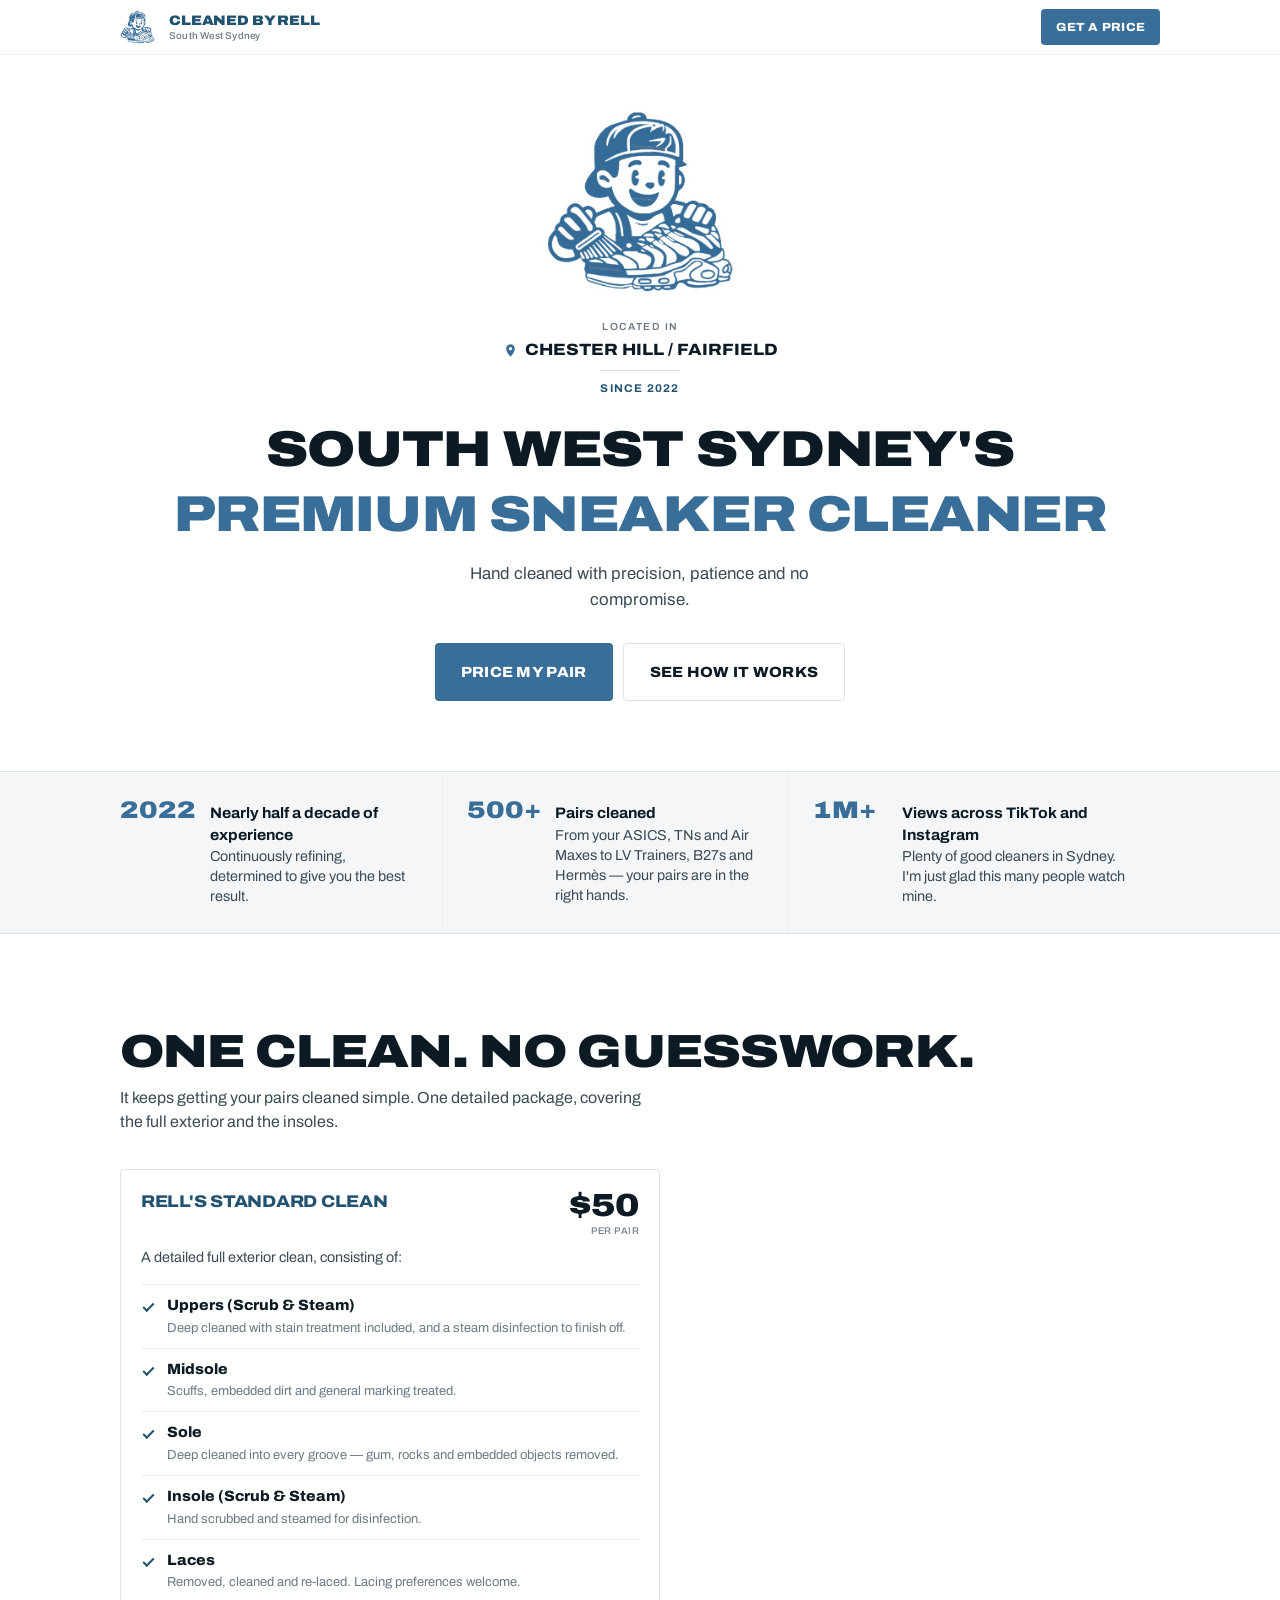
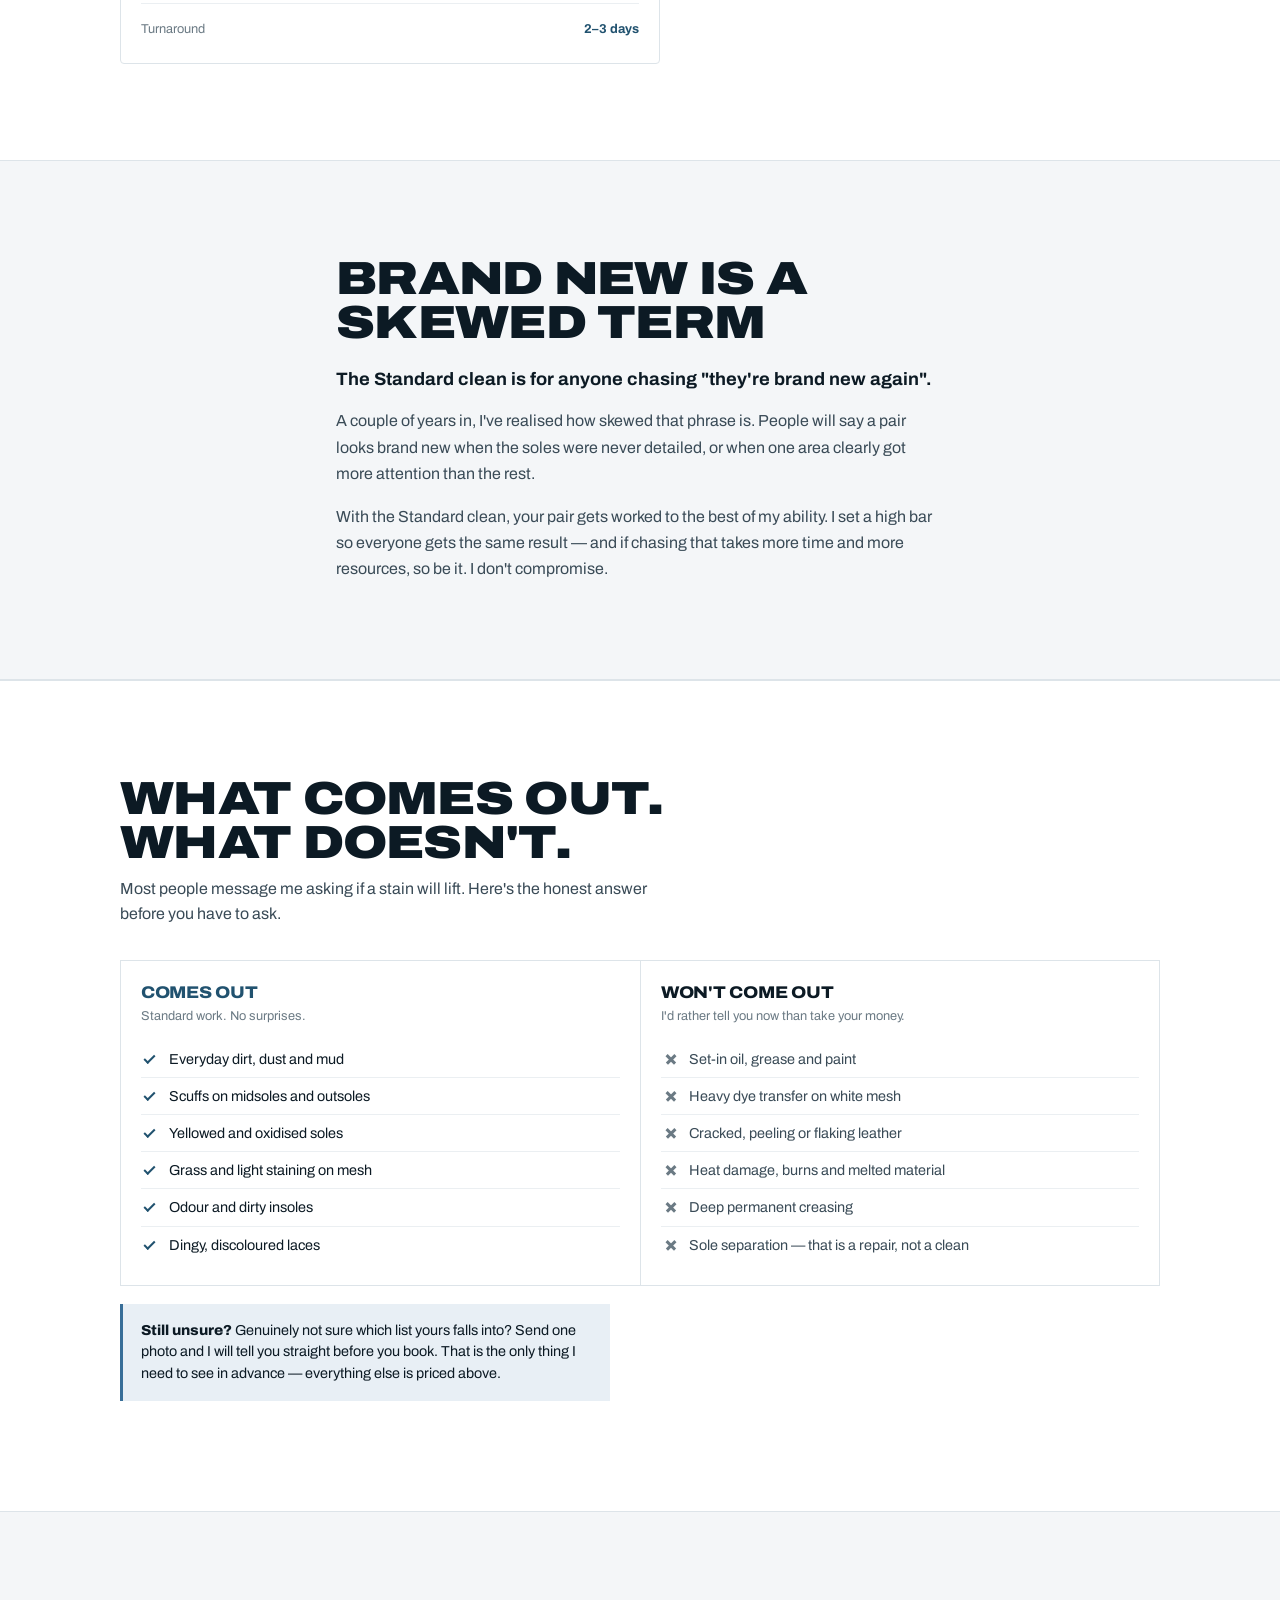
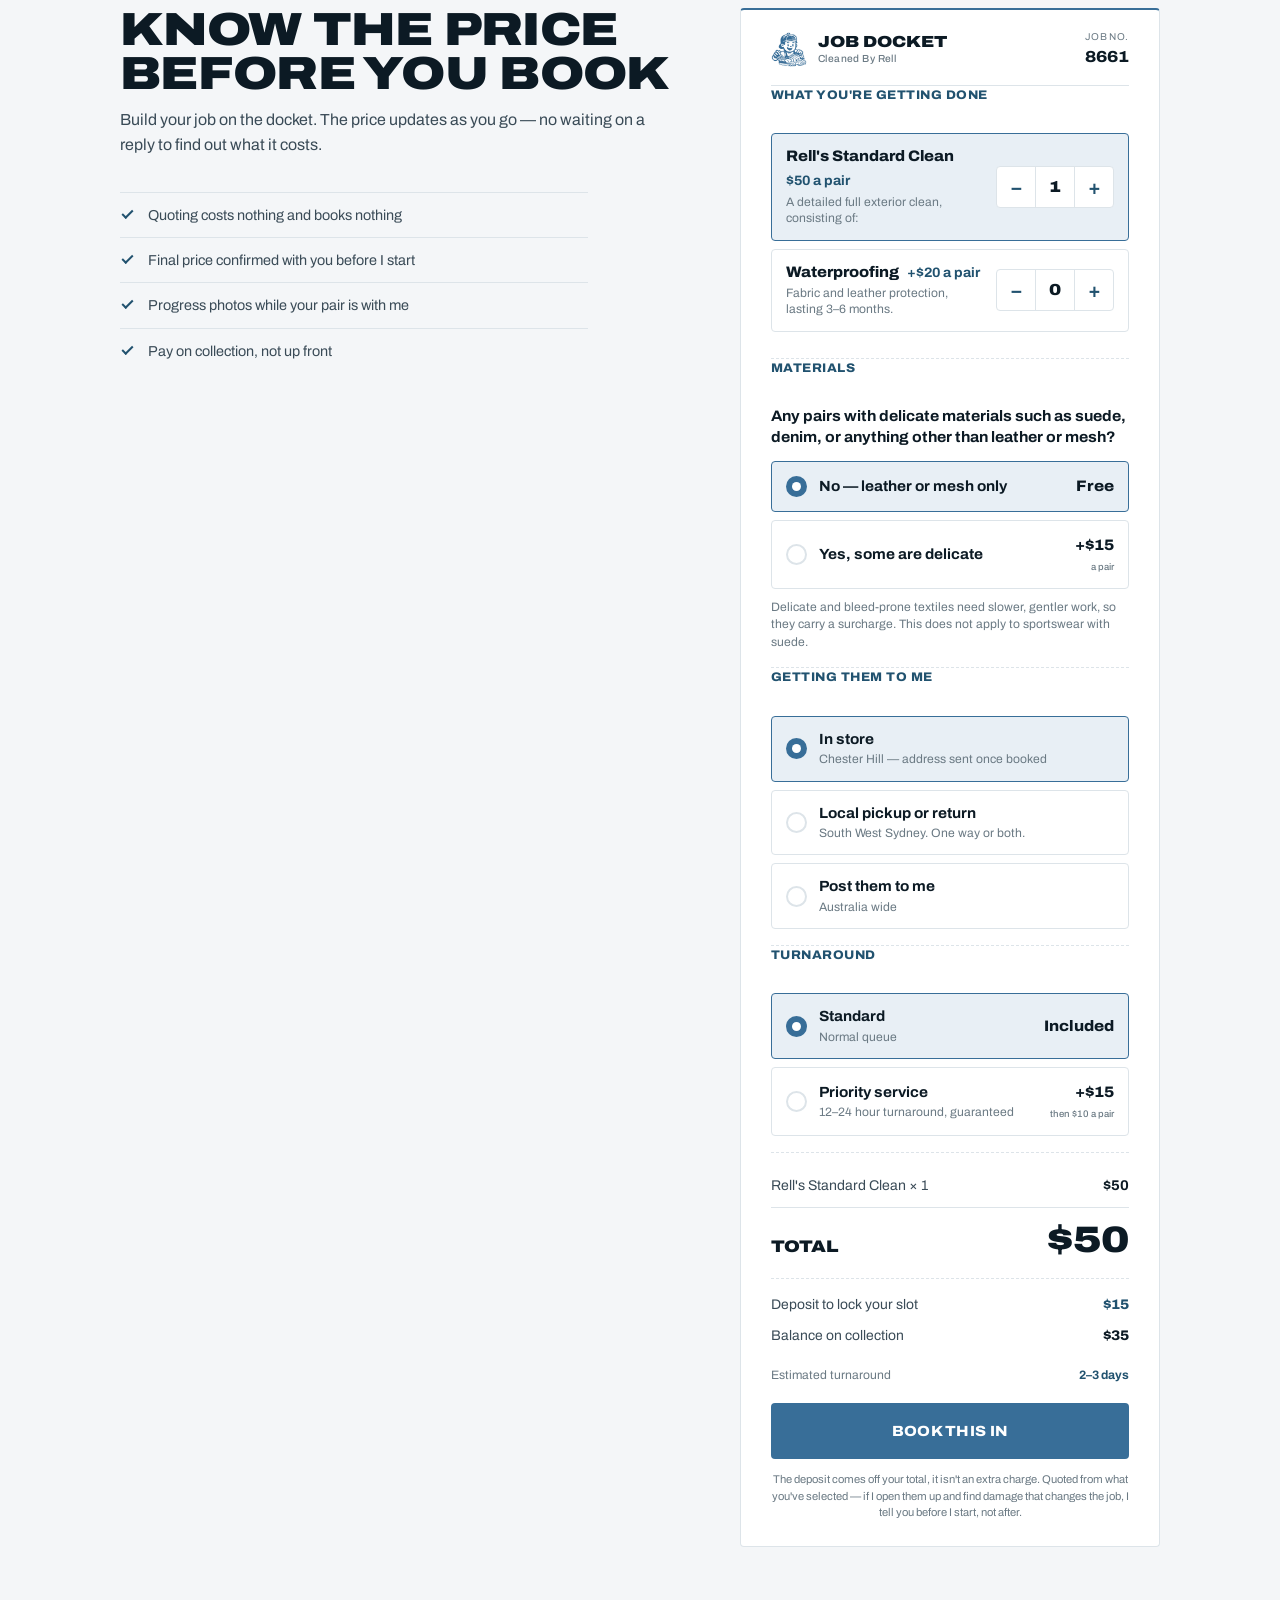
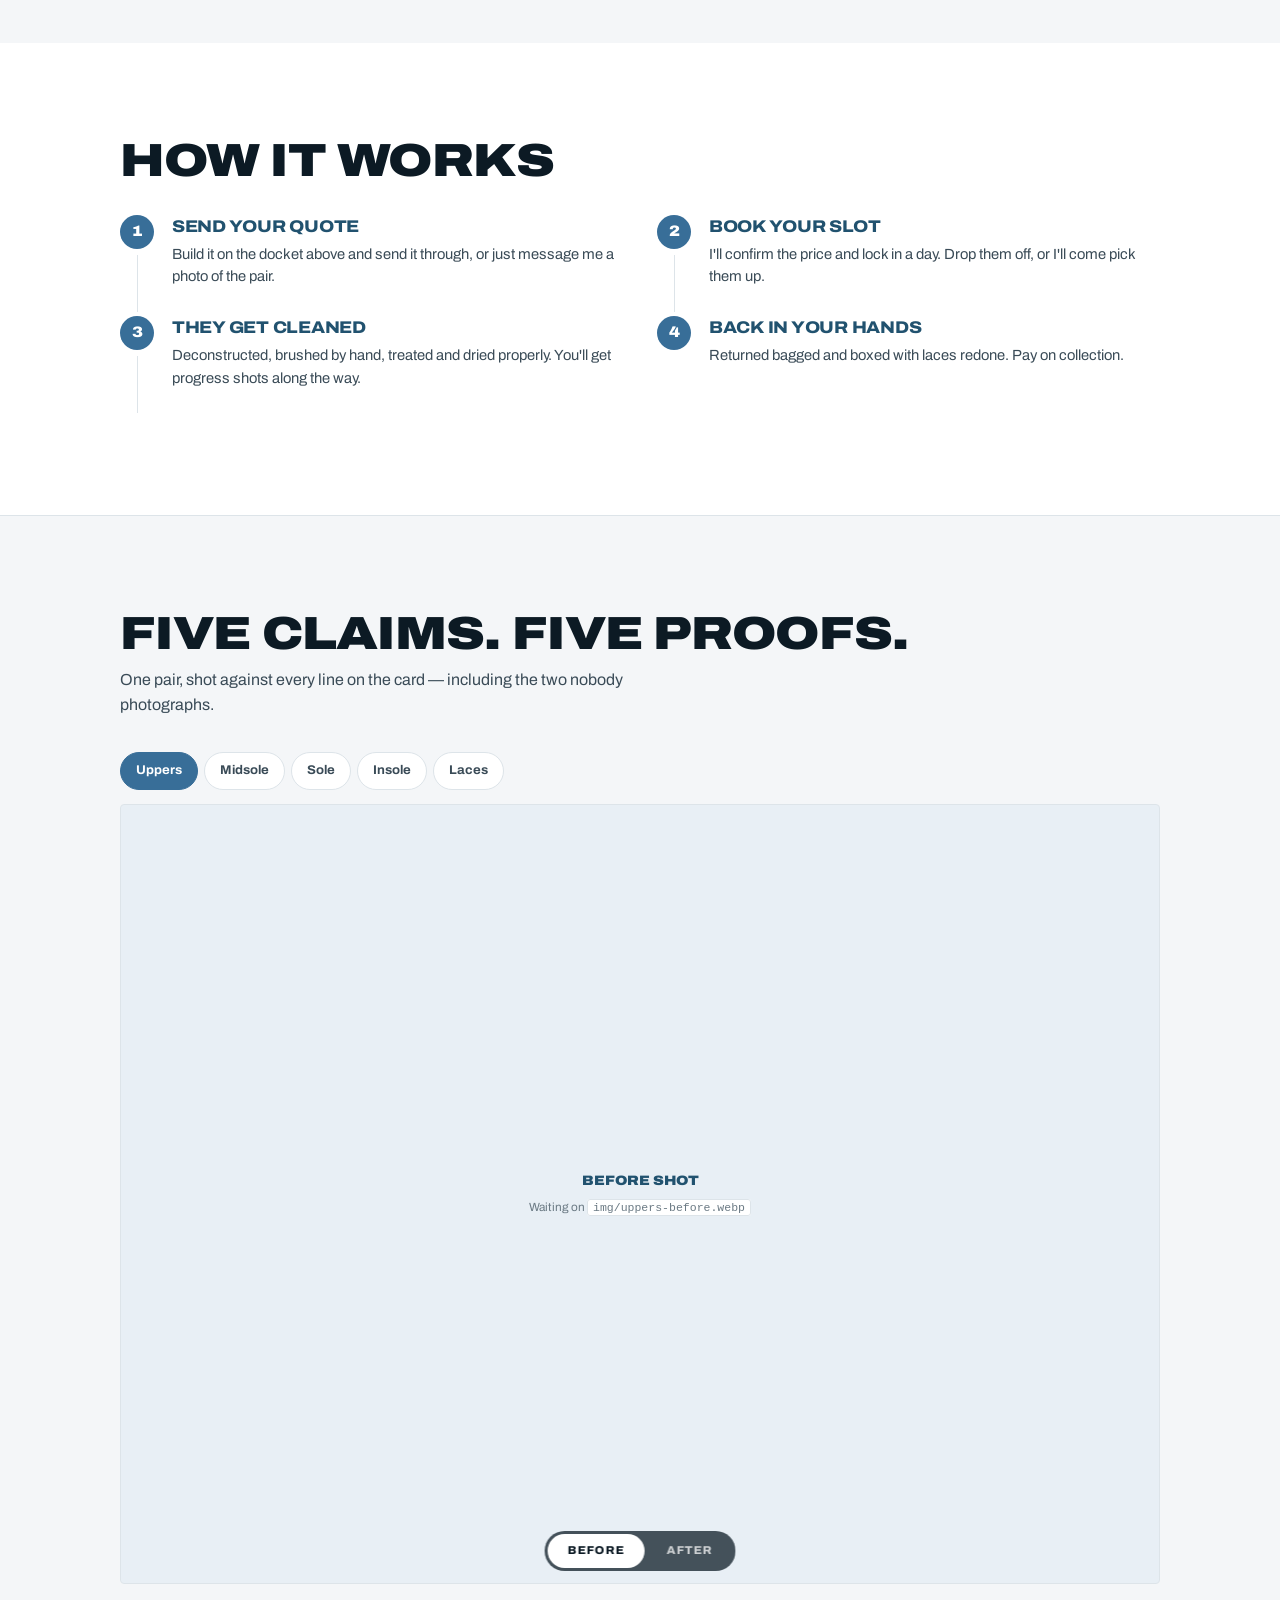
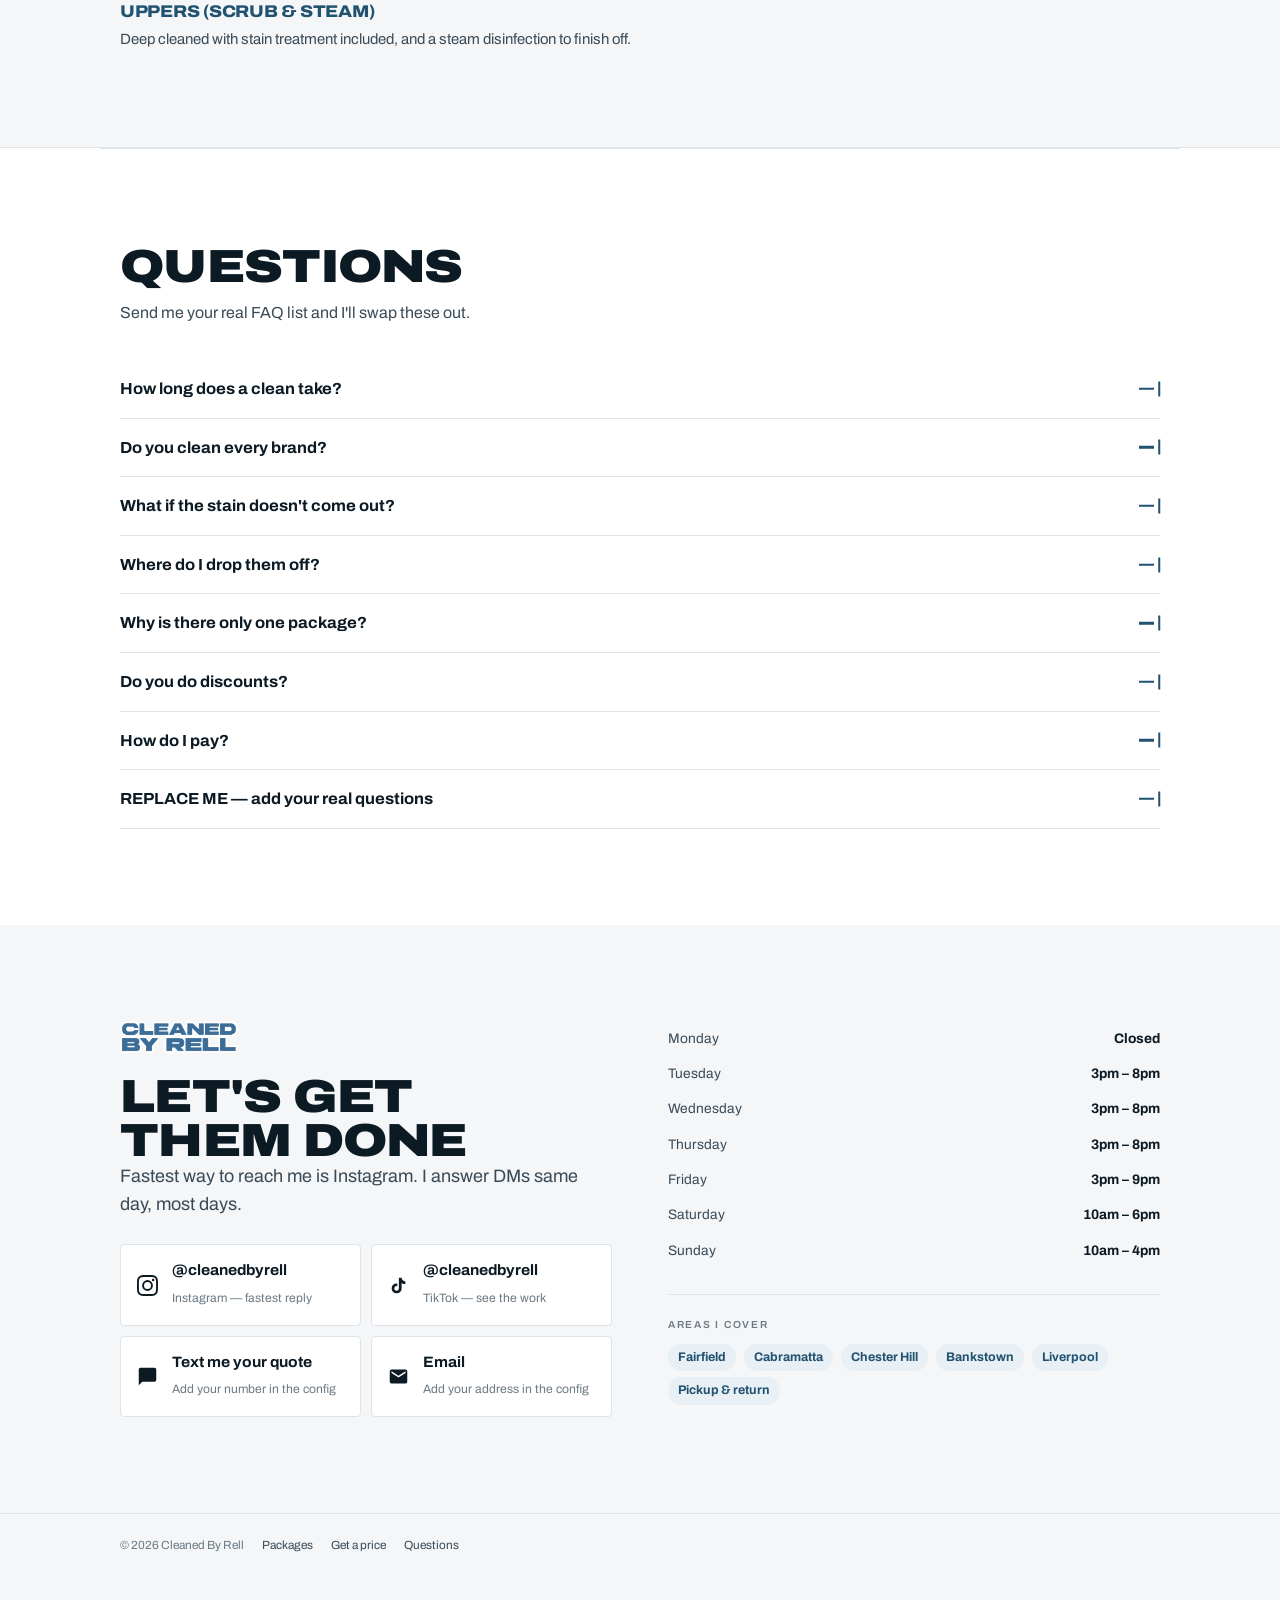
==== index.html @ bd6022db "Uploaded Images for Slider" ====
<!DOCTYPE html>
<html lang="en-AU">
<head>
<meta charset="utf-8">
<meta name="viewport" content="width=device-width, initial-scale=1, viewport-fit=cover">
<title>Cleaned By Rell — Sneaker cleaning in South West Sydney</title>
<meta name="description" content="Sneaker cleaning and restoration in South West Sydney. Pickup and dropoff available. Get an instant price before you book.">
<meta name="theme-color" content="#386E98">
<meta name="color-scheme" content="light">
<meta property="og:title" content="Cleaned By Rell">
<meta property="og:description" content="Sneaker cleaning and restoration in South West Sydney. Get an instant price.">
<meta property="og:type" content="website">
<link rel="preconnect" href="https://fonts.googleapis.com">
<link rel="preconnect" href="https://fonts.gstatic.com" crossorigin>
<link href="https://fonts.googleapis.com/css2?family=Archivo:wdth,wght@62..125,100..900&display=swap" rel="stylesheet">
<style>
/* ============================================================
   CLEANED BY RELL — design tokens
   ============================================================ */
:root{
  /* This page is designed light. Without this, a phone in dark mode lets
     Chrome's Auto Dark Theme re-colour everything and the logo's white
     fills invert with it. "only light" is the opt-out. */
  color-scheme: only light;

  /* Surfaces — cool off-whites, never cream. The logo is drawn with white
     fills, so it needs a light substrate to sit on correctly. */
  --base:#FFFFFF;      /* page */
  --paper:#F4F6F8;     /* alternating sections */
  --docket:#FFFFFF;    /* raised: the docket, option rows, steppers */

  /* Text */
  --ink:#0C1A24;       /* primary */
  --ink-70:#3A4B57;    /* secondary */
  --ink-45:#6B7A84;    /* captions */

  /* Brand blue. On light it carries both fills and text, so --blue-lift and
     --blue-hi collapse onto the deeper tone rather than a pale one. */
  --blue:#386E98;
  --blue-lift:#21526F; /* blue text, icons, headings */
  --blue-hi:#21526F;   /* button hover — darkens on light */
  --blue-deep:#21526F;
  --blue-wash:#E8EFF5; /* selected / tinted panel */

  --line:#DDE4E9;
  --line-soft:#EBEFF2;

  --shell:1080px;
  --pad:20px;

  --f-display:'Archivo',system-ui,sans-serif;
  --r:4px;

  --mascot:url("[data-uri]");
  --wordmark:url("[data-uri]");
}
.mark{
  background:var(--mascot) center/contain no-repeat;
  aspect-ratio:463/447;
}

*,*::before,*::after{box-sizing:border-box}
html{-webkit-text-size-adjust:100%;background:#FFFFFF;color-scheme:only light}
body{
  margin:0;
  background:var(--base);
  color:var(--ink);
  font-family:var(--f-display);
  font-variation-settings:'wdth' 100,'wght' 400;
  font-size:17px;
  line-height:1.55;
  -webkit-font-smoothing:antialiased;
  overflow-x:hidden;
}
img{max-width:100%;display:block;height:auto}
button{font:inherit;color:inherit}

/* Display type — wide + heavy, echoing the wordmark */
h1,h2,h3,.wide{
  font-variation-settings:'wdth' 118,'wght' 900;
  letter-spacing:-0.015em;
  line-height:0.95;
  margin:0;
  text-transform:uppercase;
}
h1{font-size:clamp(2.15rem,10.4vw,4.3rem)}
h2{font-size:clamp(1.85rem,8vw,2.9rem)}
h3{font-size:1.06rem;font-variation-settings:'wdth' 112,'wght' 800;line-height:1.15}
p{margin:0 0 1em;max-width:34em}
.lede{font-size:1.06rem;color:var(--ink-70);line-height:1.6}

.num{font-variant-numeric:tabular-nums;font-feature-settings:'tnum' 1}

.shell{width:100%;max-width:var(--shell);margin:0 auto;padding-inline:var(--pad)}
section{padding-block:clamp(52px,11vw,96px)}

.sr{position:absolute;width:1px;height:1px;overflow:hidden;clip:rect(0 0 0 0);white-space:nowrap}

:focus-visible{outline:3px solid var(--blue);outline-offset:3px;border-radius:2px}

/* ============================================================
   Header
   ============================================================ */
.hdr{
  position:sticky;top:0;z-index:60;
  background:rgba(255,255,255,.9);
  backdrop-filter:saturate(1.6) blur(12px);
  border-bottom:1px solid var(--line-soft);
}
.hdr-in{
  max-width:var(--shell);margin:0 auto;padding:9px var(--pad);
  display:flex;align-items:center;gap:14px;
}
.hdr-mark{height:34px;width:35px;flex:none}
.hdr-name{
  font-variation-settings:'wdth' 112,'wght' 900;
  text-transform:uppercase;font-size:.86rem;letter-spacing:-.01em;
  line-height:1;color:var(--blue-deep);
}
.hdr-name span{display:block;color:var(--ink-45);font-variation-settings:'wdth' 100,'wght' 500;
  font-size:.62rem;letter-spacing:.02em;text-transform:none;margin-top:3px}
.hdr-cta{margin-left:auto}

/* Buttons */
.btn{
  display:inline-flex;align-items:center;justify-content:center;gap:8px;
  background:var(--blue);color:#fff;border:0;
  padding:14px 22px;border-radius:var(--r);
  font-variation-settings:'wdth' 108,'wght' 800;
  text-transform:uppercase;font-size:.82rem;letter-spacing:.02em;
  text-decoration:none;cursor:pointer;
  transition:background .15s ease,transform .1s ease;
}
.btn:hover{background:var(--blue-hi)}
.btn:active{transform:translateY(1px)}
.btn--sm{padding:9px 15px;font-size:.74rem}
.btn--ghost{
  background:transparent;color:var(--ink);
  border:1px solid var(--line);box-shadow:none;
}
.btn--ghost:hover{background:var(--docket);border-color:var(--blue)}
.btn--block{width:100%}
.btn--lg{padding:17px 26px;font-size:.92rem}

/* ============================================================
   Hero
   ============================================================ */
.hero{padding-top:clamp(26px,7vw,52px);padding-bottom:clamp(38px,9vw,70px)}
.hero-mascot{width:min(46vw,196px);margin:0 auto clamp(14px,3.5vw,22px)}
/* meta strip: where he is + how long he's been at it */
.hero-meta{
  display:flex;flex-direction:column;align-items:center;
  gap:7px;margin:0 0 clamp(20px,4.5vw,28px);
}
.hero-meta-k{
  font-size:.64rem;letter-spacing:.17em;text-transform:uppercase;
  color:var(--ink-45);font-variation-settings:'wdth' 100,'wght' 600;
}
.hero-loc{
  display:flex;align-items:center;gap:7px;
  font-variation-settings:'wdth' 112,'wght' 800;
  text-transform:uppercase;font-size:1.02rem;line-height:1.1;text-align:center;
}
.hero-loc svg{width:15px;height:15px;fill:var(--blue);flex:none}
.hero-exp{
  margin-top:4px;padding-top:9px;border-top:1px solid var(--line);
  font-size:.7rem;letter-spacing:.11em;text-transform:uppercase;
  color:var(--blue-deep);font-variation-settings:'wdth' 104,'wght' 700;
}
.hero h1{text-align:center;text-wrap:balance}
/* longer headline than the old one, so it needs to sit smaller to keep the
   primary CTA above the fold on a phone */
.hero h1{font-size:clamp(1.72rem,7.7vw,3.15rem)}
.hero h1 em{margin-top:.34em}
.hero h1 em{font-style:normal;display:block;color:var(--blue)}
.hero-sub{
  max-width:23em;margin:clamp(16px,4vw,22px) auto 0;
  text-align:center;color:var(--ink-70);font-size:1.05rem;line-height:1.55;
}
.hero-actions{
  display:flex;flex-direction:column;gap:10px;
  max-width:340px;margin:clamp(22px,5vw,30px) auto 0;
}
.hero-where{
  display:flex;flex-wrap:wrap;justify-content:center;gap:6px 8px;
  margin-top:clamp(22px,5vw,30px);
  font-size:.78rem;color:var(--ink-45);
}
.hero-where b{
  font-variation-settings:'wdth' 100,'wght' 700;color:var(--blue-deep);
  background:var(--blue-wash);padding:4px 10px;border-radius:100px;
}

/* Facts strip */
.facts{
  border-block:1px solid var(--line);
  background:var(--paper);
}
.facts-in{
  max-width:var(--shell);margin:0 auto;padding-inline:var(--pad);
  display:grid;grid-template-columns:1fr;
}
.fact{padding:18px 0;border-bottom:1px solid var(--line-soft);display:flex;gap:14px;align-items:baseline}
.fact:last-child{border-bottom:0}
.fact-k{
  font-variation-settings:'wdth' 118,'wght' 900;font-size:1.5rem;line-height:1;
  color:var(--blue);flex:none;min-width:3.1em;
}
.fact-v{font-size:.9rem;color:var(--ink-70);line-height:1.4}
.fact-v b{display:block;color:var(--ink);font-variation-settings:'wdth' 104,'wght' 700;font-size:.95rem}

/* ============================================================
   Section heading
   ============================================================ */
.sec-head{margin-bottom:clamp(22px,5vw,34px)}
.sec-head p{margin-top:12px;color:var(--ink-70);font-size:1rem}

/* ============================================================
   Packages
   ============================================================ */
.tiers{display:grid;gap:14px}
.tier{
  background:var(--docket);border:1px solid var(--line);border-radius:var(--r);
  padding:22px 20px 24px;position:relative;
}
.tier--hero{border-color:var(--blue);padding-top:40px}
.tier-tag{
  position:absolute;top:-1px;left:16px;
  background:var(--blue);color:#fff;
  font-size:.62rem;letter-spacing:.06em;text-transform:uppercase;
  font-variation-settings:'wdth' 104,'wght' 800;
  padding:5px 10px;border-radius:0 0 var(--r) var(--r);
}
.tier-top{display:flex;align-items:flex-start;justify-content:space-between;gap:16px}
.tier h3{color:var(--blue-deep)}
.tier-price{
  font-variation-settings:'wdth' 116,'wght' 900;font-size:2rem;line-height:.9;
  text-align:right;flex:none;
}
.tier-price small{
  display:block;font-size:.6rem;font-variation-settings:'wdth' 100,'wght' 500;
  color:var(--ink-45);text-transform:uppercase;letter-spacing:.05em;margin-top:6px;
}
.tier-for{margin:10px 0 16px;font-size:.9rem;color:var(--ink-70);max-width:none}
.tier-base{
  margin:0 0 2px;padding:10px 0 0;border-top:1px solid var(--line-soft);
  font-variation-settings:'wdth' 104,'wght' 700;font-size:.85rem;color:var(--blue-deep);
}
.tier ul{list-style:none;margin:0;padding:0;border-top:1px solid var(--line-soft)}
.tier-base + ul{border-top:0}
.tier li{
  padding:11px 0 11px 26px;border-bottom:1px solid var(--line-soft);
  font-size:.9rem;position:relative;line-height:1.4;
}
.tier li b{
  display:block;font-variation-settings:'wdth' 104,'wght' 800;
  font-size:.93rem;line-height:1.25;
}
.tier li span{
  display:block;font-size:.81rem;color:var(--ink-45);
  margin-top:4px;line-height:1.4;
}
.tier li::before{
  content:"";position:absolute;left:2px;top:18px;
  width:11px;height:6px;border-left:2px solid var(--blue-lift);border-bottom:2px solid var(--blue-lift);
  transform:rotate(-45deg);
}
.tier-best{margin-top:16px;padding-top:14px;border-top:1px solid var(--line-soft)}
.tier-best-k{
  font-size:.64rem;text-transform:uppercase;letter-spacing:.1em;color:var(--ink-45);
  font-variation-settings:'wdth' 100,'wght' 700;margin-bottom:9px;
}
.tier-best ul{border-top:0}
.tier-best li{padding:5px 0 5px 15px;border-bottom:0;font-size:.85rem;color:var(--ink-70)}
.tier-best li::before{
  content:"";position:absolute;left:0;top:14px;
  width:7px;height:1.5px;background:var(--ink-45);
  border:0;transform:none;border-radius:0;
}
.creed{background:var(--paper);border-block:1px solid var(--line)}
.creed-in{max-width:36em}
.creed h2{margin-bottom:20px}
.creed .lead{
  font-size:1.12rem;line-height:1.5;color:var(--ink);
  font-variation-settings:'wdth' 102,'wght' 700;margin-bottom:16px;max-width:none;
}
.creed p{font-size:1rem;line-height:1.65;color:var(--ink-70);max-width:none}
.creed p:last-child{margin-bottom:0}
.tier-time{
  margin-top:16px;font-size:.8rem;color:var(--ink-45);
  display:flex;justify-content:space-between;gap:10px;
}
.tier-time b{color:var(--blue-deep);font-variation-settings:'wdth' 100,'wght' 700}

/* ============================================================
   Scope — what comes out, what doesn't
   ============================================================ */
.scope{background:var(--base);border-block:1px solid var(--line)}
.scope-cols{display:grid;gap:0;border:1px solid var(--line);background:var(--docket)}
.scope-col{padding:22px 20px}
.scope-col + .scope-col{border-top:1px solid var(--line)}
.scope-col h3{margin-bottom:4px}
.scope-col--yes h3{color:var(--blue-deep)}
.scope-col--no h3{color:var(--ink)}
.scope-sub{font-size:.8rem;color:var(--ink-45);margin:0 0 14px}
.scope-col ul{list-style:none;margin:0;padding:0}
.scope-col li{position:relative;padding:8px 0 8px 28px;font-size:.9rem;line-height:1.4}
.scope-col li + li{border-top:1px solid var(--line-soft)}
.scope-col--yes li::before{
  content:"";position:absolute;left:3px;top:14px;
  width:11px;height:6px;border-left:2px solid var(--blue-lift);border-bottom:2px solid var(--blue-lift);
  transform:rotate(-45deg);
}
.scope-col--no li{color:var(--ink-70)}
.scope-col--no li::before,.scope-col--no li::after{
  content:"";position:absolute;left:4px;top:17px;width:12px;height:2.5px;
  background:var(--ink-45);
}
.scope-col--no li::before{transform:rotate(45deg)}
.scope-col--no li::after{transform:rotate(-45deg)}
.scope-out{
  margin-top:18px;padding:16px 18px;background:var(--blue-wash);
  border-left:3px solid var(--blue);font-size:.9rem;line-height:1.5;
}
.scope-out b{font-variation-settings:'wdth' 104,'wght' 800}
.scope-out a{color:var(--blue-deep);font-variation-settings:'wght' 700}

/* ============================================================
   THE DOCKET — quote calculator
   ============================================================ */
.quote{background:var(--paper)}
.quote .sec-head p{color:var(--ink-70)}
.quote-grid{display:grid;gap:0}
.assure{list-style:none;margin:0;padding:0;display:none}
.assure li{
  padding:11px 0 11px 28px;position:relative;font-size:.9rem;color:var(--ink-70);
  border-top:1px solid var(--line);
}
.assure li::before{
  content:"";position:absolute;left:2px;top:17px;
  width:11px;height:6px;border-left:2px solid var(--blue-lift);border-bottom:2px solid var(--blue-lift);
  transform:rotate(-45deg);
}

.docket{
  background:var(--docket);color:var(--ink);
  position:relative;border:1px solid var(--line);
  border-top:2px solid var(--blue);border-radius:var(--r);
  padding:0 clamp(16px,4.5vw,26px) 0;
}

.dk-head{
  display:flex;align-items:center;gap:11px;
  padding:20px 0 16px;border-bottom:1px solid var(--line);
}
.dk-mark{width:36px;flex:none}
.dk-title{
  font-variation-settings:'wdth' 118,'wght' 900;text-transform:uppercase;
  font-size:1rem;line-height:1;
}
.dk-title span{
  display:block;font-variation-settings:'wdth' 100,'wght' 500;
  font-size:.64rem;color:var(--ink-45);letter-spacing:.04em;margin-top:4px;text-transform:none;
}
.dk-no{
  margin-left:auto;text-align:right;font-size:.62rem;color:var(--ink-45);
  text-transform:uppercase;letter-spacing:.05em;line-height:1.5;
}
.dk-no b{
  display:block;font-size:1rem;color:var(--ink);
  font-variation-settings:'wdth' 112,'wght' 800;letter-spacing:0;
}

fieldset{border:0;margin:0;padding:16px 0;border-bottom:1px dashed var(--line)}
legend{
  padding:0;font-variation-settings:'wdth' 106,'wght' 800;
  font-size:.78rem;text-transform:uppercase;letter-spacing:.04em;color:var(--blue-deep);
  margin-bottom:12px;
}
.hint{font-size:.76rem;color:var(--ink-45);margin:10px 0 0;line-height:1.45}

/* selectable rows */
.opts{display:grid;gap:8px}
.opt{
  display:flex;align-items:center;gap:12px;
  border:1px solid var(--line);border-radius:var(--r);
  padding:13px 14px;cursor:pointer;background:var(--docket);
  transition:border-color .12s ease,background .12s ease;
}
.opt:hover{border-color:var(--blue-lift)}
.opt input{position:absolute;opacity:0;pointer-events:none}
.tick{
  width:21px;height:21px;flex:none;border:2px solid var(--line);
  border-radius:50%;position:relative;transition:all .12s ease;
}
.opt--check .tick{border-radius:var(--r)}
.tick::after{
  content:"";position:absolute;inset:0;margin:auto;
  width:9px;height:9px;border-radius:50%;background:#fff;
  transform:scale(0);transition:transform .13s ease;
}
.opt--check .tick::after{
  width:10px;height:5px;border-radius:0;background:none;
  border-left:2.5px solid #fff;border-bottom:2.5px solid #fff;
  transform:rotate(-45deg) scale(0);margin-top:-2px;
}
.opt-body{flex:1;min-width:0;display:block}
.opt-name{display:block;font-variation-settings:'wdth' 104,'wght' 700;font-size:.92rem;line-height:1.25}
.opt-desc{display:block;font-size:.76rem;color:var(--ink-45);margin-top:3px;line-height:1.35}
.opt-price{
  flex:none;font-variation-settings:'wdth' 108,'wght' 800;font-size:.95rem;
  text-align:right;color:var(--ink);
}
.opt-price small{display:block;font-size:.6rem;color:var(--ink-45);
  font-variation-settings:'wdth' 100,'wght' 500;margin-top:2px}
.opt:has(input:checked){border-color:var(--blue);background:var(--blue-wash)}
.opt:has(input:checked) .tick{border-color:var(--blue);background:var(--blue)}
.opt:has(input:checked) .tick::after{transform:scale(1)}
.opt--check:has(input:checked) .tick::after{transform:rotate(-45deg) scale(1)}
.opt:has(input:focus-visible){outline:3px solid var(--blue);outline-offset:2px}

/* stepper */
.step{
  display:flex;align-items:center;gap:0;
  border:1px solid var(--line);border-radius:var(--r);
  overflow:hidden;background:var(--docket);width:100%;max-width:230px;
}
.step button{
  width:52px;height:52px;flex:none;border:0;background:transparent;
  font-size:1.5rem;line-height:1;cursor:pointer;color:var(--blue-deep);
  font-variation-settings:'wght' 700;
  transition:background .12s ease;
}
.step button:hover:not(:disabled){background:var(--blue-wash)}
.step button:disabled{color:var(--line);cursor:not-allowed}
.step output{
  flex:1;text-align:center;
  font-variation-settings:'wdth' 116,'wght' 900;font-size:1.35rem;
  border-inline:1px solid var(--line);line-height:52px;
}

/* quantity rows — one per clean, no per-pair configuring */
.qty{
  display:flex;align-items:center;gap:12px;
  border:1px solid var(--line);border-radius:var(--r);
  padding:13px 14px;background:var(--docket);margin-bottom:8px;
  transition:border-color .12s ease,background .12s ease;
}
.qty--on{border-color:var(--blue);background:var(--blue-wash)}
.qty[hidden]{display:none}
.qty-body{flex:1;min-width:0}
.qty-name{
  font-variation-settings:'wdth' 106,'wght' 800;font-size:.95rem;line-height:1.2;
  display:flex;align-items:baseline;gap:8px;flex-wrap:wrap;
}
.qty-price{
  font-variation-settings:'wdth' 104,'wght' 700;font-size:.85rem;color:var(--blue-deep);
}
.qty-desc{font-size:.76rem;color:var(--ink-45);margin-top:4px;line-height:1.35}
.step--sm{max-width:118px;flex:none}
.step--sm button{width:38px;height:40px;font-size:1.25rem}
.step--sm output{font-size:1rem;line-height:40px}
.addr{
  width:100%;font:inherit;color:var(--ink);
  background:var(--docket);border:1px solid var(--line);border-radius:var(--r);
  padding:13px 14px;font-size:1rem;
}
.addr::placeholder{color:var(--ink-45)}
.addr:focus{outline:3px solid var(--blue);outline-offset:2px;border-color:var(--blue)}
.addr--ok{border-color:var(--blue);background:var(--blue-wash)}
.dist{
  margin:10px 0 0;font-size:.82rem;color:var(--ink-70);
  display:flex;justify-content:space-between;gap:12px;align-items:baseline;
}
.dist b{font-variation-settings:'wdth' 106,'wght' 800;color:var(--ink);flex:none}
.dist[hidden]{display:none}
.q{
  font-variation-settings:'wdth' 104,'wght' 700;font-size:.95rem;
  line-height:1.4;margin:0 0 12px;color:var(--ink);
}
.sur + .sur{margin-top:20px;padding-top:20px;border-top:1px dashed var(--line)}
.sur-count{margin-top:10px}
.sur-count[hidden]{display:none}
.tally[hidden]{display:none}
.tally{
  margin-top:14px;padding-top:12px;border-top:1px dashed var(--line);
  font-size:.84rem;color:var(--ink-70);
  display:flex;justify-content:space-between;gap:12px;
}
.tally b{font-variation-settings:'wdth' 106,'wght' 800;color:var(--ink)}
.warn{
  margin-top:12px;padding:12px 14px;border-left:3px solid var(--blue);
  background:var(--blue-wash);font-size:.82rem;line-height:1.45;
}
.warn[hidden]{display:none}

/* running totals *//* running totals */
.dk-lines{padding:16px 0 4px;border-bottom:1px solid var(--line)}
.ln{
  display:flex;justify-content:space-between;gap:16px;align-items:baseline;
  padding:6px 0;font-size:.88rem;
}
.ln--sub{padding:2px 0 2px 14px;font-size:.8rem}
.ln--sub .ln-lbl{color:var(--ink-45)}
.ln--sub .ln-val{font-variation-settings:'wdth' 100,'wght' 600;color:var(--ink-45)}
.ln-lbl{color:var(--ink-70);min-width:0}
.ln-val{font-variation-settings:'wdth' 104,'wght' 700;flex:none}
.ln--off .ln-lbl,.ln--off .ln-val{color:var(--blue-lift)}
.ln-new{animation:stamp .28s cubic-bezier(.2,1.5,.4,1) both}
@keyframes stamp{from{opacity:0;transform:translateY(-5px) scale(.97)}to{opacity:1;transform:none}}

.dk-total{padding:16px 0 6px;display:flex;justify-content:space-between;align-items:baseline;gap:16px}
.dk-total-lbl{font-variation-settings:'wdth' 116,'wght' 900;text-transform:uppercase;font-size:1.05rem}
.dk-total-val{font-variation-settings:'wdth' 118,'wght' 900;font-size:2.3rem;line-height:.9}
.dk-pay{border-top:1px dashed var(--line);margin-top:12px;padding-top:10px}
.pay{display:flex;justify-content:space-between;gap:14px;align-items:baseline;padding:5px 0;font-size:.87rem}
.pay span{color:var(--ink-70)}
.pay b{font-variation-settings:'wdth' 106,'wght' 800;flex:none}
.pay--now b{color:var(--blue-deep)}
.dk-eta{
  display:flex;justify-content:space-between;gap:12px;
  font-size:.76rem;color:var(--ink-45);padding:14px 0 18px;
}
.dk-eta b{color:var(--blue-deep);font-variation-settings:'wdth' 100,'wght' 700}
.dk-foot{padding:0 0 26px}
.dk-foot .btn{width:100%}
.dk-note{font-size:.7rem;color:var(--ink-45);margin:12px 0 0;text-align:center;line-height:1.45;max-width:none}

/* sticky mobile total */
.stick{
  position:fixed;left:0;right:0;bottom:0;z-index:70;
  background:var(--docket);color:var(--ink);
  padding:11px var(--pad) calc(11px + env(safe-area-inset-bottom));
  display:flex;align-items:center;gap:14px;
  transform:translateY(105%);transition:transform .24s ease;
  border-top:2px solid var(--blue);
}
.stick.on{transform:none}
.stick-lbl{font-size:.64rem;color:var(--ink-45);text-transform:uppercase;letter-spacing:.05em;line-height:1.3}
.stick-val{font-variation-settings:'wdth' 116,'wght' 900;font-size:1.5rem;line-height:1}
.stick .btn{margin-left:auto;flex:none}

/* ============================================================
   How it works
   ============================================================ */
.flow{list-style:none;margin:0;padding:0;counter-reset:s}
.flow li{
  counter-increment:s;position:relative;
  padding:0 0 26px 52px;
}
.flow li::before{
  content:counter(s);position:absolute;left:0;top:-2px;
  width:34px;height:34px;border-radius:50%;
  background:var(--blue);color:#fff;
  display:grid;place-items:center;
  font-variation-settings:'wdth' 110,'wght' 900;font-size:.95rem;
}
.flow li::after{
  content:"";position:absolute;left:16.5px;top:38px;bottom:6px;
  width:1.5px;background:var(--line);
}
.flow li:last-child{padding-bottom:0}
.flow li:last-child::after{display:none}
.flow h3{color:var(--blue-deep);margin-bottom:6px}
.flow p{font-size:.92rem;color:var(--ink-70);margin:0}

/* ============================================================
   Five point proof
   ============================================================ */
.proof{background:var(--paper);border-block:1px solid var(--line)}
.proof-tabs{display:flex;flex-wrap:wrap;gap:6px;margin-bottom:14px}
.proof-tab{
  border:1px solid var(--line);background:var(--base);border-radius:100px;
  padding:8px 15px;font-size:.79rem;cursor:pointer;color:var(--ink-70);
  font-variation-settings:'wdth' 104,'wght' 700;
  transition:background .13s ease,border-color .13s ease,color .13s ease;
}
.proof-tab:hover{border-color:var(--blue)}
.proof-tab[aria-selected="true"]{background:var(--blue);border-color:var(--blue);color:#fff}
.proof-frame{
  position:relative;aspect-ratio:4/3;overflow:hidden;
  border:1px solid var(--line);border-radius:var(--r);background:var(--blue-wash);
}
.proof-img{
  position:absolute;inset:0;width:100%;height:100%;object-fit:cover;
  opacity:0;transition:opacity .24s ease;
}
.proof-img.on{opacity:1}
.proof-empty[hidden]{display:none}
.proof-empty{
  position:absolute;inset:0;display:grid;place-content:center;gap:7px;
  text-align:center;padding:26px;color:var(--blue-deep);
}
.proof-empty b{font-variation-settings:'wdth' 112,'wght' 900;text-transform:uppercase;font-size:.85rem}
.proof-empty span{font-size:.74rem;color:var(--ink-45);max-width:24em}
.proof-empty code{
  font-family:ui-monospace,SFMono-Regular,Menlo,monospace;font-size:.72rem;
  background:var(--base);border:1px solid var(--line);border-radius:3px;padding:1px 5px;
}
.proof-toggle{
  position:absolute;left:50%;bottom:12px;transform:translateX(-50%);
  display:flex;gap:2px;padding:3px;border-radius:100px;
  background:rgba(12,26,36,.74);backdrop-filter:blur(8px);
}
.proof-toggle button{
  border:0;background:transparent;color:rgba(255,255,255,.72);
  padding:8px 20px;border-radius:100px;cursor:pointer;font-size:.71rem;
  text-transform:uppercase;letter-spacing:.07em;
  font-variation-settings:'wdth' 104,'wght' 800;
  transition:background .15s ease,color .15s ease;
}
.proof-toggle button[aria-pressed="true"]{background:#fff;color:var(--ink)}
.proof-cap{margin-top:18px}
.proof-cap h3{color:var(--blue-deep);margin-bottom:7px}
.proof-cap p{font-size:.93rem;color:var(--ink-70);margin:0;max-width:38em}
.proof-pair{
  margin-top:14px;font-size:.75rem;color:var(--ink-45);
  text-transform:uppercase;letter-spacing:.07em;
}
.proof-pair[hidden]{display:none}

/* ============================================================
   FAQ
   ============================================================ */
.faq{border-top:1px solid var(--line)}
.faq details{border-bottom:1px solid var(--line)}
.faq summary{
  list-style:none;cursor:pointer;padding:18px 40px 18px 0;position:relative;
  font-variation-settings:'wdth' 104,'wght' 700;font-size:1rem;line-height:1.35;
}
.faq summary::-webkit-details-marker{display:none}
.faq summary::after,.faq summary::before{
  content:"";position:absolute;right:6px;top:50%;background:var(--blue-lift);
  transition:transform .2s ease;
}
.faq summary::after{width:15px;height:2.5px;transform:translateY(-50%)}
.faq summary::before{width:2.5px;height:15px;transform:translate(6.25px,-50%)}
.faq details[open] summary::before{transform:translate(6.25px,-50%) scaleY(0)}
.faq details[open] summary{color:var(--blue-deep)}
.faq-a{padding:0 0 20px}
.faq-a p{font-size:.93rem;color:var(--ink-70);margin:0 0 .8em}
.faq-a p:last-child{margin-bottom:0}

/* ============================================================
   Book / footer
   ============================================================ */
.book{background:var(--paper);text-align:left}
.book p{color:var(--ink-70)}
.book-mark{
  width:118px;margin-bottom:22px;aspect-ratio:753/203;
  background:var(--wordmark) left center/contain no-repeat;
}
.chans{display:grid;gap:10px;margin-top:26px;max-width:420px}
.chan{
  display:flex;align-items:center;gap:14px;
  background:var(--base);border:1px solid var(--line);
  border-radius:var(--r);padding:14px 16px;text-decoration:none;color:var(--ink);
  transition:background .15s ease,border-color .15s ease;
}
.chan:hover{border-color:var(--blue-lift)}
.chan svg{width:21px;height:21px;flex:none;fill:currentColor}
.chan b{display:block;font-variation-settings:'wdth' 104,'wght' 700;font-size:.94rem}
.chan span{font-size:.76rem;color:var(--ink-45)}
.hours{
  margin-top:30px;padding-top:22px;border-top:1px solid var(--line);
  max-width:420px;
}
.hour{display:flex;justify-content:space-between;padding:7px 0;font-size:.86rem;color:var(--ink-70)}
.hour b{font-variation-settings:'wdth' 100,'wght' 700;color:var(--ink)}

.areas{margin-top:26px;padding-top:22px;border-top:1px solid var(--line)}
.area-list{display:flex;flex-wrap:wrap;gap:6px 8px;margin-top:11px}
.area-list b{
  font-variation-settings:'wdth' 100,'wght' 700;font-size:.78rem;
  color:var(--blue-deep);background:var(--blue-wash);padding:4px 10px;border-radius:100px;
}
.ftr{background:var(--paper);color:var(--ink-45);border-top:1px solid var(--line);
  padding:22px 0 calc(80px + env(safe-area-inset-bottom));font-size:.74rem}
.ftr-in{display:flex;flex-wrap:wrap;gap:6px 18px;align-items:center}
.ftr a{color:var(--ink-70);text-decoration:none}
.ftr a:hover{color:var(--ink);text-decoration:underline}

/* ============================================================
   Desktop
   ============================================================ */
@media (min-width:720px){
  body{font-size:18px}
  .facts-in{grid-template-columns:repeat(3,1fr);gap:0}
  .fact{border-bottom:0;border-right:1px solid var(--line-soft);padding:26px 24px 26px 0;margin-right:24px}
  .fact:last-child{border-right:0;margin-right:0}
  .tiers{grid-template-columns:1fr 1fr;gap:18px}
  .tiers--one{grid-template-columns:minmax(0,540px)}
  .hero-actions{flex-direction:row;justify-content:center;max-width:none}
  .hero-actions .btn{flex:0 1 auto}
  .flow{display:grid;grid-template-columns:1fr 1fr;gap:0 34px}
  .flow li{padding-bottom:30px}
  .chans{grid-template-columns:1fr 1fr;max-width:none}
  .scope-cols{grid-template-columns:1fr 1fr}
  .scope-col + .scope-col{border-top:0;border-left:1px solid var(--line)}
  .hours{max-width:none;columns:2;column-gap:40px}
}
@media (min-width:980px){
  .quote-grid{
    grid-template-columns:minmax(0,1fr) minmax(0,420px);
    gap:56px;align-items:start;
  }
  .quote-copy{position:sticky;top:96px}
  .assure{display:block;margin-top:34px;max-width:26em}
  .docket{padding-inline:30px}
  .stick{display:none}
  .book-grid{display:grid;grid-template-columns:1fr 1fr;gap:56px;align-items:start}
  .hours{margin-top:0;padding-top:0;border-top:0;columns:1}
}

@media (prefers-reduced-motion:reduce){
  *,*::before,*::after{animation-duration:.01ms!important;transition-duration:.01ms!important}
  html{scroll-behavior:auto}
}
html{scroll-behavior:smooth}
[id]{scroll-margin-top:78px}
</style>
</head>
<body>

<header class="hdr">
  <div class="hdr-in">
    <div class="hdr-mark mark" aria-hidden="true"></div>
    <div class="hdr-name">Cleaned By Rell<span>South West Sydney</span></div>
    <a class="btn btn--sm hdr-cta" href="#quote">Get a price</a>
  </div>
</header>

<main>

  <!-- HERO -->
  <section class="hero shell">
    <div class="hero-mascot mark" role="img" aria-label="Cleaned By Rell mascot scrubbing a sneaker"></div>
    <div class="hero-meta">
      <div class="hero-meta-k" id="heroLocLabel"></div>
      <div class="hero-loc">
        <svg viewBox="0 0 24 24" aria-hidden="true"><path d="M12 2a7 7 0 0 0-7 7c0 5.25 7 13 7 13s7-7.75 7-13a7 7 0 0 0-7-7Zm0 9.6A2.6 2.6 0 1 1 12 6.4a2.6 2.6 0 0 1 0 5.2Z"/></svg>
        <span id="heroLoc"></span>
      </div>
      <div class="hero-exp" id="heroExp"></div>
    </div>
    <h1 id="heroHead"></h1>
    <p class="hero-sub" id="heroSub"></p>
    <div class="hero-actions">
      <a class="btn btn--lg" href="#quote">Price my pair</a>
      <a class="btn btn--lg btn--ghost" href="#how">See how it works</a>
    </div>
  </section>

  <!-- FACTS -->
  <div class="facts">
    <div class="facts-in" id="facts"></div>
  </div>

  <!-- PACKAGES -->
  <section class="shell" id="packages">
    <div class="sec-head">
      <h2 id="pkgHead"></h2>
      <p id="pkgSub"></p>
    </div>
    <div class="tiers" id="tiers"></div>
  </section>

  <!-- WHY THE STANDARD EXISTS -->
  <section class="creed" id="creed">
    <div class="shell creed-in">
      <h2 id="creedHead"></h2>
      <div id="creedBody"></div>
    </div>
  </section>

  <!-- SCOPE -->
  <section class="scope" id="scope">
    <div class="shell">
      <div class="sec-head">
        <h2>What comes out.<br>What doesn't.</h2>
        <p>Most people message me asking if a stain will lift. Here's the honest answer before you have to ask.</p>
      </div>
      <div class="scope-cols">
        <div class="scope-col scope-col--yes">
          <h3>Comes out</h3>
          <p class="scope-sub">Standard work. No surprises.</p>
          <ul id="scopeYes"></ul>
        </div>
        <div class="scope-col scope-col--no">
          <h3>Won't come out</h3>
          <p class="scope-sub">I'd rather tell you now than take your money.</p>
          <ul id="scopeNo"></ul>
        </div>
      </div>
      <p class="scope-out" id="scopeOut"></p>
    </div>
  </section>

  <!-- QUOTE DOCKET -->
  <section class="quote" id="quote">
    <div class="shell quote-grid">
      <div class="quote-copy">
        <div class="sec-head">
          <h2>Know the price<br>before you book</h2>
          <p>Build your job on the docket. The price updates as you go — no waiting on a reply to find out what it costs.</p>
        </div>
        <ul class="assure">
          <li>Quoting costs nothing and books nothing</li>
          <li>Final price confirmed with you before I start</li>
          <li>Progress photos while your pair is with me</li>
          <li>Pay on collection, not up front</li>
        </ul>
      </div>

      <form class="docket" id="docket" novalidate>
        <div class="dk-head">
          <div class="dk-mark mark" aria-hidden="true"></div>
          <div class="dk-title">Job docket<span>Cleaned By Rell</span></div>
          <div class="dk-no">Job no.<b class="num" id="jobNo">—</b></div>
        </div>

        <fieldset id="qtyWrap">
          <legend>What you're getting done</legend>
          <div id="qtyList"></div>
          <div id="addQtyList"></div>
          <p class="tally" id="tally"></p>
          <p class="hint" id="bulkHint"></p>
        </fieldset>

        <fieldset id="surWrap">
          <legend>Materials</legend>
          <div id="surList"></div>
        </fieldset>

        <fieldset>
          <legend>Getting them to me</legend>
          <div class="opts" id="modeOpts"></div>

          <div id="localPanel" hidden>
            <p class="pair-sub">Your suburb</p>
            <input class="addr" id="suburbIn" list="suburbList" autocomplete="off"
                   placeholder="Start typing your suburb" aria-describedby="distOut">
            <datalist id="suburbList"></datalist>
            <p class="dist" id="distOut" hidden></p>

            <p class="pair-sub">On the way in</p>
            <div class="opts" id="inOpts"></div>
            <p class="pair-sub">On the way back</p>
            <div class="opts" id="outOpts"></div>
          </div>

          <div id="mailPanel" hidden>
            <div class="opts" id="mailOpts"></div>
            <p class="hint" id="mailNote"></p>
          </div>

          <p class="warn" id="mailWarn" hidden></p>
        </fieldset>

        <fieldset>
          <legend>Turnaround</legend>
          <div class="opts" id="rushOpts"></div>
        </fieldset>

        <div class="dk-lines" id="lines"></div>

        <div class="dk-total">
          <div class="dk-total-lbl">Total</div>
          <div class="dk-total-val num" id="total">$0</div>
        </div>
        <div class="dk-pay" id="dkPay"></div>
        <div class="dk-eta">
          <span>Estimated turnaround</span>
          <b id="eta">—</b>
        </div>

        <div class="dk-foot">
          <a class="btn btn--lg" id="send" href="#book">Book this in</a>
          <p class="dk-note" id="dkNote"></p>
        </div>
      </form>
    </div>
  </section>

  <!-- HOW IT WORKS -->
  <section class="shell" id="how">
    <div class="sec-head">
      <h2>How it works</h2>
    </div>
    <ol class="flow">
      <li>
        <h3>Send your quote</h3>
        <p>Build it on the docket above and send it through, or just message me a photo of the pair.</p>
      </li>
      <li>
        <h3>Book your slot</h3>
        <p>I'll confirm the price and lock in a day. Drop them off, or I'll come pick them up.</p>
      </li>
      <li>
        <h3>They get cleaned</h3>
        <p>Deconstructed, brushed by hand, treated and dried properly. You'll get progress shots along the way.</p>
      </li>
      <li>
        <h3>Back in your hands</h3>
        <p>Returned bagged and boxed with laces redone. Pay on collection.</p>
      </li>
    </ol>
  </section>

  <!-- FIVE POINT PROOF -->
  <section class="proof" id="proof">
    <div class="shell">
      <div class="sec-head">
        <h2 id="proofHead"></h2>
        <p id="proofSub"></p>
      </div>

      <div class="proof-tabs" id="proofTabs" role="tablist" aria-label="What to inspect"></div>

      <div class="proof-frame" id="proofFrame">
        <img class="proof-img" id="proofBefore" alt="" hidden>
        <img class="proof-img" id="proofAfter" alt="" hidden>
        <div class="proof-empty" id="proofEmpty"></div>
        <div class="proof-toggle" role="group" aria-label="Before or after">
          <button type="button" id="btnBefore" aria-pressed="true">Before</button>
          <button type="button" id="btnAfter" aria-pressed="false">After</button>
        </div>
      </div>

      <div class="proof-cap">
        <h3 id="proofName"></h3>
        <p id="proofClaim"></p>
      </div>
      <p class="proof-pair" id="proofPair" hidden></p>
    </div>
  </section>

  <!-- FAQ -->
  <section class="shell faq" id="faq">
    <div class="sec-head">
      <h2>Questions</h2>
      <p>Send me your real FAQ list and I'll swap these out.</p>
    </div>
    <div id="faqList"></div>
  </section>

  <!-- BOOK -->
  <section class="book" id="book">
    <div class="shell book-grid">
      <div>
        <div class="book-mark" role="img" aria-label="Cleaned By Rell"></div>
        <h2>Let's get<br>them done</h2>
        <p>Fastest way to reach me is Instagram. I answer DMs same day, most days.</p>
        <div class="chans">
          <a class="chan" href="https://instagram.com/cleanedbyrell" target="_blank" rel="noopener">
            <svg viewBox="0 0 24 24" aria-hidden="true"><path d="M12 2.16c3.2 0 3.58.01 4.85.07 1.17.05 1.8.25 2.23.41.56.22.96.48 1.38.9.42.42.68.82.9 1.38.16.42.36 1.06.41 2.23.06 1.27.07 1.65.07 4.85s-.01 3.58-.07 4.85c-.05 1.17-.25 1.8-.41 2.23-.22.56-.48.96-.9 1.38-.42.42-.82.68-1.38.9-.42.16-1.06.36-2.23.41-1.27.06-1.65.07-4.85.07s-3.58-.01-4.85-.07c-1.17-.05-1.8-.25-2.23-.41-.56-.22-.96-.48-1.38-.9-.42-.42-.68-.82-.9-1.38-.16-.42-.36-1.06-.41-2.23-.06-1.27-.07-1.65-.07-4.85s.01-3.58.07-4.85c.05-1.17.25-1.8.41-2.23.22-.56.48-.96.9-1.38.42-.42.82-.68 1.38-.9.42-.16 1.06-.36 2.23-.41 1.27-.06 1.65-.07 4.85-.07M12 0C8.74 0 8.33.01 7.05.07 5.78.13 4.9.33 4.14.63a5.9 5.9 0 0 0-2.13 1.38A5.9 5.9 0 0 0 .63 4.14c-.3.76-.5 1.64-.56 2.91C.01 8.33 0 8.74 0 12s.01 3.67.07 4.95c.06 1.27.26 2.15.56 2.91a5.9 5.9 0 0 0 1.38 2.13 5.9 5.9 0 0 0 2.13 1.38c.76.3 1.64.5 2.91.56C8.33 23.99 8.74 24 12 24s3.67-.01 4.95-.07c1.27-.06 2.15-.26 2.91-.56a5.9 5.9 0 0 0 2.13-1.38 5.9 5.9 0 0 0 1.38-2.13c.3-.76.5-1.64.56-2.91.06-1.28.07-1.69.07-4.95s-.01-3.67-.07-4.95c-.06-1.27-.26-2.15-.56-2.91a5.9 5.9 0 0 0-1.38-2.13A5.9 5.9 0 0 0 19.86.63c-.76-.3-1.64-.5-2.91-.56C15.67.01 15.26 0 12 0Z"/><path d="M12 5.84a6.16 6.16 0 1 0 0 12.32 6.16 6.16 0 0 0 0-12.32Zm0 10.16a4 4 0 1 1 0-8 4 4 0 0 1 0 8Z"/><circle cx="18.41" cy="5.59" r="1.44"/></svg>
            <div><b>@cleanedbyrell</b><span>Instagram — fastest reply</span></div>
          </a>
          <a class="chan" href="https://tiktok.com/@cleanedbyrell" target="_blank" rel="noopener">
            <svg viewBox="0 0 24 24" aria-hidden="true"><path d="M16.6 5.82A4.28 4.28 0 0 1 15.54 3h-3.09v12.4a2.59 2.59 0 0 1-2.59 2.5 2.59 2.59 0 1 1 .77-5.06V9.66a5.68 5.68 0 0 0-.77-.05A5.69 5.69 0 1 0 15.54 15.3V9.01a7.35 7.35 0 0 0 4.3 1.38V7.3a4.29 4.29 0 0 1-3.24-1.48Z"/></svg>
            <div><b>@cleanedbyrell</b><span>TikTok — see the work</span></div>
          </a>
          <a class="chan" id="smsLink" href="#">
            <svg viewBox="0 0 24 24" aria-hidden="true"><path d="M20 2H4a2 2 0 0 0-2 2v18l4-4h14a2 2 0 0 0 2-2V4a2 2 0 0 0-2-2Z"/></svg>
            <div><b>Text me your quote</b><span>Add your number in the config</span></div>
          </a>
          <a class="chan" id="mailLink" href="#">
            <svg viewBox="0 0 24 24" aria-hidden="true"><path d="M20 4H4a2 2 0 0 0-2 2v12a2 2 0 0 0 2 2h16a2 2 0 0 0 2-2V6a2 2 0 0 0-2-2Zm0 4-8 5-8-5V6l8 5 8-5v2Z"/></svg>
            <div><b>Email</b><span>Add your address in the config</span></div>
          </a>
        </div>
      </div>
      <div>
        <div class="hours" id="hours"></div>
        <div class="areas">
          <div class="hero-meta-k">Areas I cover</div>
          <div class="area-list" id="areaList"></div>
        </div>
      </div>
    </div>
  </section>
</main>

<footer class="ftr">
  <div class="shell ftr-in">
    <span>&copy; <span id="yr"></span> Cleaned By Rell</span>
    <a href="#packages">Packages</a>
    <a href="#quote">Get a price</a>
    <a href="#faq">Questions</a>
  </div>
</footer>

<!-- sticky mobile total -->
<div class="stick" id="stick">
  <div>
    <div class="stick-lbl">Your quote</div>
    <div class="stick-val num" id="stickVal">$0</div>
  </div>
  <a class="btn btn--sm" href="#book" id="stickBtn">Send it</a>
</div>

<script>
/* Suburb centres within 60km of Chester Hill, from the ABS/G-NAF derived
   dataset. [name, postcode, lat, lng] */
const SUBURBS = [["Aarons Pass","2850",-32.8746,149.8049],["Abbotsbury","2176",-33.8651,150.8595],["Abbotsford","2046",-33.8505,151.1299],["Abercrombie","2795",-33.392,149.5537],["Abercrombie River","2795",-33.9118,149.3327],["Aberdare","2325",-32.8406,151.3813],["Aberdeen","2336",-32.1705,150.8976],["Aberglasslyn","2320",-32.6936,151.5318],["Abermain","2326",-32.823,151.4361],["Abernethy","2325",-32.8859,151.4018],["Acacia Gardens","2763",-33.7341,150.9138],["Adamstown","2289",-32.9392,151.7255],["Adamstown Heights","2289",-32.9488,151.7097],["Agnes Banks","2753",-33.6166,150.6991],["Airds","2560",-34.0859,150.833],["Albion Park","2527",-34.5825,150.7762],["Albion Park Rail","2527",-34.5617,150.797],["Alexandria","2015",-33.9082,151.1919],["Alfords Point","2234",-33.9879,151.0259],["Alison","2420",-32.434,151.773],["Alison","2259",-33.2694,151.3981],["Allambie Heights","2100",-33.7702,151.2496],["Allandale","2320",-32.7247,151.4134],["Allawah","2218",-33.9729,151.1142],["Allworth","2425",-32.5444,151.9404],["Allynbrook","2311",-32.35,151.5513],["Alpine","2575",-34.4106,150.5346],["Ambarvale","2560",-34.089,150.7941],["Anambah","2320",-32.6803,151.4918],["Anna Bay","2316",-32.7664,152.0745],["Annandale","2038",-33.8798,151.1697],["Annangrove","2156",-33.6555,150.9516],["Appin","2560",-34.2118,150.8086],["Apple Tree Flat","2850",-32.6795,149.7078],["Appletree Flat","2330",-32.5169,150.8527],["Arcadia","2159",-33.6068,151.0697],["Arcadia Vale","2283",-33.0591,151.5773],["Argenton","2284",-32.9353,151.6321],["Arkell","2795",-33.7357,149.3815],["Arkstone","2795",-34.0488,149.6617],["Arncliffe","2205",-33.9387,151.1457],["Arndell Park","2148",-33.7903,150.8845],["Artarmon","2064",-33.8119,151.185],["Ashbury","2193",-33.9011,151.1178],["Ashcroft","2168",-33.9163,150.901],["Ashfield","2131",-33.8895,151.1275],["Ashtonfield","2323",-32.7779,151.6015],["Asquith","2077",-33.6883,151.1199],["Auburn","2144",-33.8579,151.0283],["Austinmer","2515",-34.3019,150.9262],["Austral","2179",-33.9206,150.8089],["Avalon Beach","2107",-33.629,151.3269],["Avisford","2850",-32.7475,149.4796],["Avoca","2577",-34.5913,150.4734],["Avoca Beach","2251",-33.4675,151.4281],["Avon","2574",-34.4366,150.6777],["Avondale","2530",-34.5222,150.7454],["Awaba","2283",-33.0238,151.5415],["Aylmerton","2575",-34.4242,150.4977],["Back Creek","2622",-35.3461,149.9442],["Back Forest","2535",-34.8437,150.676],["Badgerys Creek","2555",-33.8817,150.7441],["Baerami","2333",-32.4049,150.4574],["Baerami Creek","2333",-32.5732,150.4922],["Balaclava","2575",-34.4399,150.4827],["Balcolyn","2264",-33.0945,151.5515],["Bald Ridge","2795",-33.9383,149.4228],["Balgowlah","2093",-33.7945,151.2612],["Balgowlah Heights","2093",-33.8077,151.2655],["Balgownie","2519",-34.387,150.8713],["Balickera","2324",-32.6533,151.8072],["Ballyroe","2795",-34.0602,149.5722],["Balmain","2041",-33.8583,151.1807],["Balmain East","2041",-33.8555,151.1936],["Balmoral","2283",-33.0463,151.5803],["Balmoral","2571",-34.3018,150.5165],["Bamarang","2540",-34.9031,150.5208],["Bandon Grove","2420",-32.2758,151.6889],["Bangalee","2541",-34.842,150.5497],["Bangor","2234",-34.0167,151.0323],["Banksia","2216",-33.9465,151.1454],["Banksmeadow","2019",-33.9561,151.2137],["Bankstown","2200",-33.9199,151.0312],["Bankstown Aerodrome","2200",-33.9233,150.9903],["Bannaby","2580",-34.4083,149.9945],["Bannister","2580",-34.6124,149.4986],["Bar Beach","2300",-32.9391,151.7688],["Bar Point","2083",-33.4982,151.176],["Bara","2850",-32.5709,149.8313],["Barangaroo","2000",-33.8606,151.2016],["Barden Ridge","2234",-34.0352,151.0041],["Bardia","2565",-33.9773,150.8623],["Bardwell Park","2207",-33.9359,151.1254],["Bardwell Valley","2207",-33.9377,151.1306],["Bargo","2574",-34.287,150.5869],["Barigan","2850",-32.5072,149.98],["Barnsley","2278",-32.9285,151.5852],["Barrack Heights","2528",-34.563,150.8548],["Barrack Point","2528",-34.5637,150.8693],["Barren Grounds","2577",-34.6925,150.732],["Barrengarry","2577",-34.6864,150.5242],["Barringella","2540",-34.9126,150.4569],["Barry","2799",-33.6488,149.2721],["Basin View","2540",-35.0927,150.5584],["Bass Hill","2197",-33.9003,150.9931],["Bateau Bay","2261",-33.3849,151.4713],["Bathampton","2795",-33.4919,149.4136],["Bathurst","2795",-33.419,149.5782],["Baulkham Hills","2153",-33.7463,150.9829],["Baw Baw","2580",-34.7101,149.6454],["Bawley Point","2539",-35.5079,150.3853],["Bayview","2104",-33.6606,151.2888],["Beacon Hill","2100",-33.7523,151.2589],["Beaconsfield","2015",-33.9115,151.2002],["Beaumont","2577",-34.7792,150.5822],["Beaumont Hills","2155",-33.6979,150.9416],["Beecroft","2119",-33.7534,151.0637],["Beecroft Peninsula","2540",-35.0431,150.8085],["Belanglo","2577",-34.5127,150.2249],["Belfield","2191",-33.9042,151.0862],["Belford","2335",-32.6689,151.2845],["Belimbla Park","2570",-34.0835,150.5385],["Bell","2786",-33.5003,150.3026],["Bella Vista","2153",-33.7423,150.9546],["Bellambi","2518",-34.3692,150.9152],["Bellawongarah","2535",-34.7592,150.6209],["Bellbird","2325",-32.855,151.317],["Bellbird Heights","2325",-32.8488,151.3309],["Bellevue Hill","2023",-33.8798,151.2563],["Bellmount Forest","2581",-34.9031,149.267],["Belmont","2280",-33.0318,151.6787],["Belmont North","2280",-33.0135,151.6726],["Belmont South","2280",-33.0533,151.6618],["Belmore","2192",-33.9194,151.0877],["Belrose","2085",-33.7216,151.2117],["Ben Bullen","2790",-33.2332,150.0337],["Bendalong","2539",-35.232,150.5022],["Bendolba","2420",-32.3493,151.731],["Bengalla","2333",-32.2889,150.8248],["Bennetts Green","2290",-32.9998,151.6984],["Bensville","2251",-33.4991,151.3904],["Berala","2141",-33.8746,151.0334],["Berambing","2758",-33.5327,150.4488],["Beresfield","2322",-32.803,151.6438],["Berkeley","2506",-34.4814,150.844],["Berkeley Vale","2261",-33.3407,151.4286],["Berkshire Park","2765",-33.6684,150.7758],["Berowra","2081",-33.6281,151.15],["Berowra Creek","2082",-33.5448,151.1407],["Berowra Heights","2082",-33.6016,151.136],["Berowra Waters","2082",-33.6039,151.1193],["Berrara","2540",-35.2062,150.5488],["Berrilee","2159",-33.608,151.1049],["Berrima","2577",-34.4727,150.3323],["Berringer Lake","2539",-35.2513,150.5044],["Berry","2535",-34.7995,150.7234],["Berry Mountain","2535",-34.7659,150.6516],["Berry Park","2321",-32.7425,151.6587],["Bevendale","2581",-34.5288,149.0845],["Beverley Park","2217",-33.9773,151.1305],["Beverly Hills","2209",-33.9483,151.0781],["Bewong","2540",-35.0816,150.5346],["Bexley","2207",-33.9521,151.1183],["Bexley North","2207",-33.9424,151.1153],["Biala","2581",-34.594,149.2643],["Bidwill","2770",-33.73,150.8206],["Big Hill","2579",-34.5441,149.9896],["Big Ridge","2330",-32.5758,151.2258],["Bigga","2583",-34.0517,149.1319],["Bilgola Beach","2107",-33.6435,151.3279],["Bilgola Plateau","2107",-33.6451,151.3159],["Billywillinga","2795",-33.2865,149.4374],["Bilpin","2758",-33.4449,150.5551],["Binda","2583",-34.3076,149.2876],["Bingleburra","2311",-32.3762,151.6159],["Birchgrove","2041",-33.8509,151.1831],["Birmingham Gardens","2287",-32.8928,151.6889],["Birrong","2143",-33.8919,151.0209],["Bishops Bridge","2326",-32.7452,151.4667],["Black Hill","2322",-32.8192,151.6157],["Black Springs","2787",-33.856,149.7231],["Blackalls Park","2283",-33.0,151.5783],["Blackbutt","2529",-34.5713,150.8425],["Blackett","2770",-33.7384,150.8153],["Blackheath","2785",-33.6391,150.2844],["Blackmans Flat","2790",-33.3252,150.0584],["Blacksmiths","2281",-33.0736,151.652],["Blacktown","2148",-33.7766,150.9034],["Blackwall","2256",-33.5052,151.3352],["Blair Athol","2560",-34.062,150.8016],["Blairmount","2559",-34.0509,150.7944],["Blakehurst","2221",-33.9906,151.1095],["Blakney Creek","2581",-34.6388,149.0589],["Blaxland","2774",-33.7451,150.6182],["Blaxlands Ridge","2758",-33.4706,150.7974],["Blayney","2799",-33.5374,149.2546],["Bligh Park","2756",-33.6384,150.8004],["Blue Bay","2261",-33.3543,151.5007],["Blue Haven","2262",-33.2114,151.5035],["Blue Mountains National Park","2780",-33.8358,150.3289],["Boat Harbour","2316",-32.7845,152.112],["Bobs Farm","2319",-32.778,152.0017],["Bocoble","2850",-32.8035,149.7379],["Bogee","2849",-32.9827,150.0923],["Bolong","2540",-34.8372,150.6464],["Bolton Point","2283",-32.9965,151.611],["Bolwarra","2320",-32.7108,151.573],["Bolwarra Heights","2320",-32.6945,151.5856],["Bomaderry","2541",-34.8476,150.6047],["Bombah Point","2423",-32.4955,152.2713],["Bombira","2850",-32.5718,149.6047],["Bombo","2533",-34.6552,150.8533],["Bondi","2026",-33.8931,151.267],["Bondi Beach","2026",-33.8909,151.2725],["Bondi Junction","2022",-33.893,151.2503],["Bonnells Bay","2264",-33.1097,151.5238],["Bonnet Bay","2226",-34.0105,151.054],["Bonnyrigg","2177",-33.8933,150.8888],["Bonnyrigg Heights","2177",-33.891,150.8701],["Booker Bay","2257",-33.5126,151.3464],["Boolaroo","2284",-32.9466,151.6259],["Boolijah","2540",-35.0588,150.3307],["Booragul","2284",-32.9744,151.6106],["Booral","2425",-32.4635,151.9796],["Boro","2622",-35.1989,149.7017],["Bossley Park","2176",-33.862,150.8839],["Botany","2019",-33.9491,151.1988],["Botobolar","2850",-32.5224,149.8018],["Bouddi","2251",-33.517,151.4037],["Bow Bowing","2566",-34.0173,150.8414],["Bowen Mountain","2753",-33.5788,150.6227],["Bowenfels","2790",-33.4807,150.1068],["Bowmans Creek","2330",-32.2589,151.1265],["Bowral","2576",-34.4839,150.43],["Box Head","2257",-33.5392,151.34],["Box Hill","2765",-33.6442,150.8991],["Boxers Creek","2580",-34.7711,149.839],["Bradbury","2560",-34.084,150.818],["Braemar","2575",-34.4293,150.4832],["Brandy Hill","2324",-32.6894,151.6968],["Branxton","2335",-32.6416,151.3565],["Brayton","2579",-34.6306,150.0134],["Breadalbane","2581",-34.7982,149.4453],["Breakfast Creek","2849",-32.6819,149.9745],["Breakfast Point","2137",-33.8428,151.1109],["Bream Beach","2540",-35.1086,150.6616],["Brewongle","2795",-33.4724,149.6905],["Bridgman","2330",-32.4532,151.188],["Brighton-le-Sands","2216",-33.9586,151.1543],["Brightwaters","2264",-33.1118,151.5431],["Bringelly","2556",-33.9458,150.7252],["Brisbane Grove","2580",-34.7962,149.7213],["Broadmeadow","2292",-32.9227,151.7333],["Broadway","2581",-34.7137,149.0757],["Brogans Creek","2848",-32.993,149.9827],["Brogers Creek","2535",-34.7021,150.6913],["Broke","2330",-32.7677,151.1132],["Bronte","2024",-33.9043,151.2636],["Brookfield","2420",-32.5128,151.7547],["Brooklyn","2083",-33.581,151.2035],["Brookvale","2100",-33.7627,151.2693],["Brooman","2538",-35.5014,150.2598],["Broughton","2535",-34.7563,150.7312],["Broughton Vale","2535",-34.7371,150.7056],["Broughton Village","2534",-34.7456,150.7529],["Brownlow Hill","2570",-34.0464,150.6527],["Browns Creek","2799",-33.5363,149.1431],["Browns Mountain","2540",-34.791,150.5145],["Brownsville","2530",-34.4826,150.813],["Bruinbun","2795",-33.1192,149.4732],["Brundee","2540",-34.8925,150.6567],["Brunkerville","2323",-32.9533,151.4871],["Buangla","2540",-34.8718,150.3956],["Buchanan","2323",-32.8219,151.5311],["Buckaroo","2850",-32.5727,149.664],["Bucketty","2250",-33.1095,151.1541],["Budawang","2622",-35.4056,150.0512],["Budden","2849",-32.5166,150.0607],["Budderoo","2535",-34.6736,150.6541],["Budgee Budgee","2850",-32.5138,149.6685],["Budgewoi","2262",-33.2396,151.5606],["Budgewoi Peninsula","2262",-33.2214,151.5861],["Budgong","2577",-34.801,150.4631],["Buff Point","2262",-33.2279,151.5367],["Bulahdelah","2423",-32.3826,152.1635],["Bulee","2622",-35.0234,150.1248],["Bulga","2330",-32.6365,150.9842],["Bullaburra","2784",-33.7278,150.4195],["Bulli","2516",-34.3298,150.9022],["Bullio","2575",-34.3239,150.1457],["Bundabah","2324",-32.6704,152.0637],["Bundanoon","2578",-34.6713,150.2866],["Bundeena","2230",-34.0865,151.1499],["Bundewallah","2535",-34.7508,150.6667],["Bungarribee","2767",-33.7798,150.8639],["Bungonia","2580",-34.8785,149.9604],["Bureen","2328",-32.4728,150.7394],["Burnt Yards","2792",-33.5902,149.0245],["Burradoo","2576",-34.5116,150.4116],["Burraga","2795",-33.9056,149.5349],["Burraneer","2230",-34.062,151.1376],["Burrawang","2577",-34.5819,150.5159],["Burrier","2540",-34.8779,150.4402],["Burrill Lake","2539",-35.3924,150.4437],["Burrundulla","2850",-32.6298,149.6353],["Burwood","2134",-33.8784,151.1041],["Burwood Heights","2136",-33.8894,151.104],["Busby","2168",-33.9116,150.881],["Bushells Ridge","2259",-33.203,151.469],["Buttaba","2283",-33.0502,151.5753],["Buttai","2323",-32.8317,151.5609],["Butterwick","2321",-32.6507,151.6482],["Buxton","2571",-34.2559,150.5388],["Bylong","2849",-32.4011,150.1137],["Byng","2800",-33.346,149.2406],["Cabarita","2137",-33.8474,151.1164],["Cabramatta","2166",-33.8983,150.9361],["Cabramatta West","2166",-33.8929,150.9119],["Caddens","2747",-33.771,150.7327],["Cadia","2800",-33.443,149.0098],["Calderwood","2527",-34.5557,150.728],["Calga","2250",-33.4126,151.2256],["Callaghan","2308",-32.8903,151.7067],["Callala Bay","2540",-34.994,150.7206],["Callala Beach","2540",-35.0035,150.7014],["Caloola","2795",-33.6391,149.4349],["Camberwell","2330",-32.4885,151.0889],["Cambewarra","2540",-34.8158,150.5604],["Cambewarra Village","2540",-34.8227,150.5584],["Camboon","2849",-32.7005,149.9596],["Cambra","2420",-32.4412,151.87],["Cambridge Gardens","2747",-33.7381,150.7207],["Cambridge Park","2747",-33.7497,150.7265],["Camden","2570",-34.0588,150.6937],["Camden Park","2570",-34.0946,150.7184],["Camden South","2570",-34.0823,150.7007],["Camellia","2142",-33.8181,151.0312],["Cameron Park","2285",-32.9012,151.6133],["Cammeray","2062",-33.8228,151.2153],["Campbelltown","2560",-34.0634,150.8077],["Camperdown","2050",-33.8889,151.183],["Campsie","2194",-33.9146,151.1034],["Campvale","2318",-32.7747,151.8505],["Cams Wharf","2281",-33.1247,151.6177],["Canada Bay","2046",-33.8646,151.1151],["Canley Heights","2166",-33.882,150.9227],["Canley Vale","2166",-33.885,150.9506],["Canobolas","2800",-33.3569,149.0088],["Canoelands","2157",-33.5014,151.0834],["Canterbury","2193",-33.913,151.1171],["Canton Beach","2263",-33.2754,151.5458],["Canyonleigh","2577",-34.4911,150.1414],["Capertee","2846",-33.1194,150.0131],["Carcalgong","2850",-32.8649,149.7195],["Carcoar","2791",-33.619,149.136],["Cardiff","2285",-32.9425,151.6561],["Cardiff Heights","2285",-32.9332,151.6746],["Cardiff South","2285",-32.9524,151.6637],["Carey Bay","2283",-33.0263,151.6054],["Caringbah","2229",-34.0353,151.1242],["Caringbah South","2229",-34.0531,151.1205],["Carlingford","2118",-33.7752,151.0454],["Carlton","2218",-33.9708,151.1214],["Carnes Hill","2171",-33.9376,150.8488],["Carrabolla","2311",-32.1731,151.3936],["Carramar","2163",-33.8841,150.9638],["Carrick","2580",-34.6975,149.8979],["Carrington","2324",-32.6606,152.0182],["Carrington","2294",-32.912,151.7652],["Carrington Falls","2577",-34.6419,150.6404],["Carrowbrook","2330",-32.293,151.3031],["Carss Park","2221",-33.9868,151.1172],["Cartwright","2168",-33.9245,150.8871],["Carwell","2849",-32.8386,149.9107],["Castle Cove","2069",-33.7859,151.2148],["Castle Hill","2154",-33.7293,150.9978],["Castle Rock","2333",-32.2358,150.758],["Castlecrag","2068",-33.8003,151.22],["Castlereagh","2749",-33.6868,150.6813],["Casula","2170",-33.952,150.8967],["Cataract","2560",-34.3108,150.8266],["Catherine Field","2557",-33.9862,150.7699],["Catherine Hill Bay","2281",-33.1498,151.6269],["Cattai","2756",-33.5424,150.9178],["Caves Beach","2281",-33.1086,151.6456],["Cawdor","2570",-34.0959,150.6664],["Cecil Hills","2171",-33.8875,150.8443],["Cecil Park","2178",-33.8758,150.8327],["Cedar Brush Creek","2259",-33.1628,151.249],["Cedar Creek","2325",-32.8355,151.1686],["Centennial Park","2021",-33.8979,151.2324],["Central Colo","2756",-33.4227,150.7761],["Central Macdonald","2775",-33.3358,150.9732],["Central Mangrove","2250",-33.2849,151.2517],["Cessnock","2325",-32.8335,151.367],["Chain Valley Bay","2259",-33.1638,151.573],["Charbon","2848",-32.8859,149.9721],["Charlestown","2290",-32.9683,151.6941],["Charleys Forest","2622",-35.359,150.0028],["Charlton","2795",-33.6726,149.6385],["Charmhaven","2263",-33.2261,151.493],["Chatham Valley","2787",-33.8448,149.8762],["Chatsbury","2580",-34.5296,149.8123],["Chatswood","2067",-33.7958,151.1809],["Chatswood West","2067",-33.796,151.1604],["Cheero Point","2083",-33.5116,151.1933],["Cheltenham","2119",-33.7572,151.0782],["Cherrybrook","2126",-33.7218,151.0459],["Chester Hill","2162",-33.88,150.9973],["Chichester","2420",-32.1656,151.632],["Chifley","2036",-33.9703,151.2396],["Chippendale","2008",-33.8863,151.2],["Chipping Norton","2170",-33.9149,150.9568],["Chisholm","2322",-32.7535,151.6387],["Chiswick","2046",-33.8499,151.1377],["Chittaway Bay","2261",-33.3268,151.4456],["Chittaway Point","2261",-33.3225,151.4482],["Chullora","2190",-33.8927,151.0483],["Church Point","2105",-33.6515,151.2814],["Clandulla","2848",-32.9302,149.9661],["Claremont Meadows","2747",-33.7743,150.753],["Clarence","2790",-33.4708,150.2162],["Clarence Town","2321",-32.5923,151.7789],["Clarendon","2756",-33.6134,150.7896],["Clareville","2107",-33.6365,151.3108],["Claymore","2559",-34.0472,150.8121],["Clear Creek","2795",-33.3336,149.7168],["Clemton Park","2206",-33.9258,151.1031],["Clergate","2800",-33.1872,149.1157],["Cleveland","2530",-34.5035,150.7715],["Cliftleigh","2321",-32.7884,151.518],["Clifton","2515",-34.2584,150.9705],["Clifton Grove","2800",-33.241,149.1851],["Clontarf","2093",-33.8079,151.2568],["Clovelly","2031",-33.9115,151.2629],["Clyde","2142",-33.8334,151.0228],["Clydesdale","2330",-32.5719,151.2107],["Coal Point","2283",-33.0399,151.61],["Coalcliff","2508",-34.2468,150.9736],["Coasters Retreat","2108",-33.6048,151.2983],["Cobar Park","2790",-33.4662,150.1572],["Cobbitty","2570",-33.998,150.68],["Cockwhy","2539",-35.558,150.3187],["Coggan","2849",-32.3767,150.0959],["Cogra Bay","2083",-33.5218,151.2259],["Colebee","2761",-33.7245,150.8584],["Coledale","2515",-34.2884,150.9416],["Collaroy","2097",-33.7356,151.3035],["Collaroy Plateau","2097",-33.7313,151.2895],["Collector","2581",-34.947,149.4302],["Colo","2795",-33.7758,149.2647],["Colo","2756",-33.4167,150.8059],["Colo Heights","2756",-33.29,150.6993],["Colo Vale","2575",-34.3723,150.4562],["Colongra","2262",-33.2095,151.5445],["Colyton","2760",-33.7822,150.7972],["Comberton","2540",-34.9714,150.6475],["Comerong Island","2540",-34.8833,150.7394],["Como","2226",-34.0026,151.0648],["Concord","2137",-33.8561,151.1068],["Concord West","2138",-33.8435,151.092],["Condell Park","2200",-33.926,151.0098],["Congewai","2325",-32.9697,151.3014],["Coniston","2500",-34.4375,150.8819],["Conjola","2539",-35.2267,150.4497],["Conjola Park","2539",-35.2634,150.4419],["Connells Point","2221",-33.9854,151.0943],["Constitution Hill","2145",-33.793,150.975],["Coogee","2034",-33.9196,151.2564],["Cooks Hill","2300",-32.9334,151.7684],["Coolangatta","2535",-34.8499,150.7132],["Coolumburra","2622",-35.0467,150.101],["Cooranbong","2265",-33.0525,151.4676],["Cooyal","2850",-32.4422,149.7773],["Copacabana","2251",-33.4864,151.4348],["Copperhannia","2795",-33.8756,149.2131],["Corang","2622",-35.2168,150.1335],["Cordeaux","2526",-34.3808,150.7768],["Cordeaux Heights","2526",-34.4451,150.8283],["Corlette","2315",-32.7248,152.1156],["Corney Town","2790",-33.4752,150.1778],["Cornwallis","2756",-33.587,150.7973],["Corrabare","2325",-32.9491,151.2199],["Corrimal","2518",-34.3699,150.8894],["Cottage Point","2084",-33.6193,151.2033],["Couridjah","2571",-34.2356,150.5551],["Cow Flat","2795",-33.5742,149.5123],["Cowan","2081",-33.5698,151.165],["Coxs Creek","2849",-32.7251,150.1202],["Coxs Crown","2849",-32.7162,150.0505],["Cranebrook","2749",-33.707,150.7083],["Crangan Bay","2259",-33.1675,151.5953],["Crawford River","2423",-32.391,152.1153],["Cremorne","2090",-33.8271,151.2251],["Cremorne Point","2090",-33.8425,151.2279],["Cringila","2502",-34.4721,150.8666],["Cromer","2099",-33.7304,151.2683],["Cronulla","2230",-34.0564,151.1541],["Croobyar","2539",-35.3218,150.3946],["Crooked Corner","2583",-34.2044,149.228],["Crookwell","2583",-34.4493,149.4508],["Croom","2527",-34.5952,150.8058],["Cross Roads","2850",-32.5023,149.7067],["Croudace Bay","2280",-33.005,151.6479],["Crows Nest","2065",-33.8256,151.2036],["Croydon","2132",-33.8806,151.1169],["Croydon Park","2133",-33.8973,151.1029],["Crudine","2795",-32.9819,149.675],["Cudgegong","2850",-32.7645,149.7932],["Cudmirrah","2540",-35.1991,150.557],["Culburra Beach","2540",-34.9216,150.7554],["Cullen Bullen","2790",-33.2742,150.017],["Cullerin","2581",-34.7847,149.3551],["Cumberland Reach","2756",-33.4631,150.8945],["Cumbo","2850",-32.401,149.8785],["Cunjurong Point","2539",-35.2647,150.506],["Curl Curl","2096",-33.7697,151.2891],["Curragh","2795",-33.9509,149.206],["Curramore","2533",-34.6228,150.7645],["Currans Hill","2567",-34.0463,150.7738],["Currarong","2540",-35.015,150.8209],["Currawang","2580",-34.9781,149.5398],["Curraweela","2580",-34.2489,149.7902],["Dabee","2849",-32.8503,150.0517],["Daceyville","2032",-33.9289,151.2253],["Dairy Arm","2325",-33.0492,151.1852],["Daleys Point","2257",-33.5041,151.3559],["Dalswinton","2328",-32.4196,150.708],["Dalton","2581",-34.7267,149.1838],["Dalwood","2335",-32.631,151.4141],["Dangar Island","2083",-33.5395,151.2394],["Dapto","2530",-34.5037,150.795],["Darbys Falls","2793",-33.9057,148.85],["Dargan","2786",-33.4865,150.2513],["Dark Corner","2795",-33.304,149.8944],["Darkes Forest","2508",-34.2163,150.907],["Darling Point","2027",-33.8724,151.2356],["Darlinghurst","2010",-33.8794,151.2208],["Darlington","2330",-32.5594,151.1601],["Darlington","2008",-33.8909,151.1933],["Dartbrook","2336",-32.1479,150.817],["Davidson","2085",-33.7395,151.192],["Davis Creek","2336",-32.1804,151.2052],["Davistown","2251",-33.4847,151.3619],["Dawes Point","2000",-33.8562,151.207],["Dean Park","2761",-33.7354,150.8596],["Dee Why","2099",-33.7512,151.2904],["Denham Court","2565",-33.9816,150.8294],["Denistone","2114",-33.7987,151.0898],["Denistone East","2112",-33.7968,151.0967],["Denistone West","2114",-33.8008,151.0769],["Denman","2328",-32.3774,150.7021],["Dharruk","2770",-33.7497,150.8148],["Doctors Gap","2790",-33.4921,150.1775],["Dog Rocks","2795",-33.7612,149.616],["Dolans Bay","2229",-34.0634,151.1258],["Dolls Point","2219",-33.9934,151.1448],["Dolphin Point","2539",-35.4015,150.4439],["Dombarton","2530",-34.4546,150.7677],["Doonside","2767",-33.7624,150.8701],["Dooralong","2259",-33.1755,151.3698],["Dora Creek","2264",-33.0748,151.5039],["Double Bay","2028",-33.8791,151.2432],["Douglas Park","2569",-34.1936,150.7127],["Dover Heights","2030",-33.874,151.2812],["Doyalson","2262",-33.1945,151.5112],["Doyalson North","2262",-33.1812,151.5439],["Doyles Creek","2330",-32.5969,150.7728],["Drummoyne","2047",-33.852,151.1542],["Duckenfield","2321",-32.7405,151.683],["Duckmaloi","2787",-33.6811,149.9568],["Dudley","2290",-32.9909,151.72],["Duffys Forest","2084",-33.6747,151.1894],["Dulwich Hill","2203",-33.9047,151.1388],["Dundas","2117",-33.8033,151.0426],["Dundas Valley","2117",-33.7922,151.0561],["Dungeree","2849",-32.7656,149.8565],["Dungog","2420",-32.4025,151.7528],["Dunkeld","2795",-33.4106,149.481],["Dunmore","2529",-34.6161,150.823],["Dunolly","2330",-32.5548,151.1693],["Duns Creek","2321",-32.6098,151.641],["Dunville Loop","2849",-32.9214,150.1412],["Dural","2158",-33.6851,151.0415],["Dural","2330",-32.5873,150.8609],["Duramana","2795",-33.2555,149.55],["Durran Durra","2622",-35.3369,149.8727],["Durren Durren","2259",-33.1828,151.3964],["Dyrring","2330",-32.4897,151.2331],["Eagle Vale","2558",-34.038,150.8113],["Eagleton","2324",-32.6961,151.7798],["Earlwood","2206",-33.9249,151.1313],["East Branxton","2335",-32.6564,151.3646],["East Corrimal","2518",-34.3775,150.9122],["East Gosford","2250",-33.4351,151.3546],["East Gresford","2311",-32.4143,151.5622],["East Hills","2213",-33.9612,150.9882],["East Kangaloon","2576",-34.521,150.6039],["East Killara","2071",-33.7574,151.1818],["East Kurrajong","2758",-33.5049,150.78],["East Lindfield","2070",-33.7674,151.1883],["East Maitland","2323",-32.762,151.5878],["East Ryde","2113",-33.8103,151.1355],["East Seaham","2324",-32.6322,151.7668],["Eastern Creek","2766",-33.7973,150.8498],["Eastgardens","2036",-33.945,151.2265],["Eastlakes","2018",-33.9311,151.2115],["Eastwood","2122",-33.7885,151.0851],["Ebenezer","2756",-33.5168,150.8887],["Eccleston","2311",-32.2561,151.4841],["Edderton","2333",-32.3589,150.8353],["Edensor Park","2176",-33.8788,150.8776],["Edgecliff","2027",-33.8798,151.2361],["Edgeworth","2285",-32.9205,151.618],["Edith","2787",-33.7749,149.9397],["Edmondson Park","2174",-33.9641,150.851],["Eglinton","2795",-33.3674,149.5431],["Elanora Heights","2101",-33.7017,151.2732],["Elderslie","2570",-34.0577,150.7151],["Elderslie","2335",-32.5828,151.3468],["Eleebana","2282",-32.9931,151.6466],["Elermore Vale","2287",-32.9166,151.6619],["Elizabeth Bay","2011",-33.8717,151.2283],["Elizabeth Hills","2171",-33.9002,150.8483],["Ellalong","2325",-32.9295,151.3113],["Ellis Lane","2570",-34.0342,150.679],["Elrington","2325",-32.8646,151.4292],["Elvina Bay","2105",-33.6413,151.2762],["Emerton","2770",-33.7429,150.8059],["Empire Bay","2257",-33.5035,151.3692],["Emu Heights","2750",-33.7327,150.649],["Emu Plains","2750",-33.7463,150.6637],["Emu Swamp","2800",-33.3016,149.1957],["Endrick","2622",-35.2369,150.2473],["Enfield","2136",-33.8901,151.0961],["Engadine","2233",-34.0578,151.0179],["Englorie Park","2560",-34.0805,150.7966],["Enmore","2042",-33.9002,151.1698],["Epping","2121",-33.7738,151.0768],["Eraring","2264",-33.0733,151.5272],["Erina","2250",-33.4376,151.3885],["Erina Heights","2260",-33.4272,151.4083],["Ermington","2115",-33.8105,151.0616],["Erowal Bay","2540",-35.1041,150.6626],["Errowanbang","2791",-33.5305,149.0372],["Erskine Park","2759",-33.8091,150.7956],["Erskineville","2043",-33.9023,151.1862],["Eschol Park","2558",-34.0342,150.804],["Essington","2787",-33.7436,149.7176],["Ettalong Beach","2257",-33.5159,151.3343],["Ettrema","2540",-34.8814,150.296],["Eurunderee","2850",-32.5108,149.6104],["Evans Plains","2795",-33.4588,149.4826],["Eveleigh","2015",-33.8958,151.1922],["Exeter","2579",-34.6157,150.285],["Fairfield","2165",-33.869,150.951],["Fairfield East","2165",-33.8753,150.9732],["Fairfield Heights","2165",-33.8671,150.9415],["Fairfield West","2165",-33.8702,150.9239],["Fairlight","2094",-33.7941,151.2743],["Fairy Meadow","2519",-34.3969,150.8957],["Falbrook","2330",-32.4206,151.1353],["Falls Creek","2540",-34.9943,150.5956],["Far Meadow","2535",-34.8266,150.6998],["Farley","2320",-32.7363,151.5028],["Farmborough Heights","2526",-34.4561,150.8152],["Fassifern","2283",-32.9826,151.5772],["Faulconbridge","2776",-33.6851,150.5538],["Fennell Bay","2283",-32.9844,151.5965],["Fern Bay","2295",-32.8635,151.8175],["Fern Gully","2330",-32.5497,151.1976],["Fernances","2775",-33.1939,151.0113],["Fernances Crossing","2325",-33.0682,151.1126],["Fernhill","2519",-34.3845,150.8887],["Ferodale","2318",-32.7144,151.8443],["Fiddletown","2159",-33.5607,151.09],["Figtree","2525",-34.4306,150.85],["Fingal Bay","2315",-32.751,152.169],["Fishermans Bay","2316",-32.7861,152.0958],["Fishermans Paradise","2539",-35.2292,150.445],["Fishers Hill","2421",-32.4899,151.5411],["Fishing Point","2283",-33.0536,151.5945],["Fitzgeralds Mount","2799",-33.496,149.3775],["Fitzgeralds Valley","2795",-33.524,149.3936],["Fitzroy Falls","2577",-34.65,150.4541],["Five Dock","2046",-33.8666,151.1268],["Flat Tops","2420",-32.4472,151.8098],["Fletcher","2287",-32.8716,151.644],["Flinders","2529",-34.5805,150.8457],["Floraville","2280",-33.0113,151.6627],["Fordwich","2330",-32.7116,151.0565],["Forest Glen","2157",-33.5452,151.0282],["Forest Grove","2795",-33.3891,149.6611],["Forest Lodge","2037",-33.8803,151.1808],["Forest Reefs","2798",-33.4657,149.0732],["Forestville","2087",-33.7617,151.2104],["Forresters Beach","2260",-33.4086,151.4694],["Fosters Valley","2795",-33.6164,149.5403],["Fosterton","2420",-32.3423,151.7684],["Fountaindale","2258",-33.3479,151.4008],["Four Mile Creek","2800",-33.427,148.942],["Foxground","2534",-34.7165,150.7596],["Frazer Park","2259",-33.1857,151.6182],["Freemans","2259",-33.197,151.5936],["Freemans Reach","2756",-33.5695,150.7936],["Freemans Waterhole","2323",-32.9824,151.4929],["Freemantle","2795",-33.2795,149.3649],["Frenchs Forest","2086",-33.7514,151.223],["Freshwater","2096",-33.776,151.2848],["Frog Rock","2850",-32.4693,149.6815],["Frogmore","2586",-34.2428,148.8768],["Fullerton","2583",-34.1541,149.5505],["Fullerton Cove","2318",-32.8406,151.8347],["Galston","2159",-33.6483,151.0702],["Ganbenang","2790",-33.7119,150.1303],["Garden Suburb","2289",-32.9464,151.6786],["Garland","2797",-33.7589,149.0343],["Garland Valley","2330",-32.9265,150.7408],["Gateshead","2290",-32.9822,151.6929],["Gemalla","2795",-33.5017,149.8423],["Georges Hall","2198",-33.9076,150.989],["Georges Plains","2795",-33.5302,149.4909],["Georgetown","2298",-32.9094,151.7319],["Gerringong","2534",-34.7335,150.8239],["Gerroa","2534",-34.7738,150.7963],["Giants Creek","2328",-32.2312,150.5425],["Gilead","2560",-34.1293,150.7799],["Gillieston Heights","2321",-32.7609,151.5161],["Gilmandyke","2795",-33.7867,149.5465],["Ginghi","2849",-32.5918,150.0488],["Gingkin","2787",-33.8903,149.9678],["Girraween","2145",-33.8,150.944],["Girvan","2425",-32.4713,152.066],["Gladesville","2111",-33.8279,151.1265],["Glanmire","2795",-33.4205,149.7087],["Glebe","2037",-33.8778,151.1863],["Gledswood Hills","2557",-34.0137,150.7838],["Glen Alice","2849",-33.0575,150.1564],["Glen Alpine","2560",-34.0877,150.7719],["Glen Davis","2846",-33.1325,150.2591],["Glen Martin","2321",-32.5343,151.8437],["Glen Oak","2320",-32.6026,151.7147],["Glen William","2321",-32.5095,151.7958],["Glenbrook","2773",-33.7659,150.6257],["Glendale","2285",-32.929,151.6494],["Glendenning","2761",-33.7478,150.8557],["Glendon","2330",-32.5839,151.2896],["Glendon Brook","2330",-32.4776,151.3968],["Glenfield","2167",-33.971,150.893],["Glenhaven","2156",-33.7028,150.996],["Glenmore","2570",-34.0741,150.6027],["Glenmore Park","2745",-33.7932,150.6805],["Glennies Creek","2330",-32.4554,151.1068],["Glenning Valley","2261",-33.3511,151.4221],["Glenorie","2157",-33.5708,150.986],["Glenquarry","2576",-34.5331,150.4924],["Glenridding","2330",-32.5844,151.1587],["Glenwood","2768",-33.7375,150.9355],["Glenworth Valley","2250",-33.409,151.1824],["Glossodia","2756",-33.5314,150.7878],["Golspie","2580",-34.2409,149.6759],["Good Forest","2790",-33.5924,150.1015],["Goorangoola","2330",-32.284,151.1883],["Gordon","2072",-33.7574,151.1558],["Gormans Hill","2795",-33.4682,149.5953],["Gorokan","2263",-33.2538,151.5057],["Gosford","2250",-33.4239,151.3406],["Gosforth","2320",-32.6517,151.4899],["Goulburn","2580",-34.7447,149.7237],["Gouldsville","2330",-32.5759,151.0902],["Gowan","2795",-33.1496,149.351],["Gowrie","2330",-32.5656,151.1456],["Grabben Gullen","2583",-34.5276,149.3855],["Granville","2142",-33.8359,151.0075],["Grasmere","2570",-34.0563,150.6729],["Grattai","2850",-32.6617,149.5047],["Grays Point","2232",-34.0559,151.0807],["Great Mackerel Beach","2108",-33.5913,151.2997],["Green Gully","2850",-32.7975,149.681],["Green Point","2251",-33.4532,151.3828],["Green Valley","2168",-33.9026,150.8697],["Greenacre","2190",-33.8989,151.0573],["Greendale","2745",-33.9259,150.6616],["Greenfield Park","2176",-33.8754,150.8928],["Greengrove","2250",-33.3802,151.1585],["Greenhills Beach","2230",-34.0362,151.1585],["Greenlands","2330",-32.362,151.1635],["Greenwell Point","2540",-34.9113,150.7302],["Greenwich","2065",-33.83,151.1856],["Greenwich Park","2580",-34.6005,149.9162],["Gregory Hills","2557",-34.0272,150.7761],["Gresford","2311",-32.4151,151.4966],["Greta","2334",-32.6916,151.3859],["Greta Main","2325",-32.8885,151.2844],["Greystanes","2145",-33.8238,150.9385],["Grose Vale","2753",-33.5871,150.6606],["Grose Wold","2753",-33.6002,150.6765],["Growee","2849",-32.6459,150.0924],["Guildford","2161",-33.8586,150.9888],["Guildford West","2161",-33.8483,150.964],["Gundary","2580",-34.8401,149.7866],["Gunderman","2775",-33.3983,151.054],["Gungal","2333",-32.2554,150.4811],["Gunning","2581",-34.7831,149.2648],["Gurnang","2787",-34.0454,149.8453],["Gurrundah","2581",-34.6526,149.4184],["Guyong","2798",-33.3974,149.2604],["Gwandalan","2259",-33.1396,151.5818],["Gwynneville","2500",-34.4142,150.8829],["Gymea","2227",-34.0366,151.0841],["Gymea Bay","2227",-34.0495,151.0873],["Haberfield","2045",-33.8797,151.1391],["Halekulani","2262",-33.2177,151.5524],["Halloran","2259",-33.2297,151.4372],["Halton","2311",-32.2899,151.5398],["Hambledon Hill","2330",-32.5996,151.1226],["Hamilton","2303",-32.9215,151.744],["Hamilton East","2303",-32.9278,151.7553],["Hamilton North","2292",-32.9143,151.7383],["Hamilton South","2303",-32.933,151.7478],["Hamlyn Terrace","2259",-33.2532,151.4728],["Hammondville","2170",-33.9508,150.9583],["Hampton","2790",-33.6688,150.0269],["Hanleys Creek","2420",-32.4186,151.6853],["Hardys Bay","2257",-33.527,151.3554],["Hargraves","2850",-32.8191,149.3756],["Harpers Hill","2321",-32.6998,151.41],["Harrington Park","2567",-34.0256,150.7352],["Harris Park","2150",-33.8223,151.0121],["Hartley","2790",-33.5331,150.1536],["Hartley Vale","2790",-33.5316,150.2269],["Hassall Grove","2761",-33.7317,150.8379],["Hassans Walls","2790",-33.5083,150.151],["Havilah","2850",-32.6307,149.7518],["Hawkesbury Heights","2777",-33.6702,150.6452],["Hawks Nest","2324",-32.6245,152.2186],["Hayes Gap","2850",-32.5633,149.7357],["Haymarket","2000",-33.8815,151.2046],["Haywards Bay","2530",-34.5452,150.7957],["Hazelbrook","2779",-33.7281,150.4575],["Hazelgrove","2787",-33.6577,149.8957],["Heathcote","2233",-34.0815,150.9969],["Heatherbrae","2324",-32.7878,151.7321],["Hebden","2330",-32.3404,151.0587],["Hebersham","2770",-33.7458,150.8239],["Heckenberg","2168",-33.9079,150.8919],["Heddon Greta","2321",-32.807,151.5044],["Helensburgh","2508",-34.1812,150.983],["Henley","2111",-33.8421,151.138],["Hermitage Flat","2790",-33.4783,150.1465],["Hexham","2322",-32.8458,151.6722],["High Range","2575",-34.3219,150.3014],["Higher Macdonald","2775",-33.1712,150.9004],["Highfields","2289",-32.956,151.7168],["Hill End","2850",-33.0176,149.4394],["Hill Top","2575",-34.344,150.4782],["Hilldale","2420",-32.4955,151.6373],["Hillsborough","2290",-32.962,151.6743],["Hillsborough","2320",-32.6341,151.4765],["Hillsdale","2036",-33.953,151.2275],["Hinchinbrook","2168",-33.9175,150.8618],["Hinton","2321",-32.7232,151.6681],["Hobartville","2753",-33.6049,150.7429],["Hobbys Yards","2795",-33.6941,149.3241],["Holgate","2250",-33.4053,151.405],["Hollydeen","2328",-32.319,150.6245],["Holmesville","2286",-32.9152,151.5848],["Holroyd","2142",-33.8302,150.9986],["Holsworthy","2173",-34.0683,150.9054],["Homebush","2140",-33.8606,151.0793],["Homebush West","2140",-33.8629,151.0671],["Horningsea Park","2171",-33.9461,150.8443],["Hornsby","2077",-33.6972,151.1005],["Hornsby Heights","2077",-33.6556,151.1],["Horseshoe Bend","2320",-32.7356,151.5686],["Horsfield Bay","2256",-33.4924,151.3015],["Horsley","2530",-34.4907,150.7737],["Horsley Park","2175",-33.8426,150.8482],["Hovells Creek","2794",-34.0581,148.8637],["Howes Valley","2330",-32.8156,150.8438],["Howick","2330",-32.4353,150.9322],["Hoxton Park","2171",-33.9299,150.8599],["Hunters Hill","2110",-33.8305,151.1473],["Hunterview","2330",-32.5372,151.1893],["Huntingwood","2148",-33.7973,150.8835],["Huntley","2800",-33.3696,149.1249],["Huntley","2530",-34.4951,150.7373],["Huntleys Cove","2111",-33.8375,151.1391],["Huntleys Point","2111",-33.8398,151.1442],["Hurlstone Park","2193",-33.91,151.1285],["Hurstville","2220",-33.9627,151.1006],["Hurstville Grove","2220",-33.9771,151.0932],["Huskisson","2540",-35.0361,150.6509],["Hyams Beach","2540",-35.1078,150.6871],["Ilford","2850",-32.9495,149.8146],["Illaroo","2540",-34.8632,150.4702],["Illawong","2234",-33.9989,151.0401],["Ingleburn","2565",-34.0051,150.8581],["Ingleside","2101",-33.6895,151.257],["Isabella","2795",-33.9445,149.6678],["Islington","2296",-32.9145,151.7458],["Jamberoo","2533",-34.657,150.7702],["Jamisontown","2750",-33.7699,150.6747],["Jannali","2226",-34.0159,151.0632],["Jaspers Brush","2535",-34.8018,150.6546],["Jaunter","2787",-33.9858,149.915],["Jenolan","2790",-33.8152,150.067],["Jeremy","2795",-33.992,149.5391],["Jerrara","2533",-34.6742,150.8152],["Jerrawangala","2540",-35.0861,150.4445],["Jerrong","2580",-34.1553,149.8385],["Jerrys Plains","2330",-32.4845,150.8382],["Jesmond","2299",-32.9038,151.6915],["Jewells","2280",-33.0068,151.6867],["Jilliby","2259",-33.2161,151.3618],["Joadja","2575",-34.4331,150.2305],["Jordan Springs","2747",-33.7231,150.7334],["Judds Creek","2795",-33.8487,149.5374],["Kahibah","2290",-32.9617,151.7119],["Kains Flat","2850",-32.4793,149.8436],["Kanahooka","2530",-34.4927,150.8192],["Kanangra","2787",-33.9825,150.1065],["Kandos","2848",-32.8617,149.9708],["Kangaloon","2576",-34.5446,150.5369],["Kangaroo Point","2224",-34.0026,151.0955],["Kangaroo Valley","2577",-34.7307,150.4897],["Kangaroobie","2800",-33.169,149.0476],["Kangy Angy","2258",-33.3201,151.3975],["Kanimbla","2790",-33.6294,150.2117],["Kanwal","2259",-33.2612,151.4844],["Kareela","2232",-34.0179,151.0826],["Kariong","2250",-33.4556,151.2731],["Karuah","2324",-32.6285,151.9565],["Katoomba","2780",-33.7057,150.2946],["Kayuga","2333",-32.2047,150.8301],["Kearns","2558",-34.0198,150.8014],["Kearsley","2325",-32.8504,151.4003],["Keinbah","2320",-32.7562,151.4099],["Keiraville","2500",-34.4099,150.8738],["Kellyville","2155",-33.6958,150.9562],["Kellyville Ridge","2155",-33.7038,150.9205],["Kelso","2795",-33.4286,149.6226],["Kembla Grange","2526",-34.4628,150.8014],["Kembla Heights","2526",-34.4284,150.8104],["Kemps Creek","2178",-33.8692,150.7894],["Kensington","2033",-33.9129,151.2239],["Kenthurst","2156",-33.6385,150.9735],["Kentlyn","2560",-34.062,150.8695],["Kerrabee","2328",-32.4686,150.2989],["Kerrs Creek","2800",-33.0531,149.107],["Kiama","2533",-34.6719,150.8455],["Kiama Downs","2533",-34.6398,150.8455],["Kiama Heights","2533",-34.703,150.8428],["Kiar","2259",-33.2069,151.4474],["Kilaben Bay","2283",-33.024,151.5935],["Killara","2071",-33.769,151.158],["Killarney Heights","2087",-33.7725,151.2211],["Killarney Vale","2261",-33.3663,151.4607],["Killcare","2257",-33.5212,151.3637],["Killcare Heights","2257",-33.5226,151.3742],["Killingworth","2278",-32.9285,151.5476],["Killongbutta","2795",-33.182,149.4259],["Kincumber","2251",-33.4725,151.4021],["Kincumber South","2251",-33.4839,151.3806],["Kingfisher Shores","2259",-33.1714,151.5572],["Kinghorne","2540",-34.973,150.7714],["Kings Langley","2147",-33.7507,150.9358],["Kings Park","2148",-33.7437,150.9059],["Kings Plains","2799",-33.4898,149.324],["Kings Point","2539",-35.3706,150.4425],["Kingsdale","2580",-34.6709,149.6834],["Kingsford","2032",-33.9259,151.2285],["Kingsgrove","2208",-33.9397,151.0996],["Kingswood","2747",-33.7613,150.7278],["Kioloa","2539",-35.5517,150.3751],["Kirkconnell","2795",-33.4219,149.8521],["Kirkham","2570",-34.0339,150.7096],["Kirrawee","2232",-34.0332,151.0722],["Kirribilli","2061",-33.8475,151.2158],["Kitchener","2325",-32.8821,151.367],["Knights Hill","2577",-34.6183,150.6974],["Kogarah","2217",-33.9681,151.1354],["Kogarah Bay","2217",-33.9826,151.1242],["Koolewong","2256",-33.469,151.3164],["Koonawarra","2530",-34.5069,150.8087],["Kooragang","2304",-32.8676,151.745],["Kotara","2289",-32.9428,151.6987],["Kotara South","2289",-32.9511,151.6915],["Ku-Ring-Gai Chase","2084",-33.6409,151.2358],["Kulnura","2250",-33.1922,151.1986],["Kurmond","2757",-33.5494,150.7012],["Kurnell","2231",-34.021,151.1868],["Kurraba Point","2089",-33.8421,151.2228],["Kurrajong","2758",-33.5121,150.7009],["Kurrajong Heights","2758",-33.5192,150.6087],["Kurrajong Hills","2758",-33.5264,150.656],["Kurri Kurri","2327",-32.8146,151.4798],["Kyeemagh","2216",-33.9488,151.1604],["Kyle Bay","2221",-33.9894,151.101],["La Perouse","2036",-33.9915,151.2401],["Laffing Waters","2795",-33.3674,149.6197],["Laggan","2583",-34.3462,149.5702],["Laguna","2325",-33.0412,151.0124],["Lake Bathurst","2580",-35.0169,149.6805],["Lake Conjola","2539",-35.265,150.4741],["Lake George","2581",-35.067,149.4325],["Lake Haven","2263",-33.2447,151.504],["Lake Heights","2502",-34.4843,150.8664],["Lake Illawarra","2528",-34.5436,150.865],["Lake Macquarie","2280",-33.0881,151.5911],["Lake Munmorah","2259",-33.1933,151.5733],["Lake Tabourie","2539",-35.4284,150.4142],["Lakelands","2282",-32.9619,151.6499],["Lakemba","2195",-33.9183,151.0755],["Lakesland","2572",-34.1943,150.4964],["Lalor Park","2147",-33.7606,150.9314],["Lambs Valley","2335",-32.5681,151.4644],["Lambton","2299",-32.9141,151.7062],["Lane Cove","2066",-33.8181,151.165],["Lane Cove North","2066",-33.8057,151.1611],["Lane Cove West","2066",-33.814,151.153],["Lansdowne","2163",-33.8962,150.9766],["Lansvale","2166",-33.8988,150.9607],["Lapstone","2773",-33.7746,150.6355],["Larbert","2622",-35.3159,149.7712],["Largs","2320",-32.7034,151.6054],["Laughtondale","2775",-33.437,151.034],["Lavender Bay","2060",-33.8439,151.2076],["Lawson","2783",-33.7182,150.4343],["Leconfield","2335",-32.646,151.3954],["Lee Creek","2849",-32.539,150.1471],["Leets Vale","2775",-33.4243,150.9491],["Leichhardt","2040",-33.8814,151.1559],["Lemington","2330",-32.4821,150.9561],["Lemon Tree","2259",-33.1324,151.3719],["Lemon Tree Passage","2319",-32.7322,152.0276],["Len Waters Estate","2171",-33.9148,150.8531],["Lenaghan","2322",-32.8491,151.6328],["Leonay","2750",-33.7684,150.6497],["Leppington","2179",-33.9763,150.799],["Lerida","2581",-34.8865,149.3334],["Lethbridge Park","2770",-33.7381,150.8006],["Leumeah","2560",-34.0538,150.8396],["Leura","2780",-33.7098,150.3389],["Lewinsbrook","2311",-32.436,151.5987],["Lewis Ponds","2800",-33.2846,149.2774],["Lewisham","2049",-33.8953,151.1467],["Liberty Grove","2138",-33.8408,151.0839],["Lidcombe","2141",-33.8649,151.0479],["Liddell","2333",-32.4224,151.0041],["Lidsdale","2790",-33.3424,150.1147],["Lilli Pilli","2229",-34.0672,151.1155],["Lilyfield","2040",-33.8711,151.1611],["Lilyvale","2508",-34.175,151.0279],["Limeburners Creek","2324",-32.5728,151.9144],["Limekilns","2795",-33.2468,149.7493],["Limerick","2583",-34.2065,149.4743],["Linden","2778",-33.7109,150.4962],["Lindfield","2070",-33.7806,151.1626],["Linley Point","2066",-33.8269,151.1489],["Lisarow","2250",-33.3849,151.3849],["Lithgow","2790",-33.48,150.154],["Little Bay","2036",-33.9834,151.2467],["Little Forest","2538",-35.2889,150.378],["Little Hartley","2790",-33.5818,150.1945],["Little Jilliby","2259",-33.2338,151.3567],["Little Pelican","2281",-33.0799,151.6435],["Little Wobby","2256",-33.5419,151.2537],["Littleton","2790",-33.4956,150.1396],["Liverpool","2170",-33.9215,150.9165],["Llanarth","2795",-33.3978,149.551],["Llandilo","2747",-33.7123,150.7531],["Lochinvar","2321",-32.7138,151.4551],["Locksley","2795",-33.5155,149.7986],["Loftus","2232",-34.0449,151.0459],["Londonderry","2753",-33.654,150.7411],["Long Jetty","2261",-33.3592,151.4854],["Long Point","2564",-34.0115,150.8964],["Long Point","2330",-32.5651,151.1174],["Longreach","2540",-34.8715,150.5248],["Longueville","2066",-33.8286,151.1681],["Lorn","2320",-32.7275,151.572],["Lost River","2583",-34.4334,149.3222],["Lostock","2311",-32.3259,151.4338],["Louth Park","2320",-32.7747,151.5507],["Lovedale","2325",-32.7528,151.3619],["Lovett Bay","2105",-33.633,151.2804],["Lower Belford","2335",-32.6202,151.2946],["Lower Boro","2580",-35.1371,149.7752],["Lower Lewis Ponds","2800",-33.2122,149.2407],["Lower Macdonald","2775",-33.3597,150.9702],["Lower Mangrove","2250",-33.4019,151.1371],["Lower Portland","2756",-33.4419,150.8814],["Lowther","2790",-33.6142,150.123],["Loxford","2326",-32.7942,151.4884],["Lucas Heights","2234",-34.0387,150.9782],["Lucknow","2800",-33.3521,149.1563],["Luddenham","2745",-33.8728,150.7183],["Lue","2850",-32.6457,149.8401],["Lugarno","2210",-33.9811,151.0443],["Lurnea","2170",-33.9362,150.8973],["Luskintyre","2321",-32.6654,151.434],["Lyndhurst","2797",-33.6864,148.9868],["Macmasters Beach","2251",-33.4976,151.4082],["Macquarie Fields","2564",-33.9911,150.8917],["Macquarie Hills","2285",-32.9503,151.6449],["Macquarie Links","2565",-33.9795,150.8719],["Macquarie Park","2113",-33.7788,151.1263],["Macquarie Pass","2577",-34.561,150.6625],["Maddens Plains","2508",-34.2687,150.9395],["Magenta","2261",-33.303,151.532],["Maianbar","2230",-34.0797,151.1278],["Main Creek","2420",-32.3058,151.7961],["Maison Dieu","2330",-32.5396,151.0938],["Maitland","2320",-32.7376,151.553],["Maitland Bar","2850",-32.7287,149.4313],["Maitland Vale","2320",-32.6757,151.5558],["Malabar","2036",-33.9642,151.2539],["Maldon","2571",-34.1983,150.6374],["Mallabula","2319",-32.7332,152.0127],["Manar","2622",-35.2667,149.6813],["Manchester Square","2577",-34.6011,150.3942],["Mandalong","2264",-33.1307,151.4272],["Mandemar","2575",-34.4364,150.2816],["Mandurama","2792",-33.6593,148.9937],["Mangerton","2500",-34.4327,150.8732],["Mangoola","2328",-32.3196,150.7328],["Mangrove Creek","2250",-33.3545,151.1231],["Mangrove Mountain","2250",-33.3246,151.1839],["Manly","2095",-33.8034,151.2912],["Manly Vale","2093",-33.7822,151.266],["Mannering Park","2259",-33.1638,151.5404],["Manobalai","2333",-32.1769,150.6358],["Manyana","2539",-35.2544,150.517],["Maraylya","2765",-33.5944,150.916],["Marayong","2148",-33.7493,150.8908],["March","2800",-33.2107,149.0794],["Mardi","2259",-33.2924,151.4005],["Marks Point","2280",-33.0611,151.6476],["Marlow","2775",-33.4669,151.1687],["Marlowe","2622",-35.2691,149.8764],["Marmong Point","2284",-32.982,151.6144],["Maroota","2756",-33.4598,150.9735],["Maroubra","2035",-33.9454,151.2463],["Marrangaroo","2790",-33.4241,150.1414],["Marrickville","2204",-33.9123,151.1559],["Marsden Park","2765",-33.6998,150.8185],["Marsfield","2122",-33.7775,151.1051],["Marshall Mount","2530",-34.5399,150.7302],["Marshdale","2420",-32.4274,151.8051],["Martindale","2328",-32.5918,150.6428],["Martins Creek","2420",-32.5596,151.6433],["Martinsville","2265",-33.0457,151.3888],["Marulan","2579",-34.7189,149.9891],["Maryland","2287",-32.8814,151.662],["Maryville","2293",-32.9114,151.7552],["Mascot","2020",-33.9466,151.1837],["Matcham","2250",-33.4042,151.4247],["Matraville","2036",-33.964,151.2334],["Mayfield","2304",-32.8978,151.7373],["Mayfield","2787",-33.6677,149.7741],["Mayfield","2580",-35.2307,149.7838],["Mayfield","2540",-34.9212,150.6634],["Mayfield East","2304",-32.9,151.7499],["Mayfield North","2304",-32.8913,151.7496],["Mayfield West","2304",-32.8865,151.7232],["Mays Hill","2145",-33.8212,150.9888],["McCullys Gap","2333",-32.2133,150.9956],["McDougalls Hill","2330",-32.5456,151.1454],["McGraths Hill","2756",-33.6131,150.8418],["McKellars Park","2790",-33.47,150.153],["McMahons Point","2060",-33.8455,151.203],["Meadow Flat","2795",-33.4405,149.9255],["Meadowbank","2114",-33.8162,151.0882],["Medlow Bath","2780",-33.6797,150.2899],["Medowie","2318",-32.7399,151.8777],["Medway","2577",-34.4924,150.2831],["Megalong Valley","2785",-33.7271,150.2222],["Mellong","2756",-33.0991,150.7354],["Melrose Park","2114",-33.8132,151.0739],["Melville","2320",-32.6775,151.5212],["Menai","2234",-34.0025,151.0027],["Menangle","2568",-34.1339,150.7184],["Menangle Park","2563",-34.1,150.7568],["Merewether","2291",-32.9475,151.7423],["Merewether Heights","2291",-32.9468,151.7338],["Meroo","2850",-32.7578,149.6244],["Meroo Meadow","2540",-34.8141,150.6078],["Merrill","2581",-34.6914,149.2458],["Merrylands","2160",-33.8351,150.9851],["Merrylands West","2160",-33.8377,150.9675],["Meryla","2577",-34.6828,150.3422],["Metford","2323",-32.768,151.6085],["Middle Arm","2580",-34.5975,149.7277],["Middle Cove","2068",-33.7924,151.2123],["Middle Dural","2158",-33.6384,151.0101],["Middle Falbrook","2330",-32.4418,151.147],["Middleton Grange","2171",-33.9125,150.8432],["Milbrodale","2330",-32.72,150.9395],["Milkers Flat","2795",-33.2809,149.3979],["Millah Murrah","2795",-33.1778,149.6021],["Miller","2168",-33.9206,150.8805],["Millers Forest","2324",-32.7587,151.704],["Millers Point","2000",-33.8597,151.2043],["Millfield","2325",-32.8937,151.2518],["Millthorpe","2798",-33.4555,149.1947],["Milperra","2214",-33.9411,150.9835],["Milroy","2850",-32.5943,149.6231],["Milsons Passage","2083",-33.5145,151.1785],["Milsons Point","2061",-33.8472,151.2116],["Milton","2538",-35.321,150.44],["Minchinbury","2770",-33.7866,150.829],["Mindaribba","2320",-32.6492,151.569],["Minmi","2287",-32.8772,151.625],["Minnamurra","2533",-34.6224,150.8498],["Minto","2566",-34.0316,150.8499],["Minto Heights","2566",-34.0336,150.8751],["Miranda","2228",-34.0326,151.1052],["Mirannie","2330",-32.3846,151.3686],["Mirrabooka","2264",-33.1121,151.5559],["Mitchell","2795",-33.4262,149.5577],["Mitchells Flat","2330",-32.5568,151.2968],["Mittagong","2575",-34.4668,150.4709],["Mogo Creek","2775",-33.1465,151.0762],["Mogood","2538",-35.482,150.1878],["Mollymook","2539",-35.3412,150.4673],["Mollymook Beach","2539",-35.3284,150.4719],["Mona Vale","2103",-33.6771,151.3028],["Mondayong","2540",-35.1746,150.5043],["Mongarlowe","2622",-35.4117,149.9307],["Monivae","2850",-32.6966,149.9052],["Monkerai","2415",-32.2474,151.8538],["Monterey","2217",-33.9723,151.1482],["Moollattoo","2540",-34.789,150.3902],["Moonee","2259",-33.1697,151.6236],["Mooney Mooney","2083",-33.5207,151.2046],["Mooney Mooney Creek","2250",-33.4669,151.2236],["Moore Park","2021",-33.8955,151.2221],["Moorebank","2170",-33.9425,150.9414],["Moorilda","2795",-33.6277,149.3286],["Morisset","2264",-33.1196,151.4973],["Morisset Park","2264",-33.1217,151.5318],["Morning Bay","2105",-33.6272,151.2866],["Morpeth","2321",-32.7314,151.6323],["Mortdale","2223",-33.9691,151.072],["Mortlake","2137",-33.8405,151.1065],["Morton","2538",-35.4139,150.3085],["Morts Estate","2790",-33.4676,150.1686],["Mosman","2088",-33.8285,151.2487],["Moss Vale","2577",-34.5483,150.3927],["Mount Annan","2567",-34.064,150.7632],["Mount Colah","2079",-33.6664,151.1299],["Mount David","2795",-33.8365,149.6108],["Mount Dee","2320",-32.7404,151.5398],["Mount Druitt","2770",-33.7679,150.8136],["Mount Elliot","2250",-33.4062,151.3852],["Mount Fairy","2580",-35.1821,149.6053],["Mount Frome","2850",-32.6222,149.662],["Mount Hunter","2570",-34.0923,150.6097],["Mount Hutton","2290",-32.9834,151.6687],["Mount Irvine","2786",-33.4798,150.4548],["Mount Keira","2500",-34.3972,150.8494],["Mount Kembla","2526",-34.429,150.8188],["Mount Kingiman","2539",-35.3422,150.34],["Mount Knowles","2850",-32.6267,149.7089],["Mount Kuring-Gai","2080",-33.6432,151.1392],["Mount Lambie","2790",-33.4641,149.9958],["Mount Lewis","2190",-33.9157,151.0502],["Mount Lindsey","2575",-34.4423,150.567],["Mount Marsden","2849",-32.9413,150.0533],["Mount Murray","2577",-34.5453,150.6359],["Mount Olive","2787",-33.5988,149.9391],["Mount Olive","2330",-32.4078,151.2251],["Mount Ousley","2519",-34.4004,150.8797],["Mount Panorama","2795",-33.4511,149.5521],["Mount Pleasant","2519",-34.3957,150.8674],["Mount Pritchard","2170",-33.9044,150.9011],["Mount Rankin","2795",-33.2954,149.4778],["Mount Rivers","2311",-32.3668,151.4749],["Mount Riverview","2774",-33.7277,150.6379],["Mount Royal","2330",-32.1998,151.2829],["Mount Saint Thomas","2500",-34.4404,150.8717],["Mount Thorley","2330",-32.6433,151.119],["Mount Tomah","2758",-33.5426,150.4227],["Mount Vernon","2178",-33.8606,150.8079],["Mount Victoria","2786",-33.5777,150.2405],["Mount View","2325",-32.8529,151.2636],["Mount Vincent","2323",-32.9334,151.4786],["Mount Warrigal","2528",-34.5504,150.8425],["Mount Werong","2787",-34.0864,149.9569],["Mount White","2250",-33.452,151.1908],["Mount Wilson","2786",-33.504,150.3936],["Mountain Lagoon","2758",-33.4365,150.6191],["Mowbray Park","2571",-34.1581,150.5497],["Mozart","2787",-33.8259,149.8297],["Mudgee","2850",-32.6092,149.5714],["Mulbring","2323",-32.8966,151.4854],["Mulgoa","2745",-33.8157,150.6414],["Mulgrave","2756",-33.6246,150.8317],["Mullamuddy","2850",-32.6858,149.67],["Mullion Creek","2800",-33.0889,149.1804],["Mummel","2580",-34.6601,149.5627],["Mundamia","2540",-34.8867,150.5622],["Mungo Brush","2423",-32.5219,152.3355],["Munni","2420",-32.3077,151.6751],["Murrays Beach","2281",-33.1193,151.6211],["Murrays Run","2325",-33.0768,151.1799],["Murrumbo","2849",-32.3816,150.2495],["Muscle Creek","2333",-32.2811,151.0117],["Muswellbrook","2333",-32.3105,150.8932],["Myola","2540",-35.0264,150.6763],["Myrtleville","2580",-34.4728,149.8202],["Myuna Bay","2264",-33.0574,151.5385],["Napoleon Reef","2795",-33.3931,149.7471],["Narara","2250",-33.3955,151.3368],["Narellan","2567",-34.0438,150.7346],["Narellan Vale","2567",-34.0518,150.7437],["Naremburn","2065",-33.8173,151.2015],["Narone Creek","2325",-32.9364,151.1631],["Narrabeen","2101",-33.715,151.2959],["Narrawa","2583",-34.4166,149.1745],["Narrawallee","2539",-35.3131,150.4625],["Narraweena","2099",-33.75,151.2724],["Narwee","2209",-33.9472,151.0684],["Nashdale","2800",-33.3063,149.0101],["Nattai","2570",-34.0658,150.4407],["Neath","2326",-32.8215,151.4154],["Nelson","2765",-33.6446,150.9233],["Nelson Bay","2315",-32.7368,152.1389],["Nelsons Plains","2324",-32.7259,151.712],["Nerong","2423",-32.527,152.19],["Nerriga","2622",-35.084,150.0763],["Neutral Bay","2089",-33.8349,151.2182],["Neville","2799",-33.7451,149.2033],["New Berrima","2577",-34.5078,150.3332],["New Lambton","2305",-32.928,151.7076],["New Lambton Heights","2305",-32.9268,151.6884],["Newbridge","2795",-33.5824,149.373],["Newcastle","2300",-32.9291,151.7736],["Newcastle East","2300",-32.9226,151.7931],["Newcastle West","2302",-32.9281,151.7601],["Newington","2127",-33.8389,151.0555],["Newnes","2790",-33.191,150.2588],["Newnes Plateau","2790",-33.335,150.2569],["Newport","2106",-33.6572,151.3157],["Newtown","2042",-33.8999,151.1804],["Niagara Park","2250",-33.3788,151.3472],["Nooroo","2415",-32.3805,151.8877],["Norah Head","2263",-33.2841,151.5638],["Noraville","2263",-33.2712,151.5566],["Nords Wharf","2281",-33.1442,151.6079],["Normanhurst","2076",-33.7234,151.0958],["North Arm Cove","2324",-32.6247,152.0534],["North Avoca","2260",-33.4561,151.436],["North Balgowlah","2093",-33.787,151.2515],["North Bondi","2026",-33.886,151.277],["North Curl Curl","2099",-33.7631,151.2909],["North Epping","2121",-33.7587,151.0942],["North Gosford","2250",-33.4189,151.3556],["North Lambton","2299",-32.9033,151.705],["North Macquarie","2527",-34.5681,150.7424],["North Manly","2100",-33.7762,151.275],["North Narrabeen","2101",-33.7032,151.2967],["North Nowra","2541",-34.8556,150.5691],["North Parramatta","2151",-33.7941,151.0117],["North Richmond","2754",-33.5671,150.722],["North Rocks","2151",-33.7757,151.0147],["North Rothbury","2335",-32.6933,151.3467],["North Ryde","2113",-33.7967,151.1332],["North St Marys","2760",-33.7534,150.7862],["North Strathfield","2137",-33.8578,151.0888],["North Sydney","2060",-33.8366,151.2096],["North Turramurra","2074",-33.6905,151.1541],["North Wahroonga","2076",-33.6965,151.131],["North Willoughby","2068",-33.7954,151.201],["North Wollongong","2500",-34.4057,150.8945],["Northbridge","2063",-33.8112,151.2183],["Northmead","2152",-33.7838,150.9935],["Northwood","2066",-33.8288,151.1788],["Norway","2787",-33.7711,149.7945],["Nowra","2541",-34.8809,150.6061],["Nowra Hill","2540",-34.9303,150.5633],["Nulkaba","2325",-32.8044,151.3588],["Nullo Mountain","2849",-32.7423,150.2378],["Numbaa","2540",-34.8766,150.6813],["O'Connell","2795",-33.5566,149.7467],["Oak Flats","2529",-34.5628,150.8235],["Oakdale","2570",-34.076,150.5057],["Oakey Park","2790",-33.4652,150.184],["Oakhampton","2320",-32.7052,151.5563],["Oakhampton Heights","2320",-32.7092,151.5509],["Oakhurst","2761",-33.7372,150.8386],["Oakville","2765",-33.6234,150.8775],["Oallen","2622",-35.1559,149.9585],["Oatlands","2117",-33.7951,151.0253],["Oatley","2223",-33.9823,151.0716],["Obanvale","2330",-32.5158,151.1591],["Oberon","2787",-33.6964,149.8549],["Old Erowal Bay","2540",-35.0883,150.6493],["Old Guildford","2161",-33.8638,150.9847],["Old Toongabbie","2146",-33.7906,150.9705],["Olinda","2849",-32.8231,150.1488],["Olney","2325",-33.0375,151.3201],["One Mile","2316",-32.7646,152.1184],["Oolong","2581",-34.7931,149.1773],["Ophir","2800",-33.1318,149.2402],["Oran Park","2570",-33.9907,150.7425],["Orange","2800",-33.251,149.0618],["Orangeville","2570",-34.0325,150.6025],["Orchard Hills","2748",-33.8067,150.7309],["Orient Point","2540",-34.9113,150.7445],["Orton Park","2795",-33.4678,149.573],["Osterley","2324",-32.7241,151.6947],["Oswald","2321",-32.697,151.4197],["Otford","2508",-34.2073,151.0066],["Ourimbah","2258",-33.3152,151.3261],["Oxford Falls","2100",-33.7312,151.2476],["Oxley Park","2760",-33.7707,150.7956],["Oyster Bay","2225",-34.0069,151.081],["Oyster Cove","2318",-32.7417,151.9535],["Paddington","2021",-33.8833,151.2278],["Paddys River","2577",-34.6191,150.111],["Padstow","2211",-33.9502,151.0307],["Padstow Heights","2211",-33.9704,151.0335],["Pagewood","2035",-33.9389,151.2136],["Paling Yards","2795",-33.18,149.7445],["Paling Yards","2580",-34.1154,149.7391],["Palm Beach","2108",-33.599,151.3259],["Palm Grove","2258",-33.3199,151.3035],["Palmdale","2258",-33.3287,151.3677],["Palmers Oaky","2795",-33.1896,149.8588],["Panania","2213",-33.9549,150.9952],["Panuara","2800",-33.5192,148.928],["Parkesbourne","2580",-34.7589,149.5474],["Parklea","2768",-33.7252,150.9172],["Parma","2540",-34.9674,150.5413],["Parramatta","2150",-33.8148,151.0087],["Paterson","2421",-32.5842,151.5983],["Patonga","2256",-33.5362,151.28],["Paxton","2325",-32.9043,151.2861],["Paynes Crossing","2325",-32.9123,151.0479],["Peakhurst","2210",-33.9618,151.058],["Peakhurst Heights","2210",-33.9753,151.0549],["Pearl Beach","2256",-33.5423,151.3063],["Peats Ridge","2250",-33.3454,151.2311],["Peel","2795",-33.3003,149.6544],["Peelwood","2583",-34.1081,149.4283],["Pejar","2583",-34.5318,149.5334],["Pelaw Main","2327",-32.8376,151.4827],["Pelican","2281",-33.0733,151.6462],["Pelton","2325",-32.8805,151.3158],["Pemulwuy","2145",-33.8211,150.924],["Pendle Hill","2145",-33.804,150.9554],["Pennant Hills","2120",-33.7364,151.0774],["Penrith","2750",-33.7452,150.6895],["Penrose","2579",-34.6605,150.2162],["Penshurst","2222",-33.9648,151.0848],["Perrys Crossing","2775",-33.1738,150.9808],["Perthville","2795",-33.4954,149.5464],["Petersham","2049",-33.8945,151.1556],["Pheasants Nest","2574",-34.2733,150.6343],["Phegans Bay","2256",-33.4884,151.3087],["Phillip Bay","2036",-33.9795,151.2311],["Phoenix Park","2321",-32.712,151.632],["Picketts Valley","2251",-33.4557,151.4087],["Picnic Point","2213",-33.973,151.0063],["Picton","2571",-34.1756,150.6006],["Pindimar","2324",-32.6584,152.0964],["Pinnacle Swamp","2849",-32.7762,149.9143],["Pinny Beach","2281",-33.1155,151.6393],["Pitnacree","2323",-32.7333,151.5884],["Pitt Town","2756",-33.5842,150.8703],["Pitt Town Bottoms","2756",-33.5864,150.8459],["Pleasure Point","2172",-33.9724,150.9818],["Plumpton","2761",-33.7521,150.8364],["Point Clare","2250",-33.4402,151.3171],["Point Frederick","2250",-33.4418,151.3437],["Point Piper","2027",-33.865,151.2533],["Point Wolstoncroft","2259",-33.117,151.5847],["Pointer Mountain","2539",-35.2361,150.36],["Pokolbin","2320",-32.7535,151.2783],["Pomeroy","2580",-34.6921,149.5204],["Port Botany","2036",-33.9769,151.2175],["Port Hacking","2229",-34.0669,151.1244],["Port Kembla","2505",-34.4711,150.9135],["Port Stephens","2324",-32.7055,152.0035],["Porters Creek","2538",-35.2559,150.3229],["Porters Retreat","2787",-33.9964,149.7728],["Portland","2847",-33.3563,149.9746],["Pottery Estate","2790",-33.4873,150.1562],["Potts Hill","2143",-33.8927,151.0327],["Potts Point","2011",-33.8653,151.2261],["Prairiewood","2176",-33.8653,150.9077],["Prestons","2170",-33.9415,150.8733],["Pretty Beach","2257",-33.5272,151.3478],["Pretty Beach","2539",-35.5768,150.3548],["Primbee","2502",-34.5078,150.8846],["Prospect","2148",-33.8124,150.9007],["Punchbowl","2196",-33.9291,151.0516],["Putney","2112",-33.8268,151.106],["Putta Bucca","2850",-32.576,149.5839],["Putty","2330",-32.8857,150.684],["Pyangle","2849",-32.6018,149.9387],["Pymble","2073",-33.7451,151.1397],["Pyramul","2850",-32.9215,149.6061],["Pyree","2540",-34.9168,150.6914],["Pyrmont","2009",-33.8692,151.1925],["Quakers Hill","2763",-33.7283,150.8899],["Queens Park","2022",-33.8994,151.2473],["Queens Pinch","2850",-32.7427,149.683],["Queenscliff","2096",-33.7826,151.2852],["Quialigo","2580",-34.9334,149.7725],["Quiera","2622",-34.9357,150.1997],["Quorrobolong","2325",-32.9345,151.3812],["Raby","2566",-34.0202,150.8165],["Raglan","2795",-33.4207,149.6511],["Ramsgate","2217",-33.9826,151.1398],["Ramsgate Beach","2217",-33.9826,151.1463],["Randwick","2031",-33.9184,151.2401],["Rankin Park","2287",-32.9259,151.6808],["Rathmines","2283",-33.0392,151.5796],["Ravensdale","2259",-33.1213,151.3006],["Ravensworth","2330",-32.4363,151.0675],["Raworth","2321",-32.7262,151.6091],["Raymond Terrace","2324",-32.7553,151.7665],["Razorback","2571",-34.1598,150.6441],["Red Rocks","2577",-34.7698,150.5214],["Redbournberry","2330",-32.5633,151.1898],["Redfern","2016",-33.8931,151.2065],["Redhead","2290",-33.0059,151.7095],["Reedy Creek","2330",-32.4611,151.3374],["Regents Park","2143",-33.8824,151.0275],["Regentville","2745",-33.7716,150.664],["Reids Flat","2586",-34.1263,148.9907],["Renwick","2575",-34.45,150.4743],["Revesby","2212",-33.9477,151.0123],["Revesby Heights","2212",-33.9692,151.0182],["Rhodes","2138",-33.83,151.0887],["Richlands","2580",-34.3418,149.7923],["Richmond","2753",-33.6052,150.7587],["Richmond Lowlands","2753",-33.5812,150.7518],["Richmond Vale","2323",-32.864,151.4982],["Riverlea","2850",-32.6816,149.7345],["Riverstone","2765",-33.6689,150.8597],["Riverview","2066",-33.8244,151.1603],["Riverwood","2210",-33.9451,151.053],["Rixs Creek","2330",-32.5203,151.1313],["Robertson","2577",-34.6273,150.609],["Robin Hill","2795",-33.4239,149.5317],["Rock Forest","2795",-33.3554,149.4008],["Rockdale","2216",-33.9543,151.1404],["Rockley","2795",-33.7001,149.5385],["Rockley Mount","2795",-33.5531,149.5554],["Rocky Point","2259",-33.2934,151.4695],["Rodd Point","2046",-33.8658,151.1438],["Rookwood","2141",-33.8749,151.0563],["Rooty Hill","2766",-33.7721,150.845],["Ropes Crossing","2760",-33.7276,150.7785],["Rose Bay","2029",-33.8742,151.2657],["Rose Valley","2534",-34.7185,150.8093],["Roseberg","2793",-33.8621,149.0537],["Rosebery","2018",-33.9186,151.2048],["Rosebrook","2320",-32.6391,151.5143],["Rosehill","2142",-33.8265,151.0315],["Roselands","2196",-33.9333,151.0753],["Rosemeadow","2560",-34.1062,150.7918],["Roseville","2069",-33.7826,151.181],["Roseville Chase","2069",-33.7747,151.2003],["Roslyn","2580",-34.4957,149.6318],["Rossgole","2336",-32.1496,150.7367],["Rossmore","2557",-33.9365,150.7735],["Rouchel","2336",-32.1463,150.9863],["Rouchel Brook","2336",-32.1798,151.102],["Roughit","2330",-32.5746,151.2475],["Round Swamp","2846",-33.0783,149.9512],["Rouse Hill","2155",-33.6776,150.9128],["Royal National Park","2233",-34.1063,151.0826],["Rozelle","2039",-33.8646,151.1743],["Rugby","2583",-34.395,149.0142],["Run-o-Waters","2580",-34.7688,149.6711],["Running Stream","2850",-33.063,149.8655],["Ruse","2560",-34.0693,150.8399],["Rushcutters Bay","2011",-33.8746,151.2275],["Russell Lea","2046",-33.8584,151.142],["Russell Vale","2517",-34.3545,150.8964],["Rutherford","2320",-32.7116,151.5143],["Rydal","2790",-33.5218,150.0465],["Rydalmere","2116",-33.8138,151.0378],["Ryde","2112",-33.8078,151.114],["Ryhope","2283",-32.9905,151.5268],["Rylstone","2849",-32.7469,149.9971],["Sackville","2756",-33.4924,150.8765],["Sackville North","2756",-33.4868,150.9016],["Saddleback Mountain","2533",-34.6989,150.8028],["Sadleir","2168",-33.9168,150.8905],["Salamander Bay","2317",-32.7293,152.0916],["Salisbury","2420",-32.1626,151.5375],["Sallys Flat","2850",-33.0298,149.5682],["Salt Ash","2318",-32.7945,151.9176],["San Remo","2262",-33.2147,151.5205],["Sanctuary Point","2540",-35.1028,150.626],["Sandgate","2304",-32.8687,151.7064],["Sandringham","2219",-33.9981,151.1413],["Sandy Hollow","2333",-32.3363,150.5578],["Sandy Point","2172",-33.9758,150.9933],["Sans Souci","2219",-33.9945,151.1352],["Saratoga","2251",-33.4758,151.3525],["Sassafras","2622",-35.114,150.1944],["Sawyers Gully","2326",-32.7768,151.4506],["Scarborough","2515",-34.2623,150.9586],["Scheyville","2756",-33.6034,150.8921],["Schofields","2762",-33.7058,150.8735],["Scotland Island","2105",-33.6403,151.2909],["Scotts Flat","2330",-32.604,151.2461],["Seaforth","2092",-33.7911,151.2431],["Seaham","2324",-32.6714,151.7041],["Seahampton","2286",-32.8839,151.5827],["Sedgefield","2330",-32.5448,151.2376],["Sefton","2162",-33.8874,151.0104],["Seven Hills","2147",-33.7774,150.9427],["Shadforth","2800",-33.3928,149.1994],["Shalvey","2770",-33.7279,150.8068],["Shanes Park","2747",-33.7075,150.7913],["Sheedys Gully","2790",-33.4958,150.1513],["Shell Cove","2529",-34.605,150.8738],["Shellharbour","2529",-34.576,150.8632],["Shellharbour City Centre","2529",-34.5648,150.8358],["Shelly Beach","2261",-33.3699,151.4848],["Shoal Bay","2315",-32.7238,152.1755],["Shoalhaven Heads","2535",-34.8501,150.7412],["Shooters Hill","2787",-33.9259,149.8305],["Shortland","2307",-32.8747,151.6907],["Silverdale","2752",-33.9249,150.5846],["Silverwater","2128",-33.8341,151.0452],["Silverwater","2264",-33.103,151.5586],["Singleton","2330",-32.566,151.175],["Singleton Heights","2330",-32.5402,151.162],["Singleton Military Area","2331",-32.6886,151.1801],["Singletons Mill","2775",-33.4667,151.0667],["Smeaton Grange","2567",-34.0372,150.7572],["Smithfield","2164",-33.8484,150.9385],["Sodwalls","2790",-33.5775,149.9873],["Sofala","2795",-33.0522,149.6953],["Soldiers Point","2317",-32.7066,152.0664],["Somersby","2250",-33.3755,151.2833],["South Bathurst","2795",-33.4427,149.5744],["South Bowenfels","2790",-33.5194,150.1058],["South Coogee","2034",-33.9322,151.2539],["South Granville","2142",-33.8587,151.0109],["South Hurstville","2221",-33.9777,151.106],["South Littleton","2790",-33.5008,150.1367],["South Maitland","2320",-32.746,151.5635],["South Maroota","2756",-33.5096,150.9576],["South Nowra","2541",-34.9089,150.5966],["South Penrith","2750",-33.7734,150.6986],["South Turramurra","2074",-33.7525,151.1068],["South Wentworthville","2145",-33.8217,150.9721],["South Windsor","2756",-33.6304,150.7993],["Speers Point","2284",-32.9642,151.6277],["Spencer","2775",-33.4431,151.1263],["Spring Creek","2800",-33.3449,149.1001],["Spring Farm","2570",-34.0684,150.7252],["Spring Flat","2850",-32.6688,149.6059],["Spring Hill","2800",-33.4029,149.1467],["Spring Hill","2500",-34.4544,150.8695],["Spring Terrace","2798",-33.4038,149.0834],["Springfield","2250",-33.4277,151.372],["Springside","2800",-33.3814,149.041],["Springvale","2790",-33.4118,150.1221],["Springwood","2777",-33.6921,150.5748],["St Albans","2775",-33.257,151.0131],["St Andrews","2566",-34.0245,150.8306],["St Clair","2759",-33.7979,150.7879],["St Clair","2330",-32.3406,151.2662],["St George","2622",-35.0303,150.2201],["St Georges Basin","2540",-35.1102,150.6015],["St Helens Park","2560",-34.1056,150.8149],["St Huberts Island","2257",-33.4951,151.3464],["St Ives","2075",-33.7249,151.1698],["St Ives Chase","2075",-33.703,151.1651],["St Johns Park","2176",-33.8826,150.9022],["St Leonards","2065",-33.8223,151.1929],["St Marys","2760",-33.7595,150.7708],["St Peters","2044",-33.9159,151.1767],["Stanford Merthyr","2327",-32.8244,151.4932],["Stanhope","2335",-32.5729,151.4069],["Stanhope Gardens","2768",-33.7155,150.9273],["Stanmore","2048",-33.8937,151.1654],["Stanwell Park","2508",-34.2291,150.9806],["Stanwell Tops","2508",-34.2198,150.9759],["State Mine Gully","2790",-33.4439,150.2008],["Stockrington","2322",-32.8634,151.5765],["Stockton","2295",-32.8969,151.7912],["Stonequarry","2580",-34.3737,149.7558],["Stony Creek","2850",-32.4757,149.7302],["Strathfield","2135",-33.8791,151.0812],["Strathfield South","2136",-33.8966,151.0793],["Stroud","2425",-32.356,151.9939],["Stroud Hill","2420",-32.3791,151.8091],["Stroud Road","2415",-32.3218,151.9338],["Sugarloaf","2420",-32.3805,151.6916],["Summer Hill","2130",-33.8935,151.1372],["Summer Hill","2421",-32.4878,151.4941],["Summer Hill Creek","2800",-33.2063,149.1551],["Summerland Point","2259",-33.1409,151.5668],["Sun Valley","2777",-33.7078,150.598],["Sunny Corner","2795",-33.374,149.8798],["Sunshine","2264",-33.1122,151.5627],["Surry Hills","2010",-33.8845,151.21],["Sussex Inlet","2540",-35.1471,150.5579],["Sutherland","2232",-34.0327,151.0552],["Sutton Forest","2577",-34.5821,150.2439],["Swan Bay","2324",-32.6985,151.9361],["Swanhaven","2540",-35.1881,150.5707],["Swansea","2281",-33.0902,151.6355],["Swansea Heads","2281",-33.0933,151.6624],["Sweetmans Creek","2325",-32.891,151.1832],["Sydenham","2044",-33.9167,151.1682],["Sydney","2000",-33.8679,151.21],["Sydney Olympic Park","2127",-33.8394,151.0665],["Sylvania","2224",-34.0139,151.1011],["Sylvania Waters","2224",-34.0186,151.1123],["Tabbil Creek","2420",-32.4177,151.733],["Tacoma","2259",-33.2879,151.4582],["Tacoma South","2259",-33.2938,151.4574],["Tahlee","2324",-32.6602,151.9983],["Tahmoor","2573",-34.2292,150.5911],["Tallong","2579",-34.7526,150.1863],["Tallowal","2540",-34.8309,150.2259],["Tallwood","2798",-33.5034,149.1211],["Tamarama","2026",-33.899,151.2711],["Tambaroora","2850",-32.965,149.4033],["Tanilba Bay","2319",-32.7428,151.9864],["Tannas Mount","2795",-33.6133,149.641],["Tapitallee","2540",-34.8309,150.5185],["Tarago","2580",-35.1071,149.5888],["Taralga","2580",-34.4081,149.7804],["Tarana","2787",-33.5428,149.8835],["Taren Point","2229",-34.0183,151.1247],["Tarlo","2580",-34.6481,149.8216],["Tarrawanna","2518",-34.3765,150.8792],["Tarro","2322",-32.8119,151.6789],["Tascott","2250",-33.4518,151.3162],["Taylors Beach","2316",-32.7371,152.0694],["Taylors Flat","2586",-34.2759,149.0177],["Tea Gardens","2324",-32.6255,152.1577],["Telarah","2320",-32.7287,151.5325],["Telopea","2117",-33.7948,151.0419],["Tempe","2044",-33.9249,151.1648],["Ten Mile Hollow","2250",-33.3234,151.0857],["Tenambit","2323",-32.7397,151.6135],["Tennyson","2754",-33.5345,150.7408],["Tennyson Point","2111",-33.8317,151.1169],["Teralba","2284",-32.9531,151.5994],["Terara","2540",-34.8695,150.6286],["Termeil","2539",-35.4759,150.3527],["Terrey Hills","2084",-33.691,151.2157],["Terrigal","2260",-33.4458,151.4287],["The Branch","2425",-32.5537,152.0421],["The Devils Wilderness","2758",-33.5645,150.5321],["The Entrance","2261",-33.3438,151.4961],["The Entrance North","2261",-33.3333,151.5077],["The Hill","2300",-32.9333,151.7762],["The Junction","2291",-32.9378,151.7597],["The Lagoon","2795",-33.5456,149.6218],["The Meadows","2787",-33.6505,149.9421],["The Oaks","2570",-34.0951,150.565],["The Ponds","2769",-33.7061,150.9062],["The Rocks","2795",-33.4321,149.4228],["The Rocks","2000",-33.8588,151.2081],["The Slopes","2754",-33.533,150.7061],["Theresa Park","2570",-33.9898,150.6401],["Thirlmere","2572",-34.207,150.5499],["Thirroul","2515",-34.3141,150.914],["Thornleigh","2120",-33.7223,151.0811],["Thornton","2322",-32.7855,151.6381],["Tianjara","2622",-35.1362,150.3305],["Tichular","2850",-32.4502,149.9294],["Tighes Hill","2297",-32.9076,151.7502],["Tilligerry Creek","2319",-32.764,151.9781],["Tingira Heights","2290",-32.998,151.6662],["Tirrannaville","2580",-34.875,149.6747],["Tocal","2421",-32.6206,151.5565],["Tolwong","2622",-34.8299,150.106],["Tomago","2322",-32.8239,151.7323],["Tomboye","2622",-35.2525,149.9636],["Tomerong","2540",-35.0496,150.5659],["Tongarra","2527",-34.5837,150.6862],["Toolijooa","2534",-34.7606,150.7802],["Toongabbie","2146",-33.792,150.9468],["Toowoon Bay","2261",-33.3624,151.4976],["Toronto","2283",-33.0143,151.5814],["Torryburn","2421",-32.4738,151.5822],["Totnes Valley","2850",-32.516,149.9065],["Touga","2622",-34.9267,150.1044],["Toukley","2263",-33.258,151.5432],["Towradgi","2518",-34.3841,150.9055],["Towrang","2580",-34.6946,149.8305],["Tregear","2770",-33.7452,150.7927],["Triamble","2850",-32.94,149.2982],["Triangle Flat","2795",-33.7876,149.4499],["Trunkey Creek","2795",-33.8066,149.342],["Tuena","2583",-34.0414,149.3198],["Tuggerah","2259",-33.3067,151.4251],["Tuggerawong","2259",-33.284,151.4739],["Tullarwalla","2540",-35.1253,150.498],["Tullimbar","2527",-34.5801,150.7421],["Tumbi Umbi","2261",-33.3786,151.4292],["Turondale","2795",-33.1164,149.5952],["Turramurra","2074",-33.7344,151.1279],["Turrella","2205",-33.9304,151.141],["Twelve Mile Creek","2324",-32.6397,151.8715],["Twelve Mile Peg","2540",-35.151,150.391],["Twenty Forests","2795",-33.6795,149.7347],["Ulladulla","2539",-35.3575,150.4641],["Ultimo","2007",-33.8794,151.1985],["Umina Beach","2257",-33.5194,151.3126],["Unanderra","2526",-34.4588,150.8485],["Underbank","2420",-32.2852,151.6016],["Upper Allyn","2311",-32.1398,151.4659],["Upper Bylong","2849",-32.4976,150.1739],["Upper Colo","2756",-33.4149,150.7165],["Upper Growee","2849",-32.6429,150.0137],["Upper Kangaroo River","2577",-34.6886,150.5968],["Upper Kangaroo Valley","2577",-34.645,150.6221],["Upper Macdonald","2775",-33.2547,150.9118],["Upper Mangrove","2250",-33.2933,151.1224],["Upper Nile","2849",-32.962,150.2472],["Upper Rouchel","2336",-32.0991,151.1828],["Upper Turon","2795",-33.1321,149.7785],["Vacy","2421",-32.5334,151.5559],["Vale Of Clwydd","2790",-33.488,150.181],["Valentine","2280",-33.0168,151.6445],["Valley Heights","2777",-33.7104,150.5838],["Varroville","2566",-34.004,150.8101],["Vaucluse","2030",-33.8558,151.2761],["Villawood","2163",-33.8843,150.9807],["Vincentia","2540",-35.076,150.6724],["Vineyard","2765",-33.6416,150.8521],["Vittoria","2799",-33.4171,149.3489],["Voyager Point","2172",-33.9584,150.974],["Wadalba","2259",-33.2723,151.4649],["Wagstaffe","2257",-33.5235,151.3403],["Wahroonga","2076",-33.7235,151.1173],["Waitara","2077",-33.7095,151.1061],["Wakefield","2278",-32.9683,151.5567],["Wakeley","2176",-33.8738,150.9087],["Walang","2795",-33.4519,149.768],["Waldegrave","2800",-33.4392,149.0491],["Wallacia","2745",-33.8928,150.6452],["Wallalong","2320",-32.6898,151.6485],["Wallarah","2259",-33.2256,151.4665],["Wallaringa","2420",-32.4547,151.676],["Wallarobba","2420",-32.5061,151.7047],["Wallerawang","2845",-33.4251,150.0435],["Wallsend","2287",-32.901,151.6656],["Wamberal","2260",-33.4134,151.4384],["Wambool","2795",-33.5098,149.759],["Wandandian","2540",-35.0819,150.5008],["Wangi Wangi","2267",-33.0714,151.5845],["Warabrook","2304",-32.8848,151.7164],["Waratah","2298",-32.9049,151.7249],["Waratah West","2298",-32.9015,151.713],["Wareemba","2046",-33.8576,151.1322],["Warilla","2528",-34.5516,150.8592],["Warkworth","2330",-32.5559,151.0189],["Warners Bay","2282",-32.9711,151.6565],["Warnervale","2259",-33.2467,151.4319],["Warragamba","2752",-33.8894,150.5985],["Warrawee","2074",-33.7288,151.1214],["Warrawong","2502",-34.4877,150.8834],["Warriewood","2102",-33.6891,151.2976],["Warrimoo","2774",-33.7239,150.6173],["Warwick Farm","2170",-33.9128,150.9351],["Washpool","2425",-32.3717,151.9207],["Watagan","2325",-33.0105,151.2078],["Watanobbi","2259",-33.2681,151.4264],["Waterfall","2233",-34.1217,150.9665],["Waterloo","2017",-33.9004,151.2073],["Watersleigh","2540",-34.8555,150.5182],["Watsons Bay","2030",-33.8399,151.2817],["Wattamolla","2535",-34.7248,150.6332],["Wattle Flat","2795",-33.1482,149.68],["Wattle Grove","2173",-33.9527,150.9395],["Wattle Ponds","2330",-32.5175,151.1905],["Wattle Ridge","2575",-34.2867,150.4302],["Watton","2795",-33.3125,149.4169],["Waverley","2024",-33.902,151.256],["Waverton","2060",-33.8405,151.1989],["Wayo","2580",-34.6266,149.6164],["Webbers Creek","2421",-32.5849,151.522],["Webbs Creek","2775",-33.341,150.9161],["Wedderburn","2560",-34.1431,150.8241],["Weismantels","2415",-32.2583,151.9222],["Welby","2575",-34.4395,150.4283],["Wendoree Park","2250",-33.4561,151.1632],["Wentworth Falls","2782",-33.7284,150.3799],["Wentworth Point","2127",-33.8284,151.0777],["Wentworthville","2145",-33.8064,150.9697],["Werai","2577",-34.6108,150.3636],["Werombi","2570",-33.9876,150.581],["Werri Beach","2534",-34.7339,150.8349],["Werrington","2747",-33.7588,150.7506],["Werrington County","2747",-33.747,150.7486],["Werrington Downs","2747",-33.7416,150.7321],["West Bathurst","2795",-33.4079,149.5618],["West Gosford","2250",-33.4208,151.3238],["West Hoxton","2171",-33.9314,150.8341],["West Nowra","2541",-34.8805,150.5831],["West Pennant Hills","2125",-33.7476,151.0334],["West Pymble","2073",-33.7636,151.13],["West Ryde","2114",-33.8063,151.0842],["West Wallsend","2286",-32.8995,151.5659],["West Wollongong","2500",-34.4257,150.8677],["Westbrook","2330",-32.4388,151.291],["Westleigh","2120",-33.7091,151.07],["Westmead","2145",-33.8092,150.987],["Weston","2326",-32.8103,151.4562],["Wetherill Park","2164",-33.8421,150.8984],["Whalan","2770",-33.7557,150.8036],["Whale Beach","2107",-33.6134,151.3328],["Wheeler Heights","2097",-33.7285,151.2814],["Wheeny Creek","2758",-33.4569,150.7216],["Wheeo","2583",-34.5148,149.2839],["White Rock","2795",-33.4617,149.6169],["Whitebridge","2290",-32.974,151.7165],["Whittingham","2330",-32.6194,151.2145],["Wiagdon","2795",-33.2162,149.6627],["Wiarborough","2580",-34.2336,149.9369],["Wickham","2293",-32.9193,151.7569],["Widden","2328",-32.6111,150.3664],["Wilberforce","2756",-33.5526,150.853],["Wildes Meadow","2577",-34.6414,150.5204],["Wiley Park","2195",-33.9234,151.0676],["Williamtown","2314",-32.8028,151.8351],["Willmot","2770",-33.7249,150.7917],["Willoughby","2068",-33.8066,151.2015],["Willoughby East","2068",-33.7986,151.2063],["Willow Vale","2534",-34.7397,150.7917],["Willow Vale","2575",-34.4321,150.4716],["Wilton","2571",-34.2599,150.6819],["Wimbledon","2795",-33.54,149.4349],["Winburndale","2795",-33.3033,149.7972],["Windale","2306",-32.9931,151.6819],["Windang","2528",-34.5271,150.8727],["Windella","2320",-32.6921,151.4798],["Windellama","2580",-35.0229,149.9306],["Windera","2800",-33.2068,149.0188],["Windermere","2321",-32.6756,151.4539],["Windermere Park","2264",-33.1154,151.5312],["Windeyer","2850",-32.798,149.5858],["Windradyne","2795",-33.4058,149.5445],["Windsor","2756",-33.6116,150.8211],["Windsor Downs","2756",-33.6586,150.8082],["Wingello","2579",-34.7032,150.1829],["Winmalee","2777",-33.6797,150.6112],["Winston Hills","2153",-33.7769,150.9801],["Wirraba","2849",-33.1166,150.5068],["Wirragulla","2420",-32.4592,151.7305],["Wisemans Creek","2795",-33.6355,149.7126],["Wisemans Ferry","2775",-33.3954,150.9805],["Wog Wog","2622",-35.2565,150.0602],["Wolgan Valley","2790",-33.255,150.1725],["Wollangambe","2790",-33.3433,150.4491],["Wollar","2850",-32.3612,149.9846],["Wollemi","2330",-32.9556,150.4579],["Wolli Creek","2205",-33.9317,151.1539],["Wollogorang","2581",-34.8567,149.5205],["Wollombi","2325",-32.9617,151.1541],["Wollongong","2500",-34.4283,150.893],["Wollstonecraft","2065",-33.8332,151.196],["Wollumboola","2540",-34.9571,150.7311],["Wombarra","2515",-34.2767,150.9503],["Wombeyan Caves","2580",-34.3018,149.9556],["Womerah","2756",-33.238,150.799],["Wondabyne","2256",-33.5009,151.2409],["Wongawilli","2530",-34.4719,150.7525],["Woodberry","2322",-32.7925,151.677],["Woodbine","2560",-34.0448,150.8204],["Woodburn","2538",-35.3912,150.39],["Woodcroft","2767",-33.7552,150.8807],["Woodford","2778",-33.7378,150.4791],["Woodhill","2535",-34.7286,150.6752],["Woodhouselee","2580",-34.5731,149.6352],["Woodlands","2575",-34.4082,150.3995],["Woodpark","2164",-33.8414,150.9613],["Woodrising","2284",-32.9857,151.6073],["Woodstock","2793",-33.7741,148.8718],["Woodstock","2538",-35.3524,150.4066],["Woodville","2321",-32.6628,151.6275],["Woollahra","2025",-33.8858,151.2442],["Woollamia","2540",-35.0138,150.6398],["Woolloomooloo","2011",-33.8704,151.2185],["Woolooware","2230",-34.0446,151.1403],["Woolwich","2110",-33.8425,151.173],["Woongarrah","2259",-33.2401,151.4763],["Woonona","2517",-34.3496,150.9019],["Woronora","2232",-34.0232,151.0425],["Woronora Dam","2508",-34.1548,150.9392],["Woronora Heights","2233",-34.0339,151.0283],["Worrigee","2540",-34.9137,150.6376],["Worrowing Heights","2540",-35.0764,150.6453],["Woy Woy","2256",-33.5029,151.2973],["Woy Woy Bay","2256",-33.4708,151.2994],["Wrights Beach","2540",-35.1153,150.6666],["Wrights Creek","2775",-33.2924,151.0388],["Wyangala","2808",-33.9804,148.9479],["Wybong","2333",-32.2767,150.6555],["Wybung","2259",-33.193,151.6075],["Wyee","2259",-33.1726,151.4598],["Wyee Point","2259",-33.1461,151.5069],["Wylies Flat","2330",-32.5806,151.1208],["Wyoming","2250",-33.4053,151.3625],["Wyong","2259",-33.2789,151.4306],["Wyong Creek","2259",-33.2539,151.3376],["Wyongah","2259",-33.2702,151.4855],["Yadboro","2539",-35.4013,150.1766],["Yagoona","2199",-33.9042,151.0215],["Yalbraith","2580",-34.2849,149.7409],["Yallah","2530",-34.5338,150.7935],["Yalwal","2540",-34.9451,150.3635],["Yanderra","2574",-34.3198,150.5719],["Yarra","2580",-34.8188,149.6085],["Yarramalong","2259",-33.2114,151.2546],["Yarramundi","2753",-33.6476,150.6513],["Yarras","2795",-33.3659,149.6736],["Yarrawa","2328",-32.4497,150.5789],["Yarrawarrah","2233",-34.0543,151.0293],["Yarrawonga Park","2264",-33.1002,151.5465],["Yattalunga","2251",-33.4684,151.366],["Yatte Yattah","2539",-35.267,150.421],["Yellow Rock","2777",-33.6933,150.629],["Yellow Rock","2527",-34.6016,150.7374],["Yengo National Park","2330",-33.019,150.9134],["Yennora","2161",-33.8617,150.9678],["Yerranderie","2787",-34.1559,150.276],["Yerrinbool","2575",-34.3451,150.5604],["Yerriyong","2540",-34.9872,150.4872],["Yetholme","2795",-33.4326,149.8142],["Yowie Bay","2228",-34.05,151.1025],["Zetland","2017",-33.9077,151.2083]];

/* ============================================================================
   ⚙️  CONFIG — EDIT EVERYTHING HERE. Nothing below this block needs touching.
   All prices are PLACEHOLDERS. Swap in your real numbers.
   ============================================================================ */
const CONFIG = {

  contact: {
    phone: '',                       // e.g. '0412345678'  → enables the Text link
    email: '',                       // e.g. 'hello@cleanedbyrell.com'
    instagram: 'cleanedbyrell'
  },

  /* ---- LANDING PAGE COPY ---------------------------------------------- */
  hero: {
    locationLabel: 'Located in',
    location:      'Chester Hill / Fairfield',
    experience:    'Since 2022',
    headline:      "South West Sydney's",
    accent:        'Premium Sneaker Cleaner',
    sub:           'Hand cleaned with precision, patience and no compromise.'
  },

  /* ---- THE THREE FACTS UNDER THE HERO ---------------------------------- */
  facts: [
    { k: '2022',
      title: 'Nearly half a decade of experience',
      desc:  'Continuously refining, determined to give you the best result.' },

    { k: '500+',
      title: 'Pairs cleaned',
      desc:  'From your ASICS, TNs and Air Maxes to LV Trainers, B27s and Hermès — your pairs are in the right hands.' },

    // ⚠ PLACEHOLDER — I don't know your real numbers. Put your actual
    //   combined view count here, or delete the k value and use a word.
    { k: '1M+',
      title: 'Views across TikTok and Instagram',
      desc:  "Plenty of good cleaners in Sydney. I'm just glad this many people watch mine." }
  ],

  serviceAreas: ['Fairfield','Cabramatta','Chester Hill','Bankstown','Liverpool','Pickup & return'],

  /* ---- THE CLEAN -------------------------------------------------------- */
  packagesIntro: {
    heading: 'One clean. No guesswork.',
    sub: 'It keeps getting your pairs cleaned simple. One detailed package, covering the full exterior and the insoles.'
  },

  packages: [
    {
      id: 'standard',
      name: "Rell's Standard Clean",
      price: 50,
      for: 'A detailed full exterior clean, consisting of:',
      // each entry can be a plain string, or a name with its own detail line
      includes: [
        { id:'uppers', name:'Uppers (Scrub & Steam)',
          desc:'Deep cleaned with stain treatment included, and a steam disinfection to finish off.' },
        { id:'midsole', name:'Midsole',
          desc:'Scuffs, embedded dirt and general marking treated.' },
        { id:'sole', name:'Sole',
          desc:'Deep cleaned into every groove — gum, rocks and embedded objects removed.' },
        { id:'insole', name:'Insole (Scrub & Steam)',
          desc:'Hand scrubbed and steamed for disinfection.' },
        { id:'laces', name:'Laces',
          desc:'Removed, cleaned and re-laced. Lacing preferences welcome.' }
      ],
      turnaround: '2–3 days'         // ⚠ PLACEHOLDER — you've never given me this
    }
  ],

  /* ---- ADD-ONS  (a quantity, in pairs) ---------------------------------
     includedIn: package ids that already bundle this, so it can't be
     double-charged. Nothing is bundled right now. */
  addons: [
    { id:'waterproof', name:'Waterproofing', price:20,
      desc:'Fabric and leather protection, lasting 3–6 months.' }
  ],

  /* ---- WHY THE STANDARD EXISTS ----------------------------------------- */
  creed: {
    heading: 'Brand new is a skewed term',
    lead: 'The Standard clean is for anyone chasing "they\'re brand new again".',
    body: [
      "A couple of years in, I've realised how skewed that phrase is. People will say a pair looks brand new when the soles were never detailed, or when one area clearly got more attention than the rest.",
      "With the Standard clean, your pair gets worked to the best of my ability. I set a high bar so everyone gets the same result — and if chasing that takes more time and more resources, so be it. I don't compromise."
    ]
  },

  /* ---- MATERIAL QUESTIONS ----------------------------------------------
     Asked rather than offered. A surcharge nobody volunteers for is a
     surcharge you end up collecting in person, so this is framed as a
     disclosure the customer can answer about their own shoes. */
  surcharges: [
    {
      id: 'textile',
      name: 'Textiles surcharge',
      price: 15,
      question: 'Any pairs with delicate materials such as suede, denim, or anything other than leather or mesh?',
      no:  'No — leather or mesh only',
      yes: 'Yes, some are delicate',
      note: 'Delicate and bleed-prone textiles need slower, gentler work, so they carry a surcharge. This does not apply to sportswear with suede.',
      countLabel: 'How many of them?'
    }
  ],

  /* ---- LOGISTICS ------------------------------------------------------- */
  logistics: {
    modes: [
      { id:'store', name:'In store',              desc:'Chester Hill — address sent once booked' },
      { id:'local', name:'Local pickup or return', desc:'South West Sydney. One way or both.' },
      { id:'mail',  name:'Post them to me',        desc:'Australia wide' }
    ],
    // local legs are independent, so a one-way trip is possible.
    // distance:true means the fee is worked out from their suburb, not fixed.
    local: {
      inbound: [
        { id:'in-store',  name:'I\'ll drop them in',    price:0, days:0 },
        { id:'in-pickup', name:'Pick them up from me',  distance:true, days:1 }
      ],
      outbound: [
        { id:'out-store',  name:'I\'ll collect them',   price:0, days:0 },
        { id:'out-return', name:'Return them to me',    distance:true, days:1 }
      ]
    },

    /* Distance pricing. Straight-line km between suburb centres is measured
       from the data below, then multiplied by roadFactor for a rough drive.
       Fee per leg = max(minimum, base + perKm × road km), rounded.
       ⚠ base/perKm/minimum are mine — set them to what a trip is worth to you. */
    travel: {
      origin: { name:'Chester Hill', lat:-33.88004, lng:150.99733 },
      roadFactor: 1.3,
      base: 5,
      perKm: 1.0,
      minimum: 10,
      maxKm: 45        // road km; past this, point them at postage instead
    },
    // AusPost prices already cover sending AND return
    mail: {
      options: [
        { id:'post-std', name:'Standard (AusPost)', price:25, days:6 },
        { id:'post-exp', name:'Express (AusPost)',  price:30, days:3 }
      ],
      maxPairs: 5,
      states: 'NSW, VIC, ACT, QLD, WA, NT and SA',
      note: 'Covers sending and return. Shipping insurance is available — message me for a figure.'
    }
  },

  /* ---- PRIORITY SERVICE ------------------------------------------------- */
  rush: [
    { id:'std', name:'Standard', desc:'Normal queue', first:0, extra:0, fixedEta:null },
    { id:'pri', name:'Priority service', desc:'12–24 hour turnaround, guaranteed',
      first:15, extra:10, fixedEta:'12–24 hours' }
  ],

  /* ---- MULTI-PAIR DISCOUNT ----------------------------------------------
     Off, because you've never mentioned one. Set percent to 10 to enable. */
  bulk: { minPairs: 3, percent: 0 },

  maxPairs: 10,

  /* ---- BOOKING & PAYMENT --------------------------------------------- */
  booking: {
    // Paste your Square Appointments (or other) booking link here.
    // While this is empty the button falls back to opening your Instagram.
    url: '',
    depositPercent: 30,        // set to 0 to remove the deposit rows entirely
    balanceNote: 'on collection'
  },

  /* ---- WHAT YOU CAN AND CAN'T FIX ------------------------------------- */
  scope: {
    yes: [
      'Everyday dirt, dust and mud',
      'Scuffs on midsoles and outsoles',
      'Yellowed and oxidised soles',
      'Grass and light staining on mesh',
      'Odour and dirty insoles',
      'Dingy, discoloured laces'
    ],
    no: [
      'Set-in oil, grease and paint',
      'Heavy dye transfer on white mesh',
      'Cracked, peeling or flaking leather',
      'Heat damage, burns and melted material',
      'Deep permanent creasing',
      'Sole separation — that is a repair, not a clean'
    ],
    outText: 'Genuinely not sure which list yours falls into? Send one photo and I will tell you straight before you book. That is the only thing I need to see in advance — everything else is priced above.'
  },

  /* ---- THE FIVE POINT PROOF --------------------------------------------
     One pair, photographed against each of the five things the card claims.
     Labels and captions come from the service card itself, so they cannot
     drift. Fill in a before and after URL per point — any point left empty
     still shows, with a note about which slot to fill. */
  proof: {
    heading: 'Five claims. Five proofs.',
    sub: 'One pair, shot against every line on the card — including the two nobody photographs.',
    pairLabel: '',          // e.g. 'Nike Air Max Plus, 3 years worn'
    // Paths are relative to index.html. Drop the files into an /img folder
    // with these exact names and nothing here needs editing. A file that
    // isn't there yet just shows a note naming the one it's waiting on.
    shots: {
      uppers:  { before:'img/uppers-before.webp',  after:'img/uppers-after.webp'  },
      midsole: { before:'img/midsole-before.webp', after:'img/midsole-after.webp' },
      sole:    { before:'img/sole-before.webp',    after:'img/sole-after.webp'    },
      insole:  { before:'img/insole-before.webp',  after:'img/insole-after.webp'  },
      laces:   { before:'img/laces-before.webp',   after:'img/laces-after.webp'   }
    }
  },

  /* ---- FAQ  (swap these for your real ones) ---------------------------- */
  faq: [
    { q:'How long does a clean take?',
      a:'Usually 2–3 days. Priority service guarantees them back within 12–24 hours.' },
    { q:'Do you clean every brand?',
      a:'Yes. ASICS, Nike, New Balance, adidas and designer pairs are all fine. If it\'s something rare or fragile, message me first and I\'ll tell you honestly whether I\'d touch it.' },
    { q:'What if the stain doesn\'t come out?',
      a:'Some damage is permanent — deep dye transfer, burns, cracked leather. I\'ll tell you what I think is achievable before I start rather than after.' },
    { q:'Where do I drop them off?',
      a:'Chester Hill. I send the exact address once your booking is confirmed.' },
    { q:'Why is there only one package?',
      a:'Because it simplifies the whole thing. One detailed package covering the full exterior and the insoles means you are not weighing up tiers or guessing which one your pair needs — and nobody ends up paying for a clean that skipped the part they cared about.' },
    { q:'Do you do discounts?',
      a:'The prices on this page are the prices. There is one clean and one price, so there is nothing to haggle over and nobody gets a better deal than you by asking. If a job turns out easier than quoted, I charge you less without being asked.' },
    { q:'How do I pay?',
      a:'A deposit locks in your slot and comes off the total. The rest is due when you collect. Cash or transfer, whichever suits.' },
    { q:'REPLACE ME — add your real questions',
      a:'Send Claude your full FAQ list and these get swapped out.' }
  ],

  /* ---- HOURS ----------------------------------------------------------- */
  hours: [
    ['Monday','Closed'], ['Tuesday','3pm – 8pm'], ['Wednesday','3pm – 8pm'],
    ['Thursday','3pm – 8pm'], ['Friday','3pm – 9pm'],
    ['Saturday','10am – 6pm'], ['Sunday','10am – 4pm']
  ]
};

/* ============================================================================
   Build the page from CONFIG
   ============================================================================ */
const $ = s => document.querySelector(s);
const money = n => '$' + (Math.round(n * 100) / 100).toLocaleString('en-AU',
  { minimumFractionDigits: n % 1 ? 2 : 0, maximumFractionDigits: 2 });
const esc = s => String(s).replace(/[&<>"]/g, c => ({'&':'&amp;','<':'&lt;','>':'&gt;','"':'&quot;'}[c]));

/* --- hero --- */
$('#heroLocLabel').textContent = CONFIG.hero.locationLabel;
$('#heroLoc').textContent      = CONFIG.hero.location;
$('#heroExp').textContent      = CONFIG.hero.experience;
$('#heroHead').innerHTML       = `${esc(CONFIG.hero.headline)}<em>${esc(CONFIG.hero.accent)}</em>`;
$('#heroSub').textContent      = CONFIG.hero.sub;
document.title = `Cleaned By Rell — Sneaker cleaning in ${CONFIG.hero.location}`;

$('#areaList').innerHTML = CONFIG.serviceAreas.map(a => `<b>${esc(a)}</b>`).join('');

$('#facts').innerHTML = CONFIG.facts.map(f => `
  <div class="fact">
    <div class="fact-k num">${esc(f.k)}</div>
    <div class="fact-v"><b>${esc(f.title)}</b>${esc(f.desc)}</div>
  </div>`).join('');

/* --- packages section --- */
$('#pkgHead').textContent = CONFIG.packagesIntro.heading;
$('#pkgSub').textContent  = CONFIG.packagesIntro.sub;
if (CONFIG.packages.length === 1) $('#tiers').classList.add('tiers--one');

$('#tiers').innerHTML = CONFIG.packages.map(p => `
  <article class="tier${p.featured ? ' tier--hero' : ''}">
    ${p.featured ? '<div class="tier-tag">Most booked</div>' : ''}
    <div class="tier-top">
      <h3>${esc(p.name)}</h3>
      <div class="tier-price num">${money(p.price)}<small>per pair</small></div>
    </div>
    <p class="tier-for">${esc(p.for)}</p>
    ${p.basedOn ? `<p class="tier-base">${esc(p.basedOn)}</p>` : ''}
    <ul>${p.includes.map(i => typeof i === 'string'
      ? `<li>${esc(i)}</li>`
      : `<li><b>${esc(i.name)}</b>${i.desc ? `<span>${esc(i.desc)}</span>` : ''}</li>`).join('')}</ul>
    ${p.bestFor ? `<div class="tier-best">
      <div class="tier-best-k">Right for you if</div>
      <ul>${p.bestFor.map(i => `<li>${esc(i)}</li>`).join('')}</ul>
    </div>` : ''}
    <div class="tier-time"><span>Turnaround</span><b>${esc(p.turnaround)}</b></div>
  </article>`).join('');

/* --- docket controls --- */
const radio = (group, list, checkedId, priceFmt) => list.map(o => `
  <label class="opt">
    <input type="radio" name="${group}" value="${o.id}"${o.id === checkedId ? ' checked' : ''}>
    <span class="tick" aria-hidden="true"></span>
    <span class="opt-body">
      <span class="opt-name">${esc(o.name)}</span>
      ${o.desc ? `<span class="opt-desc">${esc(o.desc)}</span>` : ''}
    </span>
    <span class="opt-price num">${priceFmt(o)}</span>
  </label>`).join('');

const L = CONFIG.logistics;
const T = L.travel;

// a distance leg has no price until we know where they are
let travel = null;   // { name, postcode, km, roadKm, fee }

function legPrice(o) {
  if (!o.distance) return o.price || 0;
  // out of range means no driving fee at all — they get pointed at postage
  return travel && !travel.tooFar ? travel.fee : 0;
}
const feeLabel = o => o.distance
  ? `<span data-fee="${o.id}">${travel ? '+' + money(travel.fee) : '—'}</span>`
  : (o.price ? `+${money(o.price)}` : 'Free');

$('#modeOpts').innerHTML = radio('mode', L.modes, L.modes[0].id, () => '');
$('#inOpts').innerHTML   = radio('in',  L.local.inbound,  L.local.inbound[0].id,  feeLabel);
$('#outOpts').innerHTML  = radio('out', L.local.outbound, L.local.outbound[0].id, feeLabel);

/* ---- distance lookup ----------------------------------------------------- */
const labelFor = s => `${s[0]} NSW ${s[1]}`;
const suburbIndex = new Map(SUBURBS.map(s => [labelFor(s).toLowerCase(), s]));
$('#suburbList').innerHTML = SUBURBS.map(s => `<option value="${esc(labelFor(s))}">`).join('');

function kmBetween(a1, o1, a2, o2) {
  const R = 6371, rad = d => d * Math.PI / 180;
  const p1 = rad(a1), p2 = rad(a2);
  const dp = p2 - p1, dl = rad(o2 - o1);
  const x = Math.sin(dp / 2) ** 2 + Math.cos(p1) * Math.cos(p2) * Math.sin(dl / 2) ** 2;
  return 2 * R * Math.asin(Math.sqrt(x));
}

function setSuburb(raw) {
  const s = suburbIndex.get((raw || '').trim().toLowerCase());
  const box = $('#suburbIn'), out = $('#distOut');

  if (!s) {
    travel = null;
    box.classList.remove('addr--ok');
    const typed = (raw || '').trim().length > 2;
    out.hidden = !typed;
    if (typed) out.innerHTML =
      `<span>Can't find that one. Check the spelling — or if you're outside NSW, posting is the way to go.</span>`;
  } else {
    const km = kmBetween(T.origin.lat, T.origin.lng, s[2], s[3]);
    const roadKm = km * T.roadFactor;
    const fee = Math.max(T.minimum, Math.round(T.base + T.perKm * roadKm));
    travel = { name: s[0], postcode: s[1], km, roadKm, fee, tooFar: roadKm > T.maxKm };
    box.classList.add('addr--ok');
    out.hidden = false;
    out.innerHTML = travel.tooFar
      ? `<span>${esc(s[0])} is about ${roadKm.toFixed(0)} km by road — further than I drive.</span><b>Post it instead</b>`
      : `<span>${esc(s[0])} — roughly ${roadKm.toFixed(1)} km from ${esc(T.origin.name)} by road</span><b>${money(fee)} each way</b>`;
  }

  document.querySelectorAll('[data-fee]').forEach(el => {
    el.textContent = travel && !travel.tooFar ? '+' + money(travel.fee) : '—';
  });
  render();
}

$('#suburbIn').addEventListener('input', e => setSuburb(e.target.value));
$('#mailOpts').innerHTML = radio('mail', L.mail.options, L.mail.options[0].id, feeLabel);
$('#mailNote').textContent = `${L.mail.note} Delivering to ${L.mail.states}.`;

// priority is tiered: one price for the first pair, another for each extra
$('#rushOpts').innerHTML = radio('rush', CONFIG.rush, CONFIG.rush[0].id,
  o => o.first ? `+${money(o.first)}<small>then ${money(o.extra)} a pair</small>` : 'Included');

$('#bulkHint').textContent = CONFIG.bulk.percent > 0
  ? `Booking ${CONFIG.bulk.minPairs} or more pairs takes ${CONFIG.bulk.percent}% off the cleans.`
  : '';

/* --- why the standard exists --- */
$('#creedHead').textContent = CONFIG.creed.heading;
$('#creedBody').innerHTML =
  `<p class="lead">${esc(CONFIG.creed.lead)}</p>` +
  CONFIG.creed.body.map(t => `<p>${esc(t)}</p>`).join('');

/* --- scope --- */
$('#scopeYes').innerHTML = CONFIG.scope.yes.map(i => `<li>${esc(i)}</li>`).join('');
$('#scopeNo').innerHTML  = CONFIG.scope.no.map(i => `<li>${esc(i)}</li>`).join('');
$('#scopeOut').innerHTML = `<b>Still unsure?</b> ${esc(CONFIG.scope.outText)}`;

/* --- faq --- */
$('#faqList').innerHTML = CONFIG.faq.map(f => `
  <details>
    <summary>${esc(f.q)}</summary>
    <div class="faq-a"><p>${esc(f.a)}</p></div>
  </details>`).join('');

/* --- hours --- */
$('#hours').innerHTML = CONFIG.hours
  .map(([d, h]) => `<div class="hour"><span>${esc(d)}</span><b>${esc(h)}</b></div>`).join('');

/* --- contact links --- */
$('#yr').textContent = new Date().getFullYear();
const jobNo = String(Math.floor(1000 + Math.random() * 8999));
$('#jobNo').textContent = jobNo;

/* ============================================================================
   Quote engine — quantities per clean, not a card per pair
   ============================================================================ */
const pkgById = id => CONFIG.packages.find(p => p.id === id);
const legById = (list, id) => list.find(o => o.id === id);

const qty    = {};   // how many pairs of each clean
const addQty = {};   // how many pairs get each add-on
const surQty = {};   // how many pairs a surcharge applies to
CONFIG.packages.forEach((p, i) => qty[p.id] = i === 0 ? 1 : 0);
CONFIG.addons.forEach(a => addQty[a.id] = 0);
CONFIG.surcharges.forEach(s => surQty[s.id] = 0);

let lastKeys = new Set();

const totalPairs = () => CONFIG.packages.reduce((s, p) => s + qty[p.id], 0);

// an add-on can only go on pairs whose clean doesn't already include it
const eligibleFor = a => CONFIG.packages
  .filter(p => !(a.includedIn || []).includes(p.id))
  .reduce((s, p) => s + qty[p.id], 0);

function stepper(kind, id, value, label) {
  return `
    <div class="step step--sm" data-${kind}="${id}">
      <button type="button" data-d="-1" aria-label="One fewer ${esc(label)}">&minus;</button>
      <output class="num" aria-live="polite">${value}</output>
      <button type="button" data-d="1" aria-label="One more ${esc(label)}">+</button>
    </div>`;
}

function buildQty() {
  $('#qtyList').innerHTML = CONFIG.packages.map(p => `
    <div class="qty${qty[p.id] ? ' qty--on' : ''}">
      <div class="qty-body">
        <div class="qty-name">${esc(p.name)}<span class="qty-price num">${money(p.price)} a pair</span></div>
        <div class="qty-desc">${esc(p.for)}</div>
      </div>
      ${stepper('pkg', p.id, qty[p.id], p.name)}
    </div>`).join('');

  $('#addQtyList').innerHTML = CONFIG.addons.map(a => {
    const max = eligibleFor(a);
    return `
    <div class="qty${addQty[a.id] ? ' qty--on' : ''}"${max ? '' : ' hidden'}>
      <div class="qty-body">
        <div class="qty-name">${esc(a.name)}<span class="qty-price num">+${money(a.price)} a pair</span></div>
        <div class="qty-desc">${esc(a.desc)}</div>
      </div>
      ${stepper('add', a.id, addQty[a.id], a.name)}
    </div>`;
  }).join('');

  const n = totalPairs();
  $('#tally').hidden = CONFIG.packages.length < 2;
  $('#tally').innerHTML = `<span>Pairs in this job</span><b>${n}</b>`;
}

function buildSurcharges() {
  const n = totalPairs();
  $('#surList').innerHTML = CONFIG.surcharges.map(s => {
    const on = surQty[s.id] > 0;
    return `
    <div class="sur">
      <p class="q">${esc(s.question)}</p>
      <div class="opts">
        <label class="opt">
          <input type="radio" name="sur-${s.id}" value="no"${on ? '' : ' checked'}>
          <span class="tick" aria-hidden="true"></span>
          <span class="opt-body"><span class="opt-name">${esc(s.no)}</span></span>
          <span class="opt-price">Free</span>
        </label>
        <label class="opt">
          <input type="radio" name="sur-${s.id}" value="yes"${on ? ' checked' : ''}>
          <span class="tick" aria-hidden="true"></span>
          <span class="opt-body"><span class="opt-name">${esc(s.yes)}</span></span>
          <span class="opt-price num">+${money(s.price)}<small>a pair</small></span>
        </label>
      </div>
      <div class="qty sur-count"${on && n > 1 ? '' : ' hidden'}>
        <div class="qty-body"><div class="qty-name">${esc(s.countLabel)}</div></div>
        ${stepper('sur', s.id, surQty[s.id], s.name)}
      </div>
      <p class="hint">${esc(s.note)}</p>
    </div>`;
  }).join('');
}

function bump(kind, id, d) {
  if (kind === 'pkg') {
    const next = qty[id] + d;
    if (next < 0 || next > CONFIG.maxPairs) return;
    if (next === 0 && totalPairs() - qty[id] === 0) return;  // never zero pairs
    qty[id] = next;
    // fewer pairs may mean an add-on or surcharge count no longer fits
    CONFIG.addons.forEach(a => addQty[a.id] = Math.min(addQty[a.id], eligibleFor(a)));
    CONFIG.surcharges.forEach(s => surQty[s.id] = Math.min(surQty[s.id], totalPairs()));
  } else if (kind === 'add') {
    const a = CONFIG.addons.find(x => x.id === id);
    const next = addQty[id] + d;
    if (next < 0 || next > eligibleFor(a)) return;
    addQty[id] = next;
  } else {
    const next = surQty[id] + d;
    if (next < 1 || next > totalPairs()) return;   // "yes" always means at least one
    surQty[id] = next;
  }
  buildQty();
  buildSurcharges();
  render();
}

// answering the material question sets or clears the count
function answerSurcharge(id, yes) {
  const n = totalPairs();
  surQty[id] = yes ? Math.min(Math.max(surQty[id], 1), n) : 0;
  buildSurcharges();
  render();
}

/* ---- pricing ------------------------------------------------------------- */
function quote() {
  const L = CONFIG.logistics;
  const mode = $('input[name=mode]:checked').value;
  const rush = legById(CONFIG.rush, $('input[name=rush]:checked').value);
  const inb  = legById(L.local.inbound,  $('input[name=in]:checked').value);
  const outb = legById(L.local.outbound, $('input[name=out]:checked').value);
  const post = legById(L.mail.options,   $('input[name=mail]:checked').value);

  const n = totalPairs();
  const lines = [];

  CONFIG.packages.forEach(p => {
    if (qty[p.id]) lines.push({
      k: 'pkg-' + p.id,
      label: `${p.name} × ${qty[p.id]}`,
      val: p.price * qty[p.id]
    });
  });

  CONFIG.addons.forEach(a => {
    if (addQty[a.id]) lines.push({
      k: 'add-' + a.id,
      label: `${a.name} × ${addQty[a.id]}`,
      val: a.price * addQty[a.id]
    });
  });

  CONFIG.surcharges.forEach(s => {
    if (surQty[s.id]) lines.push({
      k: 'sur-' + s.id,
      label: `${s.name} × ${surQty[s.id]}`,
      val: s.price * surQty[s.id]
    });
  });

  const cleans = CONFIG.packages.reduce((s, p) => s + p.price * qty[p.id], 0);
  if (CONFIG.bulk.percent > 0 && n >= CONFIG.bulk.minPairs) {
    lines.push({
      k: 'bulk',
      label: `${CONFIG.bulk.minPairs}+ pair discount (${CONFIG.bulk.percent}%)`,
      val: -(cleans * CONFIG.bulk.percent / 100), off: true
    });
  }

  let travelDays = 0;
  if (mode === 'local') {
    const inFee = legPrice(inb), outFee = legPrice(outb);
    const where = travel ? ` — ${travel.name}` : '';
    if (inFee)  lines.push({ k: 'in',  label: inb.name + where,  val: inFee });
    if (outFee) lines.push({ k: 'out', label: outb.name + where, val: outFee });
    travelDays = inb.days + outb.days;
  } else if (mode === 'mail') {
    lines.push({ k: 'mail', label: `${post.name} — sending and return`, val: post.price });
    travelDays = post.days;
  }

  // priority: one price for the first pair, a lower one for each extra
  const rushFee = rush.first ? rush.first + rush.extra * (n - 1) : 0;
  if (rushFee) lines.push({
    k: 'rush',
    label: n > 1 ? `${rush.name} (${n} pairs)` : rush.name,
    val: rushFee
  });

  const total = lines.reduce((s, l) => s + l.val, 0);

  // the slowest clean in the job sets the turnaround
  let eta;
  if (rush.fixedEta && mode !== 'mail') {
    eta = rush.fixedEta;                        // priority is a guarantee, not an estimate
  } else {
    let lo = 0, hi = 0;
    CONFIG.packages.forEach(p => {
      if (!qty[p.id]) return;
      const d = p.turnaround.match(/\d+/g).map(Number);
      lo = Math.max(lo, d[0]); hi = Math.max(hi, d[1] ?? d[0]);
    });
    if (rush.fixedEta) { lo = 1; hi = 1; }      // posted priority: a day on the bench
    lo = Math.max(1, lo + travelDays);
    hi = Math.max(lo, hi + travelDays);
    eta = lo === hi ? `${lo} day${lo > 1 ? 's' : ''}` : `${lo}–${hi} days`;
  }

  const how = mode === 'mail'  ? `${post.name}, sending and return`
            : mode === 'local' ? `${inb.name} / ${outb.name}${travel ? ` (${travel.name} NSW ${travel.postcode})` : ''}`
            : 'In store, both ways';

  return { lines, total, eta, mode, how, rush, n };
}

function syncMode() {
  const mode = $('input[name=mode]:checked').value;
  $('#localPanel').hidden = mode !== 'local';
  $('#mailPanel').hidden  = mode !== 'mail';

  const cap = CONFIG.logistics.mail.maxPairs;
  const warn = $('#mailWarn');

  const needsSuburb = mode === 'local'
    && ($('input[name=in]:checked').value === 'in-pickup'
     || $('input[name=out]:checked').value === 'out-return')
    && !travel;

  if (mode === 'mail' && totalPairs() > cap) {
    warn.hidden = false;
    warn.textContent = `Only ${cap} pairs can go in one parcel. Drop it to ${cap} or fewer, or message me and we'll split it across two.`;
  } else if (mode === 'local' && travel && travel.tooFar) {
    warn.hidden = false;
    warn.textContent = `${travel.name} is about ${travel.roadKm.toFixed(0)} km by road, past the ${CONFIG.logistics.travel.maxKm} km I drive to. Posting them is the way to go — it covers sending and return.`;
  } else if (needsSuburb) {
    warn.hidden = false;
    warn.textContent = `Pop your suburb in above and I'll work out the driving fee.`;
  } else {
    warn.hidden = true;
  }
}

function render() {
  syncMode();
  const q = quote();

  $('#lines').innerHTML = q.lines.map(l => `
    <div class="ln${l.off ? ' ln--off' : ''}${lastKeys.has(l.k) ? '' : ' ln-new'}">
      <span class="ln-lbl">${esc(l.label)}</span>
      <span class="ln-val num">${l.val < 0 ? '−' : ''}${money(Math.abs(l.val))}</span>
    </div>`).join('');
  lastKeys = new Set(q.lines.map(l => l.k));

  const dep = CONFIG.booking.depositPercent > 0
    ? Math.round(q.total * CONFIG.booking.depositPercent) / 100 : 0;
  $('#dkPay').innerHTML = dep ? `
    <div class="pay pay--now">
      <span>Deposit to lock your slot</span><b class="num">${money(dep)}</b>
    </div>
    <div class="pay">
      <span>Balance ${esc(CONFIG.booking.balanceNote)}</span><b class="num">${money(q.total - dep)}</b>
    </div>` : '';

  $('#dkNote').textContent = dep
    ? `The deposit comes off your total, it isn't an extra charge. Quoted from what you've selected — if I open them up and find damage that changes the job, I tell you before I start, not after.`
    : `Quoted from what you've selected — if I open them up and find damage that changes the job, I tell you before I start, not after.`;

  $('#total').textContent    = money(q.total);
  $('#stickVal').textContent = money(q.total);
  $('#eta').textContent      = q.eta;

  const items = [
    ...CONFIG.packages.filter(p => qty[p.id]).map(p => `  ${p.name} × ${qty[p.id]}`),
    ...CONFIG.addons.filter(a => addQty[a.id]).map(a => `  ${a.name} × ${addQty[a.id]}`),
    ...CONFIG.surcharges.filter(s => surQty[s.id]).map(s => `  ${s.name} × ${surQty[s.id]}`)
  ].join('\n');

  const msg =
`Hey Rell — here's my quote from the site.

Job no. ${jobNo}
${items}

${q.how}
${q.rush.name}

Total: ${money(q.total)}${dep ? `
Deposit to book: ${money(dep)}
Balance ${CONFIG.booking.balanceNote}: ${money(q.total - dep)}` : ''}
Estimated: ${q.eta}

Can I lock in a time?`;

  const c = CONFIG.contact;
  const smsHref  = c.phone ? `sms:${c.phone}?&body=${encodeURIComponent(msg)}` : '';
  const mailHref = c.email
    ? `mailto:${c.email}?subject=${encodeURIComponent('Quote ' + jobNo + ' — Cleaned By Rell')}&body=${encodeURIComponent(msg)}`
    : '';

  const sms = $('#smsLink'), mail = $('#mailLink');
  if (smsHref)  { sms.href  = smsHref;  sms.querySelector('span').textContent  = c.phone; }
  if (mailHref) { mail.href = mailHref; mail.querySelector('span').textContent = c.email; }

  const external = CONFIG.booking.url || smsHref || `https://instagram.com/${c.instagram}`;
  [$('#send'), $('#stickBtn')].forEach(btn => {
    btn.href = external;
    if (external !== smsHref) { btn.target = '_blank'; btn.rel = 'noopener'; }
    btn.dataset.msg = msg;
  });
}

/* ---- wiring -------------------------------------------------------------- */
[$('#send'), $('#stickBtn')].forEach(btn => {
  btn.addEventListener('click', () => {
    if (navigator.clipboard) navigator.clipboard.writeText(btn.dataset.msg).catch(() => {});
  });
});

$('#surWrap').addEventListener('click', e => {
  const btn = e.target.closest('button[data-d]');
  if (!btn) return;
  bump('sur', btn.closest('[data-sur]').dataset.sur, +btn.dataset.d);
});

$('#surWrap').addEventListener('change', e => {
  const m = (e.target.name || '').match(/^sur-(.+)$/);
  if (m) answerSurcharge(m[1], e.target.value === 'yes');
});

$('#qtyWrap').addEventListener('click', e => {
  const btn = e.target.closest('button[data-d]');
  if (!btn) return;
  const box = btn.closest('[data-pkg],[data-add]');
  const kind = box.dataset.pkg ? 'pkg' : 'add';
  bump(kind, box.dataset.pkg || box.dataset.add, +btn.dataset.d);
});

$('#docket').addEventListener('change', render);

const stick = $('#stick');
new IntersectionObserver(([e]) => {
  stick.classList.toggle('on', e.boundingClientRect.top < 0 || e.isIntersecting);
}, { threshold: 0 }).observe($('#docket'));

new IntersectionObserver(([e]) => {
  if (e.isIntersecting) stick.classList.remove('on');
}, { threshold: .2 }).observe($('#book'));

buildQty();
buildSurcharges();
render();

/* ============================================================================
   Five point proof — the service card, photographed
   ============================================================================ */
(() => {
  const P = CONFIG.proof;
  // every point is driven by the card itself, so the two can never disagree
  const points = CONFIG.packages[0].includes
    .filter(i => typeof i === 'object' && i.id && P.shots[i.id])
    .map(i => ({ id: i.id, name: i.name, claim: i.desc, ...P.shots[i.id] }));

  if (!points.length) { $('#proof').remove(); return; }

  $('#proofHead').textContent = P.heading;
  $('#proofSub').textContent  = P.sub;
  if (P.pairLabel) { $('#proofPair').hidden = false; $('#proofPair').textContent = P.pairLabel; }

  let at = 0, side = 'before';

  $('#proofTabs').innerHTML = points.map((p, i) => `
    <button type="button" class="proof-tab" role="tab"
            aria-selected="${i === 0}" data-i="${i}">${esc(p.name.replace(/\s*\(.*\)/, ''))}</button>`).join('');

  function paint() {
    const p = points[at];
    const url = p[side];

    document.querySelectorAll('.proof-tab').forEach((t, i) =>
      t.setAttribute('aria-selected', String(i === at)));
    $('#btnBefore').setAttribute('aria-pressed', String(side === 'before'));
    $('#btnAfter').setAttribute('aria-pressed',  String(side === 'after'));

    const imgB = $('#proofBefore'), imgA = $('#proofAfter');
    const live  = side === 'before' ? imgB : imgA;
    const other = side === 'before' ? imgA : imgB;
    other.classList.remove('on');

    const waiting = () => {
      live.classList.remove('on');
      $('#proofEmpty').hidden = false;
      $('#proofEmpty').innerHTML = url
        ? `<b>${esc(side)} shot</b><span>Waiting on <code>${esc(url)}</code></span>`
        : `<b>${esc(side)} shot</b><span>Add a URL to proof.shots.${esc(p.id)}.${esc(side)}</span>`;
    };
    const ready = () => { $('#proofEmpty').hidden = true; live.classList.add('on'); };

    if (!url) {
      waiting();
    } else {
      live.hidden = false;
      live.alt = `${p.name}, ${side}`;
      live.onload  = ready;
      live.onerror = waiting;      // file not uploaded yet — say so, don't break
      if (live.getAttribute('src') !== url) {
        waiting();                 // hold the note until it actually loads
        live.setAttribute('src', url);
      } else if (live.complete) {
        live.naturalWidth ? ready() : waiting();
      } else {
        waiting();
      }
    }

    $('#proofName').textContent  = p.name;
    $('#proofClaim').textContent = p.claim || '';
  }

  $('#proofTabs').addEventListener('click', e => {
    const t = e.target.closest('.proof-tab');
    if (!t) return;
    at = +t.dataset.i;
    paint();
  });

  // arrow keys move between points, as a tablist should
  $('#proofTabs').addEventListener('keydown', e => {
    if (e.key !== 'ArrowLeft' && e.key !== 'ArrowRight') return;
    at = (at + (e.key === 'ArrowRight' ? 1 : points.length - 1)) % points.length;
    paint();
    document.querySelectorAll('.proof-tab')[at].focus();
    e.preventDefault();
  });

  $('#btnBefore').addEventListener('click', () => { side = 'before'; paint(); });
  $('#btnAfter').addEventListener('click',  () => { side = 'after';  paint(); });

  // quietly warm the after shots so the reveal is instant
  points.forEach(p => { if (p.after) new Image().src = p.after; });

  paint();
})();
</script>
</body>
</html>
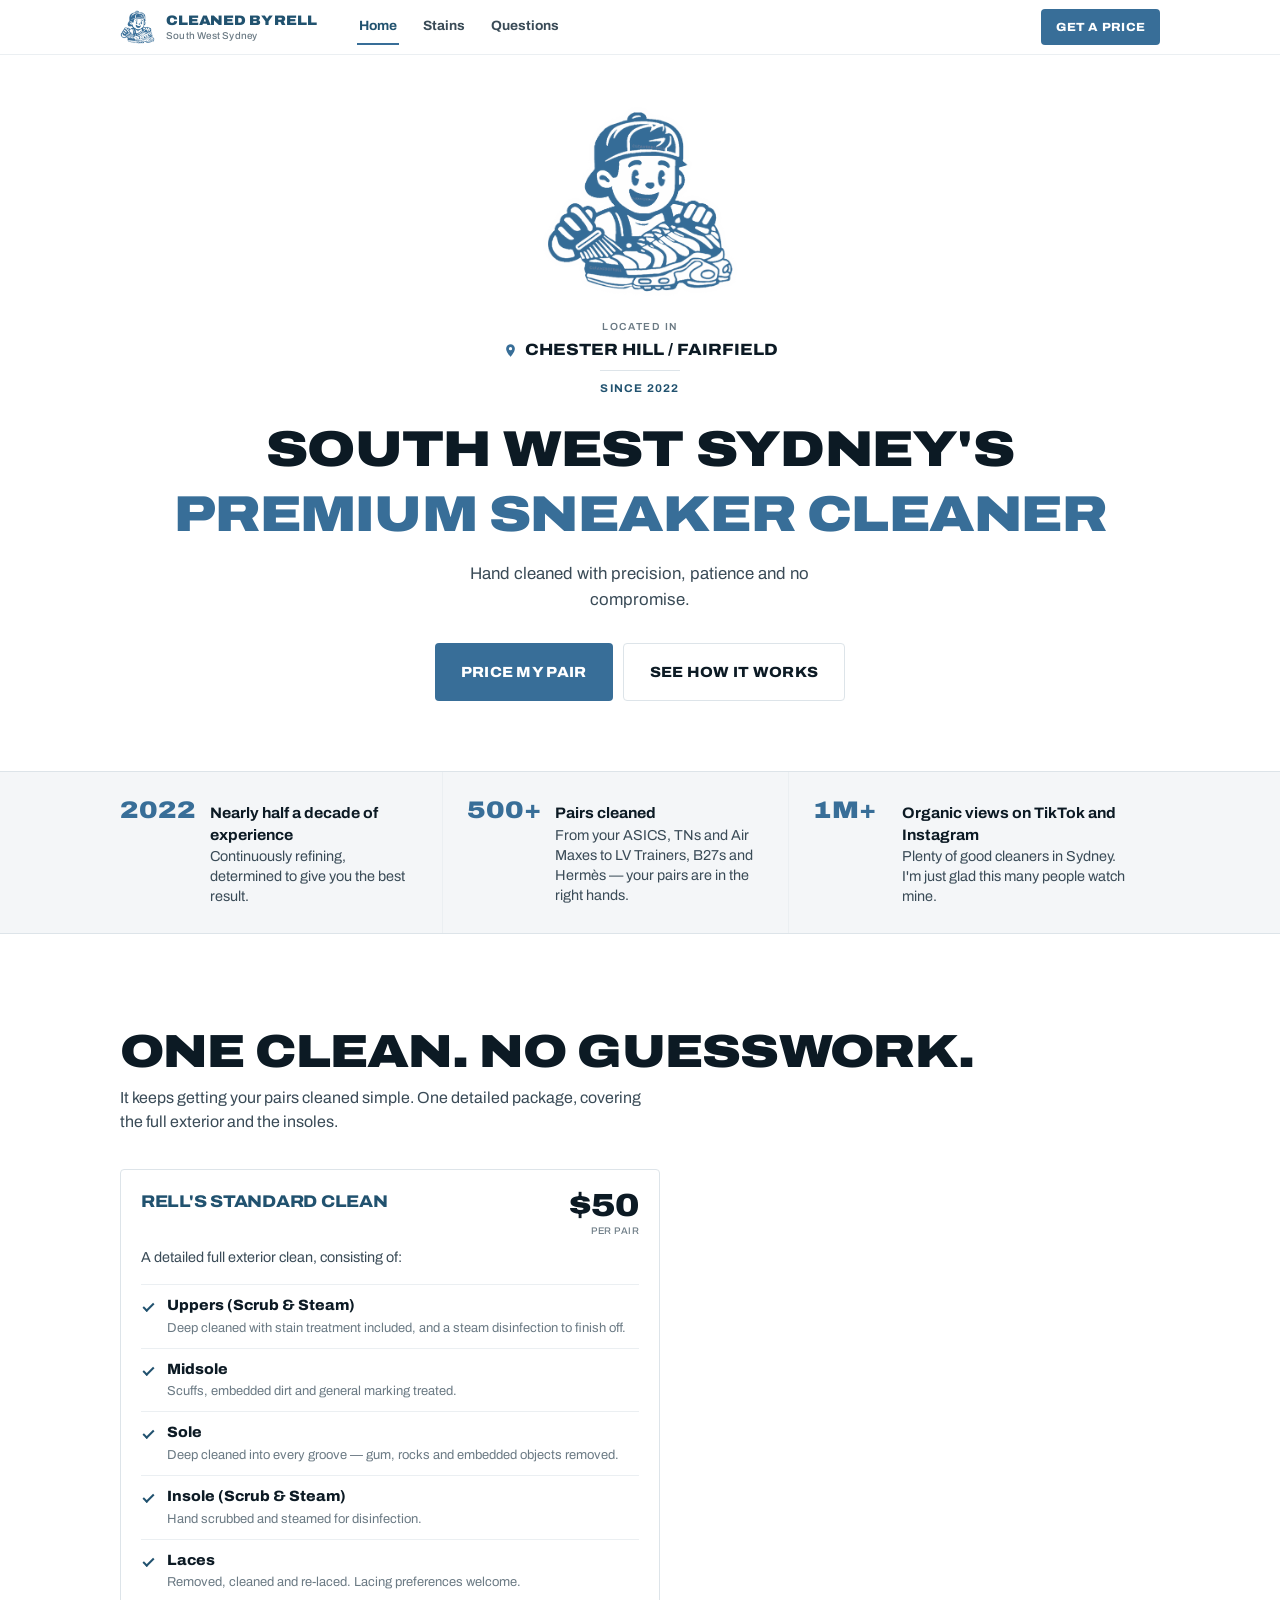
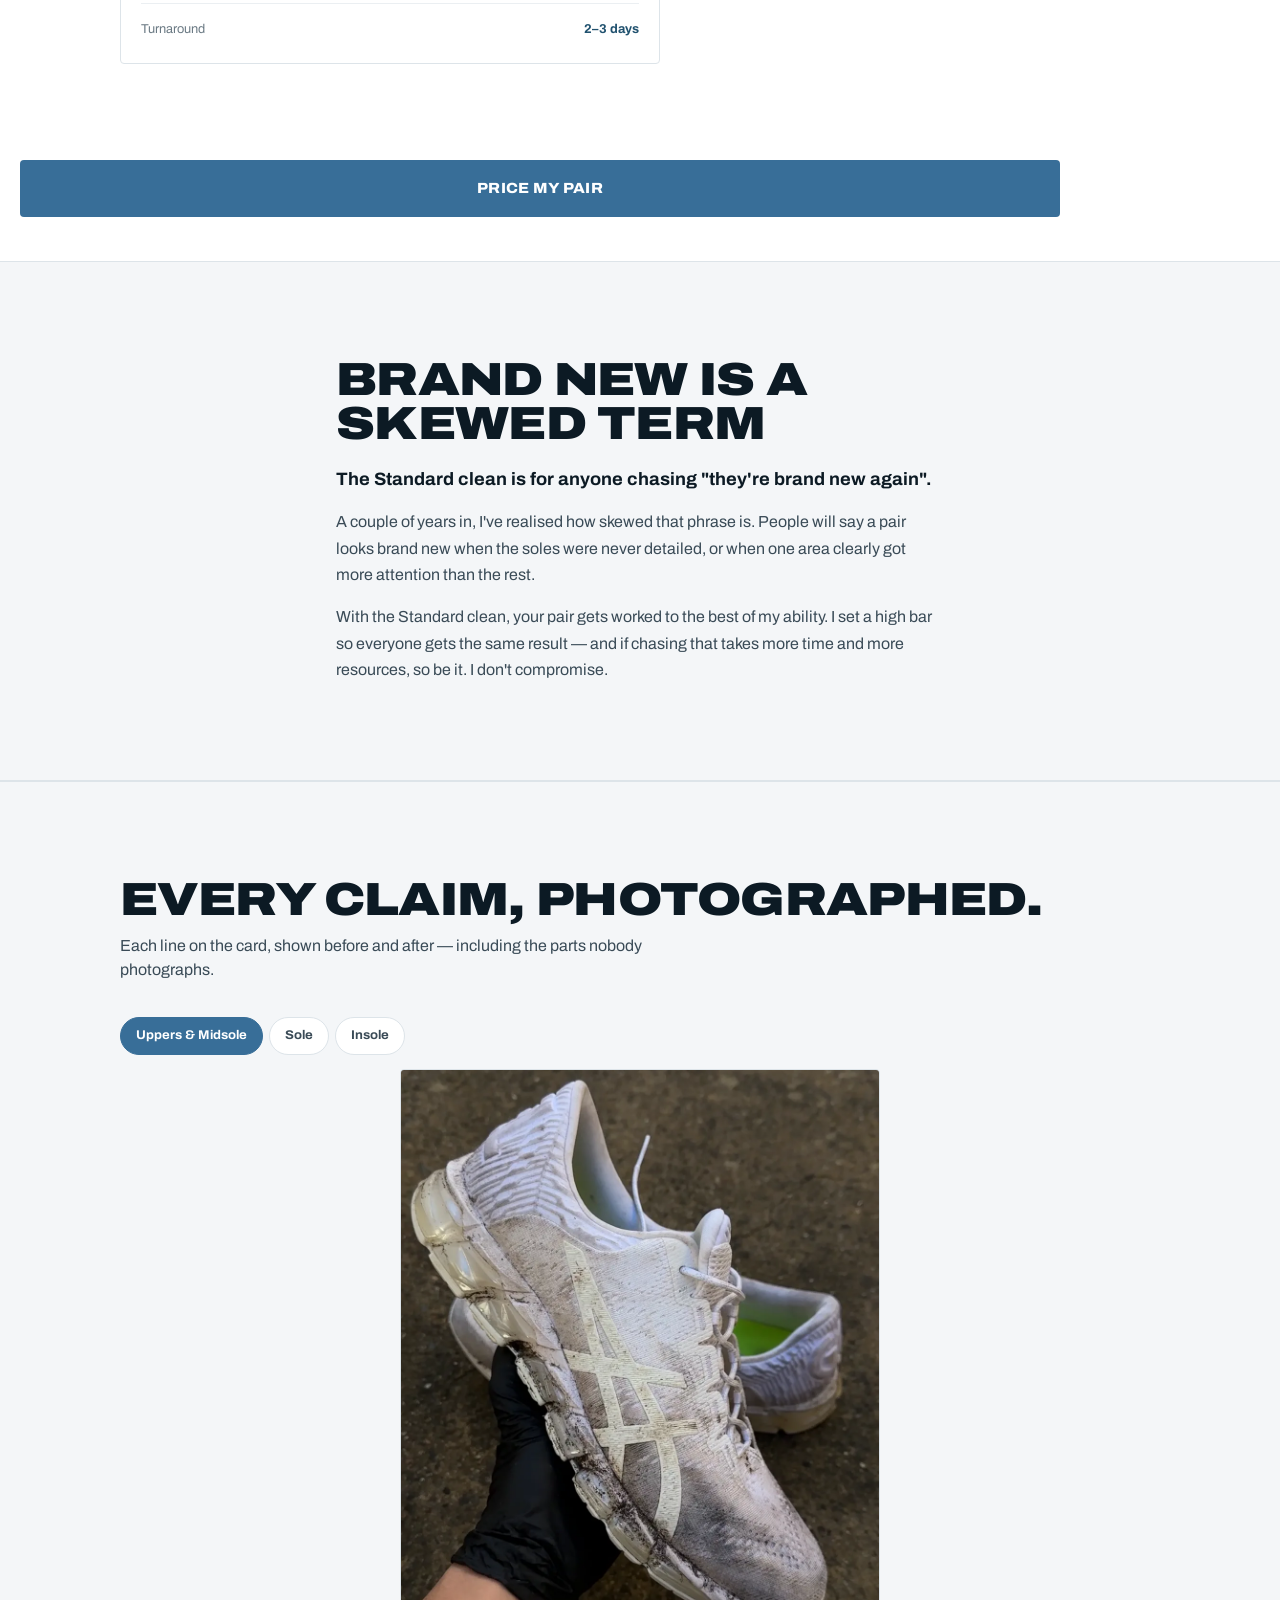
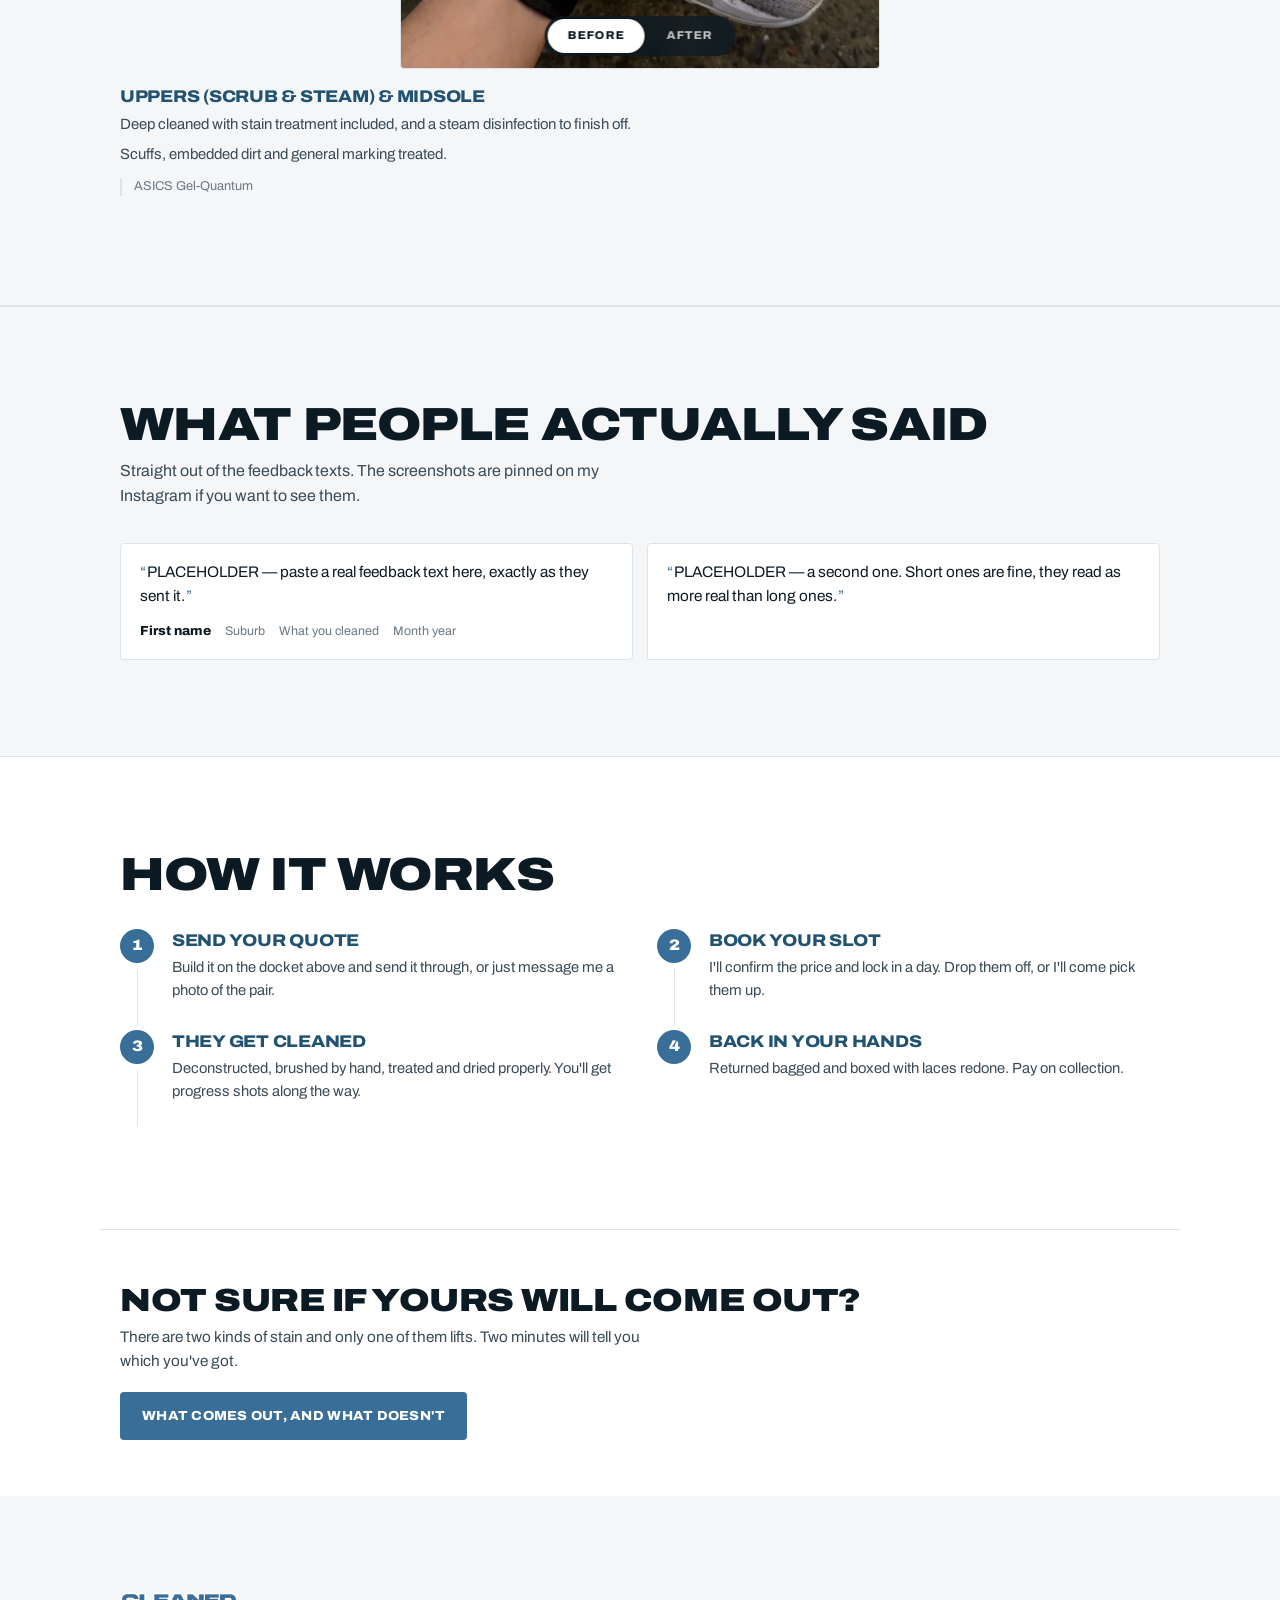
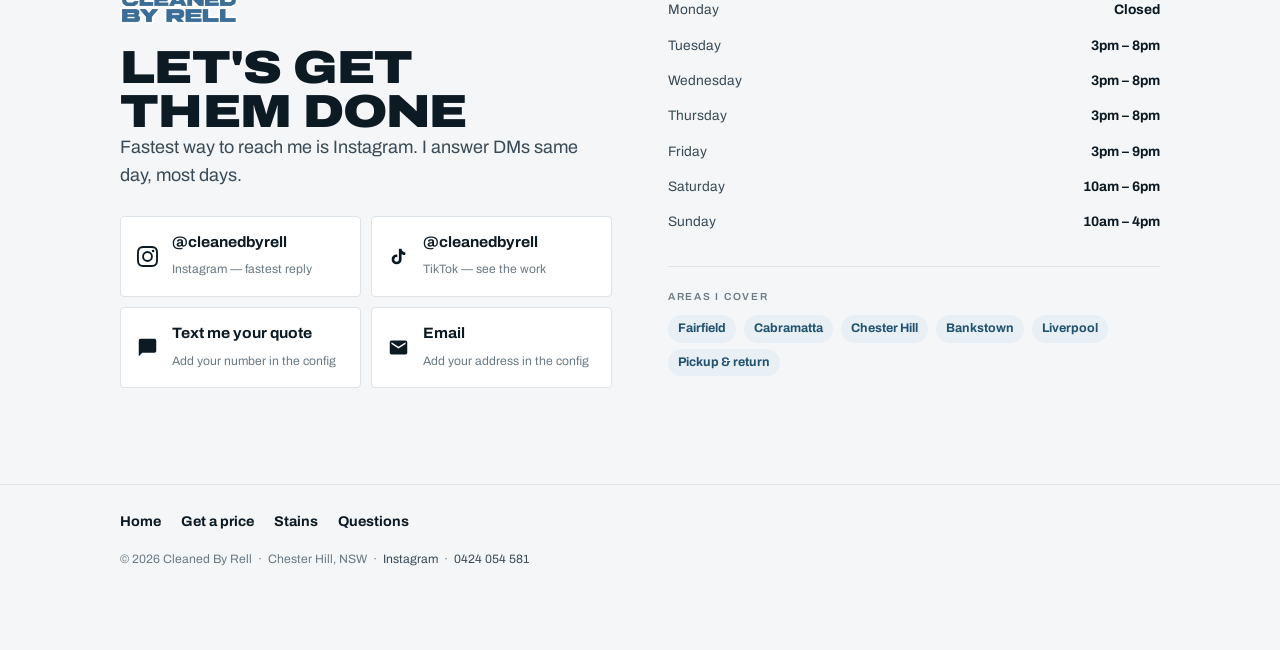
==== commit 967ad042: "uploads" ====
--- a/index.html
+++ b/index.html
@@ -3,736 +3,37 @@
 <head>
 <meta charset="utf-8">
 <meta name="viewport" content="width=device-width, initial-scale=1, viewport-fit=cover">
-<title>Cleaned By Rell — Sneaker cleaning in South West Sydney</title>
-<meta name="description" content="Sneaker cleaning and restoration in South West Sydney. Pickup and dropoff available. Get an instant price before you book.">
+<title>Cleaned By Rell — Premium sneaker cleaning, South West Sydney</title>
+<meta name="description" content="Hand cleaned sneaker detailing in Chester Hill and Fairfield. One clean, $50 a pair. Pickup and return across South West Sydney, or post them Australia wide.">
 <meta name="theme-color" content="#386E98">
 <meta name="color-scheme" content="light">
-<meta property="og:title" content="Cleaned By Rell">
-<meta property="og:description" content="Sneaker cleaning and restoration in South West Sydney. Get an instant price.">
+<meta property="og:title" content="Cleaned By Rell — Premium sneaker cleaning, South West Sydney">
+<meta property="og:description" content="Hand cleaned sneaker detailing in Chester Hill and Fairfield. One clean, $50 a pair. Pickup and return across South West Sydney, or post them Australia wide.">
 <meta property="og:type" content="website">
 <link rel="preconnect" href="https://fonts.googleapis.com">
 <link rel="preconnect" href="https://fonts.gstatic.com" crossorigin>
 <link href="https://fonts.googleapis.com/css2?family=Archivo:wdth,wght@62..125,100..900&display=swap" rel="stylesheet">
-<style>
-/* ============================================================
-   CLEANED BY RELL — design tokens
-   ============================================================ */
-:root{
-  /* This page is designed light. Without this, a phone in dark mode lets
-     Chrome's Auto Dark Theme re-colour everything and the logo's white
-     fills invert with it. "only light" is the opt-out. */
-  color-scheme: only light;
-
-  /* Surfaces — cool off-whites, never cream. The logo is drawn with white
-     fills, so it needs a light substrate to sit on correctly. */
-  --base:#FFFFFF;      /* page */
-  --paper:#F4F6F8;     /* alternating sections */
-  --docket:#FFFFFF;    /* raised: the docket, option rows, steppers */
-
-  /* Text */
-  --ink:#0C1A24;       /* primary */
-  --ink-70:#3A4B57;    /* secondary */
-  --ink-45:#6B7A84;    /* captions */
-
-  /* Brand blue. On light it carries both fills and text, so --blue-lift and
-     --blue-hi collapse onto the deeper tone rather than a pale one. */
-  --blue:#386E98;
-  --blue-lift:#21526F; /* blue text, icons, headings */
-  --blue-hi:#21526F;   /* button hover — darkens on light */
-  --blue-deep:#21526F;
-  --blue-wash:#E8EFF5; /* selected / tinted panel */
-
-  --line:#DDE4E9;
-  --line-soft:#EBEFF2;
-
-  --shell:1080px;
-  --pad:20px;
-
-  --f-display:'Archivo',system-ui,sans-serif;
-  --r:4px;
-
-  --mascot:url("[data-uri]");
-  --wordmark:url("[data-uri]");
-}
-.mark{
-  background:var(--mascot) center/contain no-repeat;
-  aspect-ratio:463/447;
-}
-
-*,*::before,*::after{box-sizing:border-box}
-html{-webkit-text-size-adjust:100%;background:#FFFFFF;color-scheme:only light}
-body{
-  margin:0;
-  background:var(--base);
-  color:var(--ink);
-  font-family:var(--f-display);
-  font-variation-settings:'wdth' 100,'wght' 400;
-  font-size:17px;
-  line-height:1.55;
-  -webkit-font-smoothing:antialiased;
-  overflow-x:hidden;
-}
-img{max-width:100%;display:block;height:auto}
-button{font:inherit;color:inherit}
-
-/* Display type — wide + heavy, echoing the wordmark */
-h1,h2,h3,.wide{
-  font-variation-settings:'wdth' 118,'wght' 900;
-  letter-spacing:-0.015em;
-  line-height:0.95;
-  margin:0;
-  text-transform:uppercase;
-}
-h1{font-size:clamp(2.15rem,10.4vw,4.3rem)}
-h2{font-size:clamp(1.85rem,8vw,2.9rem)}
-h3{font-size:1.06rem;font-variation-settings:'wdth' 112,'wght' 800;line-height:1.15}
-p{margin:0 0 1em;max-width:34em}
-.lede{font-size:1.06rem;color:var(--ink-70);line-height:1.6}
-
-.num{font-variant-numeric:tabular-nums;font-feature-settings:'tnum' 1}
-
-.shell{width:100%;max-width:var(--shell);margin:0 auto;padding-inline:var(--pad)}
-section{padding-block:clamp(52px,11vw,96px)}
-
-.sr{position:absolute;width:1px;height:1px;overflow:hidden;clip:rect(0 0 0 0);white-space:nowrap}
-
-:focus-visible{outline:3px solid var(--blue);outline-offset:3px;border-radius:2px}
-
-/* ============================================================
-   Header
-   ============================================================ */
-.hdr{
-  position:sticky;top:0;z-index:60;
-  background:rgba(255,255,255,.9);
-  backdrop-filter:saturate(1.6) blur(12px);
-  border-bottom:1px solid var(--line-soft);
-}
-.hdr-in{
-  max-width:var(--shell);margin:0 auto;padding:9px var(--pad);
-  display:flex;align-items:center;gap:14px;
-}
-.hdr-mark{height:34px;width:35px;flex:none}
-.hdr-name{
-  font-variation-settings:'wdth' 112,'wght' 900;
-  text-transform:uppercase;font-size:.86rem;letter-spacing:-.01em;
-  line-height:1;color:var(--blue-deep);
-}
-.hdr-name span{display:block;color:var(--ink-45);font-variation-settings:'wdth' 100,'wght' 500;
-  font-size:.62rem;letter-spacing:.02em;text-transform:none;margin-top:3px}
-.hdr-cta{margin-left:auto}
-
-/* Buttons */
-.btn{
-  display:inline-flex;align-items:center;justify-content:center;gap:8px;
-  background:var(--blue);color:#fff;border:0;
-  padding:14px 22px;border-radius:var(--r);
-  font-variation-settings:'wdth' 108,'wght' 800;
-  text-transform:uppercase;font-size:.82rem;letter-spacing:.02em;
-  text-decoration:none;cursor:pointer;
-  transition:background .15s ease,transform .1s ease;
-}
-.btn:hover{background:var(--blue-hi)}
-.btn:active{transform:translateY(1px)}
-.btn--sm{padding:9px 15px;font-size:.74rem}
-.btn--ghost{
-  background:transparent;color:var(--ink);
-  border:1px solid var(--line);box-shadow:none;
-}
-.btn--ghost:hover{background:var(--docket);border-color:var(--blue)}
-.btn--block{width:100%}
-.btn--lg{padding:17px 26px;font-size:.92rem}
-
-/* ============================================================
-   Hero
-   ============================================================ */
-.hero{padding-top:clamp(26px,7vw,52px);padding-bottom:clamp(38px,9vw,70px)}
-.hero-mascot{width:min(46vw,196px);margin:0 auto clamp(14px,3.5vw,22px)}
-/* meta strip: where he is + how long he's been at it */
-.hero-meta{
-  display:flex;flex-direction:column;align-items:center;
-  gap:7px;margin:0 0 clamp(20px,4.5vw,28px);
-}
-.hero-meta-k{
-  font-size:.64rem;letter-spacing:.17em;text-transform:uppercase;
-  color:var(--ink-45);font-variation-settings:'wdth' 100,'wght' 600;
-}
-.hero-loc{
-  display:flex;align-items:center;gap:7px;
-  font-variation-settings:'wdth' 112,'wght' 800;
-  text-transform:uppercase;font-size:1.02rem;line-height:1.1;text-align:center;
-}
-.hero-loc svg{width:15px;height:15px;fill:var(--blue);flex:none}
-.hero-exp{
-  margin-top:4px;padding-top:9px;border-top:1px solid var(--line);
-  font-size:.7rem;letter-spacing:.11em;text-transform:uppercase;
-  color:var(--blue-deep);font-variation-settings:'wdth' 104,'wght' 700;
-}
-.hero h1{text-align:center;text-wrap:balance}
-/* longer headline than the old one, so it needs to sit smaller to keep the
-   primary CTA above the fold on a phone */
-.hero h1{font-size:clamp(1.72rem,7.7vw,3.15rem)}
-.hero h1 em{margin-top:.34em}
-.hero h1 em{font-style:normal;display:block;color:var(--blue)}
-.hero-sub{
-  max-width:23em;margin:clamp(16px,4vw,22px) auto 0;
-  text-align:center;color:var(--ink-70);font-size:1.05rem;line-height:1.55;
-}
-.hero-actions{
-  display:flex;flex-direction:column;gap:10px;
-  max-width:340px;margin:clamp(22px,5vw,30px) auto 0;
-}
-.hero-where{
-  display:flex;flex-wrap:wrap;justify-content:center;gap:6px 8px;
-  margin-top:clamp(22px,5vw,30px);
-  font-size:.78rem;color:var(--ink-45);
-}
-.hero-where b{
-  font-variation-settings:'wdth' 100,'wght' 700;color:var(--blue-deep);
-  background:var(--blue-wash);padding:4px 10px;border-radius:100px;
-}
-
-/* Facts strip */
-.facts{
-  border-block:1px solid var(--line);
-  background:var(--paper);
-}
-.facts-in{
-  max-width:var(--shell);margin:0 auto;padding-inline:var(--pad);
-  display:grid;grid-template-columns:1fr;
-}
-.fact{padding:18px 0;border-bottom:1px solid var(--line-soft);display:flex;gap:14px;align-items:baseline}
-.fact:last-child{border-bottom:0}
-.fact-k{
-  font-variation-settings:'wdth' 118,'wght' 900;font-size:1.5rem;line-height:1;
-  color:var(--blue);flex:none;min-width:3.1em;
-}
-.fact-v{font-size:.9rem;color:var(--ink-70);line-height:1.4}
-.fact-v b{display:block;color:var(--ink);font-variation-settings:'wdth' 104,'wght' 700;font-size:.95rem}
-
-/* ============================================================
-   Section heading
-   ============================================================ */
-.sec-head{margin-bottom:clamp(22px,5vw,34px)}
-.sec-head p{margin-top:12px;color:var(--ink-70);font-size:1rem}
-
-/* ============================================================
-   Packages
-   ============================================================ */
-.tiers{display:grid;gap:14px}
-.tier{
-  background:var(--docket);border:1px solid var(--line);border-radius:var(--r);
-  padding:22px 20px 24px;position:relative;
-}
-.tier--hero{border-color:var(--blue);padding-top:40px}
-.tier-tag{
-  position:absolute;top:-1px;left:16px;
-  background:var(--blue);color:#fff;
-  font-size:.62rem;letter-spacing:.06em;text-transform:uppercase;
-  font-variation-settings:'wdth' 104,'wght' 800;
-  padding:5px 10px;border-radius:0 0 var(--r) var(--r);
-}
-.tier-top{display:flex;align-items:flex-start;justify-content:space-between;gap:16px}
-.tier h3{color:var(--blue-deep)}
-.tier-price{
-  font-variation-settings:'wdth' 116,'wght' 900;font-size:2rem;line-height:.9;
-  text-align:right;flex:none;
-}
-.tier-price small{
-  display:block;font-size:.6rem;font-variation-settings:'wdth' 100,'wght' 500;
-  color:var(--ink-45);text-transform:uppercase;letter-spacing:.05em;margin-top:6px;
-}
-.tier-for{margin:10px 0 16px;font-size:.9rem;color:var(--ink-70);max-width:none}
-.tier-base{
-  margin:0 0 2px;padding:10px 0 0;border-top:1px solid var(--line-soft);
-  font-variation-settings:'wdth' 104,'wght' 700;font-size:.85rem;color:var(--blue-deep);
-}
-.tier ul{list-style:none;margin:0;padding:0;border-top:1px solid var(--line-soft)}
-.tier-base + ul{border-top:0}
-.tier li{
-  padding:11px 0 11px 26px;border-bottom:1px solid var(--line-soft);
-  font-size:.9rem;position:relative;line-height:1.4;
-}
-.tier li b{
-  display:block;font-variation-settings:'wdth' 104,'wght' 800;
-  font-size:.93rem;line-height:1.25;
-}
-.tier li span{
-  display:block;font-size:.81rem;color:var(--ink-45);
-  margin-top:4px;line-height:1.4;
-}
-.tier li::before{
-  content:"";position:absolute;left:2px;top:18px;
-  width:11px;height:6px;border-left:2px solid var(--blue-lift);border-bottom:2px solid var(--blue-lift);
-  transform:rotate(-45deg);
-}
-.tier-best{margin-top:16px;padding-top:14px;border-top:1px solid var(--line-soft)}
-.tier-best-k{
-  font-size:.64rem;text-transform:uppercase;letter-spacing:.1em;color:var(--ink-45);
-  font-variation-settings:'wdth' 100,'wght' 700;margin-bottom:9px;
-}
-.tier-best ul{border-top:0}
-.tier-best li{padding:5px 0 5px 15px;border-bottom:0;font-size:.85rem;color:var(--ink-70)}
-.tier-best li::before{
-  content:"";position:absolute;left:0;top:14px;
-  width:7px;height:1.5px;background:var(--ink-45);
-  border:0;transform:none;border-radius:0;
-}
-.creed{background:var(--paper);border-block:1px solid var(--line)}
-.creed-in{max-width:36em}
-.creed h2{margin-bottom:20px}
-.creed .lead{
-  font-size:1.12rem;line-height:1.5;color:var(--ink);
-  font-variation-settings:'wdth' 102,'wght' 700;margin-bottom:16px;max-width:none;
-}
-.creed p{font-size:1rem;line-height:1.65;color:var(--ink-70);max-width:none}
-.creed p:last-child{margin-bottom:0}
-.tier-time{
-  margin-top:16px;font-size:.8rem;color:var(--ink-45);
-  display:flex;justify-content:space-between;gap:10px;
-}
-.tier-time b{color:var(--blue-deep);font-variation-settings:'wdth' 100,'wght' 700}
-
-/* ============================================================
-   Scope — what comes out, what doesn't
-   ============================================================ */
-.scope{background:var(--base);border-block:1px solid var(--line)}
-.scope-cols{display:grid;gap:0;border:1px solid var(--line);background:var(--docket)}
-.scope-col{padding:22px 20px}
-.scope-col + .scope-col{border-top:1px solid var(--line)}
-.scope-col h3{margin-bottom:4px}
-.scope-col--yes h3{color:var(--blue-deep)}
-.scope-col--no h3{color:var(--ink)}
-.scope-sub{font-size:.8rem;color:var(--ink-45);margin:0 0 14px}
-.scope-col ul{list-style:none;margin:0;padding:0}
-.scope-col li{position:relative;padding:8px 0 8px 28px;font-size:.9rem;line-height:1.4}
-.scope-col li + li{border-top:1px solid var(--line-soft)}
-.scope-col--yes li::before{
-  content:"";position:absolute;left:3px;top:14px;
-  width:11px;height:6px;border-left:2px solid var(--blue-lift);border-bottom:2px solid var(--blue-lift);
-  transform:rotate(-45deg);
-}
-.scope-col--no li{color:var(--ink-70)}
-.scope-col--no li::before,.scope-col--no li::after{
-  content:"";position:absolute;left:4px;top:17px;width:12px;height:2.5px;
-  background:var(--ink-45);
-}
-.scope-col--no li::before{transform:rotate(45deg)}
-.scope-col--no li::after{transform:rotate(-45deg)}
-.scope-out{
-  margin-top:18px;padding:16px 18px;background:var(--blue-wash);
-  border-left:3px solid var(--blue);font-size:.9rem;line-height:1.5;
-}
-.scope-out b{font-variation-settings:'wdth' 104,'wght' 800}
-.scope-out a{color:var(--blue-deep);font-variation-settings:'wght' 700}
-
-/* ============================================================
-   THE DOCKET — quote calculator
-   ============================================================ */
-.quote{background:var(--paper)}
-.quote .sec-head p{color:var(--ink-70)}
-.quote-grid{display:grid;gap:0}
-.assure{list-style:none;margin:0;padding:0;display:none}
-.assure li{
-  padding:11px 0 11px 28px;position:relative;font-size:.9rem;color:var(--ink-70);
-  border-top:1px solid var(--line);
-}
-.assure li::before{
-  content:"";position:absolute;left:2px;top:17px;
-  width:11px;height:6px;border-left:2px solid var(--blue-lift);border-bottom:2px solid var(--blue-lift);
-  transform:rotate(-45deg);
-}
-
-.docket{
-  background:var(--docket);color:var(--ink);
-  position:relative;border:1px solid var(--line);
-  border-top:2px solid var(--blue);border-radius:var(--r);
-  padding:0 clamp(16px,4.5vw,26px) 0;
-}
-
-.dk-head{
-  display:flex;align-items:center;gap:11px;
-  padding:20px 0 16px;border-bottom:1px solid var(--line);
-}
-.dk-mark{width:36px;flex:none}
-.dk-title{
-  font-variation-settings:'wdth' 118,'wght' 900;text-transform:uppercase;
-  font-size:1rem;line-height:1;
-}
-.dk-title span{
-  display:block;font-variation-settings:'wdth' 100,'wght' 500;
-  font-size:.64rem;color:var(--ink-45);letter-spacing:.04em;margin-top:4px;text-transform:none;
-}
-.dk-no{
-  margin-left:auto;text-align:right;font-size:.62rem;color:var(--ink-45);
-  text-transform:uppercase;letter-spacing:.05em;line-height:1.5;
-}
-.dk-no b{
-  display:block;font-size:1rem;color:var(--ink);
-  font-variation-settings:'wdth' 112,'wght' 800;letter-spacing:0;
-}
-
-fieldset{border:0;margin:0;padding:16px 0;border-bottom:1px dashed var(--line)}
-legend{
-  padding:0;font-variation-settings:'wdth' 106,'wght' 800;
-  font-size:.78rem;text-transform:uppercase;letter-spacing:.04em;color:var(--blue-deep);
-  margin-bottom:12px;
-}
-.hint{font-size:.76rem;color:var(--ink-45);margin:10px 0 0;line-height:1.45}
-
-/* selectable rows */
-.opts{display:grid;gap:8px}
-.opt{
-  display:flex;align-items:center;gap:12px;
-  border:1px solid var(--line);border-radius:var(--r);
-  padding:13px 14px;cursor:pointer;background:var(--docket);
-  transition:border-color .12s ease,background .12s ease;
-}
-.opt:hover{border-color:var(--blue-lift)}
-.opt input{position:absolute;opacity:0;pointer-events:none}
-.tick{
-  width:21px;height:21px;flex:none;border:2px solid var(--line);
-  border-radius:50%;position:relative;transition:all .12s ease;
-}
-.opt--check .tick{border-radius:var(--r)}
-.tick::after{
-  content:"";position:absolute;inset:0;margin:auto;
-  width:9px;height:9px;border-radius:50%;background:#fff;
-  transform:scale(0);transition:transform .13s ease;
-}
-.opt--check .tick::after{
-  width:10px;height:5px;border-radius:0;background:none;
-  border-left:2.5px solid #fff;border-bottom:2.5px solid #fff;
-  transform:rotate(-45deg) scale(0);margin-top:-2px;
-}
-.opt-body{flex:1;min-width:0;display:block}
-.opt-name{display:block;font-variation-settings:'wdth' 104,'wght' 700;font-size:.92rem;line-height:1.25}
-.opt-desc{display:block;font-size:.76rem;color:var(--ink-45);margin-top:3px;line-height:1.35}
-.opt-price{
-  flex:none;font-variation-settings:'wdth' 108,'wght' 800;font-size:.95rem;
-  text-align:right;color:var(--ink);
-}
-.opt-price small{display:block;font-size:.6rem;color:var(--ink-45);
-  font-variation-settings:'wdth' 100,'wght' 500;margin-top:2px}
-.opt:has(input:checked){border-color:var(--blue);background:var(--blue-wash)}
-.opt:has(input:checked) .tick{border-color:var(--blue);background:var(--blue)}
-.opt:has(input:checked) .tick::after{transform:scale(1)}
-.opt--check:has(input:checked) .tick::after{transform:rotate(-45deg) scale(1)}
-.opt:has(input:focus-visible){outline:3px solid var(--blue);outline-offset:2px}
-
-/* stepper */
-.step{
-  display:flex;align-items:center;gap:0;
-  border:1px solid var(--line);border-radius:var(--r);
-  overflow:hidden;background:var(--docket);width:100%;max-width:230px;
-}
-.step button{
-  width:52px;height:52px;flex:none;border:0;background:transparent;
-  font-size:1.5rem;line-height:1;cursor:pointer;color:var(--blue-deep);
-  font-variation-settings:'wght' 700;
-  transition:background .12s ease;
-}
-.step button:hover:not(:disabled){background:var(--blue-wash)}
-.step button:disabled{color:var(--line);cursor:not-allowed}
-.step output{
-  flex:1;text-align:center;
-  font-variation-settings:'wdth' 116,'wght' 900;font-size:1.35rem;
-  border-inline:1px solid var(--line);line-height:52px;
-}
-
-/* quantity rows — one per clean, no per-pair configuring */
-.qty{
-  display:flex;align-items:center;gap:12px;
-  border:1px solid var(--line);border-radius:var(--r);
-  padding:13px 14px;background:var(--docket);margin-bottom:8px;
-  transition:border-color .12s ease,background .12s ease;
-}
-.qty--on{border-color:var(--blue);background:var(--blue-wash)}
-.qty[hidden]{display:none}
-.qty-body{flex:1;min-width:0}
-.qty-name{
-  font-variation-settings:'wdth' 106,'wght' 800;font-size:.95rem;line-height:1.2;
-  display:flex;align-items:baseline;gap:8px;flex-wrap:wrap;
-}
-.qty-price{
-  font-variation-settings:'wdth' 104,'wght' 700;font-size:.85rem;color:var(--blue-deep);
-}
-.qty-desc{font-size:.76rem;color:var(--ink-45);margin-top:4px;line-height:1.35}
-.step--sm{max-width:118px;flex:none}
-.step--sm button{width:38px;height:40px;font-size:1.25rem}
-.step--sm output{font-size:1rem;line-height:40px}
-.addr{
-  width:100%;font:inherit;color:var(--ink);
-  background:var(--docket);border:1px solid var(--line);border-radius:var(--r);
-  padding:13px 14px;font-size:1rem;
-}
-.addr::placeholder{color:var(--ink-45)}
-.addr:focus{outline:3px solid var(--blue);outline-offset:2px;border-color:var(--blue)}
-.addr--ok{border-color:var(--blue);background:var(--blue-wash)}
-.dist{
-  margin:10px 0 0;font-size:.82rem;color:var(--ink-70);
-  display:flex;justify-content:space-between;gap:12px;align-items:baseline;
-}
-.dist b{font-variation-settings:'wdth' 106,'wght' 800;color:var(--ink);flex:none}
-.dist[hidden]{display:none}
-.q{
-  font-variation-settings:'wdth' 104,'wght' 700;font-size:.95rem;
-  line-height:1.4;margin:0 0 12px;color:var(--ink);
-}
-.sur + .sur{margin-top:20px;padding-top:20px;border-top:1px dashed var(--line)}
-.sur-count{margin-top:10px}
-.sur-count[hidden]{display:none}
-.tally[hidden]{display:none}
-.tally{
-  margin-top:14px;padding-top:12px;border-top:1px dashed var(--line);
-  font-size:.84rem;color:var(--ink-70);
-  display:flex;justify-content:space-between;gap:12px;
-}
-.tally b{font-variation-settings:'wdth' 106,'wght' 800;color:var(--ink)}
-.warn{
-  margin-top:12px;padding:12px 14px;border-left:3px solid var(--blue);
-  background:var(--blue-wash);font-size:.82rem;line-height:1.45;
-}
-.warn[hidden]{display:none}
-
-/* running totals *//* running totals */
-.dk-lines{padding:16px 0 4px;border-bottom:1px solid var(--line)}
-.ln{
-  display:flex;justify-content:space-between;gap:16px;align-items:baseline;
-  padding:6px 0;font-size:.88rem;
-}
-.ln--sub{padding:2px 0 2px 14px;font-size:.8rem}
-.ln--sub .ln-lbl{color:var(--ink-45)}
-.ln--sub .ln-val{font-variation-settings:'wdth' 100,'wght' 600;color:var(--ink-45)}
-.ln-lbl{color:var(--ink-70);min-width:0}
-.ln-val{font-variation-settings:'wdth' 104,'wght' 700;flex:none}
-.ln--off .ln-lbl,.ln--off .ln-val{color:var(--blue-lift)}
-.ln-new{animation:stamp .28s cubic-bezier(.2,1.5,.4,1) both}
-@keyframes stamp{from{opacity:0;transform:translateY(-5px) scale(.97)}to{opacity:1;transform:none}}
-
-.dk-total{padding:16px 0 6px;display:flex;justify-content:space-between;align-items:baseline;gap:16px}
-.dk-total-lbl{font-variation-settings:'wdth' 116,'wght' 900;text-transform:uppercase;font-size:1.05rem}
-.dk-total-val{font-variation-settings:'wdth' 118,'wght' 900;font-size:2.3rem;line-height:.9}
-.dk-pay{border-top:1px dashed var(--line);margin-top:12px;padding-top:10px}
-.pay{display:flex;justify-content:space-between;gap:14px;align-items:baseline;padding:5px 0;font-size:.87rem}
-.pay span{color:var(--ink-70)}
-.pay b{font-variation-settings:'wdth' 106,'wght' 800;flex:none}
-.pay--now b{color:var(--blue-deep)}
-.dk-eta{
-  display:flex;justify-content:space-between;gap:12px;
-  font-size:.76rem;color:var(--ink-45);padding:14px 0 18px;
-}
-.dk-eta b{color:var(--blue-deep);font-variation-settings:'wdth' 100,'wght' 700}
-.dk-foot{padding:0 0 26px}
-.dk-foot .btn{width:100%}
-.dk-note{font-size:.7rem;color:var(--ink-45);margin:12px 0 0;text-align:center;line-height:1.45;max-width:none}
-
-/* sticky mobile total */
-.stick{
-  position:fixed;left:0;right:0;bottom:0;z-index:70;
-  background:var(--docket);color:var(--ink);
-  padding:11px var(--pad) calc(11px + env(safe-area-inset-bottom));
-  display:flex;align-items:center;gap:14px;
-  transform:translateY(105%);transition:transform .24s ease;
-  border-top:2px solid var(--blue);
-}
-.stick.on{transform:none}
-.stick-lbl{font-size:.64rem;color:var(--ink-45);text-transform:uppercase;letter-spacing:.05em;line-height:1.3}
-.stick-val{font-variation-settings:'wdth' 116,'wght' 900;font-size:1.5rem;line-height:1}
-.stick .btn{margin-left:auto;flex:none}
-
-/* ============================================================
-   How it works
-   ============================================================ */
-.flow{list-style:none;margin:0;padding:0;counter-reset:s}
-.flow li{
-  counter-increment:s;position:relative;
-  padding:0 0 26px 52px;
-}
-.flow li::before{
-  content:counter(s);position:absolute;left:0;top:-2px;
-  width:34px;height:34px;border-radius:50%;
-  background:var(--blue);color:#fff;
-  display:grid;place-items:center;
-  font-variation-settings:'wdth' 110,'wght' 900;font-size:.95rem;
-}
-.flow li::after{
-  content:"";position:absolute;left:16.5px;top:38px;bottom:6px;
-  width:1.5px;background:var(--line);
-}
-.flow li:last-child{padding-bottom:0}
-.flow li:last-child::after{display:none}
-.flow h3{color:var(--blue-deep);margin-bottom:6px}
-.flow p{font-size:.92rem;color:var(--ink-70);margin:0}
-
-/* ============================================================
-   Five point proof
-   ============================================================ */
-.proof{background:var(--paper);border-block:1px solid var(--line)}
-.proof-tabs{display:flex;flex-wrap:wrap;gap:6px;margin-bottom:14px}
-.proof-tab{
-  border:1px solid var(--line);background:var(--base);border-radius:100px;
-  padding:8px 15px;font-size:.79rem;cursor:pointer;color:var(--ink-70);
-  font-variation-settings:'wdth' 104,'wght' 700;
-  transition:background .13s ease,border-color .13s ease,color .13s ease;
-}
-.proof-tab:hover{border-color:var(--blue)}
-.proof-tab[aria-selected="true"]{background:var(--blue);border-color:var(--blue);color:#fff}
-.proof-frame{
-  position:relative;aspect-ratio:4/3;overflow:hidden;
-  border:1px solid var(--line);border-radius:var(--r);background:var(--blue-wash);
-}
-.proof-img{
-  position:absolute;inset:0;width:100%;height:100%;object-fit:cover;
-  opacity:0;transition:opacity .24s ease;
-}
-.proof-img.on{opacity:1}
-.proof-empty[hidden]{display:none}
-.proof-empty{
-  position:absolute;inset:0;display:grid;place-content:center;gap:7px;
-  text-align:center;padding:26px;color:var(--blue-deep);
-}
-.proof-empty b{font-variation-settings:'wdth' 112,'wght' 900;text-transform:uppercase;font-size:.85rem}
-.proof-empty span{font-size:.74rem;color:var(--ink-45);max-width:24em}
-.proof-empty code{
-  font-family:ui-monospace,SFMono-Regular,Menlo,monospace;font-size:.72rem;
-  background:var(--base);border:1px solid var(--line);border-radius:3px;padding:1px 5px;
-}
-.proof-toggle{
-  position:absolute;left:50%;bottom:12px;transform:translateX(-50%);
-  display:flex;gap:2px;padding:3px;border-radius:100px;
-  background:rgba(12,26,36,.74);backdrop-filter:blur(8px);
-}
-.proof-toggle button{
-  border:0;background:transparent;color:rgba(255,255,255,.72);
-  padding:8px 20px;border-radius:100px;cursor:pointer;font-size:.71rem;
-  text-transform:uppercase;letter-spacing:.07em;
-  font-variation-settings:'wdth' 104,'wght' 800;
-  transition:background .15s ease,color .15s ease;
-}
-.proof-toggle button[aria-pressed="true"]{background:#fff;color:var(--ink)}
-.proof-cap{margin-top:18px}
-.proof-cap h3{color:var(--blue-deep);margin-bottom:7px}
-.proof-cap p{font-size:.93rem;color:var(--ink-70);margin:0;max-width:38em}
-.proof-pair{
-  margin-top:14px;font-size:.75rem;color:var(--ink-45);
-  text-transform:uppercase;letter-spacing:.07em;
-}
-.proof-pair[hidden]{display:none}
-
-/* ============================================================
-   FAQ
-   ============================================================ */
-.faq{border-top:1px solid var(--line)}
-.faq details{border-bottom:1px solid var(--line)}
-.faq summary{
-  list-style:none;cursor:pointer;padding:18px 40px 18px 0;position:relative;
-  font-variation-settings:'wdth' 104,'wght' 700;font-size:1rem;line-height:1.35;
-}
-.faq summary::-webkit-details-marker{display:none}
-.faq summary::after,.faq summary::before{
-  content:"";position:absolute;right:6px;top:50%;background:var(--blue-lift);
-  transition:transform .2s ease;
-}
-.faq summary::after{width:15px;height:2.5px;transform:translateY(-50%)}
-.faq summary::before{width:2.5px;height:15px;transform:translate(6.25px,-50%)}
-.faq details[open] summary::before{transform:translate(6.25px,-50%) scaleY(0)}
-.faq details[open] summary{color:var(--blue-deep)}
-.faq-a{padding:0 0 20px}
-.faq-a p{font-size:.93rem;color:var(--ink-70);margin:0 0 .8em}
-.faq-a p:last-child{margin-bottom:0}
-
-/* ============================================================
-   Book / footer
-   ============================================================ */
-.book{background:var(--paper);text-align:left}
-.book p{color:var(--ink-70)}
-.book-mark{
-  width:118px;margin-bottom:22px;aspect-ratio:753/203;
-  background:var(--wordmark) left center/contain no-repeat;
-}
-.chans{display:grid;gap:10px;margin-top:26px;max-width:420px}
-.chan{
-  display:flex;align-items:center;gap:14px;
-  background:var(--base);border:1px solid var(--line);
-  border-radius:var(--r);padding:14px 16px;text-decoration:none;color:var(--ink);
-  transition:background .15s ease,border-color .15s ease;
-}
-.chan:hover{border-color:var(--blue-lift)}
-.chan svg{width:21px;height:21px;flex:none;fill:currentColor}
-.chan b{display:block;font-variation-settings:'wdth' 104,'wght' 700;font-size:.94rem}
-.chan span{font-size:.76rem;color:var(--ink-45)}
-.hours{
-  margin-top:30px;padding-top:22px;border-top:1px solid var(--line);
-  max-width:420px;
-}
-.hour{display:flex;justify-content:space-between;padding:7px 0;font-size:.86rem;color:var(--ink-70)}
-.hour b{font-variation-settings:'wdth' 100,'wght' 700;color:var(--ink)}
-
-.areas{margin-top:26px;padding-top:22px;border-top:1px solid var(--line)}
-.area-list{display:flex;flex-wrap:wrap;gap:6px 8px;margin-top:11px}
-.area-list b{
-  font-variation-settings:'wdth' 100,'wght' 700;font-size:.78rem;
-  color:var(--blue-deep);background:var(--blue-wash);padding:4px 10px;border-radius:100px;
-}
-.ftr{background:var(--paper);color:var(--ink-45);border-top:1px solid var(--line);
-  padding:22px 0 calc(80px + env(safe-area-inset-bottom));font-size:.74rem}
-.ftr-in{display:flex;flex-wrap:wrap;gap:6px 18px;align-items:center}
-.ftr a{color:var(--ink-70);text-decoration:none}
-.ftr a:hover{color:var(--ink);text-decoration:underline}
-
-/* ============================================================
-   Desktop
-   ============================================================ */
-@media (min-width:720px){
-  body{font-size:18px}
-  .facts-in{grid-template-columns:repeat(3,1fr);gap:0}
-  .fact{border-bottom:0;border-right:1px solid var(--line-soft);padding:26px 24px 26px 0;margin-right:24px}
-  .fact:last-child{border-right:0;margin-right:0}
-  .tiers{grid-template-columns:1fr 1fr;gap:18px}
-  .tiers--one{grid-template-columns:minmax(0,540px)}
-  .hero-actions{flex-direction:row;justify-content:center;max-width:none}
-  .hero-actions .btn{flex:0 1 auto}
-  .flow{display:grid;grid-template-columns:1fr 1fr;gap:0 34px}
-  .flow li{padding-bottom:30px}
-  .chans{grid-template-columns:1fr 1fr;max-width:none}
-  .scope-cols{grid-template-columns:1fr 1fr}
-  .scope-col + .scope-col{border-top:0;border-left:1px solid var(--line)}
-  .hours{max-width:none;columns:2;column-gap:40px}
-}
-@media (min-width:980px){
-  .quote-grid{
-    grid-template-columns:minmax(0,1fr) minmax(0,420px);
-    gap:56px;align-items:start;
-  }
-  .quote-copy{position:sticky;top:96px}
-  .assure{display:block;margin-top:34px;max-width:26em}
-  .docket{padding-inline:30px}
-  .stick{display:none}
-  .book-grid{display:grid;grid-template-columns:1fr 1fr;gap:56px;align-items:start}
-  .hours{margin-top:0;padding-top:0;border-top:0;columns:1}
-}
-
-@media (prefers-reduced-motion:reduce){
-  *,*::before,*::after{animation-duration:.01ms!important;transition-duration:.01ms!important}
-  html{scroll-behavior:auto}
-}
-html{scroll-behavior:smooth}
-[id]{scroll-margin-top:78px}
-</style>
+<link rel="stylesheet" href="style.css">
 </head>
-<body>
+<body data-page="home">
 
 <header class="hdr">
   <div class="hdr-in">
-    <div class="hdr-mark mark" aria-hidden="true"></div>
-    <div class="hdr-name">Cleaned By Rell<span>South West Sydney</span></div>
-    <a class="btn btn--sm hdr-cta" href="#quote">Get a price</a>
+    <a class="hdr-brand" href="index.html">
+      <span class="hdr-mark mark" aria-hidden="true"></span>
+      <span class="hdr-name">Cleaned By Rell<span>South West Sydney</span></span>
+    </a>
+    <nav class="nav" aria-label="Main">
+      <a href="index.html"     data-nav="home">Home</a>
+      <a href="stains.html"    data-nav="stains">Stains</a>
+      <a href="questions.html" data-nav="questions">Questions</a>
+    </nav>
+    <a class="btn btn--sm hdr-cta" href="quote.html">Get a price</a>
   </div>
 </header>
 
 <main>
-
-  <!-- HERO -->
+<!-- HERO -->
   <section class="hero shell">
     <div class="hero-mascot mark" role="img" aria-label="Cleaned By Rell mascot scrubbing a sneaker"></div>
     <div class="hero-meta">
@@ -746,17 +47,15 @@
     <h1 id="heroHead"></h1>
     <p class="hero-sub" id="heroSub"></p>
     <div class="hero-actions">
-      <a class="btn btn--lg" href="#quote">Price my pair</a>
+      <a class="btn btn--lg" href="quote.html">Price my pair</a>
       <a class="btn btn--lg btn--ghost" href="#how">See how it works</a>
     </div>
   </section>
-
-  <!-- FACTS -->
+<!-- FACTS -->
   <div class="facts">
     <div class="facts-in" id="facts"></div>
   </div>
-
-  <!-- PACKAGES -->
+<!-- PACKAGES -->
   <section class="shell" id="packages">
     <div class="sec-head">
       <h2 id="pkgHead"></h2>
@@ -765,149 +64,16 @@
     <div class="tiers" id="tiers"></div>
   </section>
 
-  <!-- WHY THE STANDARD EXISTS -->
+  <p class="shell jump"><a href="quote.html" class="btn btn--lg btn--block">Price my pair</a></p>
+
+<!-- WHY THE STANDARD EXISTS -->
   <section class="creed" id="creed">
     <div class="shell creed-in">
       <h2 id="creedHead"></h2>
       <div id="creedBody"></div>
     </div>
   </section>
-
-  <!-- SCOPE -->
-  <section class="scope" id="scope">
-    <div class="shell">
-      <div class="sec-head">
-        <h2>What comes out.<br>What doesn't.</h2>
-        <p>Most people message me asking if a stain will lift. Here's the honest answer before you have to ask.</p>
-      </div>
-      <div class="scope-cols">
-        <div class="scope-col scope-col--yes">
-          <h3>Comes out</h3>
-          <p class="scope-sub">Standard work. No surprises.</p>
-          <ul id="scopeYes"></ul>
-        </div>
-        <div class="scope-col scope-col--no">
-          <h3>Won't come out</h3>
-          <p class="scope-sub">I'd rather tell you now than take your money.</p>
-          <ul id="scopeNo"></ul>
-        </div>
-      </div>
-      <p class="scope-out" id="scopeOut"></p>
-    </div>
-  </section>
-
-  <!-- QUOTE DOCKET -->
-  <section class="quote" id="quote">
-    <div class="shell quote-grid">
-      <div class="quote-copy">
-        <div class="sec-head">
-          <h2>Know the price<br>before you book</h2>
-          <p>Build your job on the docket. The price updates as you go — no waiting on a reply to find out what it costs.</p>
-        </div>
-        <ul class="assure">
-          <li>Quoting costs nothing and books nothing</li>
-          <li>Final price confirmed with you before I start</li>
-          <li>Progress photos while your pair is with me</li>
-          <li>Pay on collection, not up front</li>
-        </ul>
-      </div>
-
-      <form class="docket" id="docket" novalidate>
-        <div class="dk-head">
-          <div class="dk-mark mark" aria-hidden="true"></div>
-          <div class="dk-title">Job docket<span>Cleaned By Rell</span></div>
-          <div class="dk-no">Job no.<b class="num" id="jobNo">—</b></div>
-        </div>
-
-        <fieldset id="qtyWrap">
-          <legend>What you're getting done</legend>
-          <div id="qtyList"></div>
-          <div id="addQtyList"></div>
-          <p class="tally" id="tally"></p>
-          <p class="hint" id="bulkHint"></p>
-        </fieldset>
-
-        <fieldset id="surWrap">
-          <legend>Materials</legend>
-          <div id="surList"></div>
-        </fieldset>
-
-        <fieldset>
-          <legend>Getting them to me</legend>
-          <div class="opts" id="modeOpts"></div>
-
-          <div id="localPanel" hidden>
-            <p class="pair-sub">Your suburb</p>
-            <input class="addr" id="suburbIn" list="suburbList" autocomplete="off"
-                   placeholder="Start typing your suburb" aria-describedby="distOut">
-            <datalist id="suburbList"></datalist>
-            <p class="dist" id="distOut" hidden></p>
-
-            <p class="pair-sub">On the way in</p>
-            <div class="opts" id="inOpts"></div>
-            <p class="pair-sub">On the way back</p>
-            <div class="opts" id="outOpts"></div>
-          </div>
-
-          <div id="mailPanel" hidden>
-            <div class="opts" id="mailOpts"></div>
-            <p class="hint" id="mailNote"></p>
-          </div>
-
-          <p class="warn" id="mailWarn" hidden></p>
-        </fieldset>
-
-        <fieldset>
-          <legend>Turnaround</legend>
-          <div class="opts" id="rushOpts"></div>
-        </fieldset>
-
-        <div class="dk-lines" id="lines"></div>
-
-        <div class="dk-total">
-          <div class="dk-total-lbl">Total</div>
-          <div class="dk-total-val num" id="total">$0</div>
-        </div>
-        <div class="dk-pay" id="dkPay"></div>
-        <div class="dk-eta">
-          <span>Estimated turnaround</span>
-          <b id="eta">—</b>
-        </div>
-
-        <div class="dk-foot">
-          <a class="btn btn--lg" id="send" href="#book">Book this in</a>
-          <p class="dk-note" id="dkNote"></p>
-        </div>
-      </form>
-    </div>
-  </section>
-
-  <!-- HOW IT WORKS -->
-  <section class="shell" id="how">
-    <div class="sec-head">
-      <h2>How it works</h2>
-    </div>
-    <ol class="flow">
-      <li>
-        <h3>Send your quote</h3>
-        <p>Build it on the docket above and send it through, or just message me a photo of the pair.</p>
-      </li>
-      <li>
-        <h3>Book your slot</h3>
-        <p>I'll confirm the price and lock in a day. Drop them off, or I'll come pick them up.</p>
-      </li>
-      <li>
-        <h3>They get cleaned</h3>
-        <p>Deconstructed, brushed by hand, treated and dried properly. You'll get progress shots along the way.</p>
-      </li>
-      <li>
-        <h3>Back in your hands</h3>
-        <p>Returned bagged and boxed with laces redone. Pay on collection.</p>
-      </li>
-    </ol>
-  </section>
-
-  <!-- FIVE POINT PROOF -->
+<!-- FIVE POINT PROOF -->
   <section class="proof" id="proof">
     <div class="shell">
       <div class="sec-head">
@@ -920,8 +86,9 @@
       <div class="proof-frame" id="proofFrame">
         <img class="proof-img" id="proofBefore" alt="" hidden>
         <img class="proof-img" id="proofAfter" alt="" hidden>
+        <video class="proof-img" id="proofVideo" muted loop playsinline preload="none" hidden></video>
         <div class="proof-empty" id="proofEmpty"></div>
-        <div class="proof-toggle" role="group" aria-label="Before or after">
+        <div class="proof-toggle" id="proofToggle" role="group" aria-label="Before or after">
           <button type="button" id="btnBefore" aria-pressed="true">Before</button>
           <button type="button" id="btnAfter" aria-pressed="false">After</button>
         </div>
@@ -929,22 +96,55 @@
 
       <div class="proof-cap">
         <h3 id="proofName"></h3>
-        <p id="proofClaim"></p>
+        <div id="proofClaim"></div>
       </div>
       <p class="proof-pair" id="proofPair" hidden></p>
     </div>
   </section>
-
-  <!-- FAQ -->
-  <section class="shell faq" id="faq">
+<!-- REVIEWS -->
+  <section class="revs-sec" id="reviews">
+    <div class="shell">
+      <div class="sec-head">
+        <h2 id="revHead"></h2>
+        <p id="revSub"></p>
+      </div>
+      <div class="revs" id="revList"></div>
+      <a class="btn btn--ghost revs-cta" id="revCta" href="#" target="_blank" rel="noopener"></a>
+    </div>
+  </section>
+
+  <!-- HOW IT WORKS -->
+  <section class="shell" id="how">
     <div class="sec-head">
-      <h2>Questions</h2>
-      <p>Send me your real FAQ list and I'll swap these out.</p>
-    </div>
-    <div id="faqList"></div>
-  </section>
-
-  <!-- BOOK -->
+      <h2>How it works</h2>
+    </div>
+    <ol class="flow">
+      <li>
+        <h3>Send your quote</h3>
+        <p>Build it on the docket above and send it through, or just message me a photo of the pair.</p>
+      </li>
+      <li>
+        <h3>Book your slot</h3>
+        <p>I'll confirm the price and lock in a day. Drop them off, or I'll come pick them up.</p>
+      </li>
+      <li>
+        <h3>They get cleaned</h3>
+        <p>Deconstructed, brushed by hand, treated and dried properly. You'll get progress shots along the way.</p>
+      </li>
+      <li>
+        <h3>Back in your hands</h3>
+        <p>Returned bagged and boxed with laces redone. Pay on collection.</p>
+      </li>
+    </ol>
+  </section>
+
+  <section class="shell nudge">
+    <h2>Not sure if yours will come out?</h2>
+    <p>There are two kinds of stain and only one of them lifts. Two minutes will tell you which you've got.</p>
+    <a class="btn" href="stains.html">What comes out, and what doesn't</a>
+  </section>
+
+<!-- BOOK -->
   <section class="book" id="book">
     <div class="shell book-grid">
       <div>
@@ -982,867 +182,22 @@
 </main>
 
 <footer class="ftr">
-  <div class="shell ftr-in">
-    <span>&copy; <span id="yr"></span> Cleaned By Rell</span>
-    <a href="#packages">Packages</a>
-    <a href="#quote">Get a price</a>
-    <a href="#faq">Questions</a>
+  <div class="shell">
+    <nav class="ftr-nav" aria-label="Footer">
+      <a href="index.html">Home</a>
+      <a href="quote.html">Get a price</a>
+      <a href="stains.html">Stains</a>
+      <a href="questions.html">Questions</a>
+    </nav>
+    <p class="ftr-meta">
+      &copy; <span id="yr"></span> Cleaned By Rell &nbsp;·&nbsp; Chester Hill, NSW &nbsp;·&nbsp;
+      <a data-ig href="#" target="_blank" rel="noopener">Instagram</a> &nbsp;·&nbsp;
+      <a data-tel="label" href="#"></a>
+    </p>
   </div>
 </footer>
 
-<!-- sticky mobile total -->
-<div class="stick" id="stick">
-  <div>
-    <div class="stick-lbl">Your quote</div>
-    <div class="stick-val num" id="stickVal">$0</div>
-  </div>
-  <a class="btn btn--sm" href="#book" id="stickBtn">Send it</a>
-</div>
-
-<script>
-/* Suburb centres within 60km of Chester Hill, from the ABS/G-NAF derived
-   dataset. [name, postcode, lat, lng] */
-const SUBURBS = [["Aarons Pass","2850",-32.8746,149.8049],["Abbotsbury","2176",-33.8651,150.8595],["Abbotsford","2046",-33.8505,151.1299],["Abercrombie","2795",-33.392,149.5537],["Abercrombie River","2795",-33.9118,149.3327],["Aberdare","2325",-32.8406,151.3813],["Aberdeen","2336",-32.1705,150.8976],["Aberglasslyn","2320",-32.6936,151.5318],["Abermain","2326",-32.823,151.4361],["Abernethy","2325",-32.8859,151.4018],["Acacia Gardens","2763",-33.7341,150.9138],["Adamstown","2289",-32.9392,151.7255],["Adamstown Heights","2289",-32.9488,151.7097],["Agnes Banks","2753",-33.6166,150.6991],["Airds","2560",-34.0859,150.833],["Albion Park","2527",-34.5825,150.7762],["Albion Park Rail","2527",-34.5617,150.797],["Alexandria","2015",-33.9082,151.1919],["Alfords Point","2234",-33.9879,151.0259],["Alison","2420",-32.434,151.773],["Alison","2259",-33.2694,151.3981],["Allambie Heights","2100",-33.7702,151.2496],["Allandale","2320",-32.7247,151.4134],["Allawah","2218",-33.9729,151.1142],["Allworth","2425",-32.5444,151.9404],["Allynbrook","2311",-32.35,151.5513],["Alpine","2575",-34.4106,150.5346],["Ambarvale","2560",-34.089,150.7941],["Anambah","2320",-32.6803,151.4918],["Anna Bay","2316",-32.7664,152.0745],["Annandale","2038",-33.8798,151.1697],["Annangrove","2156",-33.6555,150.9516],["Appin","2560",-34.2118,150.8086],["Apple Tree Flat","2850",-32.6795,149.7078],["Appletree Flat","2330",-32.5169,150.8527],["Arcadia","2159",-33.6068,151.0697],["Arcadia Vale","2283",-33.0591,151.5773],["Argenton","2284",-32.9353,151.6321],["Arkell","2795",-33.7357,149.3815],["Arkstone","2795",-34.0488,149.6617],["Arncliffe","2205",-33.9387,151.1457],["Arndell Park","2148",-33.7903,150.8845],["Artarmon","2064",-33.8119,151.185],["Ashbury","2193",-33.9011,151.1178],["Ashcroft","2168",-33.9163,150.901],["Ashfield","2131",-33.8895,151.1275],["Ashtonfield","2323",-32.7779,151.6015],["Asquith","2077",-33.6883,151.1199],["Auburn","2144",-33.8579,151.0283],["Austinmer","2515",-34.3019,150.9262],["Austral","2179",-33.9206,150.8089],["Avalon Beach","2107",-33.629,151.3269],["Avisford","2850",-32.7475,149.4796],["Avoca","2577",-34.5913,150.4734],["Avoca Beach","2251",-33.4675,151.4281],["Avon","2574",-34.4366,150.6777],["Avondale","2530",-34.5222,150.7454],["Awaba","2283",-33.0238,151.5415],["Aylmerton","2575",-34.4242,150.4977],["Back Creek","2622",-35.3461,149.9442],["Back Forest","2535",-34.8437,150.676],["Badgerys Creek","2555",-33.8817,150.7441],["Baerami","2333",-32.4049,150.4574],["Baerami Creek","2333",-32.5732,150.4922],["Balaclava","2575",-34.4399,150.4827],["Balcolyn","2264",-33.0945,151.5515],["Bald Ridge","2795",-33.9383,149.4228],["Balgowlah","2093",-33.7945,151.2612],["Balgowlah Heights","2093",-33.8077,151.2655],["Balgownie","2519",-34.387,150.8713],["Balickera","2324",-32.6533,151.8072],["Ballyroe","2795",-34.0602,149.5722],["Balmain","2041",-33.8583,151.1807],["Balmain East","2041",-33.8555,151.1936],["Balmoral","2283",-33.0463,151.5803],["Balmoral","2571",-34.3018,150.5165],["Bamarang","2540",-34.9031,150.5208],["Bandon Grove","2420",-32.2758,151.6889],["Bangalee","2541",-34.842,150.5497],["Bangor","2234",-34.0167,151.0323],["Banksia","2216",-33.9465,151.1454],["Banksmeadow","2019",-33.9561,151.2137],["Bankstown","2200",-33.9199,151.0312],["Bankstown Aerodrome","2200",-33.9233,150.9903],["Bannaby","2580",-34.4083,149.9945],["Bannister","2580",-34.6124,149.4986],["Bar Beach","2300",-32.9391,151.7688],["Bar Point","2083",-33.4982,151.176],["Bara","2850",-32.5709,149.8313],["Barangaroo","2000",-33.8606,151.2016],["Barden Ridge","2234",-34.0352,151.0041],["Bardia","2565",-33.9773,150.8623],["Bardwell Park","2207",-33.9359,151.1254],["Bardwell Valley","2207",-33.9377,151.1306],["Bargo","2574",-34.287,150.5869],["Barigan","2850",-32.5072,149.98],["Barnsley","2278",-32.9285,151.5852],["Barrack Heights","2528",-34.563,150.8548],["Barrack Point","2528",-34.5637,150.8693],["Barren Grounds","2577",-34.6925,150.732],["Barrengarry","2577",-34.6864,150.5242],["Barringella","2540",-34.9126,150.4569],["Barry","2799",-33.6488,149.2721],["Basin View","2540",-35.0927,150.5584],["Bass Hill","2197",-33.9003,150.9931],["Bateau Bay","2261",-33.3849,151.4713],["Bathampton","2795",-33.4919,149.4136],["Bathurst","2795",-33.419,149.5782],["Baulkham Hills","2153",-33.7463,150.9829],["Baw Baw","2580",-34.7101,149.6454],["Bawley Point","2539",-35.5079,150.3853],["Bayview","2104",-33.6606,151.2888],["Beacon Hill","2100",-33.7523,151.2589],["Beaconsfield","2015",-33.9115,151.2002],["Beaumont","2577",-34.7792,150.5822],["Beaumont Hills","2155",-33.6979,150.9416],["Beecroft","2119",-33.7534,151.0637],["Beecroft Peninsula","2540",-35.0431,150.8085],["Belanglo","2577",-34.5127,150.2249],["Belfield","2191",-33.9042,151.0862],["Belford","2335",-32.6689,151.2845],["Belimbla Park","2570",-34.0835,150.5385],["Bell","2786",-33.5003,150.3026],["Bella Vista","2153",-33.7423,150.9546],["Bellambi","2518",-34.3692,150.9152],["Bellawongarah","2535",-34.7592,150.6209],["Bellbird","2325",-32.855,151.317],["Bellbird Heights","2325",-32.8488,151.3309],["Bellevue Hill","2023",-33.8798,151.2563],["Bellmount Forest","2581",-34.9031,149.267],["Belmont","2280",-33.0318,151.6787],["Belmont North","2280",-33.0135,151.6726],["Belmont South","2280",-33.0533,151.6618],["Belmore","2192",-33.9194,151.0877],["Belrose","2085",-33.7216,151.2117],["Ben Bullen","2790",-33.2332,150.0337],["Bendalong","2539",-35.232,150.5022],["Bendolba","2420",-32.3493,151.731],["Bengalla","2333",-32.2889,150.8248],["Bennetts Green","2290",-32.9998,151.6984],["Bensville","2251",-33.4991,151.3904],["Berala","2141",-33.8746,151.0334],["Berambing","2758",-33.5327,150.4488],["Beresfield","2322",-32.803,151.6438],["Berkeley","2506",-34.4814,150.844],["Berkeley Vale","2261",-33.3407,151.4286],["Berkshire Park","2765",-33.6684,150.7758],["Berowra","2081",-33.6281,151.15],["Berowra Creek","2082",-33.5448,151.1407],["Berowra Heights","2082",-33.6016,151.136],["Berowra Waters","2082",-33.6039,151.1193],["Berrara","2540",-35.2062,150.5488],["Berrilee","2159",-33.608,151.1049],["Berrima","2577",-34.4727,150.3323],["Berringer Lake","2539",-35.2513,150.5044],["Berry","2535",-34.7995,150.7234],["Berry Mountain","2535",-34.7659,150.6516],["Berry Park","2321",-32.7425,151.6587],["Bevendale","2581",-34.5288,149.0845],["Beverley Park","2217",-33.9773,151.1305],["Beverly Hills","2209",-33.9483,151.0781],["Bewong","2540",-35.0816,150.5346],["Bexley","2207",-33.9521,151.1183],["Bexley North","2207",-33.9424,151.1153],["Biala","2581",-34.594,149.2643],["Bidwill","2770",-33.73,150.8206],["Big Hill","2579",-34.5441,149.9896],["Big Ridge","2330",-32.5758,151.2258],["Bigga","2583",-34.0517,149.1319],["Bilgola Beach","2107",-33.6435,151.3279],["Bilgola Plateau","2107",-33.6451,151.3159],["Billywillinga","2795",-33.2865,149.4374],["Bilpin","2758",-33.4449,150.5551],["Binda","2583",-34.3076,149.2876],["Bingleburra","2311",-32.3762,151.6159],["Birchgrove","2041",-33.8509,151.1831],["Birmingham Gardens","2287",-32.8928,151.6889],["Birrong","2143",-33.8919,151.0209],["Bishops Bridge","2326",-32.7452,151.4667],["Black Hill","2322",-32.8192,151.6157],["Black Springs","2787",-33.856,149.7231],["Blackalls Park","2283",-33.0,151.5783],["Blackbutt","2529",-34.5713,150.8425],["Blackett","2770",-33.7384,150.8153],["Blackheath","2785",-33.6391,150.2844],["Blackmans Flat","2790",-33.3252,150.0584],["Blacksmiths","2281",-33.0736,151.652],["Blacktown","2148",-33.7766,150.9034],["Blackwall","2256",-33.5052,151.3352],["Blair Athol","2560",-34.062,150.8016],["Blairmount","2559",-34.0509,150.7944],["Blakehurst","2221",-33.9906,151.1095],["Blakney Creek","2581",-34.6388,149.0589],["Blaxland","2774",-33.7451,150.6182],["Blaxlands Ridge","2758",-33.4706,150.7974],["Blayney","2799",-33.5374,149.2546],["Bligh Park","2756",-33.6384,150.8004],["Blue Bay","2261",-33.3543,151.5007],["Blue Haven","2262",-33.2114,151.5035],["Blue Mountains National Park","2780",-33.8358,150.3289],["Boat Harbour","2316",-32.7845,152.112],["Bobs Farm","2319",-32.778,152.0017],["Bocoble","2850",-32.8035,149.7379],["Bogee","2849",-32.9827,150.0923],["Bolong","2540",-34.8372,150.6464],["Bolton Point","2283",-32.9965,151.611],["Bolwarra","2320",-32.7108,151.573],["Bolwarra Heights","2320",-32.6945,151.5856],["Bomaderry","2541",-34.8476,150.6047],["Bombah Point","2423",-32.4955,152.2713],["Bombira","2850",-32.5718,149.6047],["Bombo","2533",-34.6552,150.8533],["Bondi","2026",-33.8931,151.267],["Bondi Beach","2026",-33.8909,151.2725],["Bondi Junction","2022",-33.893,151.2503],["Bonnells Bay","2264",-33.1097,151.5238],["Bonnet Bay","2226",-34.0105,151.054],["Bonnyrigg","2177",-33.8933,150.8888],["Bonnyrigg Heights","2177",-33.891,150.8701],["Booker Bay","2257",-33.5126,151.3464],["Boolaroo","2284",-32.9466,151.6259],["Boolijah","2540",-35.0588,150.3307],["Booragul","2284",-32.9744,151.6106],["Booral","2425",-32.4635,151.9796],["Boro","2622",-35.1989,149.7017],["Bossley Park","2176",-33.862,150.8839],["Botany","2019",-33.9491,151.1988],["Botobolar","2850",-32.5224,149.8018],["Bouddi","2251",-33.517,151.4037],["Bow Bowing","2566",-34.0173,150.8414],["Bowen Mountain","2753",-33.5788,150.6227],["Bowenfels","2790",-33.4807,150.1068],["Bowmans Creek","2330",-32.2589,151.1265],["Bowral","2576",-34.4839,150.43],["Box Head","2257",-33.5392,151.34],["Box Hill","2765",-33.6442,150.8991],["Boxers Creek","2580",-34.7711,149.839],["Bradbury","2560",-34.084,150.818],["Braemar","2575",-34.4293,150.4832],["Brandy Hill","2324",-32.6894,151.6968],["Branxton","2335",-32.6416,151.3565],["Brayton","2579",-34.6306,150.0134],["Breadalbane","2581",-34.7982,149.4453],["Breakfast Creek","2849",-32.6819,149.9745],["Breakfast Point","2137",-33.8428,151.1109],["Bream Beach","2540",-35.1086,150.6616],["Brewongle","2795",-33.4724,149.6905],["Bridgman","2330",-32.4532,151.188],["Brighton-le-Sands","2216",-33.9586,151.1543],["Brightwaters","2264",-33.1118,151.5431],["Bringelly","2556",-33.9458,150.7252],["Brisbane Grove","2580",-34.7962,149.7213],["Broadmeadow","2292",-32.9227,151.7333],["Broadway","2581",-34.7137,149.0757],["Brogans Creek","2848",-32.993,149.9827],["Brogers Creek","2535",-34.7021,150.6913],["Broke","2330",-32.7677,151.1132],["Bronte","2024",-33.9043,151.2636],["Brookfield","2420",-32.5128,151.7547],["Brooklyn","2083",-33.581,151.2035],["Brookvale","2100",-33.7627,151.2693],["Brooman","2538",-35.5014,150.2598],["Broughton","2535",-34.7563,150.7312],["Broughton Vale","2535",-34.7371,150.7056],["Broughton Village","2534",-34.7456,150.7529],["Brownlow Hill","2570",-34.0464,150.6527],["Browns Creek","2799",-33.5363,149.1431],["Browns Mountain","2540",-34.791,150.5145],["Brownsville","2530",-34.4826,150.813],["Bruinbun","2795",-33.1192,149.4732],["Brundee","2540",-34.8925,150.6567],["Brunkerville","2323",-32.9533,151.4871],["Buangla","2540",-34.8718,150.3956],["Buchanan","2323",-32.8219,151.5311],["Buckaroo","2850",-32.5727,149.664],["Bucketty","2250",-33.1095,151.1541],["Budawang","2622",-35.4056,150.0512],["Budden","2849",-32.5166,150.0607],["Budderoo","2535",-34.6736,150.6541],["Budgee Budgee","2850",-32.5138,149.6685],["Budgewoi","2262",-33.2396,151.5606],["Budgewoi Peninsula","2262",-33.2214,151.5861],["Budgong","2577",-34.801,150.4631],["Buff Point","2262",-33.2279,151.5367],["Bulahdelah","2423",-32.3826,152.1635],["Bulee","2622",-35.0234,150.1248],["Bulga","2330",-32.6365,150.9842],["Bullaburra","2784",-33.7278,150.4195],["Bulli","2516",-34.3298,150.9022],["Bullio","2575",-34.3239,150.1457],["Bundabah","2324",-32.6704,152.0637],["Bundanoon","2578",-34.6713,150.2866],["Bundeena","2230",-34.0865,151.1499],["Bundewallah","2535",-34.7508,150.6667],["Bungarribee","2767",-33.7798,150.8639],["Bungonia","2580",-34.8785,149.9604],["Bureen","2328",-32.4728,150.7394],["Burnt Yards","2792",-33.5902,149.0245],["Burradoo","2576",-34.5116,150.4116],["Burraga","2795",-33.9056,149.5349],["Burraneer","2230",-34.062,151.1376],["Burrawang","2577",-34.5819,150.5159],["Burrier","2540",-34.8779,150.4402],["Burrill Lake","2539",-35.3924,150.4437],["Burrundulla","2850",-32.6298,149.6353],["Burwood","2134",-33.8784,151.1041],["Burwood Heights","2136",-33.8894,151.104],["Busby","2168",-33.9116,150.881],["Bushells Ridge","2259",-33.203,151.469],["Buttaba","2283",-33.0502,151.5753],["Buttai","2323",-32.8317,151.5609],["Butterwick","2321",-32.6507,151.6482],["Buxton","2571",-34.2559,150.5388],["Bylong","2849",-32.4011,150.1137],["Byng","2800",-33.346,149.2406],["Cabarita","2137",-33.8474,151.1164],["Cabramatta","2166",-33.8983,150.9361],["Cabramatta West","2166",-33.8929,150.9119],["Caddens","2747",-33.771,150.7327],["Cadia","2800",-33.443,149.0098],["Calderwood","2527",-34.5557,150.728],["Calga","2250",-33.4126,151.2256],["Callaghan","2308",-32.8903,151.7067],["Callala Bay","2540",-34.994,150.7206],["Callala Beach","2540",-35.0035,150.7014],["Caloola","2795",-33.6391,149.4349],["Camberwell","2330",-32.4885,151.0889],["Cambewarra","2540",-34.8158,150.5604],["Cambewarra Village","2540",-34.8227,150.5584],["Camboon","2849",-32.7005,149.9596],["Cambra","2420",-32.4412,151.87],["Cambridge Gardens","2747",-33.7381,150.7207],["Cambridge Park","2747",-33.7497,150.7265],["Camden","2570",-34.0588,150.6937],["Camden Park","2570",-34.0946,150.7184],["Camden South","2570",-34.0823,150.7007],["Camellia","2142",-33.8181,151.0312],["Cameron Park","2285",-32.9012,151.6133],["Cammeray","2062",-33.8228,151.2153],["Campbelltown","2560",-34.0634,150.8077],["Camperdown","2050",-33.8889,151.183],["Campsie","2194",-33.9146,151.1034],["Campvale","2318",-32.7747,151.8505],["Cams Wharf","2281",-33.1247,151.6177],["Canada Bay","2046",-33.8646,151.1151],["Canley Heights","2166",-33.882,150.9227],["Canley Vale","2166",-33.885,150.9506],["Canobolas","2800",-33.3569,149.0088],["Canoelands","2157",-33.5014,151.0834],["Canterbury","2193",-33.913,151.1171],["Canton Beach","2263",-33.2754,151.5458],["Canyonleigh","2577",-34.4911,150.1414],["Capertee","2846",-33.1194,150.0131],["Carcalgong","2850",-32.8649,149.7195],["Carcoar","2791",-33.619,149.136],["Cardiff","2285",-32.9425,151.6561],["Cardiff Heights","2285",-32.9332,151.6746],["Cardiff South","2285",-32.9524,151.6637],["Carey Bay","2283",-33.0263,151.6054],["Caringbah","2229",-34.0353,151.1242],["Caringbah South","2229",-34.0531,151.1205],["Carlingford","2118",-33.7752,151.0454],["Carlton","2218",-33.9708,151.1214],["Carnes Hill","2171",-33.9376,150.8488],["Carrabolla","2311",-32.1731,151.3936],["Carramar","2163",-33.8841,150.9638],["Carrick","2580",-34.6975,149.8979],["Carrington","2324",-32.6606,152.0182],["Carrington","2294",-32.912,151.7652],["Carrington Falls","2577",-34.6419,150.6404],["Carrowbrook","2330",-32.293,151.3031],["Carss Park","2221",-33.9868,151.1172],["Cartwright","2168",-33.9245,150.8871],["Carwell","2849",-32.8386,149.9107],["Castle Cove","2069",-33.7859,151.2148],["Castle Hill","2154",-33.7293,150.9978],["Castle Rock","2333",-32.2358,150.758],["Castlecrag","2068",-33.8003,151.22],["Castlereagh","2749",-33.6868,150.6813],["Casula","2170",-33.952,150.8967],["Cataract","2560",-34.3108,150.8266],["Catherine Field","2557",-33.9862,150.7699],["Catherine Hill Bay","2281",-33.1498,151.6269],["Cattai","2756",-33.5424,150.9178],["Caves Beach","2281",-33.1086,151.6456],["Cawdor","2570",-34.0959,150.6664],["Cecil Hills","2171",-33.8875,150.8443],["Cecil Park","2178",-33.8758,150.8327],["Cedar Brush Creek","2259",-33.1628,151.249],["Cedar Creek","2325",-32.8355,151.1686],["Centennial Park","2021",-33.8979,151.2324],["Central Colo","2756",-33.4227,150.7761],["Central Macdonald","2775",-33.3358,150.9732],["Central Mangrove","2250",-33.2849,151.2517],["Cessnock","2325",-32.8335,151.367],["Chain Valley Bay","2259",-33.1638,151.573],["Charbon","2848",-32.8859,149.9721],["Charlestown","2290",-32.9683,151.6941],["Charleys Forest","2622",-35.359,150.0028],["Charlton","2795",-33.6726,149.6385],["Charmhaven","2263",-33.2261,151.493],["Chatham Valley","2787",-33.8448,149.8762],["Chatsbury","2580",-34.5296,149.8123],["Chatswood","2067",-33.7958,151.1809],["Chatswood West","2067",-33.796,151.1604],["Cheero Point","2083",-33.5116,151.1933],["Cheltenham","2119",-33.7572,151.0782],["Cherrybrook","2126",-33.7218,151.0459],["Chester Hill","2162",-33.88,150.9973],["Chichester","2420",-32.1656,151.632],["Chifley","2036",-33.9703,151.2396],["Chippendale","2008",-33.8863,151.2],["Chipping Norton","2170",-33.9149,150.9568],["Chisholm","2322",-32.7535,151.6387],["Chiswick","2046",-33.8499,151.1377],["Chittaway Bay","2261",-33.3268,151.4456],["Chittaway Point","2261",-33.3225,151.4482],["Chullora","2190",-33.8927,151.0483],["Church Point","2105",-33.6515,151.2814],["Clandulla","2848",-32.9302,149.9661],["Claremont Meadows","2747",-33.7743,150.753],["Clarence","2790",-33.4708,150.2162],["Clarence Town","2321",-32.5923,151.7789],["Clarendon","2756",-33.6134,150.7896],["Clareville","2107",-33.6365,151.3108],["Claymore","2559",-34.0472,150.8121],["Clear Creek","2795",-33.3336,149.7168],["Clemton Park","2206",-33.9258,151.1031],["Clergate","2800",-33.1872,149.1157],["Cleveland","2530",-34.5035,150.7715],["Cliftleigh","2321",-32.7884,151.518],["Clifton","2515",-34.2584,150.9705],["Clifton Grove","2800",-33.241,149.1851],["Clontarf","2093",-33.8079,151.2568],["Clovelly","2031",-33.9115,151.2629],["Clyde","2142",-33.8334,151.0228],["Clydesdale","2330",-32.5719,151.2107],["Coal Point","2283",-33.0399,151.61],["Coalcliff","2508",-34.2468,150.9736],["Coasters Retreat","2108",-33.6048,151.2983],["Cobar Park","2790",-33.4662,150.1572],["Cobbitty","2570",-33.998,150.68],["Cockwhy","2539",-35.558,150.3187],["Coggan","2849",-32.3767,150.0959],["Cogra Bay","2083",-33.5218,151.2259],["Colebee","2761",-33.7245,150.8584],["Coledale","2515",-34.2884,150.9416],["Collaroy","2097",-33.7356,151.3035],["Collaroy Plateau","2097",-33.7313,151.2895],["Collector","2581",-34.947,149.4302],["Colo","2795",-33.7758,149.2647],["Colo","2756",-33.4167,150.8059],["Colo Heights","2756",-33.29,150.6993],["Colo Vale","2575",-34.3723,150.4562],["Colongra","2262",-33.2095,151.5445],["Colyton","2760",-33.7822,150.7972],["Comberton","2540",-34.9714,150.6475],["Comerong Island","2540",-34.8833,150.7394],["Como","2226",-34.0026,151.0648],["Concord","2137",-33.8561,151.1068],["Concord West","2138",-33.8435,151.092],["Condell Park","2200",-33.926,151.0098],["Congewai","2325",-32.9697,151.3014],["Coniston","2500",-34.4375,150.8819],["Conjola","2539",-35.2267,150.4497],["Conjola Park","2539",-35.2634,150.4419],["Connells Point","2221",-33.9854,151.0943],["Constitution Hill","2145",-33.793,150.975],["Coogee","2034",-33.9196,151.2564],["Cooks Hill","2300",-32.9334,151.7684],["Coolangatta","2535",-34.8499,150.7132],["Coolumburra","2622",-35.0467,150.101],["Cooranbong","2265",-33.0525,151.4676],["Cooyal","2850",-32.4422,149.7773],["Copacabana","2251",-33.4864,151.4348],["Copperhannia","2795",-33.8756,149.2131],["Corang","2622",-35.2168,150.1335],["Cordeaux","2526",-34.3808,150.7768],["Cordeaux Heights","2526",-34.4451,150.8283],["Corlette","2315",-32.7248,152.1156],["Corney Town","2790",-33.4752,150.1778],["Cornwallis","2756",-33.587,150.7973],["Corrabare","2325",-32.9491,151.2199],["Corrimal","2518",-34.3699,150.8894],["Cottage Point","2084",-33.6193,151.2033],["Couridjah","2571",-34.2356,150.5551],["Cow Flat","2795",-33.5742,149.5123],["Cowan","2081",-33.5698,151.165],["Coxs Creek","2849",-32.7251,150.1202],["Coxs Crown","2849",-32.7162,150.0505],["Cranebrook","2749",-33.707,150.7083],["Crangan Bay","2259",-33.1675,151.5953],["Crawford River","2423",-32.391,152.1153],["Cremorne","2090",-33.8271,151.2251],["Cremorne Point","2090",-33.8425,151.2279],["Cringila","2502",-34.4721,150.8666],["Cromer","2099",-33.7304,151.2683],["Cronulla","2230",-34.0564,151.1541],["Croobyar","2539",-35.3218,150.3946],["Crooked Corner","2583",-34.2044,149.228],["Crookwell","2583",-34.4493,149.4508],["Croom","2527",-34.5952,150.8058],["Cross Roads","2850",-32.5023,149.7067],["Croudace Bay","2280",-33.005,151.6479],["Crows Nest","2065",-33.8256,151.2036],["Croydon","2132",-33.8806,151.1169],["Croydon Park","2133",-33.8973,151.1029],["Crudine","2795",-32.9819,149.675],["Cudgegong","2850",-32.7645,149.7932],["Cudmirrah","2540",-35.1991,150.557],["Culburra Beach","2540",-34.9216,150.7554],["Cullen Bullen","2790",-33.2742,150.017],["Cullerin","2581",-34.7847,149.3551],["Cumberland Reach","2756",-33.4631,150.8945],["Cumbo","2850",-32.401,149.8785],["Cunjurong Point","2539",-35.2647,150.506],["Curl Curl","2096",-33.7697,151.2891],["Curragh","2795",-33.9509,149.206],["Curramore","2533",-34.6228,150.7645],["Currans Hill","2567",-34.0463,150.7738],["Currarong","2540",-35.015,150.8209],["Currawang","2580",-34.9781,149.5398],["Curraweela","2580",-34.2489,149.7902],["Dabee","2849",-32.8503,150.0517],["Daceyville","2032",-33.9289,151.2253],["Dairy Arm","2325",-33.0492,151.1852],["Daleys Point","2257",-33.5041,151.3559],["Dalswinton","2328",-32.4196,150.708],["Dalton","2581",-34.7267,149.1838],["Dalwood","2335",-32.631,151.4141],["Dangar Island","2083",-33.5395,151.2394],["Dapto","2530",-34.5037,150.795],["Darbys Falls","2793",-33.9057,148.85],["Dargan","2786",-33.4865,150.2513],["Dark Corner","2795",-33.304,149.8944],["Darkes Forest","2508",-34.2163,150.907],["Darling Point","2027",-33.8724,151.2356],["Darlinghurst","2010",-33.8794,151.2208],["Darlington","2330",-32.5594,151.1601],["Darlington","2008",-33.8909,151.1933],["Dartbrook","2336",-32.1479,150.817],["Davidson","2085",-33.7395,151.192],["Davis Creek","2336",-32.1804,151.2052],["Davistown","2251",-33.4847,151.3619],["Dawes Point","2000",-33.8562,151.207],["Dean Park","2761",-33.7354,150.8596],["Dee Why","2099",-33.7512,151.2904],["Denham Court","2565",-33.9816,150.8294],["Denistone","2114",-33.7987,151.0898],["Denistone East","2112",-33.7968,151.0967],["Denistone West","2114",-33.8008,151.0769],["Denman","2328",-32.3774,150.7021],["Dharruk","2770",-33.7497,150.8148],["Doctors Gap","2790",-33.4921,150.1775],["Dog Rocks","2795",-33.7612,149.616],["Dolans Bay","2229",-34.0634,151.1258],["Dolls Point","2219",-33.9934,151.1448],["Dolphin Point","2539",-35.4015,150.4439],["Dombarton","2530",-34.4546,150.7677],["Doonside","2767",-33.7624,150.8701],["Dooralong","2259",-33.1755,151.3698],["Dora Creek","2264",-33.0748,151.5039],["Double Bay","2028",-33.8791,151.2432],["Douglas Park","2569",-34.1936,150.7127],["Dover Heights","2030",-33.874,151.2812],["Doyalson","2262",-33.1945,151.5112],["Doyalson North","2262",-33.1812,151.5439],["Doyles Creek","2330",-32.5969,150.7728],["Drummoyne","2047",-33.852,151.1542],["Duckenfield","2321",-32.7405,151.683],["Duckmaloi","2787",-33.6811,149.9568],["Dudley","2290",-32.9909,151.72],["Duffys Forest","2084",-33.6747,151.1894],["Dulwich Hill","2203",-33.9047,151.1388],["Dundas","2117",-33.8033,151.0426],["Dundas Valley","2117",-33.7922,151.0561],["Dungeree","2849",-32.7656,149.8565],["Dungog","2420",-32.4025,151.7528],["Dunkeld","2795",-33.4106,149.481],["Dunmore","2529",-34.6161,150.823],["Dunolly","2330",-32.5548,151.1693],["Duns Creek","2321",-32.6098,151.641],["Dunville Loop","2849",-32.9214,150.1412],["Dural","2158",-33.6851,151.0415],["Dural","2330",-32.5873,150.8609],["Duramana","2795",-33.2555,149.55],["Durran Durra","2622",-35.3369,149.8727],["Durren Durren","2259",-33.1828,151.3964],["Dyrring","2330",-32.4897,151.2331],["Eagle Vale","2558",-34.038,150.8113],["Eagleton","2324",-32.6961,151.7798],["Earlwood","2206",-33.9249,151.1313],["East Branxton","2335",-32.6564,151.3646],["East Corrimal","2518",-34.3775,150.9122],["East Gosford","2250",-33.4351,151.3546],["East Gresford","2311",-32.4143,151.5622],["East Hills","2213",-33.9612,150.9882],["East Kangaloon","2576",-34.521,150.6039],["East Killara","2071",-33.7574,151.1818],["East Kurrajong","2758",-33.5049,150.78],["East Lindfield","2070",-33.7674,151.1883],["East Maitland","2323",-32.762,151.5878],["East Ryde","2113",-33.8103,151.1355],["East Seaham","2324",-32.6322,151.7668],["Eastern Creek","2766",-33.7973,150.8498],["Eastgardens","2036",-33.945,151.2265],["Eastlakes","2018",-33.9311,151.2115],["Eastwood","2122",-33.7885,151.0851],["Ebenezer","2756",-33.5168,150.8887],["Eccleston","2311",-32.2561,151.4841],["Edderton","2333",-32.3589,150.8353],["Edensor Park","2176",-33.8788,150.8776],["Edgecliff","2027",-33.8798,151.2361],["Edgeworth","2285",-32.9205,151.618],["Edith","2787",-33.7749,149.9397],["Edmondson Park","2174",-33.9641,150.851],["Eglinton","2795",-33.3674,149.5431],["Elanora Heights","2101",-33.7017,151.2732],["Elderslie","2570",-34.0577,150.7151],["Elderslie","2335",-32.5828,151.3468],["Eleebana","2282",-32.9931,151.6466],["Elermore Vale","2287",-32.9166,151.6619],["Elizabeth Bay","2011",-33.8717,151.2283],["Elizabeth Hills","2171",-33.9002,150.8483],["Ellalong","2325",-32.9295,151.3113],["Ellis Lane","2570",-34.0342,150.679],["Elrington","2325",-32.8646,151.4292],["Elvina Bay","2105",-33.6413,151.2762],["Emerton","2770",-33.7429,150.8059],["Empire Bay","2257",-33.5035,151.3692],["Emu Heights","2750",-33.7327,150.649],["Emu Plains","2750",-33.7463,150.6637],["Emu Swamp","2800",-33.3016,149.1957],["Endrick","2622",-35.2369,150.2473],["Enfield","2136",-33.8901,151.0961],["Engadine","2233",-34.0578,151.0179],["Englorie Park","2560",-34.0805,150.7966],["Enmore","2042",-33.9002,151.1698],["Epping","2121",-33.7738,151.0768],["Eraring","2264",-33.0733,151.5272],["Erina","2250",-33.4376,151.3885],["Erina Heights","2260",-33.4272,151.4083],["Ermington","2115",-33.8105,151.0616],["Erowal Bay","2540",-35.1041,150.6626],["Errowanbang","2791",-33.5305,149.0372],["Erskine Park","2759",-33.8091,150.7956],["Erskineville","2043",-33.9023,151.1862],["Eschol Park","2558",-34.0342,150.804],["Essington","2787",-33.7436,149.7176],["Ettalong Beach","2257",-33.5159,151.3343],["Ettrema","2540",-34.8814,150.296],["Eurunderee","2850",-32.5108,149.6104],["Evans Plains","2795",-33.4588,149.4826],["Eveleigh","2015",-33.8958,151.1922],["Exeter","2579",-34.6157,150.285],["Fairfield","2165",-33.869,150.951],["Fairfield East","2165",-33.8753,150.9732],["Fairfield Heights","2165",-33.8671,150.9415],["Fairfield West","2165",-33.8702,150.9239],["Fairlight","2094",-33.7941,151.2743],["Fairy Meadow","2519",-34.3969,150.8957],["Falbrook","2330",-32.4206,151.1353],["Falls Creek","2540",-34.9943,150.5956],["Far Meadow","2535",-34.8266,150.6998],["Farley","2320",-32.7363,151.5028],["Farmborough Heights","2526",-34.4561,150.8152],["Fassifern","2283",-32.9826,151.5772],["Faulconbridge","2776",-33.6851,150.5538],["Fennell Bay","2283",-32.9844,151.5965],["Fern Bay","2295",-32.8635,151.8175],["Fern Gully","2330",-32.5497,151.1976],["Fernances","2775",-33.1939,151.0113],["Fernances Crossing","2325",-33.0682,151.1126],["Fernhill","2519",-34.3845,150.8887],["Ferodale","2318",-32.7144,151.8443],["Fiddletown","2159",-33.5607,151.09],["Figtree","2525",-34.4306,150.85],["Fingal Bay","2315",-32.751,152.169],["Fishermans Bay","2316",-32.7861,152.0958],["Fishermans Paradise","2539",-35.2292,150.445],["Fishers Hill","2421",-32.4899,151.5411],["Fishing Point","2283",-33.0536,151.5945],["Fitzgeralds Mount","2799",-33.496,149.3775],["Fitzgeralds Valley","2795",-33.524,149.3936],["Fitzroy Falls","2577",-34.65,150.4541],["Five Dock","2046",-33.8666,151.1268],["Flat Tops","2420",-32.4472,151.8098],["Fletcher","2287",-32.8716,151.644],["Flinders","2529",-34.5805,150.8457],["Floraville","2280",-33.0113,151.6627],["Fordwich","2330",-32.7116,151.0565],["Forest Glen","2157",-33.5452,151.0282],["Forest Grove","2795",-33.3891,149.6611],["Forest Lodge","2037",-33.8803,151.1808],["Forest Reefs","2798",-33.4657,149.0732],["Forestville","2087",-33.7617,151.2104],["Forresters Beach","2260",-33.4086,151.4694],["Fosters Valley","2795",-33.6164,149.5403],["Fosterton","2420",-32.3423,151.7684],["Fountaindale","2258",-33.3479,151.4008],["Four Mile Creek","2800",-33.427,148.942],["Foxground","2534",-34.7165,150.7596],["Frazer Park","2259",-33.1857,151.6182],["Freemans","2259",-33.197,151.5936],["Freemans Reach","2756",-33.5695,150.7936],["Freemans Waterhole","2323",-32.9824,151.4929],["Freemantle","2795",-33.2795,149.3649],["Frenchs Forest","2086",-33.7514,151.223],["Freshwater","2096",-33.776,151.2848],["Frog Rock","2850",-32.4693,149.6815],["Frogmore","2586",-34.2428,148.8768],["Fullerton","2583",-34.1541,149.5505],["Fullerton Cove","2318",-32.8406,151.8347],["Galston","2159",-33.6483,151.0702],["Ganbenang","2790",-33.7119,150.1303],["Garden Suburb","2289",-32.9464,151.6786],["Garland","2797",-33.7589,149.0343],["Garland Valley","2330",-32.9265,150.7408],["Gateshead","2290",-32.9822,151.6929],["Gemalla","2795",-33.5017,149.8423],["Georges Hall","2198",-33.9076,150.989],["Georges Plains","2795",-33.5302,149.4909],["Georgetown","2298",-32.9094,151.7319],["Gerringong","2534",-34.7335,150.8239],["Gerroa","2534",-34.7738,150.7963],["Giants Creek","2328",-32.2312,150.5425],["Gilead","2560",-34.1293,150.7799],["Gillieston Heights","2321",-32.7609,151.5161],["Gilmandyke","2795",-33.7867,149.5465],["Ginghi","2849",-32.5918,150.0488],["Gingkin","2787",-33.8903,149.9678],["Girraween","2145",-33.8,150.944],["Girvan","2425",-32.4713,152.066],["Gladesville","2111",-33.8279,151.1265],["Glanmire","2795",-33.4205,149.7087],["Glebe","2037",-33.8778,151.1863],["Gledswood Hills","2557",-34.0137,150.7838],["Glen Alice","2849",-33.0575,150.1564],["Glen Alpine","2560",-34.0877,150.7719],["Glen Davis","2846",-33.1325,150.2591],["Glen Martin","2321",-32.5343,151.8437],["Glen Oak","2320",-32.6026,151.7147],["Glen William","2321",-32.5095,151.7958],["Glenbrook","2773",-33.7659,150.6257],["Glendale","2285",-32.929,151.6494],["Glendenning","2761",-33.7478,150.8557],["Glendon","2330",-32.5839,151.2896],["Glendon Brook","2330",-32.4776,151.3968],["Glenfield","2167",-33.971,150.893],["Glenhaven","2156",-33.7028,150.996],["Glenmore","2570",-34.0741,150.6027],["Glenmore Park","2745",-33.7932,150.6805],["Glennies Creek","2330",-32.4554,151.1068],["Glenning Valley","2261",-33.3511,151.4221],["Glenorie","2157",-33.5708,150.986],["Glenquarry","2576",-34.5331,150.4924],["Glenridding","2330",-32.5844,151.1587],["Glenwood","2768",-33.7375,150.9355],["Glenworth Valley","2250",-33.409,151.1824],["Glossodia","2756",-33.5314,150.7878],["Golspie","2580",-34.2409,149.6759],["Good Forest","2790",-33.5924,150.1015],["Goorangoola","2330",-32.284,151.1883],["Gordon","2072",-33.7574,151.1558],["Gormans Hill","2795",-33.4682,149.5953],["Gorokan","2263",-33.2538,151.5057],["Gosford","2250",-33.4239,151.3406],["Gosforth","2320",-32.6517,151.4899],["Goulburn","2580",-34.7447,149.7237],["Gouldsville","2330",-32.5759,151.0902],["Gowan","2795",-33.1496,149.351],["Gowrie","2330",-32.5656,151.1456],["Grabben Gullen","2583",-34.5276,149.3855],["Granville","2142",-33.8359,151.0075],["Grasmere","2570",-34.0563,150.6729],["Grattai","2850",-32.6617,149.5047],["Grays Point","2232",-34.0559,151.0807],["Great Mackerel Beach","2108",-33.5913,151.2997],["Green Gully","2850",-32.7975,149.681],["Green Point","2251",-33.4532,151.3828],["Green Valley","2168",-33.9026,150.8697],["Greenacre","2190",-33.8989,151.0573],["Greendale","2745",-33.9259,150.6616],["Greenfield Park","2176",-33.8754,150.8928],["Greengrove","2250",-33.3802,151.1585],["Greenhills Beach","2230",-34.0362,151.1585],["Greenlands","2330",-32.362,151.1635],["Greenwell Point","2540",-34.9113,150.7302],["Greenwich","2065",-33.83,151.1856],["Greenwich Park","2580",-34.6005,149.9162],["Gregory Hills","2557",-34.0272,150.7761],["Gresford","2311",-32.4151,151.4966],["Greta","2334",-32.6916,151.3859],["Greta Main","2325",-32.8885,151.2844],["Greystanes","2145",-33.8238,150.9385],["Grose Vale","2753",-33.5871,150.6606],["Grose Wold","2753",-33.6002,150.6765],["Growee","2849",-32.6459,150.0924],["Guildford","2161",-33.8586,150.9888],["Guildford West","2161",-33.8483,150.964],["Gundary","2580",-34.8401,149.7866],["Gunderman","2775",-33.3983,151.054],["Gungal","2333",-32.2554,150.4811],["Gunning","2581",-34.7831,149.2648],["Gurnang","2787",-34.0454,149.8453],["Gurrundah","2581",-34.6526,149.4184],["Guyong","2798",-33.3974,149.2604],["Gwandalan","2259",-33.1396,151.5818],["Gwynneville","2500",-34.4142,150.8829],["Gymea","2227",-34.0366,151.0841],["Gymea Bay","2227",-34.0495,151.0873],["Haberfield","2045",-33.8797,151.1391],["Halekulani","2262",-33.2177,151.5524],["Halloran","2259",-33.2297,151.4372],["Halton","2311",-32.2899,151.5398],["Hambledon Hill","2330",-32.5996,151.1226],["Hamilton","2303",-32.9215,151.744],["Hamilton East","2303",-32.9278,151.7553],["Hamilton North","2292",-32.9143,151.7383],["Hamilton South","2303",-32.933,151.7478],["Hamlyn Terrace","2259",-33.2532,151.4728],["Hammondville","2170",-33.9508,150.9583],["Hampton","2790",-33.6688,150.0269],["Hanleys Creek","2420",-32.4186,151.6853],["Hardys Bay","2257",-33.527,151.3554],["Hargraves","2850",-32.8191,149.3756],["Harpers Hill","2321",-32.6998,151.41],["Harrington Park","2567",-34.0256,150.7352],["Harris Park","2150",-33.8223,151.0121],["Hartley","2790",-33.5331,150.1536],["Hartley Vale","2790",-33.5316,150.2269],["Hassall Grove","2761",-33.7317,150.8379],["Hassans Walls","2790",-33.5083,150.151],["Havilah","2850",-32.6307,149.7518],["Hawkesbury Heights","2777",-33.6702,150.6452],["Hawks Nest","2324",-32.6245,152.2186],["Hayes Gap","2850",-32.5633,149.7357],["Haymarket","2000",-33.8815,151.2046],["Haywards Bay","2530",-34.5452,150.7957],["Hazelbrook","2779",-33.7281,150.4575],["Hazelgrove","2787",-33.6577,149.8957],["Heathcote","2233",-34.0815,150.9969],["Heatherbrae","2324",-32.7878,151.7321],["Hebden","2330",-32.3404,151.0587],["Hebersham","2770",-33.7458,150.8239],["Heckenberg","2168",-33.9079,150.8919],["Heddon Greta","2321",-32.807,151.5044],["Helensburgh","2508",-34.1812,150.983],["Henley","2111",-33.8421,151.138],["Hermitage Flat","2790",-33.4783,150.1465],["Hexham","2322",-32.8458,151.6722],["High Range","2575",-34.3219,150.3014],["Higher Macdonald","2775",-33.1712,150.9004],["Highfields","2289",-32.956,151.7168],["Hill End","2850",-33.0176,149.4394],["Hill Top","2575",-34.344,150.4782],["Hilldale","2420",-32.4955,151.6373],["Hillsborough","2290",-32.962,151.6743],["Hillsborough","2320",-32.6341,151.4765],["Hillsdale","2036",-33.953,151.2275],["Hinchinbrook","2168",-33.9175,150.8618],["Hinton","2321",-32.7232,151.6681],["Hobartville","2753",-33.6049,150.7429],["Hobbys Yards","2795",-33.6941,149.3241],["Holgate","2250",-33.4053,151.405],["Hollydeen","2328",-32.319,150.6245],["Holmesville","2286",-32.9152,151.5848],["Holroyd","2142",-33.8302,150.9986],["Holsworthy","2173",-34.0683,150.9054],["Homebush","2140",-33.8606,151.0793],["Homebush West","2140",-33.8629,151.0671],["Horningsea Park","2171",-33.9461,150.8443],["Hornsby","2077",-33.6972,151.1005],["Hornsby Heights","2077",-33.6556,151.1],["Horseshoe Bend","2320",-32.7356,151.5686],["Horsfield Bay","2256",-33.4924,151.3015],["Horsley","2530",-34.4907,150.7737],["Horsley Park","2175",-33.8426,150.8482],["Hovells Creek","2794",-34.0581,148.8637],["Howes Valley","2330",-32.8156,150.8438],["Howick","2330",-32.4353,150.9322],["Hoxton Park","2171",-33.9299,150.8599],["Hunters Hill","2110",-33.8305,151.1473],["Hunterview","2330",-32.5372,151.1893],["Huntingwood","2148",-33.7973,150.8835],["Huntley","2800",-33.3696,149.1249],["Huntley","2530",-34.4951,150.7373],["Huntleys Cove","2111",-33.8375,151.1391],["Huntleys Point","2111",-33.8398,151.1442],["Hurlstone Park","2193",-33.91,151.1285],["Hurstville","2220",-33.9627,151.1006],["Hurstville Grove","2220",-33.9771,151.0932],["Huskisson","2540",-35.0361,150.6509],["Hyams Beach","2540",-35.1078,150.6871],["Ilford","2850",-32.9495,149.8146],["Illaroo","2540",-34.8632,150.4702],["Illawong","2234",-33.9989,151.0401],["Ingleburn","2565",-34.0051,150.8581],["Ingleside","2101",-33.6895,151.257],["Isabella","2795",-33.9445,149.6678],["Islington","2296",-32.9145,151.7458],["Jamberoo","2533",-34.657,150.7702],["Jamisontown","2750",-33.7699,150.6747],["Jannali","2226",-34.0159,151.0632],["Jaspers Brush","2535",-34.8018,150.6546],["Jaunter","2787",-33.9858,149.915],["Jenolan","2790",-33.8152,150.067],["Jeremy","2795",-33.992,149.5391],["Jerrara","2533",-34.6742,150.8152],["Jerrawangala","2540",-35.0861,150.4445],["Jerrong","2580",-34.1553,149.8385],["Jerrys Plains","2330",-32.4845,150.8382],["Jesmond","2299",-32.9038,151.6915],["Jewells","2280",-33.0068,151.6867],["Jilliby","2259",-33.2161,151.3618],["Joadja","2575",-34.4331,150.2305],["Jordan Springs","2747",-33.7231,150.7334],["Judds Creek","2795",-33.8487,149.5374],["Kahibah","2290",-32.9617,151.7119],["Kains Flat","2850",-32.4793,149.8436],["Kanahooka","2530",-34.4927,150.8192],["Kanangra","2787",-33.9825,150.1065],["Kandos","2848",-32.8617,149.9708],["Kangaloon","2576",-34.5446,150.5369],["Kangaroo Point","2224",-34.0026,151.0955],["Kangaroo Valley","2577",-34.7307,150.4897],["Kangaroobie","2800",-33.169,149.0476],["Kangy Angy","2258",-33.3201,151.3975],["Kanimbla","2790",-33.6294,150.2117],["Kanwal","2259",-33.2612,151.4844],["Kareela","2232",-34.0179,151.0826],["Kariong","2250",-33.4556,151.2731],["Karuah","2324",-32.6285,151.9565],["Katoomba","2780",-33.7057,150.2946],["Kayuga","2333",-32.2047,150.8301],["Kearns","2558",-34.0198,150.8014],["Kearsley","2325",-32.8504,151.4003],["Keinbah","2320",-32.7562,151.4099],["Keiraville","2500",-34.4099,150.8738],["Kellyville","2155",-33.6958,150.9562],["Kellyville Ridge","2155",-33.7038,150.9205],["Kelso","2795",-33.4286,149.6226],["Kembla Grange","2526",-34.4628,150.8014],["Kembla Heights","2526",-34.4284,150.8104],["Kemps Creek","2178",-33.8692,150.7894],["Kensington","2033",-33.9129,151.2239],["Kenthurst","2156",-33.6385,150.9735],["Kentlyn","2560",-34.062,150.8695],["Kerrabee","2328",-32.4686,150.2989],["Kerrs Creek","2800",-33.0531,149.107],["Kiama","2533",-34.6719,150.8455],["Kiama Downs","2533",-34.6398,150.8455],["Kiama Heights","2533",-34.703,150.8428],["Kiar","2259",-33.2069,151.4474],["Kilaben Bay","2283",-33.024,151.5935],["Killara","2071",-33.769,151.158],["Killarney Heights","2087",-33.7725,151.2211],["Killarney Vale","2261",-33.3663,151.4607],["Killcare","2257",-33.5212,151.3637],["Killcare Heights","2257",-33.5226,151.3742],["Killingworth","2278",-32.9285,151.5476],["Killongbutta","2795",-33.182,149.4259],["Kincumber","2251",-33.4725,151.4021],["Kincumber South","2251",-33.4839,151.3806],["Kingfisher Shores","2259",-33.1714,151.5572],["Kinghorne","2540",-34.973,150.7714],["Kings Langley","2147",-33.7507,150.9358],["Kings Park","2148",-33.7437,150.9059],["Kings Plains","2799",-33.4898,149.324],["Kings Point","2539",-35.3706,150.4425],["Kingsdale","2580",-34.6709,149.6834],["Kingsford","2032",-33.9259,151.2285],["Kingsgrove","2208",-33.9397,151.0996],["Kingswood","2747",-33.7613,150.7278],["Kioloa","2539",-35.5517,150.3751],["Kirkconnell","2795",-33.4219,149.8521],["Kirkham","2570",-34.0339,150.7096],["Kirrawee","2232",-34.0332,151.0722],["Kirribilli","2061",-33.8475,151.2158],["Kitchener","2325",-32.8821,151.367],["Knights Hill","2577",-34.6183,150.6974],["Kogarah","2217",-33.9681,151.1354],["Kogarah Bay","2217",-33.9826,151.1242],["Koolewong","2256",-33.469,151.3164],["Koonawarra","2530",-34.5069,150.8087],["Kooragang","2304",-32.8676,151.745],["Kotara","2289",-32.9428,151.6987],["Kotara South","2289",-32.9511,151.6915],["Ku-Ring-Gai Chase","2084",-33.6409,151.2358],["Kulnura","2250",-33.1922,151.1986],["Kurmond","2757",-33.5494,150.7012],["Kurnell","2231",-34.021,151.1868],["Kurraba Point","2089",-33.8421,151.2228],["Kurrajong","2758",-33.5121,150.7009],["Kurrajong Heights","2758",-33.5192,150.6087],["Kurrajong Hills","2758",-33.5264,150.656],["Kurri Kurri","2327",-32.8146,151.4798],["Kyeemagh","2216",-33.9488,151.1604],["Kyle Bay","2221",-33.9894,151.101],["La Perouse","2036",-33.9915,151.2401],["Laffing Waters","2795",-33.3674,149.6197],["Laggan","2583",-34.3462,149.5702],["Laguna","2325",-33.0412,151.0124],["Lake Bathurst","2580",-35.0169,149.6805],["Lake Conjola","2539",-35.265,150.4741],["Lake George","2581",-35.067,149.4325],["Lake Haven","2263",-33.2447,151.504],["Lake Heights","2502",-34.4843,150.8664],["Lake Illawarra","2528",-34.5436,150.865],["Lake Macquarie","2280",-33.0881,151.5911],["Lake Munmorah","2259",-33.1933,151.5733],["Lake Tabourie","2539",-35.4284,150.4142],["Lakelands","2282",-32.9619,151.6499],["Lakemba","2195",-33.9183,151.0755],["Lakesland","2572",-34.1943,150.4964],["Lalor Park","2147",-33.7606,150.9314],["Lambs Valley","2335",-32.5681,151.4644],["Lambton","2299",-32.9141,151.7062],["Lane Cove","2066",-33.8181,151.165],["Lane Cove North","2066",-33.8057,151.1611],["Lane Cove West","2066",-33.814,151.153],["Lansdowne","2163",-33.8962,150.9766],["Lansvale","2166",-33.8988,150.9607],["Lapstone","2773",-33.7746,150.6355],["Larbert","2622",-35.3159,149.7712],["Largs","2320",-32.7034,151.6054],["Laughtondale","2775",-33.437,151.034],["Lavender Bay","2060",-33.8439,151.2076],["Lawson","2783",-33.7182,150.4343],["Leconfield","2335",-32.646,151.3954],["Lee Creek","2849",-32.539,150.1471],["Leets Vale","2775",-33.4243,150.9491],["Leichhardt","2040",-33.8814,151.1559],["Lemington","2330",-32.4821,150.9561],["Lemon Tree","2259",-33.1324,151.3719],["Lemon Tree Passage","2319",-32.7322,152.0276],["Len Waters Estate","2171",-33.9148,150.8531],["Lenaghan","2322",-32.8491,151.6328],["Leonay","2750",-33.7684,150.6497],["Leppington","2179",-33.9763,150.799],["Lerida","2581",-34.8865,149.3334],["Lethbridge Park","2770",-33.7381,150.8006],["Leumeah","2560",-34.0538,150.8396],["Leura","2780",-33.7098,150.3389],["Lewinsbrook","2311",-32.436,151.5987],["Lewis Ponds","2800",-33.2846,149.2774],["Lewisham","2049",-33.8953,151.1467],["Liberty Grove","2138",-33.8408,151.0839],["Lidcombe","2141",-33.8649,151.0479],["Liddell","2333",-32.4224,151.0041],["Lidsdale","2790",-33.3424,150.1147],["Lilli Pilli","2229",-34.0672,151.1155],["Lilyfield","2040",-33.8711,151.1611],["Lilyvale","2508",-34.175,151.0279],["Limeburners Creek","2324",-32.5728,151.9144],["Limekilns","2795",-33.2468,149.7493],["Limerick","2583",-34.2065,149.4743],["Linden","2778",-33.7109,150.4962],["Lindfield","2070",-33.7806,151.1626],["Linley Point","2066",-33.8269,151.1489],["Lisarow","2250",-33.3849,151.3849],["Lithgow","2790",-33.48,150.154],["Little Bay","2036",-33.9834,151.2467],["Little Forest","2538",-35.2889,150.378],["Little Hartley","2790",-33.5818,150.1945],["Little Jilliby","2259",-33.2338,151.3567],["Little Pelican","2281",-33.0799,151.6435],["Little Wobby","2256",-33.5419,151.2537],["Littleton","2790",-33.4956,150.1396],["Liverpool","2170",-33.9215,150.9165],["Llanarth","2795",-33.3978,149.551],["Llandilo","2747",-33.7123,150.7531],["Lochinvar","2321",-32.7138,151.4551],["Locksley","2795",-33.5155,149.7986],["Loftus","2232",-34.0449,151.0459],["Londonderry","2753",-33.654,150.7411],["Long Jetty","2261",-33.3592,151.4854],["Long Point","2564",-34.0115,150.8964],["Long Point","2330",-32.5651,151.1174],["Longreach","2540",-34.8715,150.5248],["Longueville","2066",-33.8286,151.1681],["Lorn","2320",-32.7275,151.572],["Lost River","2583",-34.4334,149.3222],["Lostock","2311",-32.3259,151.4338],["Louth Park","2320",-32.7747,151.5507],["Lovedale","2325",-32.7528,151.3619],["Lovett Bay","2105",-33.633,151.2804],["Lower Belford","2335",-32.6202,151.2946],["Lower Boro","2580",-35.1371,149.7752],["Lower Lewis Ponds","2800",-33.2122,149.2407],["Lower Macdonald","2775",-33.3597,150.9702],["Lower Mangrove","2250",-33.4019,151.1371],["Lower Portland","2756",-33.4419,150.8814],["Lowther","2790",-33.6142,150.123],["Loxford","2326",-32.7942,151.4884],["Lucas Heights","2234",-34.0387,150.9782],["Lucknow","2800",-33.3521,149.1563],["Luddenham","2745",-33.8728,150.7183],["Lue","2850",-32.6457,149.8401],["Lugarno","2210",-33.9811,151.0443],["Lurnea","2170",-33.9362,150.8973],["Luskintyre","2321",-32.6654,151.434],["Lyndhurst","2797",-33.6864,148.9868],["Macmasters Beach","2251",-33.4976,151.4082],["Macquarie Fields","2564",-33.9911,150.8917],["Macquarie Hills","2285",-32.9503,151.6449],["Macquarie Links","2565",-33.9795,150.8719],["Macquarie Park","2113",-33.7788,151.1263],["Macquarie Pass","2577",-34.561,150.6625],["Maddens Plains","2508",-34.2687,150.9395],["Magenta","2261",-33.303,151.532],["Maianbar","2230",-34.0797,151.1278],["Main Creek","2420",-32.3058,151.7961],["Maison Dieu","2330",-32.5396,151.0938],["Maitland","2320",-32.7376,151.553],["Maitland Bar","2850",-32.7287,149.4313],["Maitland Vale","2320",-32.6757,151.5558],["Malabar","2036",-33.9642,151.2539],["Maldon","2571",-34.1983,150.6374],["Mallabula","2319",-32.7332,152.0127],["Manar","2622",-35.2667,149.6813],["Manchester Square","2577",-34.6011,150.3942],["Mandalong","2264",-33.1307,151.4272],["Mandemar","2575",-34.4364,150.2816],["Mandurama","2792",-33.6593,148.9937],["Mangerton","2500",-34.4327,150.8732],["Mangoola","2328",-32.3196,150.7328],["Mangrove Creek","2250",-33.3545,151.1231],["Mangrove Mountain","2250",-33.3246,151.1839],["Manly","2095",-33.8034,151.2912],["Manly Vale","2093",-33.7822,151.266],["Mannering Park","2259",-33.1638,151.5404],["Manobalai","2333",-32.1769,150.6358],["Manyana","2539",-35.2544,150.517],["Maraylya","2765",-33.5944,150.916],["Marayong","2148",-33.7493,150.8908],["March","2800",-33.2107,149.0794],["Mardi","2259",-33.2924,151.4005],["Marks Point","2280",-33.0611,151.6476],["Marlow","2775",-33.4669,151.1687],["Marlowe","2622",-35.2691,149.8764],["Marmong Point","2284",-32.982,151.6144],["Maroota","2756",-33.4598,150.9735],["Maroubra","2035",-33.9454,151.2463],["Marrangaroo","2790",-33.4241,150.1414],["Marrickville","2204",-33.9123,151.1559],["Marsden Park","2765",-33.6998,150.8185],["Marsfield","2122",-33.7775,151.1051],["Marshall Mount","2530",-34.5399,150.7302],["Marshdale","2420",-32.4274,151.8051],["Martindale","2328",-32.5918,150.6428],["Martins Creek","2420",-32.5596,151.6433],["Martinsville","2265",-33.0457,151.3888],["Marulan","2579",-34.7189,149.9891],["Maryland","2287",-32.8814,151.662],["Maryville","2293",-32.9114,151.7552],["Mascot","2020",-33.9466,151.1837],["Matcham","2250",-33.4042,151.4247],["Matraville","2036",-33.964,151.2334],["Mayfield","2304",-32.8978,151.7373],["Mayfield","2787",-33.6677,149.7741],["Mayfield","2580",-35.2307,149.7838],["Mayfield","2540",-34.9212,150.6634],["Mayfield East","2304",-32.9,151.7499],["Mayfield North","2304",-32.8913,151.7496],["Mayfield West","2304",-32.8865,151.7232],["Mays Hill","2145",-33.8212,150.9888],["McCullys Gap","2333",-32.2133,150.9956],["McDougalls Hill","2330",-32.5456,151.1454],["McGraths Hill","2756",-33.6131,150.8418],["McKellars Park","2790",-33.47,150.153],["McMahons Point","2060",-33.8455,151.203],["Meadow Flat","2795",-33.4405,149.9255],["Meadowbank","2114",-33.8162,151.0882],["Medlow Bath","2780",-33.6797,150.2899],["Medowie","2318",-32.7399,151.8777],["Medway","2577",-34.4924,150.2831],["Megalong Valley","2785",-33.7271,150.2222],["Mellong","2756",-33.0991,150.7354],["Melrose Park","2114",-33.8132,151.0739],["Melville","2320",-32.6775,151.5212],["Menai","2234",-34.0025,151.0027],["Menangle","2568",-34.1339,150.7184],["Menangle Park","2563",-34.1,150.7568],["Merewether","2291",-32.9475,151.7423],["Merewether Heights","2291",-32.9468,151.7338],["Meroo","2850",-32.7578,149.6244],["Meroo Meadow","2540",-34.8141,150.6078],["Merrill","2581",-34.6914,149.2458],["Merrylands","2160",-33.8351,150.9851],["Merrylands West","2160",-33.8377,150.9675],["Meryla","2577",-34.6828,150.3422],["Metford","2323",-32.768,151.6085],["Middle Arm","2580",-34.5975,149.7277],["Middle Cove","2068",-33.7924,151.2123],["Middle Dural","2158",-33.6384,151.0101],["Middle Falbrook","2330",-32.4418,151.147],["Middleton Grange","2171",-33.9125,150.8432],["Milbrodale","2330",-32.72,150.9395],["Milkers Flat","2795",-33.2809,149.3979],["Millah Murrah","2795",-33.1778,149.6021],["Miller","2168",-33.9206,150.8805],["Millers Forest","2324",-32.7587,151.704],["Millers Point","2000",-33.8597,151.2043],["Millfield","2325",-32.8937,151.2518],["Millthorpe","2798",-33.4555,149.1947],["Milperra","2214",-33.9411,150.9835],["Milroy","2850",-32.5943,149.6231],["Milsons Passage","2083",-33.5145,151.1785],["Milsons Point","2061",-33.8472,151.2116],["Milton","2538",-35.321,150.44],["Minchinbury","2770",-33.7866,150.829],["Mindaribba","2320",-32.6492,151.569],["Minmi","2287",-32.8772,151.625],["Minnamurra","2533",-34.6224,150.8498],["Minto","2566",-34.0316,150.8499],["Minto Heights","2566",-34.0336,150.8751],["Miranda","2228",-34.0326,151.1052],["Mirannie","2330",-32.3846,151.3686],["Mirrabooka","2264",-33.1121,151.5559],["Mitchell","2795",-33.4262,149.5577],["Mitchells Flat","2330",-32.5568,151.2968],["Mittagong","2575",-34.4668,150.4709],["Mogo Creek","2775",-33.1465,151.0762],["Mogood","2538",-35.482,150.1878],["Mollymook","2539",-35.3412,150.4673],["Mollymook Beach","2539",-35.3284,150.4719],["Mona Vale","2103",-33.6771,151.3028],["Mondayong","2540",-35.1746,150.5043],["Mongarlowe","2622",-35.4117,149.9307],["Monivae","2850",-32.6966,149.9052],["Monkerai","2415",-32.2474,151.8538],["Monterey","2217",-33.9723,151.1482],["Moollattoo","2540",-34.789,150.3902],["Moonee","2259",-33.1697,151.6236],["Mooney Mooney","2083",-33.5207,151.2046],["Mooney Mooney Creek","2250",-33.4669,151.2236],["Moore Park","2021",-33.8955,151.2221],["Moorebank","2170",-33.9425,150.9414],["Moorilda","2795",-33.6277,149.3286],["Morisset","2264",-33.1196,151.4973],["Morisset Park","2264",-33.1217,151.5318],["Morning Bay","2105",-33.6272,151.2866],["Morpeth","2321",-32.7314,151.6323],["Mortdale","2223",-33.9691,151.072],["Mortlake","2137",-33.8405,151.1065],["Morton","2538",-35.4139,150.3085],["Morts Estate","2790",-33.4676,150.1686],["Mosman","2088",-33.8285,151.2487],["Moss Vale","2577",-34.5483,150.3927],["Mount Annan","2567",-34.064,150.7632],["Mount Colah","2079",-33.6664,151.1299],["Mount David","2795",-33.8365,149.6108],["Mount Dee","2320",-32.7404,151.5398],["Mount Druitt","2770",-33.7679,150.8136],["Mount Elliot","2250",-33.4062,151.3852],["Mount Fairy","2580",-35.1821,149.6053],["Mount Frome","2850",-32.6222,149.662],["Mount Hunter","2570",-34.0923,150.6097],["Mount Hutton","2290",-32.9834,151.6687],["Mount Irvine","2786",-33.4798,150.4548],["Mount Keira","2500",-34.3972,150.8494],["Mount Kembla","2526",-34.429,150.8188],["Mount Kingiman","2539",-35.3422,150.34],["Mount Knowles","2850",-32.6267,149.7089],["Mount Kuring-Gai","2080",-33.6432,151.1392],["Mount Lambie","2790",-33.4641,149.9958],["Mount Lewis","2190",-33.9157,151.0502],["Mount Lindsey","2575",-34.4423,150.567],["Mount Marsden","2849",-32.9413,150.0533],["Mount Murray","2577",-34.5453,150.6359],["Mount Olive","2787",-33.5988,149.9391],["Mount Olive","2330",-32.4078,151.2251],["Mount Ousley","2519",-34.4004,150.8797],["Mount Panorama","2795",-33.4511,149.5521],["Mount Pleasant","2519",-34.3957,150.8674],["Mount Pritchard","2170",-33.9044,150.9011],["Mount Rankin","2795",-33.2954,149.4778],["Mount Rivers","2311",-32.3668,151.4749],["Mount Riverview","2774",-33.7277,150.6379],["Mount Royal","2330",-32.1998,151.2829],["Mount Saint Thomas","2500",-34.4404,150.8717],["Mount Thorley","2330",-32.6433,151.119],["Mount Tomah","2758",-33.5426,150.4227],["Mount Vernon","2178",-33.8606,150.8079],["Mount Victoria","2786",-33.5777,150.2405],["Mount View","2325",-32.8529,151.2636],["Mount Vincent","2323",-32.9334,151.4786],["Mount Warrigal","2528",-34.5504,150.8425],["Mount Werong","2787",-34.0864,149.9569],["Mount White","2250",-33.452,151.1908],["Mount Wilson","2786",-33.504,150.3936],["Mountain Lagoon","2758",-33.4365,150.6191],["Mowbray Park","2571",-34.1581,150.5497],["Mozart","2787",-33.8259,149.8297],["Mudgee","2850",-32.6092,149.5714],["Mulbring","2323",-32.8966,151.4854],["Mulgoa","2745",-33.8157,150.6414],["Mulgrave","2756",-33.6246,150.8317],["Mullamuddy","2850",-32.6858,149.67],["Mullion Creek","2800",-33.0889,149.1804],["Mummel","2580",-34.6601,149.5627],["Mundamia","2540",-34.8867,150.5622],["Mungo Brush","2423",-32.5219,152.3355],["Munni","2420",-32.3077,151.6751],["Murrays Beach","2281",-33.1193,151.6211],["Murrays Run","2325",-33.0768,151.1799],["Murrumbo","2849",-32.3816,150.2495],["Muscle Creek","2333",-32.2811,151.0117],["Muswellbrook","2333",-32.3105,150.8932],["Myola","2540",-35.0264,150.6763],["Myrtleville","2580",-34.4728,149.8202],["Myuna Bay","2264",-33.0574,151.5385],["Napoleon Reef","2795",-33.3931,149.7471],["Narara","2250",-33.3955,151.3368],["Narellan","2567",-34.0438,150.7346],["Narellan Vale","2567",-34.0518,150.7437],["Naremburn","2065",-33.8173,151.2015],["Narone Creek","2325",-32.9364,151.1631],["Narrabeen","2101",-33.715,151.2959],["Narrawa","2583",-34.4166,149.1745],["Narrawallee","2539",-35.3131,150.4625],["Narraweena","2099",-33.75,151.2724],["Narwee","2209",-33.9472,151.0684],["Nashdale","2800",-33.3063,149.0101],["Nattai","2570",-34.0658,150.4407],["Neath","2326",-32.8215,151.4154],["Nelson","2765",-33.6446,150.9233],["Nelson Bay","2315",-32.7368,152.1389],["Nelsons Plains","2324",-32.7259,151.712],["Nerong","2423",-32.527,152.19],["Nerriga","2622",-35.084,150.0763],["Neutral Bay","2089",-33.8349,151.2182],["Neville","2799",-33.7451,149.2033],["New Berrima","2577",-34.5078,150.3332],["New Lambton","2305",-32.928,151.7076],["New Lambton Heights","2305",-32.9268,151.6884],["Newbridge","2795",-33.5824,149.373],["Newcastle","2300",-32.9291,151.7736],["Newcastle East","2300",-32.9226,151.7931],["Newcastle West","2302",-32.9281,151.7601],["Newington","2127",-33.8389,151.0555],["Newnes","2790",-33.191,150.2588],["Newnes Plateau","2790",-33.335,150.2569],["Newport","2106",-33.6572,151.3157],["Newtown","2042",-33.8999,151.1804],["Niagara Park","2250",-33.3788,151.3472],["Nooroo","2415",-32.3805,151.8877],["Norah Head","2263",-33.2841,151.5638],["Noraville","2263",-33.2712,151.5566],["Nords Wharf","2281",-33.1442,151.6079],["Normanhurst","2076",-33.7234,151.0958],["North Arm Cove","2324",-32.6247,152.0534],["North Avoca","2260",-33.4561,151.436],["North Balgowlah","2093",-33.787,151.2515],["North Bondi","2026",-33.886,151.277],["North Curl Curl","2099",-33.7631,151.2909],["North Epping","2121",-33.7587,151.0942],["North Gosford","2250",-33.4189,151.3556],["North Lambton","2299",-32.9033,151.705],["North Macquarie","2527",-34.5681,150.7424],["North Manly","2100",-33.7762,151.275],["North Narrabeen","2101",-33.7032,151.2967],["North Nowra","2541",-34.8556,150.5691],["North Parramatta","2151",-33.7941,151.0117],["North Richmond","2754",-33.5671,150.722],["North Rocks","2151",-33.7757,151.0147],["North Rothbury","2335",-32.6933,151.3467],["North Ryde","2113",-33.7967,151.1332],["North St Marys","2760",-33.7534,150.7862],["North Strathfield","2137",-33.8578,151.0888],["North Sydney","2060",-33.8366,151.2096],["North Turramurra","2074",-33.6905,151.1541],["North Wahroonga","2076",-33.6965,151.131],["North Willoughby","2068",-33.7954,151.201],["North Wollongong","2500",-34.4057,150.8945],["Northbridge","2063",-33.8112,151.2183],["Northmead","2152",-33.7838,150.9935],["Northwood","2066",-33.8288,151.1788],["Norway","2787",-33.7711,149.7945],["Nowra","2541",-34.8809,150.6061],["Nowra Hill","2540",-34.9303,150.5633],["Nulkaba","2325",-32.8044,151.3588],["Nullo Mountain","2849",-32.7423,150.2378],["Numbaa","2540",-34.8766,150.6813],["O'Connell","2795",-33.5566,149.7467],["Oak Flats","2529",-34.5628,150.8235],["Oakdale","2570",-34.076,150.5057],["Oakey Park","2790",-33.4652,150.184],["Oakhampton","2320",-32.7052,151.5563],["Oakhampton Heights","2320",-32.7092,151.5509],["Oakhurst","2761",-33.7372,150.8386],["Oakville","2765",-33.6234,150.8775],["Oallen","2622",-35.1559,149.9585],["Oatlands","2117",-33.7951,151.0253],["Oatley","2223",-33.9823,151.0716],["Obanvale","2330",-32.5158,151.1591],["Oberon","2787",-33.6964,149.8549],["Old Erowal Bay","2540",-35.0883,150.6493],["Old Guildford","2161",-33.8638,150.9847],["Old Toongabbie","2146",-33.7906,150.9705],["Olinda","2849",-32.8231,150.1488],["Olney","2325",-33.0375,151.3201],["One Mile","2316",-32.7646,152.1184],["Oolong","2581",-34.7931,149.1773],["Ophir","2800",-33.1318,149.2402],["Oran Park","2570",-33.9907,150.7425],["Orange","2800",-33.251,149.0618],["Orangeville","2570",-34.0325,150.6025],["Orchard Hills","2748",-33.8067,150.7309],["Orient Point","2540",-34.9113,150.7445],["Orton Park","2795",-33.4678,149.573],["Osterley","2324",-32.7241,151.6947],["Oswald","2321",-32.697,151.4197],["Otford","2508",-34.2073,151.0066],["Ourimbah","2258",-33.3152,151.3261],["Oxford Falls","2100",-33.7312,151.2476],["Oxley Park","2760",-33.7707,150.7956],["Oyster Bay","2225",-34.0069,151.081],["Oyster Cove","2318",-32.7417,151.9535],["Paddington","2021",-33.8833,151.2278],["Paddys River","2577",-34.6191,150.111],["Padstow","2211",-33.9502,151.0307],["Padstow Heights","2211",-33.9704,151.0335],["Pagewood","2035",-33.9389,151.2136],["Paling Yards","2795",-33.18,149.7445],["Paling Yards","2580",-34.1154,149.7391],["Palm Beach","2108",-33.599,151.3259],["Palm Grove","2258",-33.3199,151.3035],["Palmdale","2258",-33.3287,151.3677],["Palmers Oaky","2795",-33.1896,149.8588],["Panania","2213",-33.9549,150.9952],["Panuara","2800",-33.5192,148.928],["Parkesbourne","2580",-34.7589,149.5474],["Parklea","2768",-33.7252,150.9172],["Parma","2540",-34.9674,150.5413],["Parramatta","2150",-33.8148,151.0087],["Paterson","2421",-32.5842,151.5983],["Patonga","2256",-33.5362,151.28],["Paxton","2325",-32.9043,151.2861],["Paynes Crossing","2325",-32.9123,151.0479],["Peakhurst","2210",-33.9618,151.058],["Peakhurst Heights","2210",-33.9753,151.0549],["Pearl Beach","2256",-33.5423,151.3063],["Peats Ridge","2250",-33.3454,151.2311],["Peel","2795",-33.3003,149.6544],["Peelwood","2583",-34.1081,149.4283],["Pejar","2583",-34.5318,149.5334],["Pelaw Main","2327",-32.8376,151.4827],["Pelican","2281",-33.0733,151.6462],["Pelton","2325",-32.8805,151.3158],["Pemulwuy","2145",-33.8211,150.924],["Pendle Hill","2145",-33.804,150.9554],["Pennant Hills","2120",-33.7364,151.0774],["Penrith","2750",-33.7452,150.6895],["Penrose","2579",-34.6605,150.2162],["Penshurst","2222",-33.9648,151.0848],["Perrys Crossing","2775",-33.1738,150.9808],["Perthville","2795",-33.4954,149.5464],["Petersham","2049",-33.8945,151.1556],["Pheasants Nest","2574",-34.2733,150.6343],["Phegans Bay","2256",-33.4884,151.3087],["Phillip Bay","2036",-33.9795,151.2311],["Phoenix Park","2321",-32.712,151.632],["Picketts Valley","2251",-33.4557,151.4087],["Picnic Point","2213",-33.973,151.0063],["Picton","2571",-34.1756,150.6006],["Pindimar","2324",-32.6584,152.0964],["Pinnacle Swamp","2849",-32.7762,149.9143],["Pinny Beach","2281",-33.1155,151.6393],["Pitnacree","2323",-32.7333,151.5884],["Pitt Town","2756",-33.5842,150.8703],["Pitt Town Bottoms","2756",-33.5864,150.8459],["Pleasure Point","2172",-33.9724,150.9818],["Plumpton","2761",-33.7521,150.8364],["Point Clare","2250",-33.4402,151.3171],["Point Frederick","2250",-33.4418,151.3437],["Point Piper","2027",-33.865,151.2533],["Point Wolstoncroft","2259",-33.117,151.5847],["Pointer Mountain","2539",-35.2361,150.36],["Pokolbin","2320",-32.7535,151.2783],["Pomeroy","2580",-34.6921,149.5204],["Port Botany","2036",-33.9769,151.2175],["Port Hacking","2229",-34.0669,151.1244],["Port Kembla","2505",-34.4711,150.9135],["Port Stephens","2324",-32.7055,152.0035],["Porters Creek","2538",-35.2559,150.3229],["Porters Retreat","2787",-33.9964,149.7728],["Portland","2847",-33.3563,149.9746],["Pottery Estate","2790",-33.4873,150.1562],["Potts Hill","2143",-33.8927,151.0327],["Potts Point","2011",-33.8653,151.2261],["Prairiewood","2176",-33.8653,150.9077],["Prestons","2170",-33.9415,150.8733],["Pretty Beach","2257",-33.5272,151.3478],["Pretty Beach","2539",-35.5768,150.3548],["Primbee","2502",-34.5078,150.8846],["Prospect","2148",-33.8124,150.9007],["Punchbowl","2196",-33.9291,151.0516],["Putney","2112",-33.8268,151.106],["Putta Bucca","2850",-32.576,149.5839],["Putty","2330",-32.8857,150.684],["Pyangle","2849",-32.6018,149.9387],["Pymble","2073",-33.7451,151.1397],["Pyramul","2850",-32.9215,149.6061],["Pyree","2540",-34.9168,150.6914],["Pyrmont","2009",-33.8692,151.1925],["Quakers Hill","2763",-33.7283,150.8899],["Queens Park","2022",-33.8994,151.2473],["Queens Pinch","2850",-32.7427,149.683],["Queenscliff","2096",-33.7826,151.2852],["Quialigo","2580",-34.9334,149.7725],["Quiera","2622",-34.9357,150.1997],["Quorrobolong","2325",-32.9345,151.3812],["Raby","2566",-34.0202,150.8165],["Raglan","2795",-33.4207,149.6511],["Ramsgate","2217",-33.9826,151.1398],["Ramsgate Beach","2217",-33.9826,151.1463],["Randwick","2031",-33.9184,151.2401],["Rankin Park","2287",-32.9259,151.6808],["Rathmines","2283",-33.0392,151.5796],["Ravensdale","2259",-33.1213,151.3006],["Ravensworth","2330",-32.4363,151.0675],["Raworth","2321",-32.7262,151.6091],["Raymond Terrace","2324",-32.7553,151.7665],["Razorback","2571",-34.1598,150.6441],["Red Rocks","2577",-34.7698,150.5214],["Redbournberry","2330",-32.5633,151.1898],["Redfern","2016",-33.8931,151.2065],["Redhead","2290",-33.0059,151.7095],["Reedy Creek","2330",-32.4611,151.3374],["Regents Park","2143",-33.8824,151.0275],["Regentville","2745",-33.7716,150.664],["Reids Flat","2586",-34.1263,148.9907],["Renwick","2575",-34.45,150.4743],["Revesby","2212",-33.9477,151.0123],["Revesby Heights","2212",-33.9692,151.0182],["Rhodes","2138",-33.83,151.0887],["Richlands","2580",-34.3418,149.7923],["Richmond","2753",-33.6052,150.7587],["Richmond Lowlands","2753",-33.5812,150.7518],["Richmond Vale","2323",-32.864,151.4982],["Riverlea","2850",-32.6816,149.7345],["Riverstone","2765",-33.6689,150.8597],["Riverview","2066",-33.8244,151.1603],["Riverwood","2210",-33.9451,151.053],["Rixs Creek","2330",-32.5203,151.1313],["Robertson","2577",-34.6273,150.609],["Robin Hill","2795",-33.4239,149.5317],["Rock Forest","2795",-33.3554,149.4008],["Rockdale","2216",-33.9543,151.1404],["Rockley","2795",-33.7001,149.5385],["Rockley Mount","2795",-33.5531,149.5554],["Rocky Point","2259",-33.2934,151.4695],["Rodd Point","2046",-33.8658,151.1438],["Rookwood","2141",-33.8749,151.0563],["Rooty Hill","2766",-33.7721,150.845],["Ropes Crossing","2760",-33.7276,150.7785],["Rose Bay","2029",-33.8742,151.2657],["Rose Valley","2534",-34.7185,150.8093],["Roseberg","2793",-33.8621,149.0537],["Rosebery","2018",-33.9186,151.2048],["Rosebrook","2320",-32.6391,151.5143],["Rosehill","2142",-33.8265,151.0315],["Roselands","2196",-33.9333,151.0753],["Rosemeadow","2560",-34.1062,150.7918],["Roseville","2069",-33.7826,151.181],["Roseville Chase","2069",-33.7747,151.2003],["Roslyn","2580",-34.4957,149.6318],["Rossgole","2336",-32.1496,150.7367],["Rossmore","2557",-33.9365,150.7735],["Rouchel","2336",-32.1463,150.9863],["Rouchel Brook","2336",-32.1798,151.102],["Roughit","2330",-32.5746,151.2475],["Round Swamp","2846",-33.0783,149.9512],["Rouse Hill","2155",-33.6776,150.9128],["Royal National Park","2233",-34.1063,151.0826],["Rozelle","2039",-33.8646,151.1743],["Rugby","2583",-34.395,149.0142],["Run-o-Waters","2580",-34.7688,149.6711],["Running Stream","2850",-33.063,149.8655],["Ruse","2560",-34.0693,150.8399],["Rushcutters Bay","2011",-33.8746,151.2275],["Russell Lea","2046",-33.8584,151.142],["Russell Vale","2517",-34.3545,150.8964],["Rutherford","2320",-32.7116,151.5143],["Rydal","2790",-33.5218,150.0465],["Rydalmere","2116",-33.8138,151.0378],["Ryde","2112",-33.8078,151.114],["Ryhope","2283",-32.9905,151.5268],["Rylstone","2849",-32.7469,149.9971],["Sackville","2756",-33.4924,150.8765],["Sackville North","2756",-33.4868,150.9016],["Saddleback Mountain","2533",-34.6989,150.8028],["Sadleir","2168",-33.9168,150.8905],["Salamander Bay","2317",-32.7293,152.0916],["Salisbury","2420",-32.1626,151.5375],["Sallys Flat","2850",-33.0298,149.5682],["Salt Ash","2318",-32.7945,151.9176],["San Remo","2262",-33.2147,151.5205],["Sanctuary Point","2540",-35.1028,150.626],["Sandgate","2304",-32.8687,151.7064],["Sandringham","2219",-33.9981,151.1413],["Sandy Hollow","2333",-32.3363,150.5578],["Sandy Point","2172",-33.9758,150.9933],["Sans Souci","2219",-33.9945,151.1352],["Saratoga","2251",-33.4758,151.3525],["Sassafras","2622",-35.114,150.1944],["Sawyers Gully","2326",-32.7768,151.4506],["Scarborough","2515",-34.2623,150.9586],["Scheyville","2756",-33.6034,150.8921],["Schofields","2762",-33.7058,150.8735],["Scotland Island","2105",-33.6403,151.2909],["Scotts Flat","2330",-32.604,151.2461],["Seaforth","2092",-33.7911,151.2431],["Seaham","2324",-32.6714,151.7041],["Seahampton","2286",-32.8839,151.5827],["Sedgefield","2330",-32.5448,151.2376],["Sefton","2162",-33.8874,151.0104],["Seven Hills","2147",-33.7774,150.9427],["Shadforth","2800",-33.3928,149.1994],["Shalvey","2770",-33.7279,150.8068],["Shanes Park","2747",-33.7075,150.7913],["Sheedys Gully","2790",-33.4958,150.1513],["Shell Cove","2529",-34.605,150.8738],["Shellharbour","2529",-34.576,150.8632],["Shellharbour City Centre","2529",-34.5648,150.8358],["Shelly Beach","2261",-33.3699,151.4848],["Shoal Bay","2315",-32.7238,152.1755],["Shoalhaven Heads","2535",-34.8501,150.7412],["Shooters Hill","2787",-33.9259,149.8305],["Shortland","2307",-32.8747,151.6907],["Silverdale","2752",-33.9249,150.5846],["Silverwater","2128",-33.8341,151.0452],["Silverwater","2264",-33.103,151.5586],["Singleton","2330",-32.566,151.175],["Singleton Heights","2330",-32.5402,151.162],["Singleton Military Area","2331",-32.6886,151.1801],["Singletons Mill","2775",-33.4667,151.0667],["Smeaton Grange","2567",-34.0372,150.7572],["Smithfield","2164",-33.8484,150.9385],["Sodwalls","2790",-33.5775,149.9873],["Sofala","2795",-33.0522,149.6953],["Soldiers Point","2317",-32.7066,152.0664],["Somersby","2250",-33.3755,151.2833],["South Bathurst","2795",-33.4427,149.5744],["South Bowenfels","2790",-33.5194,150.1058],["South Coogee","2034",-33.9322,151.2539],["South Granville","2142",-33.8587,151.0109],["South Hurstville","2221",-33.9777,151.106],["South Littleton","2790",-33.5008,150.1367],["South Maitland","2320",-32.746,151.5635],["South Maroota","2756",-33.5096,150.9576],["South Nowra","2541",-34.9089,150.5966],["South Penrith","2750",-33.7734,150.6986],["South Turramurra","2074",-33.7525,151.1068],["South Wentworthville","2145",-33.8217,150.9721],["South Windsor","2756",-33.6304,150.7993],["Speers Point","2284",-32.9642,151.6277],["Spencer","2775",-33.4431,151.1263],["Spring Creek","2800",-33.3449,149.1001],["Spring Farm","2570",-34.0684,150.7252],["Spring Flat","2850",-32.6688,149.6059],["Spring Hill","2800",-33.4029,149.1467],["Spring Hill","2500",-34.4544,150.8695],["Spring Terrace","2798",-33.4038,149.0834],["Springfield","2250",-33.4277,151.372],["Springside","2800",-33.3814,149.041],["Springvale","2790",-33.4118,150.1221],["Springwood","2777",-33.6921,150.5748],["St Albans","2775",-33.257,151.0131],["St Andrews","2566",-34.0245,150.8306],["St Clair","2759",-33.7979,150.7879],["St Clair","2330",-32.3406,151.2662],["St George","2622",-35.0303,150.2201],["St Georges Basin","2540",-35.1102,150.6015],["St Helens Park","2560",-34.1056,150.8149],["St Huberts Island","2257",-33.4951,151.3464],["St Ives","2075",-33.7249,151.1698],["St Ives Chase","2075",-33.703,151.1651],["St Johns Park","2176",-33.8826,150.9022],["St Leonards","2065",-33.8223,151.1929],["St Marys","2760",-33.7595,150.7708],["St Peters","2044",-33.9159,151.1767],["Stanford Merthyr","2327",-32.8244,151.4932],["Stanhope","2335",-32.5729,151.4069],["Stanhope Gardens","2768",-33.7155,150.9273],["Stanmore","2048",-33.8937,151.1654],["Stanwell Park","2508",-34.2291,150.9806],["Stanwell Tops","2508",-34.2198,150.9759],["State Mine Gully","2790",-33.4439,150.2008],["Stockrington","2322",-32.8634,151.5765],["Stockton","2295",-32.8969,151.7912],["Stonequarry","2580",-34.3737,149.7558],["Stony Creek","2850",-32.4757,149.7302],["Strathfield","2135",-33.8791,151.0812],["Strathfield South","2136",-33.8966,151.0793],["Stroud","2425",-32.356,151.9939],["Stroud Hill","2420",-32.3791,151.8091],["Stroud Road","2415",-32.3218,151.9338],["Sugarloaf","2420",-32.3805,151.6916],["Summer Hill","2130",-33.8935,151.1372],["Summer Hill","2421",-32.4878,151.4941],["Summer Hill Creek","2800",-33.2063,149.1551],["Summerland Point","2259",-33.1409,151.5668],["Sun Valley","2777",-33.7078,150.598],["Sunny Corner","2795",-33.374,149.8798],["Sunshine","2264",-33.1122,151.5627],["Surry Hills","2010",-33.8845,151.21],["Sussex Inlet","2540",-35.1471,150.5579],["Sutherland","2232",-34.0327,151.0552],["Sutton Forest","2577",-34.5821,150.2439],["Swan Bay","2324",-32.6985,151.9361],["Swanhaven","2540",-35.1881,150.5707],["Swansea","2281",-33.0902,151.6355],["Swansea Heads","2281",-33.0933,151.6624],["Sweetmans Creek","2325",-32.891,151.1832],["Sydenham","2044",-33.9167,151.1682],["Sydney","2000",-33.8679,151.21],["Sydney Olympic Park","2127",-33.8394,151.0665],["Sylvania","2224",-34.0139,151.1011],["Sylvania Waters","2224",-34.0186,151.1123],["Tabbil Creek","2420",-32.4177,151.733],["Tacoma","2259",-33.2879,151.4582],["Tacoma South","2259",-33.2938,151.4574],["Tahlee","2324",-32.6602,151.9983],["Tahmoor","2573",-34.2292,150.5911],["Tallong","2579",-34.7526,150.1863],["Tallowal","2540",-34.8309,150.2259],["Tallwood","2798",-33.5034,149.1211],["Tamarama","2026",-33.899,151.2711],["Tambaroora","2850",-32.965,149.4033],["Tanilba Bay","2319",-32.7428,151.9864],["Tannas Mount","2795",-33.6133,149.641],["Tapitallee","2540",-34.8309,150.5185],["Tarago","2580",-35.1071,149.5888],["Taralga","2580",-34.4081,149.7804],["Tarana","2787",-33.5428,149.8835],["Taren Point","2229",-34.0183,151.1247],["Tarlo","2580",-34.6481,149.8216],["Tarrawanna","2518",-34.3765,150.8792],["Tarro","2322",-32.8119,151.6789],["Tascott","2250",-33.4518,151.3162],["Taylors Beach","2316",-32.7371,152.0694],["Taylors Flat","2586",-34.2759,149.0177],["Tea Gardens","2324",-32.6255,152.1577],["Telarah","2320",-32.7287,151.5325],["Telopea","2117",-33.7948,151.0419],["Tempe","2044",-33.9249,151.1648],["Ten Mile Hollow","2250",-33.3234,151.0857],["Tenambit","2323",-32.7397,151.6135],["Tennyson","2754",-33.5345,150.7408],["Tennyson Point","2111",-33.8317,151.1169],["Teralba","2284",-32.9531,151.5994],["Terara","2540",-34.8695,150.6286],["Termeil","2539",-35.4759,150.3527],["Terrey Hills","2084",-33.691,151.2157],["Terrigal","2260",-33.4458,151.4287],["The Branch","2425",-32.5537,152.0421],["The Devils Wilderness","2758",-33.5645,150.5321],["The Entrance","2261",-33.3438,151.4961],["The Entrance North","2261",-33.3333,151.5077],["The Hill","2300",-32.9333,151.7762],["The Junction","2291",-32.9378,151.7597],["The Lagoon","2795",-33.5456,149.6218],["The Meadows","2787",-33.6505,149.9421],["The Oaks","2570",-34.0951,150.565],["The Ponds","2769",-33.7061,150.9062],["The Rocks","2795",-33.4321,149.4228],["The Rocks","2000",-33.8588,151.2081],["The Slopes","2754",-33.533,150.7061],["Theresa Park","2570",-33.9898,150.6401],["Thirlmere","2572",-34.207,150.5499],["Thirroul","2515",-34.3141,150.914],["Thornleigh","2120",-33.7223,151.0811],["Thornton","2322",-32.7855,151.6381],["Tianjara","2622",-35.1362,150.3305],["Tichular","2850",-32.4502,149.9294],["Tighes Hill","2297",-32.9076,151.7502],["Tilligerry Creek","2319",-32.764,151.9781],["Tingira Heights","2290",-32.998,151.6662],["Tirrannaville","2580",-34.875,149.6747],["Tocal","2421",-32.6206,151.5565],["Tolwong","2622",-34.8299,150.106],["Tomago","2322",-32.8239,151.7323],["Tomboye","2622",-35.2525,149.9636],["Tomerong","2540",-35.0496,150.5659],["Tongarra","2527",-34.5837,150.6862],["Toolijooa","2534",-34.7606,150.7802],["Toongabbie","2146",-33.792,150.9468],["Toowoon Bay","2261",-33.3624,151.4976],["Toronto","2283",-33.0143,151.5814],["Torryburn","2421",-32.4738,151.5822],["Totnes Valley","2850",-32.516,149.9065],["Touga","2622",-34.9267,150.1044],["Toukley","2263",-33.258,151.5432],["Towradgi","2518",-34.3841,150.9055],["Towrang","2580",-34.6946,149.8305],["Tregear","2770",-33.7452,150.7927],["Triamble","2850",-32.94,149.2982],["Triangle Flat","2795",-33.7876,149.4499],["Trunkey Creek","2795",-33.8066,149.342],["Tuena","2583",-34.0414,149.3198],["Tuggerah","2259",-33.3067,151.4251],["Tuggerawong","2259",-33.284,151.4739],["Tullarwalla","2540",-35.1253,150.498],["Tullimbar","2527",-34.5801,150.7421],["Tumbi Umbi","2261",-33.3786,151.4292],["Turondale","2795",-33.1164,149.5952],["Turramurra","2074",-33.7344,151.1279],["Turrella","2205",-33.9304,151.141],["Twelve Mile Creek","2324",-32.6397,151.8715],["Twelve Mile Peg","2540",-35.151,150.391],["Twenty Forests","2795",-33.6795,149.7347],["Ulladulla","2539",-35.3575,150.4641],["Ultimo","2007",-33.8794,151.1985],["Umina Beach","2257",-33.5194,151.3126],["Unanderra","2526",-34.4588,150.8485],["Underbank","2420",-32.2852,151.6016],["Upper Allyn","2311",-32.1398,151.4659],["Upper Bylong","2849",-32.4976,150.1739],["Upper Colo","2756",-33.4149,150.7165],["Upper Growee","2849",-32.6429,150.0137],["Upper Kangaroo River","2577",-34.6886,150.5968],["Upper Kangaroo Valley","2577",-34.645,150.6221],["Upper Macdonald","2775",-33.2547,150.9118],["Upper Mangrove","2250",-33.2933,151.1224],["Upper Nile","2849",-32.962,150.2472],["Upper Rouchel","2336",-32.0991,151.1828],["Upper Turon","2795",-33.1321,149.7785],["Vacy","2421",-32.5334,151.5559],["Vale Of Clwydd","2790",-33.488,150.181],["Valentine","2280",-33.0168,151.6445],["Valley Heights","2777",-33.7104,150.5838],["Varroville","2566",-34.004,150.8101],["Vaucluse","2030",-33.8558,151.2761],["Villawood","2163",-33.8843,150.9807],["Vincentia","2540",-35.076,150.6724],["Vineyard","2765",-33.6416,150.8521],["Vittoria","2799",-33.4171,149.3489],["Voyager Point","2172",-33.9584,150.974],["Wadalba","2259",-33.2723,151.4649],["Wagstaffe","2257",-33.5235,151.3403],["Wahroonga","2076",-33.7235,151.1173],["Waitara","2077",-33.7095,151.1061],["Wakefield","2278",-32.9683,151.5567],["Wakeley","2176",-33.8738,150.9087],["Walang","2795",-33.4519,149.768],["Waldegrave","2800",-33.4392,149.0491],["Wallacia","2745",-33.8928,150.6452],["Wallalong","2320",-32.6898,151.6485],["Wallarah","2259",-33.2256,151.4665],["Wallaringa","2420",-32.4547,151.676],["Wallarobba","2420",-32.5061,151.7047],["Wallerawang","2845",-33.4251,150.0435],["Wallsend","2287",-32.901,151.6656],["Wamberal","2260",-33.4134,151.4384],["Wambool","2795",-33.5098,149.759],["Wandandian","2540",-35.0819,150.5008],["Wangi Wangi","2267",-33.0714,151.5845],["Warabrook","2304",-32.8848,151.7164],["Waratah","2298",-32.9049,151.7249],["Waratah West","2298",-32.9015,151.713],["Wareemba","2046",-33.8576,151.1322],["Warilla","2528",-34.5516,150.8592],["Warkworth","2330",-32.5559,151.0189],["Warners Bay","2282",-32.9711,151.6565],["Warnervale","2259",-33.2467,151.4319],["Warragamba","2752",-33.8894,150.5985],["Warrawee","2074",-33.7288,151.1214],["Warrawong","2502",-34.4877,150.8834],["Warriewood","2102",-33.6891,151.2976],["Warrimoo","2774",-33.7239,150.6173],["Warwick Farm","2170",-33.9128,150.9351],["Washpool","2425",-32.3717,151.9207],["Watagan","2325",-33.0105,151.2078],["Watanobbi","2259",-33.2681,151.4264],["Waterfall","2233",-34.1217,150.9665],["Waterloo","2017",-33.9004,151.2073],["Watersleigh","2540",-34.8555,150.5182],["Watsons Bay","2030",-33.8399,151.2817],["Wattamolla","2535",-34.7248,150.6332],["Wattle Flat","2795",-33.1482,149.68],["Wattle Grove","2173",-33.9527,150.9395],["Wattle Ponds","2330",-32.5175,151.1905],["Wattle Ridge","2575",-34.2867,150.4302],["Watton","2795",-33.3125,149.4169],["Waverley","2024",-33.902,151.256],["Waverton","2060",-33.8405,151.1989],["Wayo","2580",-34.6266,149.6164],["Webbers Creek","2421",-32.5849,151.522],["Webbs Creek","2775",-33.341,150.9161],["Wedderburn","2560",-34.1431,150.8241],["Weismantels","2415",-32.2583,151.9222],["Welby","2575",-34.4395,150.4283],["Wendoree Park","2250",-33.4561,151.1632],["Wentworth Falls","2782",-33.7284,150.3799],["Wentworth Point","2127",-33.8284,151.0777],["Wentworthville","2145",-33.8064,150.9697],["Werai","2577",-34.6108,150.3636],["Werombi","2570",-33.9876,150.581],["Werri Beach","2534",-34.7339,150.8349],["Werrington","2747",-33.7588,150.7506],["Werrington County","2747",-33.747,150.7486],["Werrington Downs","2747",-33.7416,150.7321],["West Bathurst","2795",-33.4079,149.5618],["West Gosford","2250",-33.4208,151.3238],["West Hoxton","2171",-33.9314,150.8341],["West Nowra","2541",-34.8805,150.5831],["West Pennant Hills","2125",-33.7476,151.0334],["West Pymble","2073",-33.7636,151.13],["West Ryde","2114",-33.8063,151.0842],["West Wallsend","2286",-32.8995,151.5659],["West Wollongong","2500",-34.4257,150.8677],["Westbrook","2330",-32.4388,151.291],["Westleigh","2120",-33.7091,151.07],["Westmead","2145",-33.8092,150.987],["Weston","2326",-32.8103,151.4562],["Wetherill Park","2164",-33.8421,150.8984],["Whalan","2770",-33.7557,150.8036],["Whale Beach","2107",-33.6134,151.3328],["Wheeler Heights","2097",-33.7285,151.2814],["Wheeny Creek","2758",-33.4569,150.7216],["Wheeo","2583",-34.5148,149.2839],["White Rock","2795",-33.4617,149.6169],["Whitebridge","2290",-32.974,151.7165],["Whittingham","2330",-32.6194,151.2145],["Wiagdon","2795",-33.2162,149.6627],["Wiarborough","2580",-34.2336,149.9369],["Wickham","2293",-32.9193,151.7569],["Widden","2328",-32.6111,150.3664],["Wilberforce","2756",-33.5526,150.853],["Wildes Meadow","2577",-34.6414,150.5204],["Wiley Park","2195",-33.9234,151.0676],["Williamtown","2314",-32.8028,151.8351],["Willmot","2770",-33.7249,150.7917],["Willoughby","2068",-33.8066,151.2015],["Willoughby East","2068",-33.7986,151.2063],["Willow Vale","2534",-34.7397,150.7917],["Willow Vale","2575",-34.4321,150.4716],["Wilton","2571",-34.2599,150.6819],["Wimbledon","2795",-33.54,149.4349],["Winburndale","2795",-33.3033,149.7972],["Windale","2306",-32.9931,151.6819],["Windang","2528",-34.5271,150.8727],["Windella","2320",-32.6921,151.4798],["Windellama","2580",-35.0229,149.9306],["Windera","2800",-33.2068,149.0188],["Windermere","2321",-32.6756,151.4539],["Windermere Park","2264",-33.1154,151.5312],["Windeyer","2850",-32.798,149.5858],["Windradyne","2795",-33.4058,149.5445],["Windsor","2756",-33.6116,150.8211],["Windsor Downs","2756",-33.6586,150.8082],["Wingello","2579",-34.7032,150.1829],["Winmalee","2777",-33.6797,150.6112],["Winston Hills","2153",-33.7769,150.9801],["Wirraba","2849",-33.1166,150.5068],["Wirragulla","2420",-32.4592,151.7305],["Wisemans Creek","2795",-33.6355,149.7126],["Wisemans Ferry","2775",-33.3954,150.9805],["Wog Wog","2622",-35.2565,150.0602],["Wolgan Valley","2790",-33.255,150.1725],["Wollangambe","2790",-33.3433,150.4491],["Wollar","2850",-32.3612,149.9846],["Wollemi","2330",-32.9556,150.4579],["Wolli Creek","2205",-33.9317,151.1539],["Wollogorang","2581",-34.8567,149.5205],["Wollombi","2325",-32.9617,151.1541],["Wollongong","2500",-34.4283,150.893],["Wollstonecraft","2065",-33.8332,151.196],["Wollumboola","2540",-34.9571,150.7311],["Wombarra","2515",-34.2767,150.9503],["Wombeyan Caves","2580",-34.3018,149.9556],["Womerah","2756",-33.238,150.799],["Wondabyne","2256",-33.5009,151.2409],["Wongawilli","2530",-34.4719,150.7525],["Woodberry","2322",-32.7925,151.677],["Woodbine","2560",-34.0448,150.8204],["Woodburn","2538",-35.3912,150.39],["Woodcroft","2767",-33.7552,150.8807],["Woodford","2778",-33.7378,150.4791],["Woodhill","2535",-34.7286,150.6752],["Woodhouselee","2580",-34.5731,149.6352],["Woodlands","2575",-34.4082,150.3995],["Woodpark","2164",-33.8414,150.9613],["Woodrising","2284",-32.9857,151.6073],["Woodstock","2793",-33.7741,148.8718],["Woodstock","2538",-35.3524,150.4066],["Woodville","2321",-32.6628,151.6275],["Woollahra","2025",-33.8858,151.2442],["Woollamia","2540",-35.0138,150.6398],["Woolloomooloo","2011",-33.8704,151.2185],["Woolooware","2230",-34.0446,151.1403],["Woolwich","2110",-33.8425,151.173],["Woongarrah","2259",-33.2401,151.4763],["Woonona","2517",-34.3496,150.9019],["Woronora","2232",-34.0232,151.0425],["Woronora Dam","2508",-34.1548,150.9392],["Woronora Heights","2233",-34.0339,151.0283],["Worrigee","2540",-34.9137,150.6376],["Worrowing Heights","2540",-35.0764,150.6453],["Woy Woy","2256",-33.5029,151.2973],["Woy Woy Bay","2256",-33.4708,151.2994],["Wrights Beach","2540",-35.1153,150.6666],["Wrights Creek","2775",-33.2924,151.0388],["Wyangala","2808",-33.9804,148.9479],["Wybong","2333",-32.2767,150.6555],["Wybung","2259",-33.193,151.6075],["Wyee","2259",-33.1726,151.4598],["Wyee Point","2259",-33.1461,151.5069],["Wylies Flat","2330",-32.5806,151.1208],["Wyoming","2250",-33.4053,151.3625],["Wyong","2259",-33.2789,151.4306],["Wyong Creek","2259",-33.2539,151.3376],["Wyongah","2259",-33.2702,151.4855],["Yadboro","2539",-35.4013,150.1766],["Yagoona","2199",-33.9042,151.0215],["Yalbraith","2580",-34.2849,149.7409],["Yallah","2530",-34.5338,150.7935],["Yalwal","2540",-34.9451,150.3635],["Yanderra","2574",-34.3198,150.5719],["Yarra","2580",-34.8188,149.6085],["Yarramalong","2259",-33.2114,151.2546],["Yarramundi","2753",-33.6476,150.6513],["Yarras","2795",-33.3659,149.6736],["Yarrawa","2328",-32.4497,150.5789],["Yarrawarrah","2233",-34.0543,151.0293],["Yarrawonga Park","2264",-33.1002,151.5465],["Yattalunga","2251",-33.4684,151.366],["Yatte Yattah","2539",-35.267,150.421],["Yellow Rock","2777",-33.6933,150.629],["Yellow Rock","2527",-34.6016,150.7374],["Yengo National Park","2330",-33.019,150.9134],["Yennora","2161",-33.8617,150.9678],["Yerranderie","2787",-34.1559,150.276],["Yerrinbool","2575",-34.3451,150.5604],["Yerriyong","2540",-34.9872,150.4872],["Yetholme","2795",-33.4326,149.8142],["Yowie Bay","2228",-34.05,151.1025],["Zetland","2017",-33.9077,151.2083]];
-
-/* ============================================================================
-   ⚙️  CONFIG — EDIT EVERYTHING HERE. Nothing below this block needs touching.
-   All prices are PLACEHOLDERS. Swap in your real numbers.
-   ============================================================================ */
-const CONFIG = {
-
-  contact: {
-    phone: '',                       // e.g. '0412345678'  → enables the Text link
-    email: '',                       // e.g. 'hello@cleanedbyrell.com'
-    instagram: 'cleanedbyrell'
-  },
-
-  /* ---- LANDING PAGE COPY ---------------------------------------------- */
-  hero: {
-    locationLabel: 'Located in',
-    location:      'Chester Hill / Fairfield',
-    experience:    'Since 2022',
-    headline:      "South West Sydney's",
-    accent:        'Premium Sneaker Cleaner',
-    sub:           'Hand cleaned with precision, patience and no compromise.'
-  },
-
-  /* ---- THE THREE FACTS UNDER THE HERO ---------------------------------- */
-  facts: [
-    { k: '2022',
-      title: 'Nearly half a decade of experience',
-      desc:  'Continuously refining, determined to give you the best result.' },
-
-    { k: '500+',
-      title: 'Pairs cleaned',
-      desc:  'From your ASICS, TNs and Air Maxes to LV Trainers, B27s and Hermès — your pairs are in the right hands.' },
-
-    // ⚠ PLACEHOLDER — I don't know your real numbers. Put your actual
-    //   combined view count here, or delete the k value and use a word.
-    { k: '1M+',
-      title: 'Views across TikTok and Instagram',
-      desc:  "Plenty of good cleaners in Sydney. I'm just glad this many people watch mine." }
-  ],
-
-  serviceAreas: ['Fairfield','Cabramatta','Chester Hill','Bankstown','Liverpool','Pickup & return'],
-
-  /* ---- THE CLEAN -------------------------------------------------------- */
-  packagesIntro: {
-    heading: 'One clean. No guesswork.',
-    sub: 'It keeps getting your pairs cleaned simple. One detailed package, covering the full exterior and the insoles.'
-  },
-
-  packages: [
-    {
-      id: 'standard',
-      name: "Rell's Standard Clean",
-      price: 50,
-      for: 'A detailed full exterior clean, consisting of:',
-      // each entry can be a plain string, or a name with its own detail line
-      includes: [
-        { id:'uppers', name:'Uppers (Scrub & Steam)',
-          desc:'Deep cleaned with stain treatment included, and a steam disinfection to finish off.' },
-        { id:'midsole', name:'Midsole',
-          desc:'Scuffs, embedded dirt and general marking treated.' },
-        { id:'sole', name:'Sole',
-          desc:'Deep cleaned into every groove — gum, rocks and embedded objects removed.' },
-        { id:'insole', name:'Insole (Scrub & Steam)',
-          desc:'Hand scrubbed and steamed for disinfection.' },
-        { id:'laces', name:'Laces',
-          desc:'Removed, cleaned and re-laced. Lacing preferences welcome.' }
-      ],
-      turnaround: '2–3 days'         // ⚠ PLACEHOLDER — you've never given me this
-    }
-  ],
-
-  /* ---- ADD-ONS  (a quantity, in pairs) ---------------------------------
-     includedIn: package ids that already bundle this, so it can't be
-     double-charged. Nothing is bundled right now. */
-  addons: [
-    { id:'waterproof', name:'Waterproofing', price:20,
-      desc:'Fabric and leather protection, lasting 3–6 months.' }
-  ],
-
-  /* ---- WHY THE STANDARD EXISTS ----------------------------------------- */
-  creed: {
-    heading: 'Brand new is a skewed term',
-    lead: 'The Standard clean is for anyone chasing "they\'re brand new again".',
-    body: [
-      "A couple of years in, I've realised how skewed that phrase is. People will say a pair looks brand new when the soles were never detailed, or when one area clearly got more attention than the rest.",
-      "With the Standard clean, your pair gets worked to the best of my ability. I set a high bar so everyone gets the same result — and if chasing that takes more time and more resources, so be it. I don't compromise."
-    ]
-  },
-
-  /* ---- MATERIAL QUESTIONS ----------------------------------------------
-     Asked rather than offered. A surcharge nobody volunteers for is a
-     surcharge you end up collecting in person, so this is framed as a
-     disclosure the customer can answer about their own shoes. */
-  surcharges: [
-    {
-      id: 'textile',
-      name: 'Textiles surcharge',
-      price: 15,
-      question: 'Any pairs with delicate materials such as suede, denim, or anything other than leather or mesh?',
-      no:  'No — leather or mesh only',
-      yes: 'Yes, some are delicate',
-      note: 'Delicate and bleed-prone textiles need slower, gentler work, so they carry a surcharge. This does not apply to sportswear with suede.',
-      countLabel: 'How many of them?'
-    }
-  ],
-
-  /* ---- LOGISTICS ------------------------------------------------------- */
-  logistics: {
-    modes: [
-      { id:'store', name:'In store',              desc:'Chester Hill — address sent once booked' },
-      { id:'local', name:'Local pickup or return', desc:'South West Sydney. One way or both.' },
-      { id:'mail',  name:'Post them to me',        desc:'Australia wide' }
-    ],
-    // local legs are independent, so a one-way trip is possible.
-    // distance:true means the fee is worked out from their suburb, not fixed.
-    local: {
-      inbound: [
-        { id:'in-store',  name:'I\'ll drop them in',    price:0, days:0 },
-        { id:'in-pickup', name:'Pick them up from me',  distance:true, days:1 }
-      ],
-      outbound: [
-        { id:'out-store',  name:'I\'ll collect them',   price:0, days:0 },
-        { id:'out-return', name:'Return them to me',    distance:true, days:1 }
-      ]
-    },
-
-    /* Distance pricing. Straight-line km between suburb centres is measured
-       from the data below, then multiplied by roadFactor for a rough drive.
-       Fee per leg = max(minimum, base + perKm × road km), rounded.
-       ⚠ base/perKm/minimum are mine — set them to what a trip is worth to you. */
-    travel: {
-      origin: { name:'Chester Hill', lat:-33.88004, lng:150.99733 },
-      roadFactor: 1.3,
-      base: 5,
-      perKm: 1.0,
-      minimum: 10,
-      maxKm: 45        // road km; past this, point them at postage instead
-    },
-    // AusPost prices already cover sending AND return
-    mail: {
-      options: [
-        { id:'post-std', name:'Standard (AusPost)', price:25, days:6 },
-        { id:'post-exp', name:'Express (AusPost)',  price:30, days:3 }
-      ],
-      maxPairs: 5,
-      states: 'NSW, VIC, ACT, QLD, WA, NT and SA',
-      note: 'Covers sending and return. Shipping insurance is available — message me for a figure.'
-    }
-  },
-
-  /* ---- PRIORITY SERVICE ------------------------------------------------- */
-  rush: [
-    { id:'std', name:'Standard', desc:'Normal queue', first:0, extra:0, fixedEta:null },
-    { id:'pri', name:'Priority service', desc:'12–24 hour turnaround, guaranteed',
-      first:15, extra:10, fixedEta:'12–24 hours' }
-  ],
-
-  /* ---- MULTI-PAIR DISCOUNT ----------------------------------------------
-     Off, because you've never mentioned one. Set percent to 10 to enable. */
-  bulk: { minPairs: 3, percent: 0 },
-
-  maxPairs: 10,
-
-  /* ---- BOOKING & PAYMENT --------------------------------------------- */
-  booking: {
-    // Paste your Square Appointments (or other) booking link here.
-    // While this is empty the button falls back to opening your Instagram.
-    url: '',
-    depositPercent: 30,        // set to 0 to remove the deposit rows entirely
-    balanceNote: 'on collection'
-  },
-
-  /* ---- WHAT YOU CAN AND CAN'T FIX ------------------------------------- */
-  scope: {
-    yes: [
-      'Everyday dirt, dust and mud',
-      'Scuffs on midsoles and outsoles',
-      'Yellowed and oxidised soles',
-      'Grass and light staining on mesh',
-      'Odour and dirty insoles',
-      'Dingy, discoloured laces'
-    ],
-    no: [
-      'Set-in oil, grease and paint',
-      'Heavy dye transfer on white mesh',
-      'Cracked, peeling or flaking leather',
-      'Heat damage, burns and melted material',
-      'Deep permanent creasing',
-      'Sole separation — that is a repair, not a clean'
-    ],
-    outText: 'Genuinely not sure which list yours falls into? Send one photo and I will tell you straight before you book. That is the only thing I need to see in advance — everything else is priced above.'
-  },
-
-  /* ---- THE FIVE POINT PROOF --------------------------------------------
-     One pair, photographed against each of the five things the card claims.
-     Labels and captions come from the service card itself, so they cannot
-     drift. Fill in a before and after URL per point — any point left empty
-     still shows, with a note about which slot to fill. */
-  proof: {
-    heading: 'Five claims. Five proofs.',
-    sub: 'One pair, shot against every line on the card — including the two nobody photographs.',
-    pairLabel: '',          // e.g. 'Nike Air Max Plus, 3 years worn'
-    // Paths are relative to index.html. Drop the files into an /img folder
-    // with these exact names and nothing here needs editing. A file that
-    // isn't there yet just shows a note naming the one it's waiting on.
-    shots: {
-      uppers:  { before:'img/uppers-before.webp',  after:'img/uppers-after.webp'  },
-      midsole: { before:'img/midsole-before.webp', after:'img/midsole-after.webp' },
-      sole:    { before:'img/sole-before.webp',    after:'img/sole-after.webp'    },
-      insole:  { before:'img/insole-before.webp',  after:'img/insole-after.webp'  },
-      laces:   { before:'img/laces-before.webp',   after:'img/laces-after.webp'   }
-    }
-  },
-
-  /* ---- FAQ  (swap these for your real ones) ---------------------------- */
-  faq: [
-    { q:'How long does a clean take?',
-      a:'Usually 2–3 days. Priority service guarantees them back within 12–24 hours.' },
-    { q:'Do you clean every brand?',
-      a:'Yes. ASICS, Nike, New Balance, adidas and designer pairs are all fine. If it\'s something rare or fragile, message me first and I\'ll tell you honestly whether I\'d touch it.' },
-    { q:'What if the stain doesn\'t come out?',
-      a:'Some damage is permanent — deep dye transfer, burns, cracked leather. I\'ll tell you what I think is achievable before I start rather than after.' },
-    { q:'Where do I drop them off?',
-      a:'Chester Hill. I send the exact address once your booking is confirmed.' },
-    { q:'Why is there only one package?',
-      a:'Because it simplifies the whole thing. One detailed package covering the full exterior and the insoles means you are not weighing up tiers or guessing which one your pair needs — and nobody ends up paying for a clean that skipped the part they cared about.' },
-    { q:'Do you do discounts?',
-      a:'The prices on this page are the prices. There is one clean and one price, so there is nothing to haggle over and nobody gets a better deal than you by asking. If a job turns out easier than quoted, I charge you less without being asked.' },
-    { q:'How do I pay?',
-      a:'A deposit locks in your slot and comes off the total. The rest is due when you collect. Cash or transfer, whichever suits.' },
-    { q:'REPLACE ME — add your real questions',
-      a:'Send Claude your full FAQ list and these get swapped out.' }
-  ],
-
-  /* ---- HOURS ----------------------------------------------------------- */
-  hours: [
-    ['Monday','Closed'], ['Tuesday','3pm – 8pm'], ['Wednesday','3pm – 8pm'],
-    ['Thursday','3pm – 8pm'], ['Friday','3pm – 9pm'],
-    ['Saturday','10am – 6pm'], ['Sunday','10am – 4pm']
-  ]
-};
-
-/* ============================================================================
-   Build the page from CONFIG
-   ============================================================================ */
-const $ = s => document.querySelector(s);
-const money = n => '$' + (Math.round(n * 100) / 100).toLocaleString('en-AU',
-  { minimumFractionDigits: n % 1 ? 2 : 0, maximumFractionDigits: 2 });
-const esc = s => String(s).replace(/[&<>"]/g, c => ({'&':'&amp;','<':'&lt;','>':'&gt;','"':'&quot;'}[c]));
-
-/* --- hero --- */
-$('#heroLocLabel').textContent = CONFIG.hero.locationLabel;
-$('#heroLoc').textContent      = CONFIG.hero.location;
-$('#heroExp').textContent      = CONFIG.hero.experience;
-$('#heroHead').innerHTML       = `${esc(CONFIG.hero.headline)}<em>${esc(CONFIG.hero.accent)}</em>`;
-$('#heroSub').textContent      = CONFIG.hero.sub;
-document.title = `Cleaned By Rell — Sneaker cleaning in ${CONFIG.hero.location}`;
-
-$('#areaList').innerHTML = CONFIG.serviceAreas.map(a => `<b>${esc(a)}</b>`).join('');
-
-$('#facts').innerHTML = CONFIG.facts.map(f => `
-  <div class="fact">
-    <div class="fact-k num">${esc(f.k)}</div>
-    <div class="fact-v"><b>${esc(f.title)}</b>${esc(f.desc)}</div>
-  </div>`).join('');
-
-/* --- packages section --- */
-$('#pkgHead').textContent = CONFIG.packagesIntro.heading;
-$('#pkgSub').textContent  = CONFIG.packagesIntro.sub;
-if (CONFIG.packages.length === 1) $('#tiers').classList.add('tiers--one');
-
-$('#tiers').innerHTML = CONFIG.packages.map(p => `
-  <article class="tier${p.featured ? ' tier--hero' : ''}">
-    ${p.featured ? '<div class="tier-tag">Most booked</div>' : ''}
-    <div class="tier-top">
-      <h3>${esc(p.name)}</h3>
-      <div class="tier-price num">${money(p.price)}<small>per pair</small></div>
-    </div>
-    <p class="tier-for">${esc(p.for)}</p>
-    ${p.basedOn ? `<p class="tier-base">${esc(p.basedOn)}</p>` : ''}
-    <ul>${p.includes.map(i => typeof i === 'string'
-      ? `<li>${esc(i)}</li>`
-      : `<li><b>${esc(i.name)}</b>${i.desc ? `<span>${esc(i.desc)}</span>` : ''}</li>`).join('')}</ul>
-    ${p.bestFor ? `<div class="tier-best">
-      <div class="tier-best-k">Right for you if</div>
-      <ul>${p.bestFor.map(i => `<li>${esc(i)}</li>`).join('')}</ul>
-    </div>` : ''}
-    <div class="tier-time"><span>Turnaround</span><b>${esc(p.turnaround)}</b></div>
-  </article>`).join('');
-
-/* --- docket controls --- */
-const radio = (group, list, checkedId, priceFmt) => list.map(o => `
-  <label class="opt">
-    <input type="radio" name="${group}" value="${o.id}"${o.id === checkedId ? ' checked' : ''}>
-    <span class="tick" aria-hidden="true"></span>
-    <span class="opt-body">
-      <span class="opt-name">${esc(o.name)}</span>
-      ${o.desc ? `<span class="opt-desc">${esc(o.desc)}</span>` : ''}
-    </span>
-    <span class="opt-price num">${priceFmt(o)}</span>
-  </label>`).join('');
-
-const L = CONFIG.logistics;
-const T = L.travel;
-
-// a distance leg has no price until we know where they are
-let travel = null;   // { name, postcode, km, roadKm, fee }
-
-function legPrice(o) {
-  if (!o.distance) return o.price || 0;
-  // out of range means no driving fee at all — they get pointed at postage
-  return travel && !travel.tooFar ? travel.fee : 0;
-}
-const feeLabel = o => o.distance
-  ? `<span data-fee="${o.id}">${travel ? '+' + money(travel.fee) : '—'}</span>`
-  : (o.price ? `+${money(o.price)}` : 'Free');
-
-$('#modeOpts').innerHTML = radio('mode', L.modes, L.modes[0].id, () => '');
-$('#inOpts').innerHTML   = radio('in',  L.local.inbound,  L.local.inbound[0].id,  feeLabel);
-$('#outOpts').innerHTML  = radio('out', L.local.outbound, L.local.outbound[0].id, feeLabel);
-
-/* ---- distance lookup ----------------------------------------------------- */
-const labelFor = s => `${s[0]} NSW ${s[1]}`;
-const suburbIndex = new Map(SUBURBS.map(s => [labelFor(s).toLowerCase(), s]));
-$('#suburbList').innerHTML = SUBURBS.map(s => `<option value="${esc(labelFor(s))}">`).join('');
-
-function kmBetween(a1, o1, a2, o2) {
-  const R = 6371, rad = d => d * Math.PI / 180;
-  const p1 = rad(a1), p2 = rad(a2);
-  const dp = p2 - p1, dl = rad(o2 - o1);
-  const x = Math.sin(dp / 2) ** 2 + Math.cos(p1) * Math.cos(p2) * Math.sin(dl / 2) ** 2;
-  return 2 * R * Math.asin(Math.sqrt(x));
-}
-
-function setSuburb(raw) {
-  const s = suburbIndex.get((raw || '').trim().toLowerCase());
-  const box = $('#suburbIn'), out = $('#distOut');
-
-  if (!s) {
-    travel = null;
-    box.classList.remove('addr--ok');
-    const typed = (raw || '').trim().length > 2;
-    out.hidden = !typed;
-    if (typed) out.innerHTML =
-      `<span>Can't find that one. Check the spelling — or if you're outside NSW, posting is the way to go.</span>`;
-  } else {
-    const km = kmBetween(T.origin.lat, T.origin.lng, s[2], s[3]);
-    const roadKm = km * T.roadFactor;
-    const fee = Math.max(T.minimum, Math.round(T.base + T.perKm * roadKm));
-    travel = { name: s[0], postcode: s[1], km, roadKm, fee, tooFar: roadKm > T.maxKm };
-    box.classList.add('addr--ok');
-    out.hidden = false;
-    out.innerHTML = travel.tooFar
-      ? `<span>${esc(s[0])} is about ${roadKm.toFixed(0)} km by road — further than I drive.</span><b>Post it instead</b>`
-      : `<span>${esc(s[0])} — roughly ${roadKm.toFixed(1)} km from ${esc(T.origin.name)} by road</span><b>${money(fee)} each way</b>`;
-  }
-
-  document.querySelectorAll('[data-fee]').forEach(el => {
-    el.textContent = travel && !travel.tooFar ? '+' + money(travel.fee) : '—';
-  });
-  render();
-}
-
-$('#suburbIn').addEventListener('input', e => setSuburb(e.target.value));
-$('#mailOpts').innerHTML = radio('mail', L.mail.options, L.mail.options[0].id, feeLabel);
-$('#mailNote').textContent = `${L.mail.note} Delivering to ${L.mail.states}.`;
-
-// priority is tiered: one price for the first pair, another for each extra
-$('#rushOpts').innerHTML = radio('rush', CONFIG.rush, CONFIG.rush[0].id,
-  o => o.first ? `+${money(o.first)}<small>then ${money(o.extra)} a pair</small>` : 'Included');
-
-$('#bulkHint').textContent = CONFIG.bulk.percent > 0
-  ? `Booking ${CONFIG.bulk.minPairs} or more pairs takes ${CONFIG.bulk.percent}% off the cleans.`
-  : '';
-
-/* --- why the standard exists --- */
-$('#creedHead').textContent = CONFIG.creed.heading;
-$('#creedBody').innerHTML =
-  `<p class="lead">${esc(CONFIG.creed.lead)}</p>` +
-  CONFIG.creed.body.map(t => `<p>${esc(t)}</p>`).join('');
-
-/* --- scope --- */
-$('#scopeYes').innerHTML = CONFIG.scope.yes.map(i => `<li>${esc(i)}</li>`).join('');
-$('#scopeNo').innerHTML  = CONFIG.scope.no.map(i => `<li>${esc(i)}</li>`).join('');
-$('#scopeOut').innerHTML = `<b>Still unsure?</b> ${esc(CONFIG.scope.outText)}`;
-
-/* --- faq --- */
-$('#faqList').innerHTML = CONFIG.faq.map(f => `
-  <details>
-    <summary>${esc(f.q)}</summary>
-    <div class="faq-a"><p>${esc(f.a)}</p></div>
-  </details>`).join('');
-
-/* --- hours --- */
-$('#hours').innerHTML = CONFIG.hours
-  .map(([d, h]) => `<div class="hour"><span>${esc(d)}</span><b>${esc(h)}</b></div>`).join('');
-
-/* --- contact links --- */
-$('#yr').textContent = new Date().getFullYear();
-const jobNo = String(Math.floor(1000 + Math.random() * 8999));
-$('#jobNo').textContent = jobNo;
-
-/* ============================================================================
-   Quote engine — quantities per clean, not a card per pair
-   ============================================================================ */
-const pkgById = id => CONFIG.packages.find(p => p.id === id);
-const legById = (list, id) => list.find(o => o.id === id);
-
-const qty    = {};   // how many pairs of each clean
-const addQty = {};   // how many pairs get each add-on
-const surQty = {};   // how many pairs a surcharge applies to
-CONFIG.packages.forEach((p, i) => qty[p.id] = i === 0 ? 1 : 0);
-CONFIG.addons.forEach(a => addQty[a.id] = 0);
-CONFIG.surcharges.forEach(s => surQty[s.id] = 0);
-
-let lastKeys = new Set();
-
-const totalPairs = () => CONFIG.packages.reduce((s, p) => s + qty[p.id], 0);
-
-// an add-on can only go on pairs whose clean doesn't already include it
-const eligibleFor = a => CONFIG.packages
-  .filter(p => !(a.includedIn || []).includes(p.id))
-  .reduce((s, p) => s + qty[p.id], 0);
-
-function stepper(kind, id, value, label) {
-  return `
-    <div class="step step--sm" data-${kind}="${id}">
-      <button type="button" data-d="-1" aria-label="One fewer ${esc(label)}">&minus;</button>
-      <output class="num" aria-live="polite">${value}</output>
-      <button type="button" data-d="1" aria-label="One more ${esc(label)}">+</button>
-    </div>`;
-}
-
-function buildQty() {
-  $('#qtyList').innerHTML = CONFIG.packages.map(p => `
-    <div class="qty${qty[p.id] ? ' qty--on' : ''}">
-      <div class="qty-body">
-        <div class="qty-name">${esc(p.name)}<span class="qty-price num">${money(p.price)} a pair</span></div>
-        <div class="qty-desc">${esc(p.for)}</div>
-      </div>
-      ${stepper('pkg', p.id, qty[p.id], p.name)}
-    </div>`).join('');
-
-  $('#addQtyList').innerHTML = CONFIG.addons.map(a => {
-    const max = eligibleFor(a);
-    return `
-    <div class="qty${addQty[a.id] ? ' qty--on' : ''}"${max ? '' : ' hidden'}>
-      <div class="qty-body">
-        <div class="qty-name">${esc(a.name)}<span class="qty-price num">+${money(a.price)} a pair</span></div>
-        <div class="qty-desc">${esc(a.desc)}</div>
-      </div>
-      ${stepper('add', a.id, addQty[a.id], a.name)}
-    </div>`;
-  }).join('');
-
-  const n = totalPairs();
-  $('#tally').hidden = CONFIG.packages.length < 2;
-  $('#tally').innerHTML = `<span>Pairs in this job</span><b>${n}</b>`;
-}
-
-function buildSurcharges() {
-  const n = totalPairs();
-  $('#surList').innerHTML = CONFIG.surcharges.map(s => {
-    const on = surQty[s.id] > 0;
-    return `
-    <div class="sur">
-      <p class="q">${esc(s.question)}</p>
-      <div class="opts">
-        <label class="opt">
-          <input type="radio" name="sur-${s.id}" value="no"${on ? '' : ' checked'}>
-          <span class="tick" aria-hidden="true"></span>
-          <span class="opt-body"><span class="opt-name">${esc(s.no)}</span></span>
-          <span class="opt-price">Free</span>
-        </label>
-        <label class="opt">
-          <input type="radio" name="sur-${s.id}" value="yes"${on ? ' checked' : ''}>
-          <span class="tick" aria-hidden="true"></span>
-          <span class="opt-body"><span class="opt-name">${esc(s.yes)}</span></span>
-          <span class="opt-price num">+${money(s.price)}<small>a pair</small></span>
-        </label>
-      </div>
-      <div class="qty sur-count"${on && n > 1 ? '' : ' hidden'}>
-        <div class="qty-body"><div class="qty-name">${esc(s.countLabel)}</div></div>
-        ${stepper('sur', s.id, surQty[s.id], s.name)}
-      </div>
-      <p class="hint">${esc(s.note)}</p>
-    </div>`;
-  }).join('');
-}
-
-function bump(kind, id, d) {
-  if (kind === 'pkg') {
-    const next = qty[id] + d;
-    if (next < 0 || next > CONFIG.maxPairs) return;
-    if (next === 0 && totalPairs() - qty[id] === 0) return;  // never zero pairs
-    qty[id] = next;
-    // fewer pairs may mean an add-on or surcharge count no longer fits
-    CONFIG.addons.forEach(a => addQty[a.id] = Math.min(addQty[a.id], eligibleFor(a)));
-    CONFIG.surcharges.forEach(s => surQty[s.id] = Math.min(surQty[s.id], totalPairs()));
-  } else if (kind === 'add') {
-    const a = CONFIG.addons.find(x => x.id === id);
-    const next = addQty[id] + d;
-    if (next < 0 || next > eligibleFor(a)) return;
-    addQty[id] = next;
-  } else {
-    const next = surQty[id] + d;
-    if (next < 1 || next > totalPairs()) return;   // "yes" always means at least one
-    surQty[id] = next;
-  }
-  buildQty();
-  buildSurcharges();
-  render();
-}
-
-// answering the material question sets or clears the count
-function answerSurcharge(id, yes) {
-  const n = totalPairs();
-  surQty[id] = yes ? Math.min(Math.max(surQty[id], 1), n) : 0;
-  buildSurcharges();
-  render();
-}
-
-/* ---- pricing ------------------------------------------------------------- */
-function quote() {
-  const L = CONFIG.logistics;
-  const mode = $('input[name=mode]:checked').value;
-  const rush = legById(CONFIG.rush, $('input[name=rush]:checked').value);
-  const inb  = legById(L.local.inbound,  $('input[name=in]:checked').value);
-  const outb = legById(L.local.outbound, $('input[name=out]:checked').value);
-  const post = legById(L.mail.options,   $('input[name=mail]:checked').value);
-
-  const n = totalPairs();
-  const lines = [];
-
-  CONFIG.packages.forEach(p => {
-    if (qty[p.id]) lines.push({
-      k: 'pkg-' + p.id,
-      label: `${p.name} × ${qty[p.id]}`,
-      val: p.price * qty[p.id]
-    });
-  });
-
-  CONFIG.addons.forEach(a => {
-    if (addQty[a.id]) lines.push({
-      k: 'add-' + a.id,
-      label: `${a.name} × ${addQty[a.id]}`,
-      val: a.price * addQty[a.id]
-    });
-  });
-
-  CONFIG.surcharges.forEach(s => {
-    if (surQty[s.id]) lines.push({
-      k: 'sur-' + s.id,
-      label: `${s.name} × ${surQty[s.id]}`,
-      val: s.price * surQty[s.id]
-    });
-  });
-
-  const cleans = CONFIG.packages.reduce((s, p) => s + p.price * qty[p.id], 0);
-  if (CONFIG.bulk.percent > 0 && n >= CONFIG.bulk.minPairs) {
-    lines.push({
-      k: 'bulk',
-      label: `${CONFIG.bulk.minPairs}+ pair discount (${CONFIG.bulk.percent}%)`,
-      val: -(cleans * CONFIG.bulk.percent / 100), off: true
-    });
-  }
-
-  let travelDays = 0;
-  if (mode === 'local') {
-    const inFee = legPrice(inb), outFee = legPrice(outb);
-    const where = travel ? ` — ${travel.name}` : '';
-    if (inFee)  lines.push({ k: 'in',  label: inb.name + where,  val: inFee });
-    if (outFee) lines.push({ k: 'out', label: outb.name + where, val: outFee });
-    travelDays = inb.days + outb.days;
-  } else if (mode === 'mail') {
-    lines.push({ k: 'mail', label: `${post.name} — sending and return`, val: post.price });
-    travelDays = post.days;
-  }
-
-  // priority: one price for the first pair, a lower one for each extra
-  const rushFee = rush.first ? rush.first + rush.extra * (n - 1) : 0;
-  if (rushFee) lines.push({
-    k: 'rush',
-    label: n > 1 ? `${rush.name} (${n} pairs)` : rush.name,
-    val: rushFee
-  });
-
-  const total = lines.reduce((s, l) => s + l.val, 0);
-
-  // the slowest clean in the job sets the turnaround
-  let eta;
-  if (rush.fixedEta && mode !== 'mail') {
-    eta = rush.fixedEta;                        // priority is a guarantee, not an estimate
-  } else {
-    let lo = 0, hi = 0;
-    CONFIG.packages.forEach(p => {
-      if (!qty[p.id]) return;
-      const d = p.turnaround.match(/\d+/g).map(Number);
-      lo = Math.max(lo, d[0]); hi = Math.max(hi, d[1] ?? d[0]);
-    });
-    if (rush.fixedEta) { lo = 1; hi = 1; }      // posted priority: a day on the bench
-    lo = Math.max(1, lo + travelDays);
-    hi = Math.max(lo, hi + travelDays);
-    eta = lo === hi ? `${lo} day${lo > 1 ? 's' : ''}` : `${lo}–${hi} days`;
-  }
-
-  const how = mode === 'mail'  ? `${post.name}, sending and return`
-            : mode === 'local' ? `${inb.name} / ${outb.name}${travel ? ` (${travel.name} NSW ${travel.postcode})` : ''}`
-            : 'In store, both ways';
-
-  return { lines, total, eta, mode, how, rush, n };
-}
-
-function syncMode() {
-  const mode = $('input[name=mode]:checked').value;
-  $('#localPanel').hidden = mode !== 'local';
-  $('#mailPanel').hidden  = mode !== 'mail';
-
-  const cap = CONFIG.logistics.mail.maxPairs;
-  const warn = $('#mailWarn');
-
-  const needsSuburb = mode === 'local'
-    && ($('input[name=in]:checked').value === 'in-pickup'
-     || $('input[name=out]:checked').value === 'out-return')
-    && !travel;
-
-  if (mode === 'mail' && totalPairs() > cap) {
-    warn.hidden = false;
-    warn.textContent = `Only ${cap} pairs can go in one parcel. Drop it to ${cap} or fewer, or message me and we'll split it across two.`;
-  } else if (mode === 'local' && travel && travel.tooFar) {
-    warn.hidden = false;
-    warn.textContent = `${travel.name} is about ${travel.roadKm.toFixed(0)} km by road, past the ${CONFIG.logistics.travel.maxKm} km I drive to. Posting them is the way to go — it covers sending and return.`;
-  } else if (needsSuburb) {
-    warn.hidden = false;
-    warn.textContent = `Pop your suburb in above and I'll work out the driving fee.`;
-  } else {
-    warn.hidden = true;
-  }
-}
-
-function render() {
-  syncMode();
-  const q = quote();
-
-  $('#lines').innerHTML = q.lines.map(l => `
-    <div class="ln${l.off ? ' ln--off' : ''}${lastKeys.has(l.k) ? '' : ' ln-new'}">
-      <span class="ln-lbl">${esc(l.label)}</span>
-      <span class="ln-val num">${l.val < 0 ? '−' : ''}${money(Math.abs(l.val))}</span>
-    </div>`).join('');
-  lastKeys = new Set(q.lines.map(l => l.k));
-
-  const dep = CONFIG.booking.depositPercent > 0
-    ? Math.round(q.total * CONFIG.booking.depositPercent) / 100 : 0;
-  $('#dkPay').innerHTML = dep ? `
-    <div class="pay pay--now">
-      <span>Deposit to lock your slot</span><b class="num">${money(dep)}</b>
-    </div>
-    <div class="pay">
-      <span>Balance ${esc(CONFIG.booking.balanceNote)}</span><b class="num">${money(q.total - dep)}</b>
-    </div>` : '';
-
-  $('#dkNote').textContent = dep
-    ? `The deposit comes off your total, it isn't an extra charge. Quoted from what you've selected — if I open them up and find damage that changes the job, I tell you before I start, not after.`
-    : `Quoted from what you've selected — if I open them up and find damage that changes the job, I tell you before I start, not after.`;
-
-  $('#total').textContent    = money(q.total);
-  $('#stickVal').textContent = money(q.total);
-  $('#eta').textContent      = q.eta;
-
-  const items = [
-    ...CONFIG.packages.filter(p => qty[p.id]).map(p => `  ${p.name} × ${qty[p.id]}`),
-    ...CONFIG.addons.filter(a => addQty[a.id]).map(a => `  ${a.name} × ${addQty[a.id]}`),
-    ...CONFIG.surcharges.filter(s => surQty[s.id]).map(s => `  ${s.name} × ${surQty[s.id]}`)
-  ].join('\n');
-
-  const msg =
-`Hey Rell — here's my quote from the site.
-
-Job no. ${jobNo}
-${items}
-
-${q.how}
-${q.rush.name}
-
-Total: ${money(q.total)}${dep ? `
-Deposit to book: ${money(dep)}
-Balance ${CONFIG.booking.balanceNote}: ${money(q.total - dep)}` : ''}
-Estimated: ${q.eta}
-
-Can I lock in a time?`;
-
-  const c = CONFIG.contact;
-  const smsHref  = c.phone ? `sms:${c.phone}?&body=${encodeURIComponent(msg)}` : '';
-  const mailHref = c.email
-    ? `mailto:${c.email}?subject=${encodeURIComponent('Quote ' + jobNo + ' — Cleaned By Rell')}&body=${encodeURIComponent(msg)}`
-    : '';
-
-  const sms = $('#smsLink'), mail = $('#mailLink');
-  if (smsHref)  { sms.href  = smsHref;  sms.querySelector('span').textContent  = c.phone; }
-  if (mailHref) { mail.href = mailHref; mail.querySelector('span').textContent = c.email; }
-
-  const external = CONFIG.booking.url || smsHref || `https://instagram.com/${c.instagram}`;
-  [$('#send'), $('#stickBtn')].forEach(btn => {
-    btn.href = external;
-    if (external !== smsHref) { btn.target = '_blank'; btn.rel = 'noopener'; }
-    btn.dataset.msg = msg;
-  });
-}
-
-/* ---- wiring -------------------------------------------------------------- */
-[$('#send'), $('#stickBtn')].forEach(btn => {
-  btn.addEventListener('click', () => {
-    if (navigator.clipboard) navigator.clipboard.writeText(btn.dataset.msg).catch(() => {});
-  });
-});
-
-$('#surWrap').addEventListener('click', e => {
-  const btn = e.target.closest('button[data-d]');
-  if (!btn) return;
-  bump('sur', btn.closest('[data-sur]').dataset.sur, +btn.dataset.d);
-});
-
-$('#surWrap').addEventListener('change', e => {
-  const m = (e.target.name || '').match(/^sur-(.+)$/);
-  if (m) answerSurcharge(m[1], e.target.value === 'yes');
-});
-
-$('#qtyWrap').addEventListener('click', e => {
-  const btn = e.target.closest('button[data-d]');
-  if (!btn) return;
-  const box = btn.closest('[data-pkg],[data-add]');
-  const kind = box.dataset.pkg ? 'pkg' : 'add';
-  bump(kind, box.dataset.pkg || box.dataset.add, +btn.dataset.d);
-});
-
-$('#docket').addEventListener('change', render);
-
-const stick = $('#stick');
-new IntersectionObserver(([e]) => {
-  stick.classList.toggle('on', e.boundingClientRect.top < 0 || e.isIntersecting);
-}, { threshold: 0 }).observe($('#docket'));
-
-new IntersectionObserver(([e]) => {
-  if (e.isIntersecting) stick.classList.remove('on');
-}, { threshold: .2 }).observe($('#book'));
-
-buildQty();
-buildSurcharges();
-render();
-
-/* ============================================================================
-   Five point proof — the service card, photographed
-   ============================================================================ */
-(() => {
-  const P = CONFIG.proof;
-  // every point is driven by the card itself, so the two can never disagree
-  const points = CONFIG.packages[0].includes
-    .filter(i => typeof i === 'object' && i.id && P.shots[i.id])
-    .map(i => ({ id: i.id, name: i.name, claim: i.desc, ...P.shots[i.id] }));
-
-  if (!points.length) { $('#proof').remove(); return; }
-
-  $('#proofHead').textContent = P.heading;
-  $('#proofSub').textContent  = P.sub;
-  if (P.pairLabel) { $('#proofPair').hidden = false; $('#proofPair').textContent = P.pairLabel; }
-
-  let at = 0, side = 'before';
-
-  $('#proofTabs').innerHTML = points.map((p, i) => `
-    <button type="button" class="proof-tab" role="tab"
-            aria-selected="${i === 0}" data-i="${i}">${esc(p.name.replace(/\s*\(.*\)/, ''))}</button>`).join('');
-
-  function paint() {
-    const p = points[at];
-    const url = p[side];
-
-    document.querySelectorAll('.proof-tab').forEach((t, i) =>
-      t.setAttribute('aria-selected', String(i === at)));
-    $('#btnBefore').setAttribute('aria-pressed', String(side === 'before'));
-    $('#btnAfter').setAttribute('aria-pressed',  String(side === 'after'));
-
-    const imgB = $('#proofBefore'), imgA = $('#proofAfter');
-    const live  = side === 'before' ? imgB : imgA;
-    const other = side === 'before' ? imgA : imgB;
-    other.classList.remove('on');
-
-    const waiting = () => {
-      live.classList.remove('on');
-      $('#proofEmpty').hidden = false;
-      $('#proofEmpty').innerHTML = url
-        ? `<b>${esc(side)} shot</b><span>Waiting on <code>${esc(url)}</code></span>`
-        : `<b>${esc(side)} shot</b><span>Add a URL to proof.shots.${esc(p.id)}.${esc(side)}</span>`;
-    };
-    const ready = () => { $('#proofEmpty').hidden = true; live.classList.add('on'); };
-
-    if (!url) {
-      waiting();
-    } else {
-      live.hidden = false;
-      live.alt = `${p.name}, ${side}`;
-      live.onload  = ready;
-      live.onerror = waiting;      // file not uploaded yet — say so, don't break
-      if (live.getAttribute('src') !== url) {
-        waiting();                 // hold the note until it actually loads
-        live.setAttribute('src', url);
-      } else if (live.complete) {
-        live.naturalWidth ? ready() : waiting();
-      } else {
-        waiting();
-      }
-    }
-
-    $('#proofName').textContent  = p.name;
-    $('#proofClaim').textContent = p.claim || '';
-  }
-
-  $('#proofTabs').addEventListener('click', e => {
-    const t = e.target.closest('.proof-tab');
-    if (!t) return;
-    at = +t.dataset.i;
-    paint();
-  });
-
-  // arrow keys move between points, as a tablist should
-  $('#proofTabs').addEventListener('keydown', e => {
-    if (e.key !== 'ArrowLeft' && e.key !== 'ArrowRight') return;
-    at = (at + (e.key === 'ArrowRight' ? 1 : points.length - 1)) % points.length;
-    paint();
-    document.querySelectorAll('.proof-tab')[at].focus();
-    e.preventDefault();
-  });
-
-  $('#btnBefore').addEventListener('click', () => { side = 'before'; paint(); });
-  $('#btnAfter').addEventListener('click',  () => { side = 'after';  paint(); });
-
-  // quietly warm the after shots so the reveal is instant
-  points.forEach(p => { if (p.after) new Image().src = p.after; });
-
-  paint();
-})();
-</script>
+<script src="config.js"></script>
+<script src="app.js"></script>
 </body>
-</html>+</html>
--- a/style.css
+++ b/style.css
@@ -0,0 +1,794 @@
+/* ============================================================
+   CLEANED BY RELL — design tokens
+   ============================================================ */
+:root{
+  /* This page is designed light. Without this, a phone in dark mode lets
+     Chrome's Auto Dark Theme re-colour everything and the logo's white
+     fills invert with it. "only light" is the opt-out. */
+  color-scheme: only light;
+
+  /* Surfaces — cool off-whites, never cream. The logo is drawn with white
+     fills, so it needs a light substrate to sit on correctly. */
+  --base:#FFFFFF;      /* page */
+  --paper:#F4F6F8;     /* alternating sections */
+  --docket:#FFFFFF;    /* raised: the docket, option rows, steppers */
+
+  /* Text */
+  --ink:#0C1A24;       /* primary */
+  --ink-70:#3A4B57;    /* secondary */
+  --ink-45:#6B7A84;    /* captions */
+
+  /* Brand blue. On light it carries both fills and text, so --blue-lift and
+     --blue-hi collapse onto the deeper tone rather than a pale one. */
+  --blue:#386E98;
+  --blue-lift:#21526F; /* blue text, icons, headings */
+  --blue-hi:#21526F;   /* button hover — darkens on light */
+  --blue-deep:#21526F;
+  --blue-wash:#E8EFF5; /* selected / tinted panel */
+
+  --line:#DDE4E9;
+  --line-soft:#EBEFF2;
+
+  --shell:1080px;
+  --pad:20px;
+
+  --f-display:'Archivo',system-ui,sans-serif;
+  --r:4px;
+
+  --mascot:url("logo/mascot.png");
+  --wordmark:url("logo/wordmark.png");
+}
+.mark{
+  background:var(--mascot) center/contain no-repeat;
+  aspect-ratio:463/447;
+}
+
+*,*::before,*::after{box-sizing:border-box}
+html{-webkit-text-size-adjust:100%;background:#FFFFFF;color-scheme:only light}
+body{
+  margin:0;
+  background:var(--base);
+  color:var(--ink);
+  font-family:var(--f-display);
+  font-variation-settings:'wdth' 100,'wght' 400;
+  font-size:17px;
+  line-height:1.55;
+  -webkit-font-smoothing:antialiased;
+  overflow-x:hidden;
+}
+img{max-width:100%;display:block;height:auto}
+button{font:inherit;color:inherit}
+
+/* Display type — wide + heavy, echoing the wordmark */
+h1,h2,h3,.wide{
+  font-variation-settings:'wdth' 118,'wght' 900;
+  letter-spacing:-0.015em;
+  line-height:0.95;
+  margin:0;
+  text-transform:uppercase;
+}
+h1{font-size:clamp(2.15rem,10.4vw,4.3rem)}
+h2{font-size:clamp(1.85rem,8vw,2.9rem)}
+h3{font-size:1.06rem;font-variation-settings:'wdth' 112,'wght' 800;line-height:1.15}
+p{margin:0 0 1em;max-width:34em}
+.lede{font-size:1.06rem;color:var(--ink-70);line-height:1.6}
+
+.num{font-variant-numeric:tabular-nums;font-feature-settings:'tnum' 1}
+
+.shell{width:100%;max-width:var(--shell);margin:0 auto;padding-inline:var(--pad)}
+section{padding-block:clamp(52px,11vw,96px)}
+
+.sr{position:absolute;width:1px;height:1px;overflow:hidden;clip:rect(0 0 0 0);white-space:nowrap}
+
+:focus-visible{outline:3px solid var(--blue);outline-offset:3px;border-radius:2px}
+
+/* ============================================================
+   Header
+   ============================================================ */
+.hdr{
+  position:sticky;top:0;z-index:60;
+  background:rgba(255,255,255,.9);
+  backdrop-filter:saturate(1.6) blur(12px);
+  border-bottom:1px solid var(--line-soft);
+}
+.hdr-in{
+  max-width:var(--shell);margin:0 auto;padding:9px var(--pad);
+  display:flex;align-items:center;gap:14px;
+}
+.hdr-mark{height:34px;width:35px;flex:none}
+.hdr-name{
+  font-variation-settings:'wdth' 112,'wght' 900;
+  text-transform:uppercase;font-size:.86rem;letter-spacing:-.01em;
+  line-height:1;color:var(--blue-deep);
+}
+.hdr-name span{display:block;color:var(--ink-45);font-variation-settings:'wdth' 100,'wght' 500;
+  font-size:.62rem;letter-spacing:.02em;text-transform:none;margin-top:3px}
+.hdr-cta{margin-left:auto}
+
+/* Buttons */
+.btn{
+  display:inline-flex;align-items:center;justify-content:center;gap:8px;
+  background:var(--blue);color:#fff;border:0;
+  padding:14px 22px;border-radius:var(--r);
+  font-variation-settings:'wdth' 108,'wght' 800;
+  text-transform:uppercase;font-size:.82rem;letter-spacing:.02em;
+  text-decoration:none;cursor:pointer;
+  transition:background .15s ease,transform .1s ease;
+}
+.btn:hover{background:var(--blue-hi)}
+.btn:active{transform:translateY(1px)}
+.btn--sm{padding:9px 15px;font-size:.74rem}
+.btn--ghost{
+  background:transparent;color:var(--ink);
+  border:1px solid var(--line);box-shadow:none;
+}
+.btn--ghost:hover{background:var(--docket);border-color:var(--blue)}
+.btn--block{width:100%}
+.btn--lg{padding:17px 26px;font-size:.92rem}
+
+/* ============================================================
+   Hero
+   ============================================================ */
+.hero{padding-top:clamp(26px,7vw,52px);padding-bottom:clamp(38px,9vw,70px)}
+.hero-mascot{width:min(46vw,196px);margin:0 auto clamp(14px,3.5vw,22px)}
+/* meta strip: where he is + how long he's been at it */
+.hero-meta{
+  display:flex;flex-direction:column;align-items:center;
+  gap:7px;margin:0 0 clamp(20px,4.5vw,28px);
+}
+.hero-meta-k{
+  font-size:.64rem;letter-spacing:.17em;text-transform:uppercase;
+  color:var(--ink-45);font-variation-settings:'wdth' 100,'wght' 600;
+}
+.hero-loc{
+  display:flex;align-items:center;gap:7px;
+  font-variation-settings:'wdth' 112,'wght' 800;
+  text-transform:uppercase;font-size:1.02rem;line-height:1.1;text-align:center;
+}
+.hero-loc svg{width:15px;height:15px;fill:var(--blue);flex:none}
+.hero-exp{
+  margin-top:4px;padding-top:9px;border-top:1px solid var(--line);
+  font-size:.7rem;letter-spacing:.11em;text-transform:uppercase;
+  color:var(--blue-deep);font-variation-settings:'wdth' 104,'wght' 700;
+}
+.hero h1{text-align:center;text-wrap:balance}
+/* longer headline than the old one, so it needs to sit smaller to keep the
+   primary CTA above the fold on a phone */
+.hero h1{font-size:clamp(1.72rem,7.7vw,3.15rem)}
+.hero h1 em{margin-top:.34em}
+.hero h1 em{font-style:normal;display:block;color:var(--blue)}
+.hero-sub{
+  max-width:23em;margin:clamp(16px,4vw,22px) auto 0;
+  text-align:center;color:var(--ink-70);font-size:1.05rem;line-height:1.55;
+}
+.hero-actions{
+  display:flex;flex-direction:column;gap:10px;
+  max-width:340px;margin:clamp(22px,5vw,30px) auto 0;
+}
+.hero-where{
+  display:flex;flex-wrap:wrap;justify-content:center;gap:6px 8px;
+  margin-top:clamp(22px,5vw,30px);
+  font-size:.78rem;color:var(--ink-45);
+}
+.hero-where b{
+  font-variation-settings:'wdth' 100,'wght' 700;color:var(--blue-deep);
+  background:var(--blue-wash);padding:4px 10px;border-radius:100px;
+}
+
+/* Facts strip */
+.facts{
+  border-block:1px solid var(--line);
+  background:var(--paper);
+}
+.facts-in{
+  max-width:var(--shell);margin:0 auto;padding-inline:var(--pad);
+  display:grid;grid-template-columns:1fr;
+}
+.fact{padding:18px 0;border-bottom:1px solid var(--line-soft);display:flex;gap:14px;align-items:baseline}
+.fact:last-child{border-bottom:0}
+.fact-k{
+  font-variation-settings:'wdth' 118,'wght' 900;font-size:1.5rem;line-height:1;
+  color:var(--blue);flex:none;min-width:3.1em;
+}
+.fact-v{font-size:.9rem;color:var(--ink-70);line-height:1.4}
+.fact-v b{display:block;color:var(--ink);font-variation-settings:'wdth' 104,'wght' 700;font-size:.95rem}
+
+/* ============================================================
+   Section heading
+   ============================================================ */
+.sec-head{margin-bottom:clamp(22px,5vw,34px)}
+.sec-head p{margin-top:12px;color:var(--ink-70);font-size:1rem}
+
+/* ============================================================
+   Packages
+   ============================================================ */
+.tiers{display:grid;gap:14px}
+.tier{
+  background:var(--docket);border:1px solid var(--line);border-radius:var(--r);
+  padding:22px 20px 24px;position:relative;
+}
+.tier--hero{border-color:var(--blue);padding-top:40px}
+.tier-tag{
+  position:absolute;top:-1px;left:16px;
+  background:var(--blue);color:#fff;
+  font-size:.62rem;letter-spacing:.06em;text-transform:uppercase;
+  font-variation-settings:'wdth' 104,'wght' 800;
+  padding:5px 10px;border-radius:0 0 var(--r) var(--r);
+}
+.tier-top{display:flex;align-items:flex-start;justify-content:space-between;gap:16px}
+.tier h3{color:var(--blue-deep)}
+.tier-price{
+  font-variation-settings:'wdth' 116,'wght' 900;font-size:2rem;line-height:.9;
+  text-align:right;flex:none;
+}
+.tier-price small{
+  display:block;font-size:.6rem;font-variation-settings:'wdth' 100,'wght' 500;
+  color:var(--ink-45);text-transform:uppercase;letter-spacing:.05em;margin-top:6px;
+}
+.tier-for{margin:10px 0 16px;font-size:.9rem;color:var(--ink-70);max-width:none}
+.tier-base{
+  margin:0 0 2px;padding:10px 0 0;border-top:1px solid var(--line-soft);
+  font-variation-settings:'wdth' 104,'wght' 700;font-size:.85rem;color:var(--blue-deep);
+}
+.tier ul{list-style:none;margin:0;padding:0;border-top:1px solid var(--line-soft)}
+.tier-base + ul{border-top:0}
+.tier li{
+  padding:11px 0 11px 26px;border-bottom:1px solid var(--line-soft);
+  font-size:.9rem;position:relative;line-height:1.4;
+}
+.tier li b{
+  display:block;font-variation-settings:'wdth' 104,'wght' 800;
+  font-size:.93rem;line-height:1.25;
+}
+.tier li span{
+  display:block;font-size:.81rem;color:var(--ink-45);
+  margin-top:4px;line-height:1.4;
+}
+.tier li::before{
+  content:"";position:absolute;left:2px;top:18px;
+  width:11px;height:6px;border-left:2px solid var(--blue-lift);border-bottom:2px solid var(--blue-lift);
+  transform:rotate(-45deg);
+}
+.tier-best{margin-top:16px;padding-top:14px;border-top:1px solid var(--line-soft)}
+.tier-best-k{
+  font-size:.64rem;text-transform:uppercase;letter-spacing:.1em;color:var(--ink-45);
+  font-variation-settings:'wdth' 100,'wght' 700;margin-bottom:9px;
+}
+.tier-best ul{border-top:0}
+.tier-best li{padding:5px 0 5px 15px;border-bottom:0;font-size:.85rem;color:var(--ink-70)}
+.tier-best li::before{
+  content:"";position:absolute;left:0;top:14px;
+  width:7px;height:1.5px;background:var(--ink-45);
+  border:0;transform:none;border-radius:0;
+}
+.creed{background:var(--paper);border-block:1px solid var(--line)}
+.creed-in{max-width:36em}
+.creed h2{margin-bottom:20px}
+.creed .lead{
+  font-size:1.12rem;line-height:1.5;color:var(--ink);
+  font-variation-settings:'wdth' 102,'wght' 700;margin-bottom:16px;max-width:none;
+}
+.creed p{font-size:1rem;line-height:1.65;color:var(--ink-70);max-width:none}
+.creed p:last-child{margin-bottom:0}
+.tier-time{
+  margin-top:16px;font-size:.8rem;color:var(--ink-45);
+  display:flex;justify-content:space-between;gap:10px;
+}
+.tier-time b{color:var(--blue-deep);font-variation-settings:'wdth' 100,'wght' 700}
+
+/* ============================================================
+   Scope — the two levels of stain
+   ============================================================ */
+.scope{background:var(--paper);border-block:1px solid var(--line)}
+.scope-intro{font-size:1.02rem;color:var(--ink-70);max-width:36em;margin:0 0 clamp(24px,5vw,34px)}
+.lvl{
+  background:var(--base);border:1px solid var(--line);border-radius:var(--r);
+  padding:20px;margin-bottom:14px;
+}
+.lvl--no{background:var(--paper);border-style:dashed}
+.lvl-top{display:flex;align-items:baseline;justify-content:space-between;gap:12px;flex-wrap:wrap}
+.lvl h3{color:var(--ink)}
+.lvl-verdict{
+  font-size:.72rem;text-transform:uppercase;letter-spacing:.07em;
+  font-variation-settings:'wdth' 104,'wght' 800;flex:none;
+  padding:5px 11px;border-radius:100px;
+}
+.lvl--yes .lvl-verdict{background:var(--blue);color:#fff}
+.lvl--no .lvl-verdict{background:var(--line);color:var(--ink-70)}
+.lvl-fig{margin:16px 0 4px}
+.lvl-fig svg{width:100%;height:auto;display:block}
+.lvl-cap{font-size:.76rem;color:var(--ink-45);margin:8px 0 0}
+.lvl-body{font-size:.94rem;color:var(--ink-70);margin:14px 0 0;max-width:38em}
+.lvl-ex{list-style:none;margin:16px 0 0;padding:14px 0 0;border-top:1px solid var(--line-soft)}
+.lvl-ex li{position:relative;padding:6px 0 6px 20px;font-size:.87rem;color:var(--ink-70)}
+.lvl--yes .lvl-ex li::before{
+  content:"";position:absolute;left:1px;top:13px;width:10px;height:5px;
+  border-left:2px solid var(--blue);border-bottom:2px solid var(--blue);transform:rotate(-45deg);
+}
+.lvl--no .lvl-ex li::before,.lvl--no .lvl-ex li::after{
+  content:"";position:absolute;left:2px;top:15px;width:11px;height:2px;background:var(--ink-45);
+}
+.lvl--no .lvl-ex li::before{transform:rotate(45deg)}
+.lvl--no .lvl-ex li::after{transform:rotate(-45deg)}
+.note .lvl-ex li::before,.note .lvl-ex li::after{
+  content:"";position:absolute;left:2px;top:15px;width:11px;height:2px;background:var(--ink-45);
+}
+.note .lvl-ex li::before{transform:rotate(45deg)}
+.note .lvl-ex li::after{transform:rotate(-45deg)}
+.notes{margin-top:clamp(26px,5vw,38px);display:grid;gap:0}
+.note{padding:18px 0;border-top:1px solid var(--line)}
+.note h4{
+  margin:0 0 7px;font-size:.95rem;color:var(--blue-deep);
+  font-variation-settings:'wdth' 104,'wght' 800;
+}
+.note p{margin:0;font-size:.9rem;color:var(--ink-70);line-height:1.6;max-width:38em}
+.scope-out{
+  margin-top:24px;padding:16px 18px;background:var(--blue-wash);
+  border-left:3px solid var(--blue);font-size:.9rem;line-height:1.5;
+}
+.scope-out b{font-variation-settings:'wdth' 104,'wght' 800}
+
+/* ============================================================
+   THE DOCKET — quote calculator
+   ============================================================ */
+.quote{background:var(--paper)}
+.quote .sec-head p{color:var(--ink-70)}
+.quote-grid{display:grid;gap:0}
+.assure{list-style:none;margin:0;padding:0;display:none}
+.assure li{
+  padding:11px 0 11px 28px;position:relative;font-size:.9rem;color:var(--ink-70);
+  border-top:1px solid var(--line);
+}
+.assure li::before{
+  content:"";position:absolute;left:2px;top:17px;
+  width:11px;height:6px;border-left:2px solid var(--blue-lift);border-bottom:2px solid var(--blue-lift);
+  transform:rotate(-45deg);
+}
+
+.docket{
+  background:var(--docket);color:var(--ink);
+  position:relative;border:1px solid var(--line);
+  border-top:2px solid var(--blue);border-radius:var(--r);
+  padding:0 clamp(16px,4.5vw,26px) 0;
+}
+
+.dk-head{
+  display:flex;align-items:center;gap:11px;
+  padding:20px 0 16px;border-bottom:1px solid var(--line);
+}
+.dk-mark{width:36px;flex:none}
+.dk-title{
+  font-variation-settings:'wdth' 118,'wght' 900;text-transform:uppercase;
+  font-size:1rem;line-height:1;
+}
+.dk-title span{
+  display:block;font-variation-settings:'wdth' 100,'wght' 500;
+  font-size:.64rem;color:var(--ink-45);letter-spacing:.04em;margin-top:4px;text-transform:none;
+}
+.dk-no{
+  margin-left:auto;text-align:right;font-size:.62rem;color:var(--ink-45);
+  text-transform:uppercase;letter-spacing:.05em;line-height:1.5;
+}
+.dk-no b{
+  display:block;font-size:1rem;color:var(--ink);
+  font-variation-settings:'wdth' 112,'wght' 800;letter-spacing:0;
+}
+
+fieldset{border:0;margin:0;padding:16px 0;border-bottom:1px dashed var(--line)}
+legend{
+  padding:0;font-variation-settings:'wdth' 106,'wght' 800;
+  font-size:.78rem;text-transform:uppercase;letter-spacing:.04em;color:var(--blue-deep);
+  margin-bottom:12px;
+}
+.hint{font-size:.76rem;color:var(--ink-45);margin:10px 0 0;line-height:1.45}
+
+/* selectable rows */
+.opts{display:grid;gap:8px}
+.opt{
+  display:flex;align-items:center;gap:12px;
+  border:1px solid var(--line);border-radius:var(--r);
+  padding:13px 14px;cursor:pointer;background:var(--docket);
+  transition:border-color .12s ease,background .12s ease;
+}
+.opt:hover{border-color:var(--blue-lift)}
+.opt input{position:absolute;opacity:0;pointer-events:none}
+.tick{
+  width:21px;height:21px;flex:none;border:2px solid var(--line);
+  border-radius:50%;position:relative;transition:all .12s ease;
+}
+.opt--check .tick{border-radius:var(--r)}
+.tick::after{
+  content:"";position:absolute;inset:0;margin:auto;
+  width:9px;height:9px;border-radius:50%;background:#fff;
+  transform:scale(0);transition:transform .13s ease;
+}
+.opt--check .tick::after{
+  width:10px;height:5px;border-radius:0;background:none;
+  border-left:2.5px solid #fff;border-bottom:2.5px solid #fff;
+  transform:rotate(-45deg) scale(0);margin-top:-2px;
+}
+.opt-body{flex:1;min-width:0;display:block}
+.opt-name{display:block;font-variation-settings:'wdth' 104,'wght' 700;font-size:.92rem;line-height:1.25}
+.opt-desc{display:block;font-size:.76rem;color:var(--ink-45);margin-top:3px;line-height:1.35}
+.opt-price{
+  flex:none;font-variation-settings:'wdth' 108,'wght' 800;font-size:.95rem;
+  text-align:right;color:var(--ink);
+}
+.opt-price small{display:block;font-size:.6rem;color:var(--ink-45);
+  font-variation-settings:'wdth' 100,'wght' 500;margin-top:2px}
+.opt:has(input:checked){border-color:var(--blue);background:var(--blue-wash)}
+.opt:has(input:checked) .tick{border-color:var(--blue);background:var(--blue)}
+.opt:has(input:checked) .tick::after{transform:scale(1)}
+.opt--check:has(input:checked) .tick::after{transform:rotate(-45deg) scale(1)}
+.opt:has(input:focus-visible){outline:3px solid var(--blue);outline-offset:2px}
+
+/* stepper */
+.step{
+  display:flex;align-items:center;gap:0;
+  border:1px solid var(--line);border-radius:var(--r);
+  overflow:hidden;background:var(--docket);width:100%;max-width:230px;
+}
+.step button{
+  width:52px;height:52px;flex:none;border:0;background:transparent;
+  font-size:1.5rem;line-height:1;cursor:pointer;color:var(--blue-deep);
+  font-variation-settings:'wght' 700;
+  transition:background .12s ease;
+}
+.step button:hover:not(:disabled){background:var(--blue-wash)}
+.step button:disabled{color:var(--line);cursor:not-allowed}
+.step output{
+  flex:1;text-align:center;
+  font-variation-settings:'wdth' 116,'wght' 900;font-size:1.35rem;
+  border-inline:1px solid var(--line);line-height:52px;
+}
+
+/* quantity rows — one per clean, no per-pair configuring */
+.qty{
+  display:flex;align-items:center;gap:12px;
+  border:1px solid var(--line);border-radius:var(--r);
+  padding:13px 14px;background:var(--docket);margin-bottom:8px;
+  transition:border-color .12s ease,background .12s ease;
+}
+.qty--on{border-color:var(--blue);background:var(--blue-wash)}
+.qty[hidden]{display:none}
+.qty-body{flex:1;min-width:0}
+.qty-name{
+  font-variation-settings:'wdth' 106,'wght' 800;font-size:.95rem;line-height:1.2;
+  display:flex;align-items:baseline;gap:8px;flex-wrap:wrap;
+}
+.qty-price{
+  font-variation-settings:'wdth' 104,'wght' 700;font-size:.85rem;color:var(--blue-deep);
+}
+.qty-desc{font-size:.76rem;color:var(--ink-45);margin-top:4px;line-height:1.35}
+.step--sm{max-width:118px;flex:none}
+.step--sm button{width:38px;height:40px;font-size:1.25rem}
+.step--sm output{font-size:1rem;line-height:40px}
+.addr{
+  width:100%;font:inherit;color:var(--ink);
+  background:var(--docket);border:1px solid var(--line);border-radius:var(--r);
+  padding:13px 14px;font-size:1rem;
+}
+.addr::placeholder{color:var(--ink-45)}
+.addr:focus{outline:3px solid var(--blue);outline-offset:2px;border-color:var(--blue)}
+.addr--ok{border-color:var(--blue);background:var(--blue-wash)}
+.dist{
+  margin:10px 0 0;font-size:.82rem;color:var(--ink-70);
+  display:flex;justify-content:space-between;gap:12px;align-items:baseline;
+}
+.dist b{font-variation-settings:'wdth' 106,'wght' 800;color:var(--ink);flex:none}
+.dist[hidden]{display:none}
+.q{
+  font-variation-settings:'wdth' 104,'wght' 700;font-size:.95rem;
+  line-height:1.4;margin:0 0 7px;color:var(--ink);
+}
+.q-sub{font-size:.82rem;color:var(--ink-45);line-height:1.45;margin:0 0 13px;max-width:36em}
+.sur + .sur{margin-top:20px;padding-top:20px;border-top:1px dashed var(--line)}
+.sur-count{margin-top:10px}
+.sur-count[hidden]{display:none}
+.tally[hidden]{display:none}
+.tally{
+  margin-top:14px;padding-top:12px;border-top:1px dashed var(--line);
+  font-size:.84rem;color:var(--ink-70);
+  display:flex;justify-content:space-between;gap:12px;
+}
+.tally b{font-variation-settings:'wdth' 106,'wght' 800;color:var(--ink)}
+.warn{
+  margin-top:12px;padding:12px 14px;border-l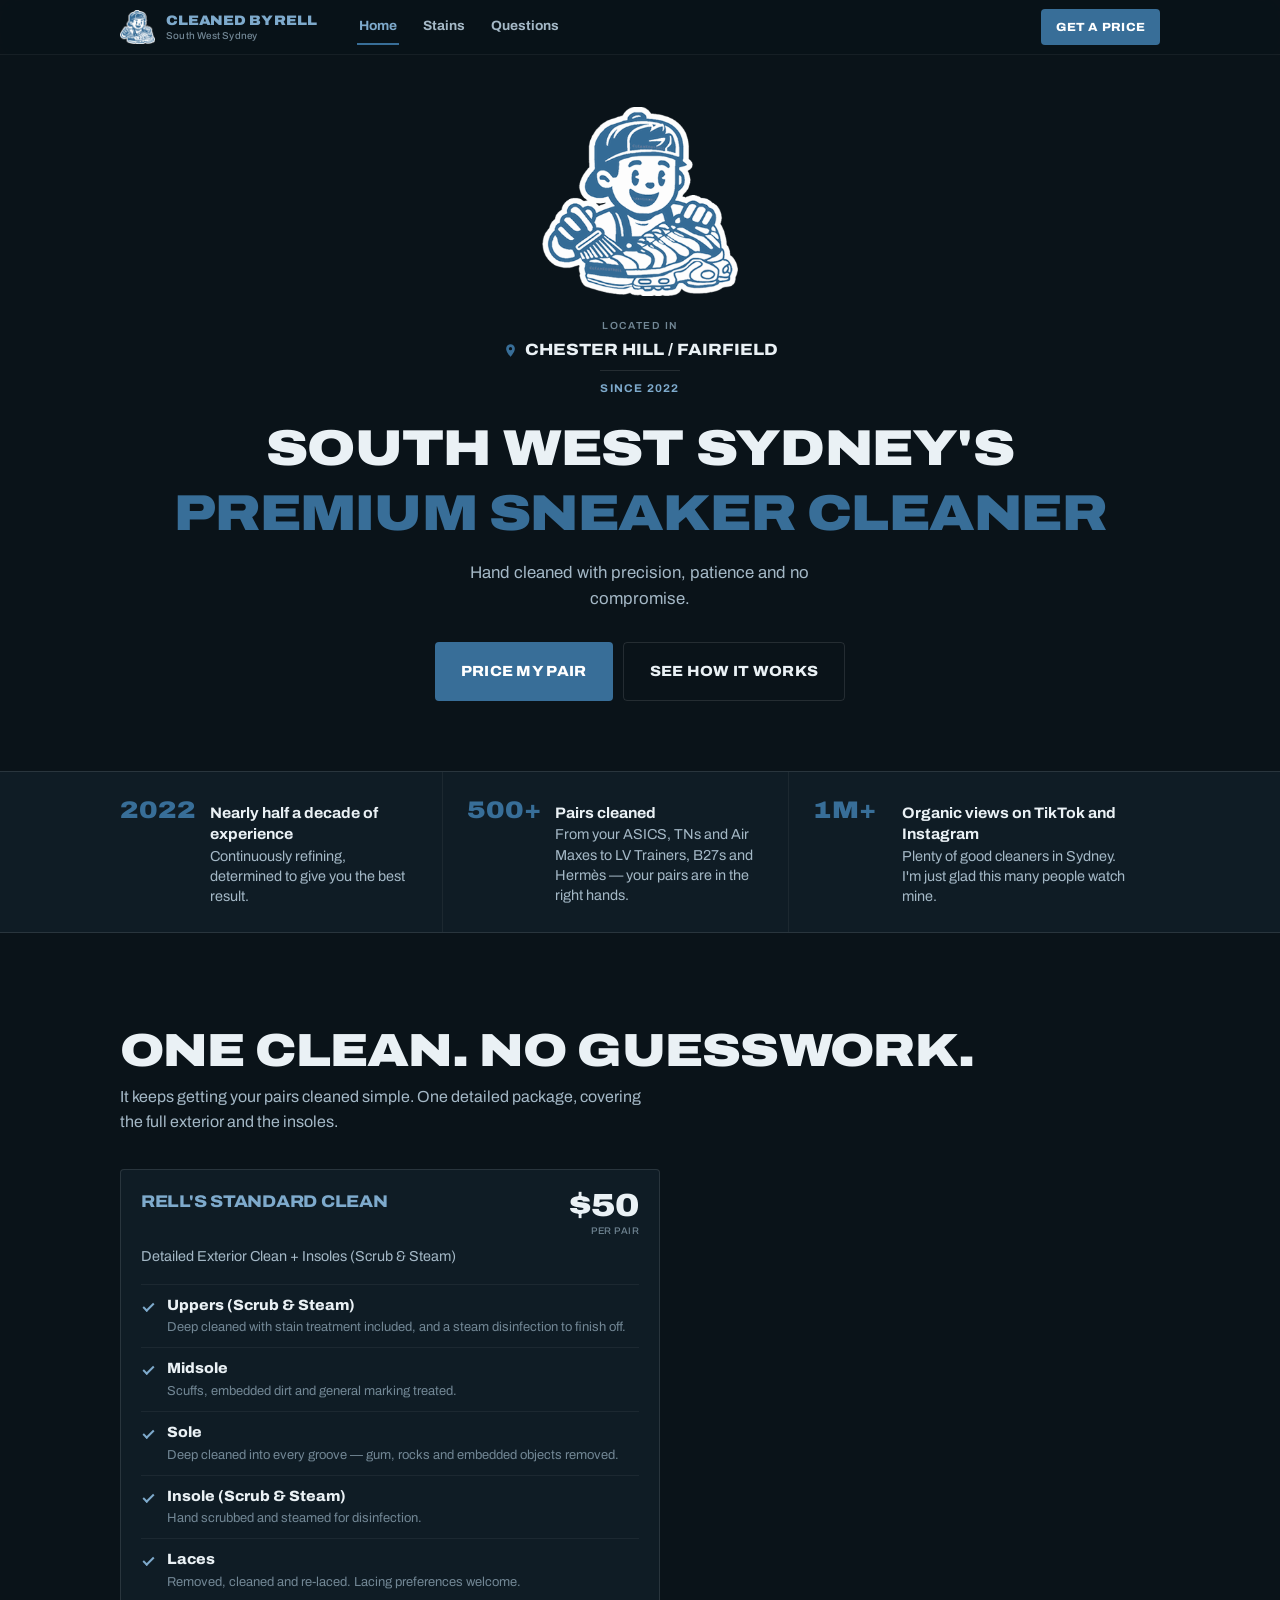
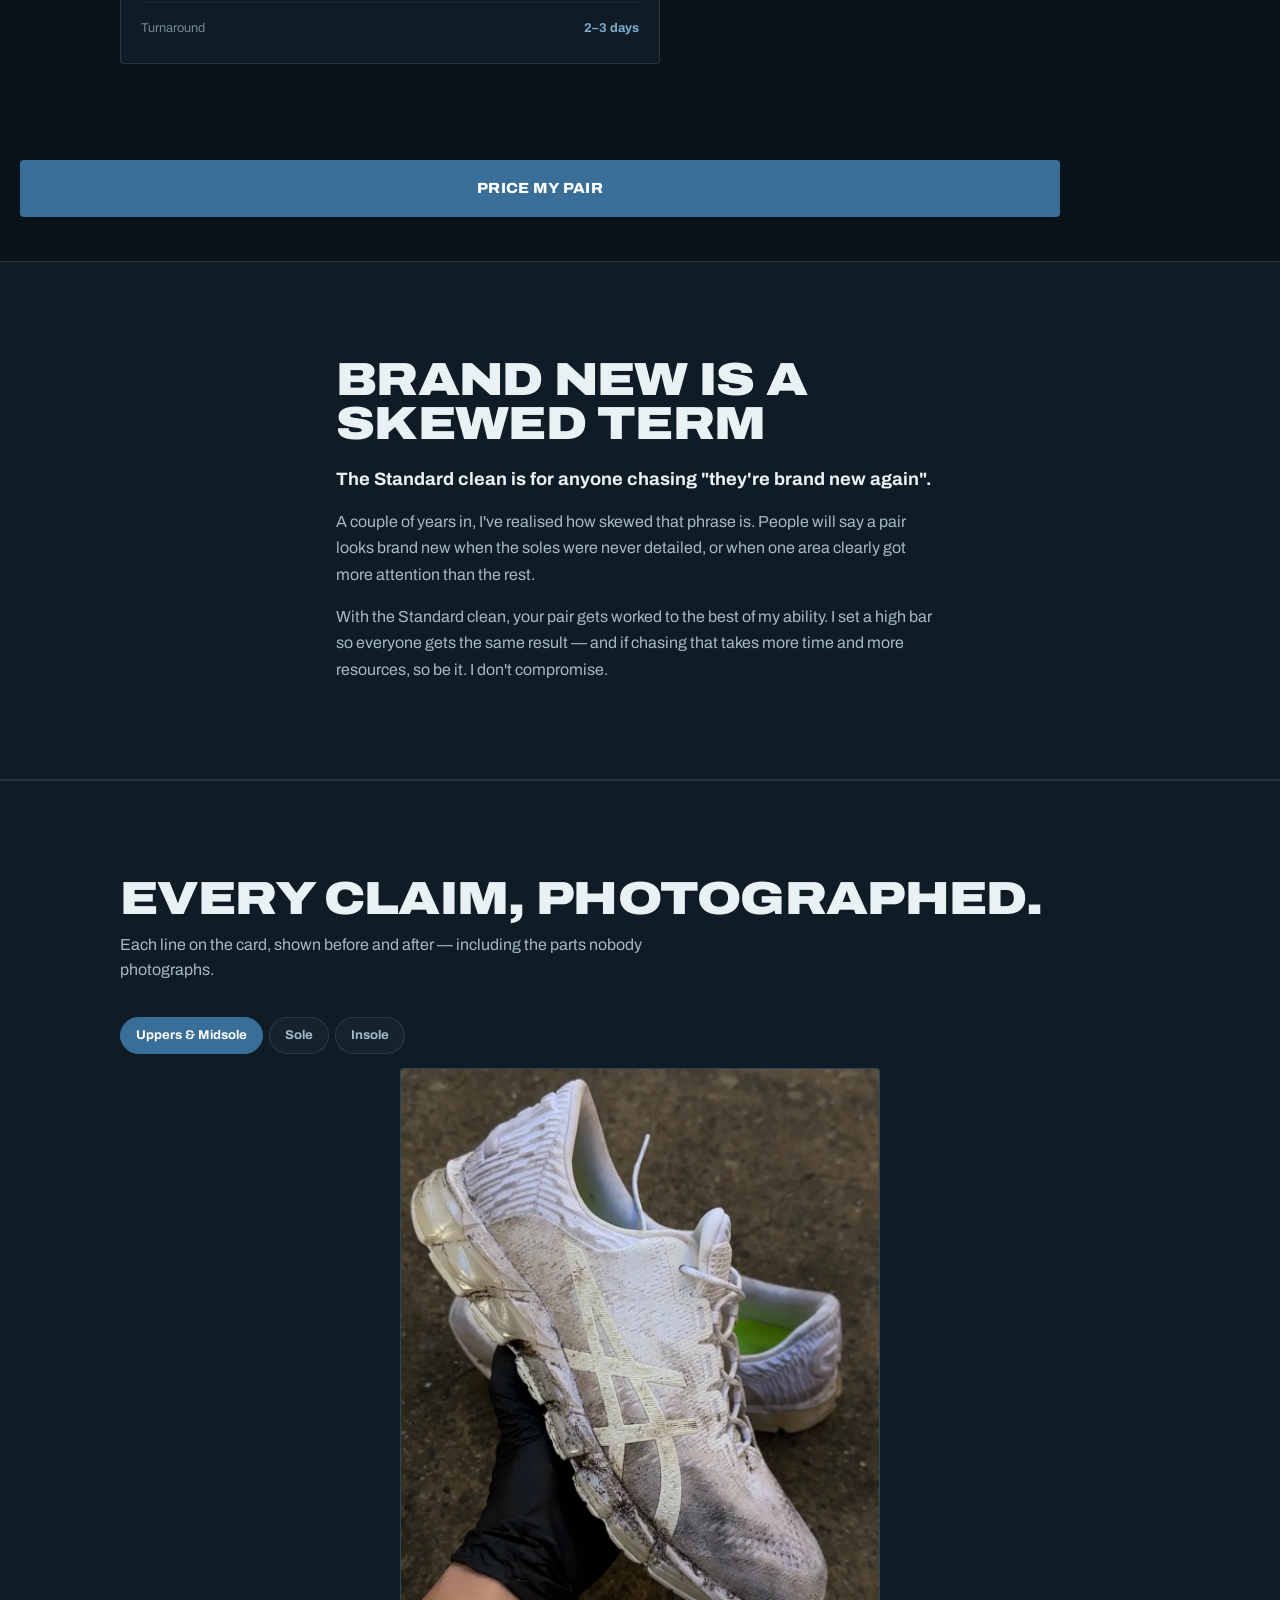
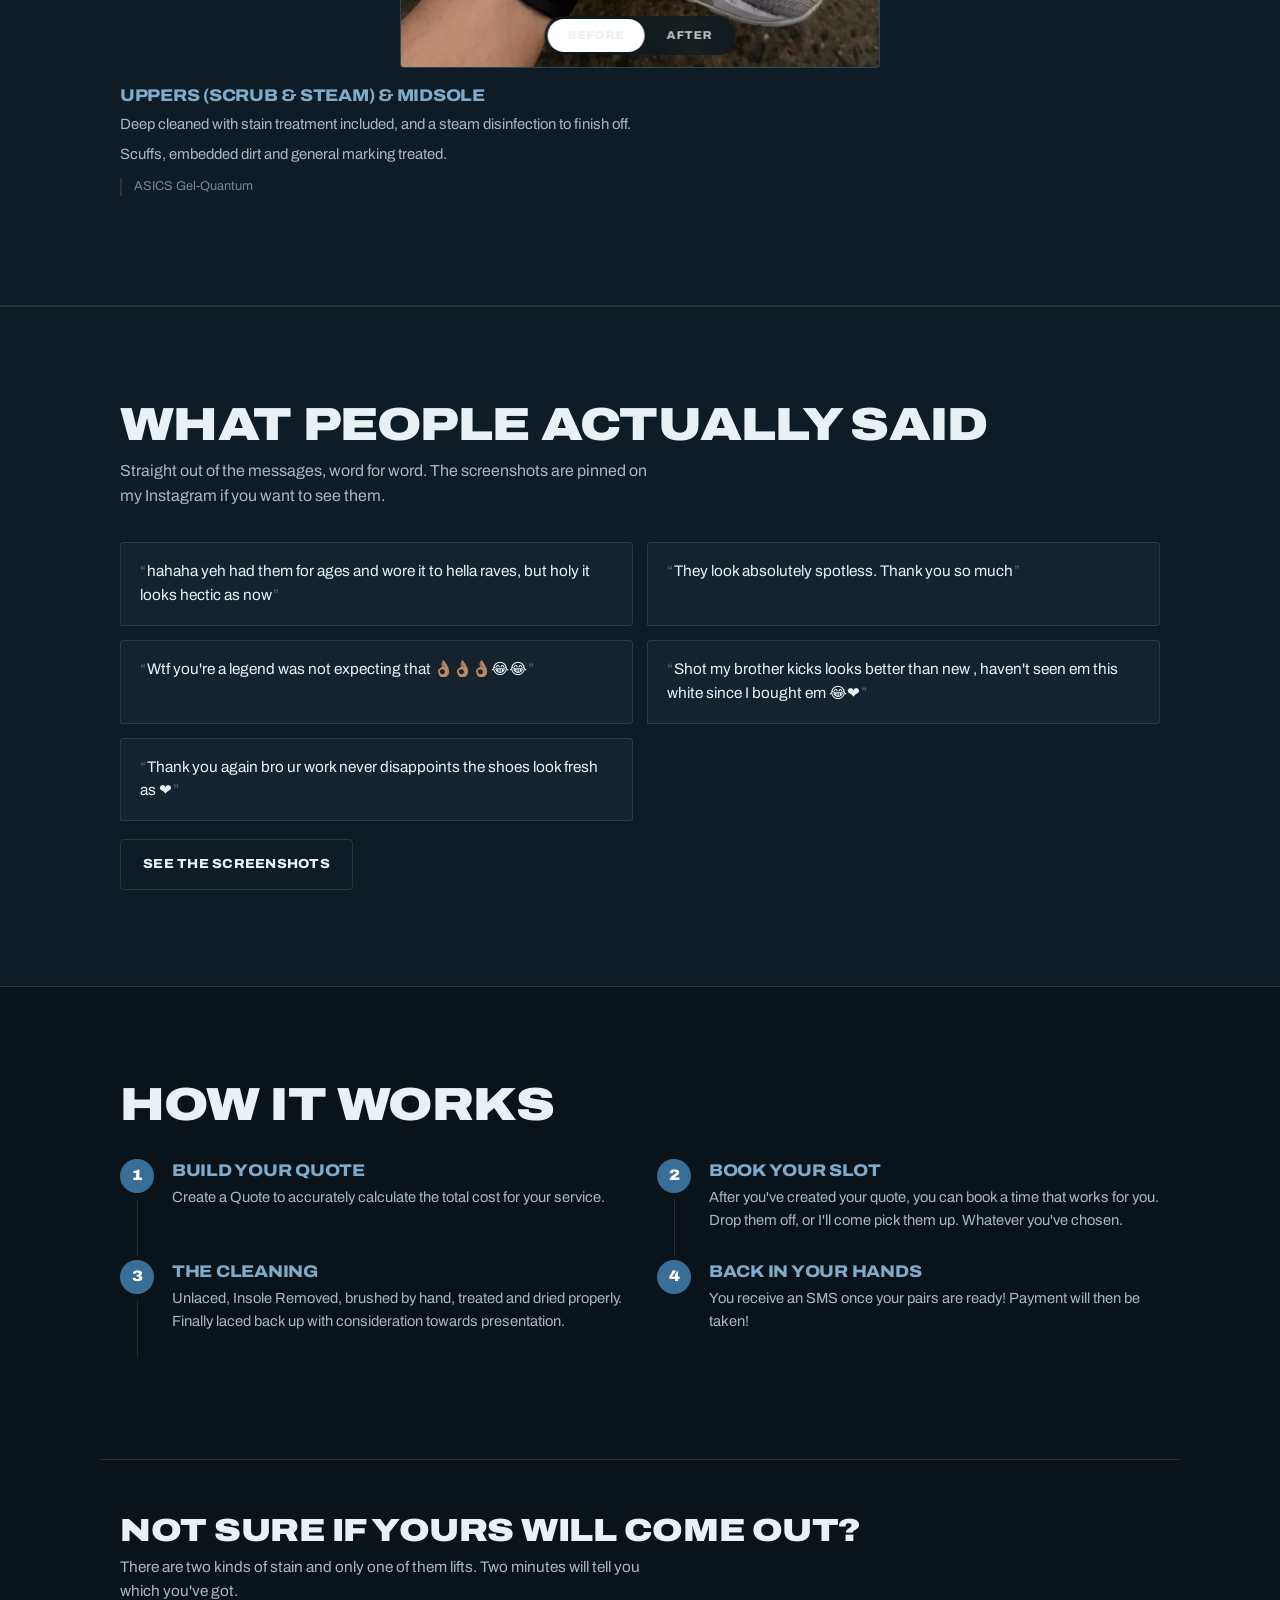
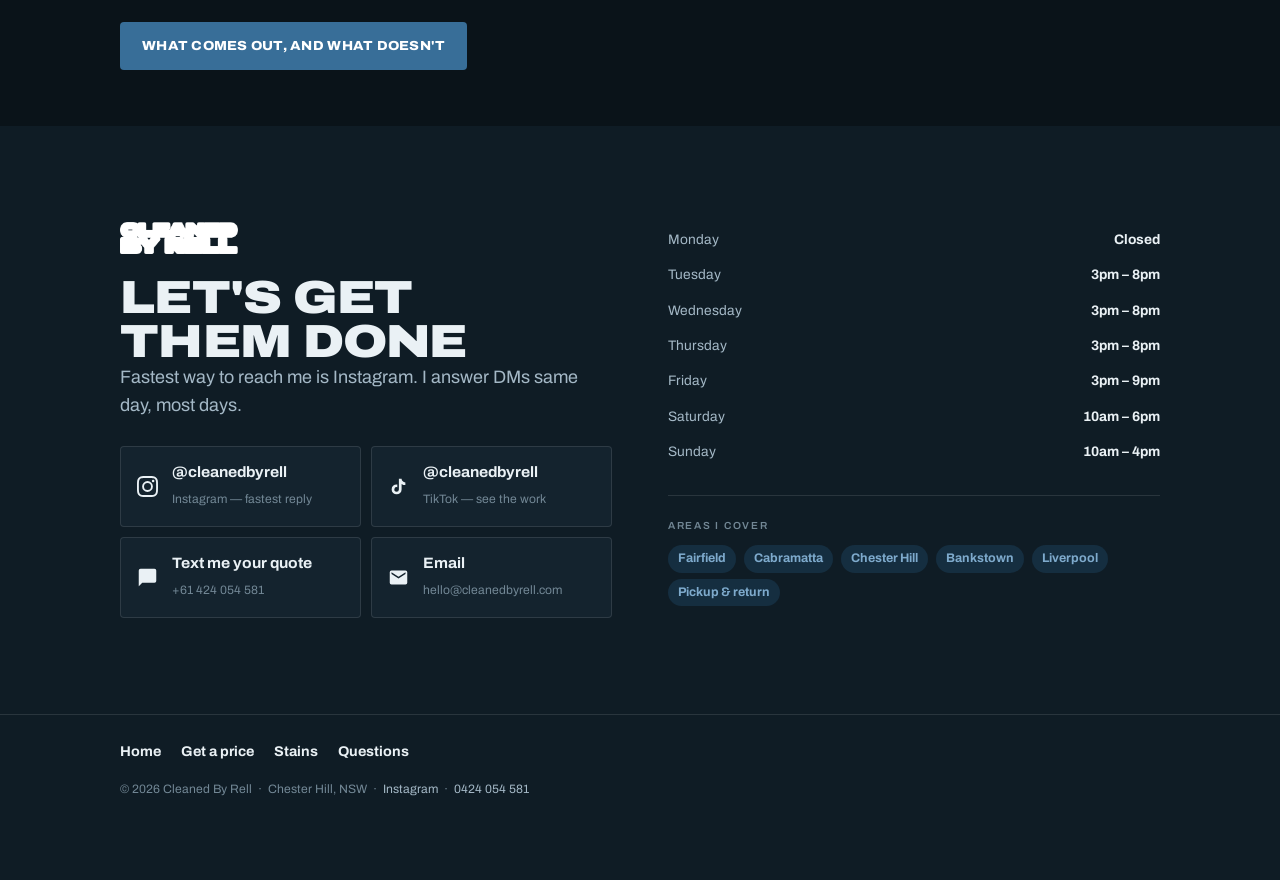
==== commit a9bdfe74: "tweeaks" ====
--- a/index.html
+++ b/index.html
@@ -10,25 +10,952 @@
 <meta property="og:title" content="Cleaned By Rell — Premium sneaker cleaning, South West Sydney">
 <meta property="og:description" content="Hand cleaned sneaker detailing in Chester Hill and Fairfield. One clean, $50 a pair. Pickup and return across South West Sydney, or post them Australia wide.">
 <meta property="og:type" content="website">
+<link rel="canonical" href="https://www.cleanedbyrell.com/">
+<link rel="icon" href="favicon.ico" sizes="any">
+<link rel="apple-touch-icon" href="apple-touch-icon.png">
+<meta property="og:url" content="https://www.cleanedbyrell.com/">
+<meta property="og:site_name" content="Cleaned By Rell">
+<meta property="og:locale" content="en_AU">
+<meta property="og:image" content="https://www.cleanedbyrell.com/og-image.png">
+<meta property="og:image:width" content="1200">
+<meta property="og:image:height" content="630">
+<meta property="og:image:alt" content="Cleaned By Rell">
+<meta name="twitter:card" content="summary_large_image">
+<meta name="twitter:image" content="https://www.cleanedbyrell.com/og-image.png">
+<script type="application/ld+json">
+{
+  "@context": "https://schema.org",
+  "@type": "LocalBusiness",
+  "@id": "https://www.cleanedbyrell.com/#business",
+  "name": "Cleaned By Rell",
+  "description": "Hand cleaned sneaker detailing in South West Sydney.",
+  "url": "https://www.cleanedbyrell.com/",
+  "telephone": "+61424054581",
+  "email": "hello@cleanedbyrell.com",
+  "image": "https://www.cleanedbyrell.com/og-image.png",
+  "logo": "https://www.cleanedbyrell.com/logo/mascot.png",
+  "priceRange": "$$",
+  "areaServed": [
+    {
+      "@type": "City",
+      "name": "Chester Hill"
+    },
+    {
+      "@type": "City",
+      "name": "Fairfield"
+    },
+    {
+      "@type": "City",
+      "name": "Cabramatta"
+    },
+    {
+      "@type": "City",
+      "name": "Bankstown"
+    },
+    {
+      "@type": "City",
+      "name": "Liverpool"
+    },
+    {
+      "@type": "City",
+      "name": "Canley Vale"
+    }
+  ],
+  "address": {
+    "@type": "PostalAddress",
+    "addressLocality": "Chester Hill",
+    "addressRegion": "NSW",
+    "postalCode": "2162",
+    "addressCountry": "AU"
+  },
+  "sameAs": [
+    "https://instagram.com/cleanedbyrell",
+    "https://tiktok.com/@cleanedbyrell"
+  ],
+  "makesOffer": {
+    "@type": "Offer",
+    "itemOffered": {
+      "@type": "Service",
+      "name": "Rell's Standard Clean",
+      "description": "A detailed full exterior clean \u2014 uppers scrubbed and steamed, midsole, soles detailed by hand, insoles scrubbed and steamed, laces."
+    },
+    "price": "50",
+    "priceCurrency": "AUD",
+    "eligibleQuantity": {
+      "@type": "QuantitativeValue",
+      "unitText": "per pair"
+    }
+  }
+}
+</script>
 <link rel="preconnect" href="https://fonts.googleapis.com">
 <link rel="preconnect" href="https://fonts.gstatic.com" crossorigin>
 <link href="https://fonts.googleapis.com/css2?family=Archivo:wdth,wght@62..125,100..900&display=swap" rel="stylesheet">
-<link rel="stylesheet" href="style.css">
+<style>
+/* ============================================================
+   CLEANED BY RELL — design tokens
+   ============================================================ */
+:root{
+  color-scheme: only dark;
+
+  /* Surfaces — blue-tinted dark, mixed down from the brand hue rather than
+     a neutral grey, so the page still sits in the #386E98 family. */
+  --base:#0A1319;      /* page */
+  --paper:#0F1C25;     /* alternating sections */
+  --docket:#14232E;    /* raised: cards, option rows, steppers */
+
+  /* The logo carries its own white keyline, so it sits on dark unaltered —
+     no chip, no stripped fills. */
+
+  /* The stain diagram, so it follows the theme. */
+  --thread:#C9D4DC;
+  --thread-dyed:#B9A08A;
+  --thread-edge:#7C8B97;
+
+  /* Text */
+  --ink:#EAF1F5;       /* primary */
+  --ink-70:#A4B8C6;    /* secondary */
+  --ink-45:#728795;    /* captions */
+
+  /* Brand blue. #386E98 only clears 3.4:1 on this background, so it carries
+     fills, buttons and borders — never small text. --blue-lift is the same
+     hue raised to 7.6:1 and does the blue text and icon work. */
+  --blue:#386E98;
+  --blue-lift:#7EAACC;
+  --blue-hi:#4A87B5;   /* button hover — lightens on dark */
+  --blue-deep:#7EAACC; /* alias -> --blue-lift */
+  --blue-wash:#152E40; /* selected / tinted panel */
+
+  --line:rgba(255,255,255,.11);
+  --line-soft:rgba(255,255,255,.055);
+
+  --shell:1080px;
+  --pad:20px;
+
+  --f-display:'Archivo',system-ui,sans-serif;
+  --r:4px;
+
+  --mascot:url("[data-uri]");
+  --wordmark:url("[data-uri]");
+  --wordmark-white:url("[data-uri]");
+}
+.mark{
+  background:var(--mascot) center/contain no-repeat;
+  aspect-ratio:578/557;
+}
+
+*,*::before,*::after{box-sizing:border-box}
+html{-webkit-text-size-adjust:100%;background:#0A1319;color-scheme:only dark}
+body{
+  margin:0;
+  background:var(--base);
+  color:var(--ink);
+  font-family:var(--f-display);
+  font-variation-settings:'wdth' 100,'wght' 400;
+  font-size:17px;
+  line-height:1.55;
+  -webkit-font-smoothing:antialiased;
+  overflow-x:hidden;
+}
+img{max-width:100%;display:block;height:auto}
+button{font:inherit;color:inherit}
+
+/* Display type — wide + heavy, echoing the wordmark */
+h1,h2,h3,.wide{
+  font-variation-settings:'wdth' 118,'wght' 900;
+  letter-spacing:-0.015em;
+  line-height:0.95;
+  margin:0;
+  text-transform:uppercase;
+}
+h1{font-size:clamp(2.15rem,10.4vw,4.3rem)}
+h2{font-size:clamp(1.85rem,8vw,2.9rem)}
+h3{font-size:1.06rem;font-variation-settings:'wdth' 112,'wght' 800;line-height:1.15}
+p{margin:0 0 1em;max-width:34em}
+.lede{font-size:1.06rem;color:var(--ink-70);line-height:1.6}
+
+.num{font-variant-numeric:tabular-nums;font-feature-settings:'tnum' 1}
+
+.shell{width:100%;max-width:var(--shell);margin:0 auto;padding-inline:var(--pad)}
+section{padding-block:clamp(52px,11vw,96px)}
+
+.sr{position:absolute;width:1px;height:1px;overflow:hidden;clip:rect(0 0 0 0);white-space:nowrap}
+
+:focus-visible{outline:3px solid var(--blue);outline-offset:3px;border-radius:2px}
+
+/* ============================================================
+   Header
+   ============================================================ */
+.hdr{
+  position:sticky;top:0;z-index:60;
+  background:rgba(10,19,25,.88);
+  backdrop-filter:saturate(1.6) blur(12px);
+  border-bottom:1px solid var(--line-soft);
+}
+.hdr-in{
+  max-width:var(--shell);margin:0 auto;padding:9px var(--pad);
+  display:flex;align-items:center;gap:14px;
+}
+.hdr-mark{height:34px;width:35px;flex:none}
+.hdr-name{
+  font-variation-settings:'wdth' 112,'wght' 900;
+  text-transform:uppercase;font-size:.86rem;letter-spacing:-.01em;
+  line-height:1;color:var(--blue-deep);
+}
+.hdr-name span{display:block;color:var(--ink-45);font-variation-settings:'wdth' 100,'wght' 500;
+  font-size:.62rem;letter-spacing:.02em;text-transform:none;margin-top:3px}
+.hdr-cta{margin-left:auto}
+
+/* Buttons */
+.btn{
+  display:inline-flex;align-items:center;justify-content:center;gap:8px;
+  background:var(--blue);color:#fff;border:0;
+  padding:14px 22px;border-radius:var(--r);
+  font-variation-settings:'wdth' 108,'wght' 800;
+  text-transform:uppercase;font-size:.82rem;letter-spacing:.02em;
+  text-decoration:none;cursor:pointer;
+  transition:background .15s ease,transform .1s ease;
+}
+.btn:hover{background:var(--blue-hi)}
+.btn:active{transform:translateY(1px)}
+.btn--sm{padding:9px 15px;font-size:.74rem}
+.btn--ghost{
+  background:transparent;color:var(--ink);
+  border:1px solid var(--line);box-shadow:none;
+}
+.btn--ghost:hover{background:var(--docket);border-color:var(--blue)}
+.btn--block{width:100%}
+.btn--lg{padding:17px 26px;font-size:.92rem}
+
+/* ============================================================
+   Hero
+   ============================================================ */
+.hero{padding-top:clamp(26px,7vw,52px);padding-bottom:clamp(38px,9vw,70px)}
+.hero-mascot{width:min(46vw,196px);margin:0 auto clamp(14px,3.5vw,22px)}
+/* meta strip: where he is + how long he's been at it */
+.hero-meta{
+  display:flex;flex-direction:column;align-items:center;
+  gap:7px;margin:0 0 clamp(20px,4.5vw,28px);
+}
+.hero-meta-k{
+  font-size:.64rem;letter-spacing:.17em;text-transform:uppercase;
+  color:var(--ink-45);font-variation-settings:'wdth' 100,'wght' 600;
+}
+.hero-loc{
+  display:flex;align-items:center;gap:7px;
+  font-variation-settings:'wdth' 112,'wght' 800;
+  text-transform:uppercase;font-size:1.02rem;line-height:1.1;text-align:center;
+}
+.hero-loc svg{width:15px;height:15px;fill:var(--blue);flex:none}
+.hero-exp{
+  margin-top:4px;padding-top:9px;border-top:1px solid var(--line);
+  font-size:.7rem;letter-spacing:.11em;text-transform:uppercase;
+  color:var(--blue-deep);font-variation-settings:'wdth' 104,'wght' 700;
+}
+.hero h1{text-align:center;text-wrap:balance}
+/* longer headline than the old one, so it needs to sit smaller to keep the
+   primary CTA above the fold on a phone */
+.hero h1{font-size:clamp(1.72rem,7.7vw,3.15rem)}
+.hero h1 em{margin-top:.34em}
+.hero h1 em{font-style:normal;display:block;color:var(--blue)}
+.hero-sub{
+  max-width:23em;margin:clamp(16px,4vw,22px) auto 0;
+  text-align:center;color:var(--ink-70);font-size:1.05rem;line-height:1.55;
+}
+.hero-actions{
+  display:flex;flex-direction:column;gap:10px;
+  max-width:340px;margin:clamp(22px,5vw,30px) auto 0;
+}
+.hero-where{
+  display:flex;flex-wrap:wrap;justify-content:center;gap:6px 8px;
+  margin-top:clamp(22px,5vw,30px);
+  font-size:.78rem;color:var(--ink-45);
+}
+.hero-where b{
+  font-variation-settings:'wdth' 100,'wght' 700;color:var(--blue-deep);
+  background:var(--blue-wash);padding:4px 10px;border-radius:100px;
+}
+
+/* Facts strip */
+.facts{
+  border-block:1px solid var(--line);
+  background:var(--paper);
+}
+.facts-in{
+  max-width:var(--shell);margin:0 auto;padding-inline:var(--pad);
+  display:grid;grid-template-columns:1fr;
+}
+.fact{padding:18px 0;border-bottom:1px solid var(--line-soft);display:flex;gap:14px;align-items:baseline}
+.fact:last-child{border-bottom:0}
+.fact-k{
+  font-variation-settings:'wdth' 118,'wght' 900;font-size:1.5rem;line-height:1;
+  color:var(--blue);flex:none;min-width:3.1em;
+}
+.fact-v{font-size:.9rem;color:var(--ink-70);line-height:1.4}
+.fact-v b{display:block;color:var(--ink);font-variation-settings:'wdth' 104,'wght' 700;font-size:.95rem}
+
+/* ============================================================
+   Section heading
+   ============================================================ */
+.sec-head{margin-bottom:clamp(22px,5vw,34px)}
+.sec-head p{margin-top:12px;color:var(--ink-70);font-size:1rem}
+
+/* ============================================================
+   Packages
+   ============================================================ */
+.tiers{display:grid;gap:14px}
+.tier{
+  background:var(--paper);border:1px solid var(--line);border-radius:var(--r);
+  padding:22px 20px 24px;position:relative;
+}
+.tier--hero{border-color:var(--blue);padding-top:40px}
+.tier-tag{
+  position:absolute;top:-1px;left:16px;
+  background:var(--blue);color:#fff;
+  font-size:.62rem;letter-spacing:.06em;text-transform:uppercase;
+  font-variation-settings:'wdth' 104,'wght' 800;
+  padding:5px 10px;border-radius:0 0 var(--r) var(--r);
+}
+.tier-top{display:flex;align-items:flex-start;justify-content:space-between;gap:16px}
+.tier h3{color:var(--blue-deep)}
+.tier-price{
+  font-variation-settings:'wdth' 116,'wght' 900;font-size:2rem;line-height:.9;
+  text-align:right;flex:none;
+}
+.tier-price small{
+  display:block;font-size:.6rem;font-variation-settings:'wdth' 100,'wght' 500;
+  color:var(--ink-45);text-transform:uppercase;letter-spacing:.05em;margin-top:6px;
+}
+.tier-for{margin:10px 0 16px;font-size:.9rem;color:var(--ink-70);max-width:none}
+.tier-base{
+  margin:0 0 2px;padding:10px 0 0;border-top:1px solid var(--line-soft);
+  font-variation-settings:'wdth' 104,'wght' 700;font-size:.85rem;color:var(--blue-deep);
+}
+.tier ul{list-style:none;margin:0;padding:0;border-top:1px solid var(--line-soft)}
+.tier-base + ul{border-top:0}
+.tier li{
+  padding:11px 0 11px 26px;border-bottom:1px solid var(--line-soft);
+  font-size:.9rem;position:relative;line-height:1.4;
+}
+.tier li b{
+  display:block;font-variation-settings:'wdth' 104,'wght' 800;
+  font-size:.93rem;line-height:1.25;
+}
+.tier li span{
+  display:block;font-size:.81rem;color:var(--ink-45);
+  margin-top:4px;line-height:1.4;
+}
+.tier li::before{
+  content:"";position:absolute;left:2px;top:18px;
+  width:11px;height:6px;border-left:2px solid var(--blue-lift);border-bottom:2px solid var(--blue-lift);
+  transform:rotate(-45deg);
+}
+.tier-best{margin-top:16px;padding-top:14px;border-top:1px solid var(--line-soft)}
+.tier-best-k{
+  font-size:.64rem;text-transform:uppercase;letter-spacing:.1em;color:var(--ink-45);
+  font-variation-settings:'wdth' 100,'wght' 700;margin-bottom:9px;
+}
+.tier-best ul{border-top:0}
+.tier-best li{padding:5px 0 5px 15px;border-bottom:0;font-size:.85rem;color:var(--ink-70)}
+.tier-best li::before{
+  content:"";position:absolute;left:0;top:14px;
+  width:7px;height:1.5px;background:var(--ink-45);
+  border:0;transform:none;border-radius:0;
+}
+.creed{background:var(--paper);border-block:1px solid var(--line)}
+.creed-in{max-width:36em}
+.creed h2{margin-bottom:20px}
+.creed .lead{
+  font-size:1.12rem;line-height:1.5;color:var(--ink);
+  font-variation-settings:'wdth' 102,'wght' 700;margin-bottom:16px;max-width:none;
+}
+.creed p{font-size:1rem;line-height:1.65;color:var(--ink-70);max-width:none}
+.creed p:last-child{margin-bottom:0}
+.tier-time{
+  margin-top:16px;font-size:.8rem;color:var(--ink-45);
+  display:flex;justify-content:space-between;gap:10px;
+}
+.tier-time b{color:var(--blue-deep);font-variation-settings:'wdth' 100,'wght' 700}
+
+/* ============================================================
+   Scope — the two levels of stain
+   ============================================================ */
+.scope{background:var(--paper);border-block:1px solid var(--line)}
+.scope-intro{font-size:1.02rem;color:var(--ink-70);max-width:36em;margin:0 0 clamp(24px,5vw,34px)}
+.lvl{
+  background:var(--docket);border:1px solid var(--line);border-radius:var(--r);
+  padding:20px;margin-bottom:14px;
+}
+.lvl--no{background:var(--paper);border-style:dashed}
+.lvl-top{display:flex;align-items:baseline;justify-content:space-between;gap:12px;flex-wrap:wrap}
+.lvl h3{color:var(--ink)}
+.lvl-verdict{
+  font-size:.72rem;text-transform:uppercase;letter-spacing:.07em;
+  font-variation-settings:'wdth' 104,'wght' 800;flex:none;
+  padding:5px 11px;border-radius:100px;
+}
+.lvl--yes .lvl-verdict{background:var(--blue);color:#fff}
+.lvl--no .lvl-verdict{background:var(--line);color:var(--ink-70)}
+.lvl-fig{margin:16px 0 4px}
+.lvl-fig svg{width:100%;height:auto;display:block}
+.lvl-cap{font-size:.76rem;color:var(--ink-45);margin:8px 0 0}
+.lvl-body{font-size:.94rem;color:var(--ink-70);margin:14px 0 0;max-width:38em}
+.lvl-ex{list-style:none;margin:16px 0 0;padding:14px 0 0;border-top:1px solid var(--line-soft)}
+.lvl-ex li{position:relative;padding:6px 0 6px 20px;font-size:.87rem;color:var(--ink-70)}
+.lvl--yes .lvl-ex li::before{
+  content:"";position:absolute;left:1px;top:13px;width:10px;height:5px;
+  border-left:2px solid var(--blue);border-bottom:2px solid var(--blue);transform:rotate(-45deg);
+}
+.lvl--no .lvl-ex li::before,.lvl--no .lvl-ex li::after{
+  content:"";position:absolute;left:2px;top:15px;width:11px;height:2px;background:var(--ink-45);
+}
+.lvl--no .lvl-ex li::before{transform:rotate(45deg)}
+.lvl--no .lvl-ex li::after{transform:rotate(-45deg)}
+.note .lvl-ex li::before,.note .lvl-ex li::after{
+  content:"";position:absolute;left:2px;top:15px;width:11px;height:2px;background:var(--ink-45);
+}
+.note .lvl-ex li::before{transform:rotate(45deg)}
+.note .lvl-ex li::after{transform:rotate(-45deg)}
+.notes{margin-top:clamp(26px,5vw,38px);display:grid;gap:0}
+.note{padding:18px 0;border-top:1px solid var(--line)}
+.note h4{
+  margin:0 0 7px;font-size:.95rem;color:var(--blue-deep);
+  font-variation-settings:'wdth' 104,'wght' 800;
+}
+.note p{margin:0;font-size:.9rem;color:var(--ink-70);line-height:1.6;max-width:38em}
+.scope-out{
+  margin-top:24px;padding:16px 18px;background:var(--blue-wash);
+  border-left:3px solid var(--blue);font-size:.9rem;line-height:1.5;
+}
+.scope-out b{font-variation-settings:'wdth' 104,'wght' 800}
+
+/* ============================================================
+   THE DOCKET — quote calculator
+   ============================================================ */
+.quote{background:var(--paper)}
+.quote .sec-head p{color:var(--ink-70)}
+.quote-grid{display:grid;gap:0}
+.assure{list-style:none;margin:0;padding:0;display:none}
+.assure li{
+  padding:11px 0 11px 28px;position:relative;font-size:.9rem;color:var(--ink-70);
+  border-top:1px solid var(--line);
+}
+.assure li::before{
+  content:"";position:absolute;left:2px;top:17px;
+  width:11px;height:6px;border-left:2px solid var(--blue-lift);border-bottom:2px solid var(--blue-lift);
+  transform:rotate(-45deg);
+}
+
+.docket{
+  background:var(--docket);color:var(--ink);
+  position:relative;border:1px solid var(--line);
+  border-top:2px solid var(--blue);border-radius:var(--r);
+  padding:0 clamp(16px,4.5vw,26px) 0;
+}
+
+.dk-head{
+  display:flex;align-items:center;gap:11px;
+  padding:20px 0 16px;border-bottom:1px solid var(--line);
+}
+.dk-mark{width:36px;flex:none}
+.dk-title{
+  font-variation-settings:'wdth' 118,'wght' 900;text-transform:uppercase;
+  font-size:1rem;line-height:1;
+}
+.dk-title span{
+  display:block;font-variation-settings:'wdth' 100,'wght' 500;
+  font-size:.64rem;color:var(--ink-45);letter-spacing:.04em;margin-top:4px;text-transform:none;
+}
+.dk-no{
+  margin-left:auto;text-align:right;font-size:.62rem;color:var(--ink-45);
+  text-transform:uppercase;letter-spacing:.05em;line-height:1.5;
+}
+.dk-no b{
+  display:block;font-size:1rem;color:var(--ink);
+  font-variation-settings:'wdth' 112,'wght' 800;letter-spacing:0;
+}
+
+fieldset{border:0;margin:0;padding:16px 0;border-bottom:1px dashed var(--line)}
+legend{
+  padding:0;font-variation-settings:'wdth' 106,'wght' 800;
+  font-size:.78rem;text-transform:uppercase;letter-spacing:.04em;color:var(--blue-deep);
+  margin-bottom:12px;
+}
+.hint{font-size:.76rem;color:var(--ink-45);margin:10px 0 0;line-height:1.45}
+
+/* selectable rows */
+.opts{display:grid;gap:8px}
+.opt{
+  display:flex;align-items:center;gap:12px;
+  border:1px solid var(--line);border-radius:var(--r);
+  padding:13px 14px;cursor:pointer;background:var(--docket);
+  transition:border-color .12s ease,background .12s ease;
+}
+.opt:hover{border-color:var(--blue-lift)}
+.opt input{position:absolute;opacity:0;pointer-events:none}
+.tick{
+  width:21px;height:21px;flex:none;border:2px solid var(--line);
+  border-radius:50%;position:relative;transition:all .12s ease;
+}
+.opt--check .tick{border-radius:var(--r)}
+.tick::after{
+  content:"";position:absolute;inset:0;margin:auto;
+  width:9px;height:9px;border-radius:50%;background:#fff;
+  transform:scale(0);transition:transform .13s ease;
+}
+.opt--check .tick::after{
+  width:10px;height:5px;border-radius:0;background:none;
+  border-left:2.5px solid #fff;border-bottom:2.5px solid #fff;
+  transform:rotate(-45deg) scale(0);margin-top:-2px;
+}
+.opt-body{flex:1;min-width:0;display:block}
+.opt-name{display:block;font-variation-settings:'wdth' 104,'wght' 700;font-size:.92rem;line-height:1.25}
+.opt-desc{display:block;font-size:.76rem;color:var(--ink-45);margin-top:3px;line-height:1.35}
+.opt-price{
+  flex:none;font-variation-settings:'wdth' 108,'wght' 800;font-size:.95rem;
+  text-align:right;color:var(--ink);
+}
+.opt-price small{display:block;font-size:.6rem;color:var(--ink-45);
+  font-variation-settings:'wdth' 100,'wght' 500;margin-top:2px}
+.opt:has(input:checked){border-color:var(--blue);background:var(--blue-wash)}
+.opt:has(input:checked) .tick{border-color:var(--blue);background:var(--blue)}
+.opt:has(input:checked) .tick::after{transform:scale(1)}
+.opt--check:has(input:checked) .tick::after{transform:rotate(-45deg) scale(1)}
+.opt:has(input:focus-visible){outline:3px solid var(--blue);outline-offset:2px}
+
+/* stepper */
+.step{
+  display:flex;align-items:center;gap:0;
+  border:1px solid var(--line);border-radius:var(--r);
+  overflow:hidden;background:var(--docket);width:100%;max-width:230px;
+}
+.step button{
+  width:52px;height:52px;flex:none;border:0;background:transparent;
+  font-size:1.5rem;line-height:1;cursor:pointer;color:var(--blue-deep);
+  font-variation-settings:'wght' 700;
+  transition:background .12s ease;
+}
+.step button:hover:not(:disabled){background:var(--blue-wash)}
+.step button:disabled{color:var(--line);cursor:not-allowed}
+.step output{
+  flex:1;text-align:center;
+  font-variation-settings:'wdth' 116,'wght' 900;font-size:1.35rem;
+  border-inline:1px solid var(--line);line-height:52px;
+}
+
+/* quantity rows — one per clean, no per-pair configuring */
+.qty{
+  display:flex;align-items:center;gap:12px;
+  border:1px solid var(--line);border-radius:var(--r);
+  padding:13px 14px;background:var(--docket);margin-bottom:8px;
+  transition:border-color .12s ease,background .12s ease;
+}
+.qty--on{border-color:var(--blue);background:var(--blue-wash)}
+.qty[hidden]{display:none}
+.qty-body{flex:1;min-width:0}
+.qty-name{
+  font-variation-settings:'wdth' 106,'wght' 800;font-size:.95rem;line-height:1.2;
+  display:flex;align-items:baseline;gap:8px;flex-wrap:wrap;
+}
+.qty-price{
+  font-variation-settings:'wdth' 104,'wght' 700;font-size:.85rem;color:var(--blue-deep);
+}
+.qty-desc{font-size:.76rem;color:var(--ink-45);margin-top:4px;line-height:1.35}
+.step--sm{max-width:118px;flex:none}
+.step--sm button{width:38px;height:40px;font-size:1.25rem}
+.step--sm output{font-size:1rem;line-height:40px}
+.addr{
+  width:100%;font:inherit;color:var(--ink);
+  background:var(--docket);border:1px solid var(--line);border-radius:var(--r);
+  padding:13px 14px;font-size:1rem;
+}
+.addr::placeholder{color:var(--ink-45)}
+.addr:focus{outline:3px solid var(--blue);outline-offset:2px;border-color:var(--blue)}
+.addr--ok{border-color:var(--blue);background:var(--blue-wash)}
+.dist{
+  margin:10px 0 0;font-size:.82rem;color:var(--ink-70);
+  display:flex;justify-content:space-between;gap:12px;align-items:baseline;
+}
+.dist b{font-variation-settings:'wdth' 106,'wght' 800;color:var(--ink);flex:none}
+.dist[hidden]{display:none}
+.q{
+  font-variation-settings:'wdth' 104,'wght' 700;font-size:.95rem;
+  line-height:1.4;margin:0 0 7px;color:var(--ink);
+}
+.q-sub{font-size:.82rem;color:var(--ink-45);line-height:1.45;margin:0 0 13px;max-width:36em}
+.sur + .sur{margin-top:20px;padding-top:20px;border-top:1px dashed var(--line)}
+.sur-count{margin-top:10px}
+.sur-count[hidden]{display:none}
+.tally[hidden]{display:none}
+.tally{
+  margin-top:14px;padding-top:12px;border-top:1px dashed var(--line);
+  font-size:.84rem;color:var(--ink-70);
+  display:flex;justify-content:space-between;gap:12px;
+}
+.tally b{font-variation-settings:'wdth' 106,'wght' 800;color:var(--ink)}
+.warn{
+  margin-top:12px;padding:12px 14px;border-left:3px solid var(--blue);
+  background:var(--blue-wash);font-size:.82rem;line-height:1.45;
+}
+.warn[hidden]{display:none}
+
+/* running totals *//* running totals */
+.dk-lines{padding:16px 0 4px;border-bottom:1px solid var(--line)}
+.ln{
+  display:flex;justify-content:space-between;gap:16px;align-items:baseline;
+  padding:6px 0;font-size:.88rem;
+}
+.ln--sub{padding:2px 0 2px 14px;font-size:.8rem}
+.ln--sub .ln-lbl{color:var(--ink-45)}
+.ln--sub .ln-val{font-variation-settings:'wdth' 100,'wght' 600;color:var(--ink-45)}
+.ln-lbl{color:var(--ink-70);min-width:0}
+.ln-val{font-variation-settings:'wdth' 104,'wght' 700;flex:none}
+.ln--off .ln-lbl,.ln--off .ln-val{color:var(--blue-lift)}
+.ln-new{animation:stamp .28s cubic-bezier(.2,1.5,.4,1) both}
+@keyframes stamp{from{opacity:0;transform:translateY(-5px) scale(.97)}to{opacity:1;transform:none}}
+
+.dk-total{padding:16px 0 6px;display:flex;justify-content:space-between;align-items:baseline;gap:16px}
+.dk-total-lbl{font-variation-settings:'wdth' 116,'wght' 900;text-transform:uppercase;font-size:1.05rem}
+.dk-total-val{font-variation-settings:'wdth' 118,'wght' 900;font-size:2.3rem;line-height:.9}
+.dk-pay{border-top:1px dashed var(--line);margin-top:12px;padding-top:10px}
+.pay{display:flex;justify-content:space-between;gap:14px;align-items:baseline;padding:5px 0;font-size:.87rem}
+.pay span{color:var(--ink-70)}
+.pay b{font-variation-settings:'wdth' 106,'wght' 800;flex:none}
+.pay--now b{color:var(--blue-deep)}
+.dk-eta{
+  display:flex;justify-content:space-between;gap:12px;
+  font-size:.76rem;color:var(--ink-45);padding:14px 0 18px;
+}
+.dk-eta b{color:var(--blue-deep);font-variation-settings:'wdth' 100,'wght' 700}
+.dk-foot{padding:0 0 26px}
+.dk-foot .btn{width:100%}
+.dk-note{font-size:.7rem;color:var(--ink-45);margin:12px 0 0;text-align:center;line-height:1.45;max-width:none}
+
+/* sticky mobile total */
+.stick{
+  position:fixed;left:0;right:0;bottom:0;z-index:70;
+  background:var(--docket);color:var(--ink);
+  padding:11px var(--pad) calc(11px + env(safe-area-inset-bottom));
+  display:flex;align-items:center;gap:14px;
+  transform:translateY(105%);transition:transform .24s ease;
+  border-top:2px solid var(--blue);
+}
+.stick.on{transform:none}
+.stick-lbl{font-size:.64rem;color:var(--ink-45);text-transform:uppercase;letter-spacing:.05em;line-height:1.3}
+.stick-val{font-variation-settings:'wdth' 116,'wght' 900;font-size:1.5rem;line-height:1}
+.stick .btn{margin-left:auto;flex:none}
+
+/* ============================================================
+   How it works
+   ============================================================ */
+.flow{list-style:none;margin:0;padding:0;counter-reset:s}
+.flow li{
+  counter-increment:s;position:relative;
+  padding:0 0 26px 52px;
+}
+.flow li::before{
+  content:counter(s);position:absolute;left:0;top:-2px;
+  width:34px;height:34px;border-radius:50%;
+  background:var(--blue);color:#fff;
+  display:grid;place-items:center;
+  font-variation-settings:'wdth' 110,'wght' 900;font-size:.95rem;
+}
+.flow li::after{
+  content:"";position:absolute;left:16.5px;top:38px;bottom:6px;
+  width:1.5px;background:var(--line);
+}
+.flow li:last-child{padding-bottom:0}
+.flow li:last-child::after{display:none}
+.flow h3{color:var(--blue-deep);margin-bottom:6px}
+.flow p{font-size:.92rem;color:var(--ink-70);margin:0}
+
+/* ============================================================
+   Five point proof
+   ============================================================ */
+.proof{background:var(--paper);border-block:1px solid var(--line)}
+.proof-tabs{display:flex;flex-wrap:wrap;gap:6px;margin-bottom:14px}
+.proof-tab{
+  border:1px solid var(--line);background:var(--docket);border-radius:100px;
+  padding:8px 15px;font-size:.79rem;cursor:pointer;color:var(--ink-70);
+  font-variation-settings:'wdth' 104,'wght' 700;
+  transition:background .13s ease,border-color .13s ease,color .13s ease;
+}
+.proof-tab:hover{border-color:var(--blue)}
+.proof-tab[aria-selected="true"]{background:var(--blue);border-color:var(--blue);color:#fff}
+.proof-frame{
+  position:relative;aspect-ratio:4/5;overflow:hidden;
+  max-width:480px;margin-inline:auto;
+  border:1px solid var(--line);border-radius:var(--r);background:var(--blue-wash);
+}
+.proof-img{
+  position:absolute;inset:0;width:100%;height:100%;object-fit:cover;
+  opacity:0;transition:opacity .24s ease;
+}
+.proof-img.on{opacity:1}
+video.proof-img{object-fit:cover;background:var(--blue-wash)}
+.proof-empty[hidden]{display:none}
+.proof-empty{
+  position:absolute;inset:0;display:grid;place-content:center;gap:7px;
+  text-align:center;padding:26px;color:var(--blue-deep);
+}
+.proof-empty b{font-variation-settings:'wdth' 112,'wght' 900;text-transform:uppercase;font-size:.85rem}
+.proof-empty span{font-size:.74rem;color:var(--ink-45);max-width:24em}
+.proof-empty code{
+  font-family:ui-monospace,SFMono-Regular,Menlo,monospace;font-size:.72rem;
+  background:var(--base);border:1px solid var(--line);border-radius:3px;padding:1px 5px;
+}
+.proof-toggle[hidden]{display:none}
+.proof-toggle{
+  position:absolute;left:50%;bottom:12px;transform:translateX(-50%);
+  display:flex;gap:2px;padding:3px;border-radius:100px;
+  background:rgba(12,26,36,.74);backdrop-filter:blur(8px);
+}
+.proof-toggle button{
+  border:0;background:transparent;color:rgba(255,255,255,.72);
+  padding:8px 20px;border-radius:100px;cursor:pointer;font-size:.71rem;
+  text-transform:uppercase;letter-spacing:.07em;
+  font-variation-settings:'wdth' 104,'wght' 800;
+  transition:background .15s ease,color .15s ease;
+}
+.proof-toggle button[aria-pressed="true"]{background:#fff;color:var(--ink)}
+.proof-cap{margin-top:18px}
+.proof-cap h3{color:var(--blue-deep);margin-bottom:7px}
+.proof-cap p{font-size:.93rem;color:var(--ink-70);margin:0 0 7px;max-width:38em}
+.proof-cap p:last-child{margin-bottom:0}
+.proof-pair{
+  margin-top:12px;font-size:.8rem;color:var(--ink-45);
+  padding-left:12px;border-left:2px solid var(--line);line-height:1.4;
+}
+.proof-pair[hidden]{display:none}
+
+/* ============================================================
+   FAQ
+   ============================================================ */
+.faq{border-top:1px solid var(--line)}
+.faq details{border-bottom:1px solid var(--line)}
+.faq summary{
+  list-style:none;cursor:pointer;padding:18px 40px 18px 0;position:relative;
+  font-variation-settings:'wdth' 104,'wght' 700;font-size:1rem;line-height:1.35;
+}
+.faq summary::-webkit-details-marker{display:none}
+.faq summary::after,.faq summary::before{
+  content:"";position:absolute;right:6px;top:50%;background:var(--blue-lift);
+  transition:transform .2s ease;
+}
+.faq summary::after{width:15px;height:2.5px;transform:translateY(-50%)}
+.faq summary::before{width:2.5px;height:15px;transform:translate(6.25px,-50%)}
+.faq details[open] summary::before{transform:translate(6.25px,-50%) scaleY(0)}
+.faq details[open] summary{color:var(--blue-deep)}
+.faq-a{padding:0 0 20px}
+.faq-a p{font-size:.93rem;color:var(--ink-70);margin:0 0 .8em}
+.faq-a p:last-child{margin-bottom:0}
+
+/* ============================================================
+   Book / footer
+   ============================================================ */
+.book{background:var(--paper);text-align:left}
+.book p{color:var(--ink-70)}
+.book-mark{
+  width:118px;margin-bottom:22px;aspect-ratio:753/203;
+  background:var(--wordmark-white) left center/contain no-repeat;
+}
+.chans{display:grid;gap:10px;margin-top:26px;max-width:420px}
+.chan{
+  display:flex;align-items:center;gap:14px;
+  background:var(--docket);border:1px solid var(--line);
+  border-radius:var(--r);padding:14px 16px;text-decoration:none;color:var(--ink);
+  transition:background .15s ease,border-color .15s ease;
+}
+.chan:hover{border-color:var(--blue-lift)}
+.chan svg{width:21px;height:21px;flex:none;fill:currentColor}
+.chan b{display:block;font-variation-settings:'wdth' 104,'wght' 700;font-size:.94rem}
+.chan span{font-size:.76rem;color:var(--ink-45)}
+.hours{
+  margin-top:30px;padding-top:22px;border-top:1px solid var(--line);
+  max-width:420px;
+}
+.hour{display:flex;justify-content:space-between;padding:7px 0;font-size:.86rem;color:var(--ink-70)}
+.hour b{font-variation-settings:'wdth' 100,'wght' 700;color:var(--ink)}
+
+.areas{margin-top:26px;padding-top:22px;border-top:1px solid var(--line)}
+.area-list{display:flex;flex-wrap:wrap;gap:6px 8px;margin-top:11px}
+.area-list b{
+  font-variation-settings:'wdth' 100,'wght' 700;font-size:.78rem;
+  color:var(--blue-deep);background:var(--blue-wash);padding:4px 10px;border-radius:100px;
+}
+.ftr{background:var(--paper);color:var(--ink-45);border-top:1px solid var(--line);font-size:.74rem}
+.ftr a{color:var(--ink-70);text-decoration:none}
+.ftr a:hover{color:var(--ink);text-decoration:underline}
+
+/* ============================================================
+   Desktop
+   ============================================================ */
+@media (min-width:720px){
+  body{font-size:18px}
+  .facts-in{grid-template-columns:repeat(3,1fr);gap:0}
+  .fact{border-bottom:0;border-right:1px solid var(--line-soft);padding:26px 24px 26px 0;margin-right:24px}
+  .fact:last-child{border-right:0;margin-right:0}
+  .tiers{grid-template-columns:1fr 1fr;gap:18px}
+  .tiers--one{grid-template-columns:minmax(0,540px)}
+  .hero-actions{flex-direction:row;justify-content:center;max-width:none}
+  .hero-actions .btn{flex:0 1 auto}
+  .flow{display:grid;grid-template-columns:1fr 1fr;gap:0 34px}
+  .flow li{padding-bottom:30px}
+  .chans{grid-template-columns:1fr 1fr;max-width:none}
+  .levels{display:grid;grid-template-columns:1fr 1fr;gap:14px;align-items:start}
+  .lvl{margin-bottom:0}
+  .notes{grid-template-columns:1fr 1fr;column-gap:40px}
+  .hours{max-width:none;columns:2;column-gap:40px}
+}
+@media (min-width:980px){
+  .quote-grid{
+    grid-template-columns:minmax(0,1fr) minmax(0,420px);
+    gap:56px;align-items:start;
+  }
+  .quote-copy{position:sticky;top:96px}
+  .assure{display:block;margin-top:34px;max-width:26em}
+  .docket{padding-inline:30px}
+  .stick{display:none}
+  .book-grid{display:grid;grid-template-columns:1fr 1fr;gap:56px;align-items:start}
+  .hours{margin-top:0;padding-top:0;border-top:0;columns:1}
+}
+
+@media (prefers-reduced-motion:reduce){
+  *,*::before,*::after{animation-duration:.01ms!important;transition-duration:.01ms!important}
+  html{scroll-behavior:auto}
+}
+html{scroll-behavior:smooth}
+[id]{scroll-margin-top:78px}
+
+
+/* ============================================================
+   Multi-page chrome
+   ============================================================ */
+.hdr-brand{display:flex;align-items:center;gap:11px;text-decoration:none;color:inherit;flex:none}
+.nav{display:none}
+.nav a{
+  text-decoration:none;color:var(--ink-70);font-size:.84rem;
+  font-variation-settings:'wdth' 102,'wght' 700;padding:6px 2px;
+  border-bottom:2px solid transparent;
+}
+.nav a:hover{color:var(--ink)}
+.nav a[aria-current]{color:var(--blue-deep);border-bottom-color:var(--blue)}
+
+.page-head{padding-block:clamp(30px,7vw,54px) 0}
+.page-head h1{font-size:clamp(2rem,9vw,3.2rem)}
+.page-head p{margin-top:14px;color:var(--ink-70);font-size:1.02rem}
+
+/* the "go do the next thing" block at the foot of each page */
+.nudge{padding-block:clamp(34px,7vw,56px);border-top:1px solid var(--line)}
+.nudge h2{font-size:clamp(1.4rem,6vw,2rem);margin-bottom:10px}
+.nudge p{color:var(--ink-70);font-size:.96rem;margin-bottom:18px}
+.jump{padding-block:0 clamp(30px,6vw,44px);margin:0}
+
+.ftr{padding-block:26px calc(80px + env(safe-area-inset-bottom))}
+.ftr-nav{display:flex;flex-wrap:wrap;gap:8px 20px;margin-bottom:16px}
+.ftr-nav a{
+  color:var(--ink);text-decoration:none;font-size:.88rem;
+  font-variation-settings:'wdth' 102,'wght' 700;
+}
+.ftr-nav a:hover{color:var(--blue-deep);text-decoration:underline}
+.ftr-meta{margin:0;font-size:.76rem;color:var(--ink-45);line-height:1.7}
+.ftr-meta a{color:var(--ink-70);text-decoration:none}
+.ftr-meta a:hover{color:var(--ink);text-decoration:underline}
+
+@media (min-width:720px){
+  .nav{display:flex;gap:22px;margin-left:26px}
+  .hdr-cta{margin-left:auto}
+}
+
+
+/* ============================================================
+   Reviews — verbatim feedback texts
+   ============================================================ */
+.revs-sec{background:var(--paper);border-block:1px solid var(--line)}
+.revs{display:grid;gap:12px}
+.rev{
+  background:var(--docket);border:1px solid var(--line);
+  border-radius:var(--r) var(--r) var(--r) 2px;   /* a nod to a message bubble */
+  padding:17px 19px;margin:0;
+}
+.rev-text{
+  margin:0;font-size:.96rem;line-height:1.55;color:var(--ink);
+  quotes:'\201C' '\201D';
+}
+.rev-text::before{content:open-quote;color:var(--blue);margin-right:1px}
+.rev-text::after{content:close-quote;color:var(--blue);margin-left:1px}
+.rev-who{
+  margin-top:13px;font-size:.78rem;color:var(--ink-45);
+  display:flex;flex-wrap:wrap;gap:3px 14px;align-items:baseline;
+}
+.rev-who b{color:var(--ink);font-variation-settings:'wdth' 102,'wght' 800;font-size:.82rem}
+.revs-cta{margin-top:18px}
+@media (min-width:720px){
+  .revs{grid-template-columns:1fr 1fr;gap:14px}
+}
+
+/* a logistics option that isn't live yet */
+.opt--soon{opacity:.55;cursor:not-allowed;background:var(--paper)}
+.opt--soon:hover{border-color:var(--line)}
+.opt-soon{
+  font-size:.66rem;text-transform:uppercase;letter-spacing:.07em;
+  color:var(--ink-45);font-variation-settings:'wdth' 100,'wght' 800;
+}
+
+
+/* ============================================================
+   Mobile: one centred axis for the title layer
+   ------------------------------------------------------------
+   The hero was centred and everything under it was left-aligned,
+   so the page changed axis halfway down. Headings and their short
+   intros now centre on a phone to match.
+
+   Deliberately NOT centred: body paragraphs, lists, card internals
+   and the whole quote form. Centred prose gives every line a ragged
+   left edge, so the eye has to hunt for where the next one starts —
+   and a centred form is materially harder to fill in. Those keep
+   their left edge, which is the same 20px the headings sit on.
+   ============================================================ */
+@media (max-width:719px){
+  .sec-head h2,
+  .sec-head p,
+  .page-head h1,
+  .page-head p,
+  .scope-intro,
+  .nudge h2,
+  .nudge p{
+    text-align:center;
+    margin-inline:auto;
+  }
+  .sec-head p,
+  .page-head p,
+  .scope-intro{max-width:30em}
+
+  /* the follow-on button centres with the block it belongs to */
+  .nudge .btn{display:flex;margin-inline:auto}
+
+  /* pill row reads better centred under a centred heading */
+  .proof-tabs{justify-content:center}
+  .ftr-nav{justify-content:center}
+  .ftr-meta{text-align:center}
+}
+
+</style>
 </head>
 <body data-page="home">
 
 <header class="hdr">
   <div class="hdr-in">
-    <a class="hdr-brand" href="index.html">
+    <a class="hdr-brand" href="preview-index.html">
       <span class="hdr-mark mark" aria-hidden="true"></span>
       <span class="hdr-name">Cleaned By Rell<span>South West Sydney</span></span>
     </a>
     <nav class="nav" aria-label="Main">
-      <a href="index.html"     data-nav="home">Home</a>
-      <a href="stains.html"    data-nav="stains">Stains</a>
-      <a href="questions.html" data-nav="questions">Questions</a>
+      <a href="preview-index.html"     data-nav="home">Home</a>
+      <a href="preview-stains.html"    data-nav="stains">Stains</a>
+      <a href="preview-questions.html" data-nav="questions">Questions</a>
     </nav>
-    <a class="btn btn--sm hdr-cta" href="quote.html">Get a price</a>
+    <a class="btn btn--sm hdr-cta" href="preview-quote.html">Get a price</a>
   </div>
 </header>
 
@@ -47,7 +974,7 @@
     <h1 id="heroHead"></h1>
     <p class="hero-sub" id="heroSub"></p>
     <div class="hero-actions">
-      <a class="btn btn--lg" href="quote.html">Price my pair</a>
+      <a class="btn btn--lg" href="preview-quote.html">Price my pair</a>
       <a class="btn btn--lg btn--ghost" href="#how">See how it works</a>
     </div>
   </section>
@@ -64,7 +991,7 @@
     <div class="tiers" id="tiers"></div>
   </section>
 
-  <p class="shell jump"><a href="quote.html" class="btn btn--lg btn--block">Price my pair</a></p>
+  <p class="shell jump"><a href="preview-quote.html" class="btn btn--lg btn--block">Price my pair</a></p>
 
 <!-- WHY THE STANDARD EXISTS -->
   <section class="creed" id="creed">
@@ -120,20 +1047,20 @@
     </div>
     <ol class="flow">
       <li>
-        <h3>Send your quote</h3>
-        <p>Build it on the docket above and send it through, or just message me a photo of the pair.</p>
+        <h3>Build your quote</h3>
+        <p>Create a Quote to accurately calculate the total cost for your service.</p>
       </li>
       <li>
         <h3>Book your slot</h3>
-        <p>I'll confirm the price and lock in a day. Drop them off, or I'll come pick them up.</p>
+        <p>After you've created your quote, you can book a time that works for you. Drop them off, or I'll come pick them up. Whatever you've chosen.</p>
       </li>
       <li>
-        <h3>They get cleaned</h3>
-        <p>Deconstructed, brushed by hand, treated and dried properly. You'll get progress shots along the way.</p>
+        <h3>The Cleaning</h3>
+        <p>Unlaced, Insole Removed, brushed by hand, treated and dried properly. Finally laced back up with consideration towards presentation.</p>
       </li>
       <li>
         <h3>Back in your hands</h3>
-        <p>Returned bagged and boxed with laces redone. Pay on collection.</p>
+        <p>You receive an SMS once your pairs are ready! Payment will then be taken!</p>
       </li>
     </ol>
   </section>
@@ -141,7 +1068,7 @@
   <section class="shell nudge">
     <h2>Not sure if yours will come out?</h2>
     <p>There are two kinds of stain and only one of them lifts. Two minutes will tell you which you've got.</p>
-    <a class="btn" href="stains.html">What comes out, and what doesn't</a>
+    <a class="btn" href="preview-stains.html">What comes out, and what doesn't</a>
   </section>
 
 <!-- BOOK -->
@@ -162,11 +1089,11 @@
           </a>
           <a class="chan" id="smsLink" href="#">
             <svg viewBox="0 0 24 24" aria-hidden="true"><path d="M20 2H4a2 2 0 0 0-2 2v18l4-4h14a2 2 0 0 0 2-2V4a2 2 0 0 0-2-2Z"/></svg>
-            <div><b>Text me your quote</b><span>Add your number in the config</span></div>
+            <div><b>Text me your quote</b><span>+61 424 054 581</span></div>
           </a>
           <a class="chan" id="mailLink" href="#">
             <svg viewBox="0 0 24 24" aria-hidden="true"><path d="M20 4H4a2 2 0 0 0-2 2v12a2 2 0 0 0 2 2h16a2 2 0 0 0 2-2V6a2 2 0 0 0-2-2Zm0 4-8 5-8-5V6l8 5 8-5v2Z"/></svg>
-            <div><b>Email</b><span>Add your address in the config</span></div>
+            <div><b>Email</b><span>hello@cleanedbyrell.com</span></div>
           </a>
         </div>
       </div>
@@ -184,10 +1111,10 @@
 <footer class="ftr">
   <div class="shell">
     <nav class="ftr-nav" aria-label="Footer">
-      <a href="index.html">Home</a>
-      <a href="quote.html">Get a price</a>
-      <a href="stains.html">Stains</a>
-      <a href="questions.html">Questions</a>
+      <a href="preview-index.html">Home</a>
+      <a href="preview-quote.html">Get a price</a>
+      <a href="preview-stains.html">Stains</a>
+      <a href="preview-questions.html">Questions</a>
     </nav>
     <p class="ftr-meta">
       &copy; <span id="yr"></span> Cleaned By Rell &nbsp;·&nbsp; Chester Hill, NSW &nbsp;·&nbsp;
@@ -197,7 +1124,1174 @@
   </div>
 </footer>
 
-<script src="config.js"></script>
-<script src="app.js"></script>
+<script>
+/* Everything editable lives here. One file, shared by every page. */
+
+const CONFIG = {
+
+  contact: {
+    phone: '0424 054 581',           // spaces are fine, they're stripped for the sms link
+    email: 'hello@cleanedbyrell.com',
+    instagram: 'cleanedbyrell'
+  },
+
+  /* ---- LANDING PAGE COPY ---------------------------------------------- */
+  hero: {
+    locationLabel: 'Located in',
+    location:      'Chester Hill / Fairfield',
+    experience:    'Since 2022',
+    headline:      "South West Sydney's",
+    accent:        'Premium Sneaker Cleaner',
+    sub:           'Hand cleaned with precision, patience and no compromise.'
+  },
+
+  /* ---- THE THREE FACTS UNDER THE HERO ---------------------------------- */
+  facts: [
+    { k: '2022',
+      title: 'Nearly half a decade of experience',
+      desc:  'Continuously refining, determined to give you the best result.' },
+
+    { k: '500+',
+      title: 'Pairs cleaned',
+      desc:  'From your ASICS, TNs and Air Maxes to LV Trainers, B27s and Hermès — your pairs are in the right hands.' },
+
+    { k: '1M+',
+      title: 'Organic views on TikTok and Instagram',
+      desc:  "Plenty of good cleaners in Sydney. I'm just glad this many people watch mine." }
+  ],
+
+  serviceAreas: ['Fairfield','Cabramatta','Chester Hill','Bankstown','Liverpool','Pickup & return'],
+
+  /* ---- THE CLEAN -------------------------------------------------------- */
+  packagesIntro: {
+    heading: 'One clean. No guesswork.',
+    sub: 'It keeps getting your pairs cleaned simple. One detailed package, covering the full exterior and the insoles.'
+  },
+
+  packages: [
+    {
+      id: 'standard',
+      name: "Rell's Standard Clean",
+      price: 50,
+      for: 'Detailed Exterior Clean + Insoles (Scrub & Steam)',
+      // each entry can be a plain string, or a name with its own detail line
+      includes: [
+        { id:'uppers', name:'Uppers (Scrub & Steam)',
+          desc:'Deep cleaned with stain treatment included, and a steam disinfection to finish off.' },
+        { id:'midsole', name:'Midsole',
+          desc:'Scuffs, embedded dirt and general marking treated.' },
+        { id:'sole', name:'Sole',
+          desc:'Deep cleaned into every groove — gum, rocks and embedded objects removed.' },
+        { id:'insole', name:'Insole (Scrub & Steam)',
+          desc:'Hand scrubbed and steamed for disinfection.' },
+        { id:'laces', name:'Laces',
+          desc:'Removed, cleaned and re-laced. Lacing preferences welcome.' }
+      ],
+    }
+  ],
+
+  /* ---- TURNAROUND -------------------------------------------------------
+     Bigger jobs take longer, so the estimate moves with the pair count. */
+  turnaround: {
+    base:  [2, 3],       // days, for up to `upTo` pairs
+    upTo:  5,
+    extra: [1, 2],       // added on top beyond that
+    note:  'Guaranteed turnaround times will be provided once dropped off as demand fluctuates.'
+  },
+
+  /* ---- ADD-ONS  (a quantity, in pairs) ---------------------------------
+     includedIn: package ids that already bundle this, so it can't be
+     double-charged. Nothing is bundled right now. */
+  addons: [
+    { id:'waterproof', name:'Waterproofing', price:20,
+      desc:'Fabric and leather protection, lasting 3–6 months.' }
+  ],
+
+  /* ---- WHY THE STANDARD EXISTS ----------------------------------------- */
+  creed: {
+    heading: 'Brand new is a skewed term',
+    lead: 'The Standard clean is for anyone chasing "they\'re brand new again".',
+    body: [
+      "A couple of years in, I've realised how skewed that phrase is. People will say a pair looks brand new when the soles were never detailed, or when one area clearly got more attention than the rest.",
+      "With the Standard clean, your pair gets worked to the best of my ability. I set a high bar so everyone gets the same result — and if chasing that takes more time and more resources, so be it. I don't compromise."
+    ]
+  },
+
+  /* ---- MATERIAL QUESTIONS ----------------------------------------------
+     Asked rather than offered. A surcharge nobody volunteers for is a
+     surcharge you end up collecting in person, so this is framed as a
+     disclosure the customer can answer about their own shoes. */
+  surcharges: [
+    {
+      id: 'textile',
+      name: 'Textiles surcharge',
+      price: 15,
+      question: 'Any pairs with materials such as suede, denim, or anything other than leather or mesh?',
+      sub:  'As these materials require specific treatments, the process involves increased care and labour.',
+      no:  'No — leather or mesh only',
+      yes: 'Yes, some of them',
+      note: '',
+      countLabel: 'How many of them?'
+    }
+  ],
+
+  /* ---- LOGISTICS ------------------------------------------------------- */
+  logistics: {
+    modes: [
+      { id:'store', name:'Dropoff to Me',
+        desc:'Located in Chester Hill, address provided once booking confirmed.' },
+      { id:'local', name:'Pickup & Dropoff Service',
+        desc:'Collected and Returned from Collection Point' },
+      // soon:true renders it greyed out and unselectable
+      { id:'mail',  name:'Interstate Postage',
+        desc:'Prepaid Shipping Label provided', soon:true }
+    ],
+
+    /* Pickup & return is priced by region, not by distance — these come
+       from a year of real jobs, so they account for traffic and parking,
+       not just kilometres. The zone list and the suburb-to-zone mapping
+       both live in suburbs.js. One fee covers collection AND return. */
+    travelDays: 1,        // added to the turnaround estimate
+
+    // AusPost prices already cover sending AND return
+    mail: {
+      options: [
+        { id:'post-std', name:'Standard (AusPost)', price:25, days:6 },
+        { id:'post-exp', name:'Express (AusPost)',  price:30, days:3 }
+      ],
+      maxPairs: 5,
+      states: 'NSW, VIC, ACT, QLD, WA, NT and SA',
+      note: 'Covers sending and return. Shipping insurance is available — message me for a figure.'
+    }
+  },
+
+  /* ---- PRIORITY SERVICE ------------------------------------------------- */
+  rush: [
+    { id:'std', name:'Standard', desc:'Normal queue', perPair:0, fixedEta:null },
+    { id:'pri', name:'Priority service', desc:'24–48 hour turnaround',
+      perPair:20, fixedEta:'24–48 hours' }
+  ],
+
+  /* ---- MULTI-PAIR DISCOUNT ----------------------------------------------
+     A flat amount off every pair once the job hits a tier. Tiers do not
+     stack — the highest one the job qualifies for is the one that applies. */
+  /* percent comes off the cleans only — not add-ons, surcharge, travel or
+     priority. At $50 a pair that is $5 off each, same as before, but it now
+     scales by itself if you ever change the price of a clean. */
+  bulk: {
+    tiers: [
+      { from: 5, percent: 10 }
+    ]
+  },
+
+  maxPairs: 20,
+
+  /* ---- BOOKING & PAYMENT --------------------------------------------- */
+  booking: {
+    // Paste your Square Appointments (or other) booking link here.
+    // While this is empty the button falls back to opening your Instagram.
+    url: '',
+    /* The deposit is whatever the travel or postage comes to, taken at
+       booking so a no-show doesn't leave you out of pocket for the drive.
+       Nothing to pay up front when they come to you. */
+    depositIsDelivery: true,
+    balanceNote: 'on collection',
+    quoteNote: 'NOTE: This quote is a reference only. If a pair is inspected and found to contain fabrics or textiles requiring specific treatments, a Textile Surcharge of $15 will be added.'
+  },
+
+  /* ---- WHAT COMES OUT, AND WHAT DOESN'T --------------------------------
+     Two levels of stain, plus a third category that isn't a stain at all.
+     The distinction is soiling vs staining: soiling sits on the fibre,
+     staining is when a coloured compound bonds to it ionically or
+     covalently and starts behaving like a dye. */
+  scope: {
+    heading: 'What comes out,\nand what doesn\'t',
+    intro: 'Most messages I get ask whether a stain will lift. The honest answer depends on which of two things it is, and you can usually work that out before you hand them over.',
+
+    levels: [
+      {
+        id: 'surface',
+        name: 'Surface level',
+        verdict: 'Usually comes out',
+        good: true,
+        body: 'The stain is sitting on the thread, not in it. Nothing has attached, and the fibre underneath is still its original colour. With the right treatment on the first attempt, this either lightens a long way or disappears completely.',
+        examples: [
+          'Everyday dirt, dust and mud',
+          'Scuffs on midsoles and outsoles',
+          'Yellowed and oxidised soles',
+          'Grass and fresh spills on mesh',
+          'Odour and dirty insoles',
+          'Dingy, discoloured laces'
+        ]
+      },
+      {
+        id: 'material',
+        name: 'Material level',
+        verdict: 'Stays, whatever I use',
+        good: false,
+        body: 'The colour has bonded to the thread itself. Once that happens it behaves like a dye — the fibre is not stained, the fibre is that colour. Pulling it out means pulling the fabric\'s own colour out with it, which is why I will not try.',
+        examples: [
+          'Set-in oil, grease and paint',
+          'Heavy dye transfer on white mesh',
+          'Old spills that were never treated',
+          'Anything a bleach-based remover has been used on'
+        ]
+      }
+    ],
+
+    notes: [
+      { t: 'Time is the part you control',
+        b: 'Bonding is not instant. It happens gradually, and both heat and pH speed it up. A spill brought to me the same week is usually still surface level. The same spill six months on has generally crossed over. Nothing else you do matters as much as how quickly it gets treated.' },
+
+      { t: 'Why white mesh is the worst case',
+        b: 'Mesh uppers are usually nylon, and nylon carries bonding sites that acidic colours latch straight onto — red soft drink, wine, sauces. On white mesh those cross from surface to material far faster than the same spill on leather.' },
+
+      { t: 'Why supermarket removers make it worse',
+        b: 'Most of them work by bleaching. They lift the colour out of the stain and the colour out of the fabric at the same time, and that part does not come back. Rubbing is the other one — it drives the substance deeper into the weave instead of lifting it out. If you have already tried something on it, tell me what, because it changes what I can safely use.' },
+
+      { t: 'What waterproofing actually does',
+        b: 'A protective coating works by occupying the sites on the fibre that a stain would otherwise bond to. It does not make a pair bulletproof, but it buys you time — it keeps a spill at surface level for longer, which is the difference between a stain that lifts and one that does not.' }
+    ],
+
+    damage: {
+      t: 'Some things are not stains at all',
+      b: 'These are damage rather than dirt, so no amount of cleaning touches them. I will tell you if I see any of it before I start.',
+      examples: [
+        'Cracked, peeling or flaking leather',
+        'Heat damage, burns and melted material',
+        'Deep permanent creasing',
+        'Sole separation — that is a repair, not a clean'
+      ]
+    },
+
+    outText: 'Genuinely not sure which one yours is? Send one photo and I will tell you straight before you book. That is the only thing I need to see in advance — everything else is priced above.'
+  },
+
+  /* ---- WHAT CUSTOMERS SAID ---------------------------------------------
+     Quotes from the feedback texts, word for word. Do not tidy the
+     grammar — texts that read like texts are the ones people believe.
+
+     `highlightUrl` points at the Instagram Highlight holding the actual
+     screenshots. That link is what makes this section credible: anyone
+     who doubts a quote can go and check it. Without it these are just
+     words you wrote about yourself.
+
+     Fill in what you have. `place` and `pair` both help — a first name
+     alone reads generic, a first name from Cabramatta with an Air Max
+     Plus reads like a person. Leave `when` off if you'd rather not date
+     them, but recency is one of the things people weigh most. */
+  reviews: {
+    heading: 'What people actually said',
+    sub: 'Straight out of the messages, word for word. The screenshots are pinned on my Instagram if you want to see them.',
+    highlightUrl: 'https://www.instagram.com/stories/highlights/18076124141256769/',
+    ctaLabel: 'See the screenshots',
+
+    /* Verbatim. Spelling, slang and emoji left exactly as sent — that is
+       what makes them read as real. Add name / place / pair / when as you
+       get them; anything left blank simply is not shown. */
+    items: [
+      { text: "hahaha yeh had them for ages and wore it to hella raves, but holy it looks hectic as now",
+        name: '', place: '', pair: '', when: '' },
+
+      { text: "They look absolutely spotless. Thank you so much",
+        name: '', place: '', pair: '', when: '' },
+
+      { text: "Wtf you're a legend was not expecting that \u{1F44C}\u{1F3FD}\u{1F44C}\u{1F3FD}\u{1F44C}\u{1F3FD}\u{1F602}\u{1F602}",
+        name: '', place: '', pair: '', when: '' },
+
+      { text: "Shot my brother kicks looks better than new , haven't seen em this white since I bought em \u{1F602}\u2764\uFE0F",
+        name: '', place: '', pair: '', when: '' },
+
+      { text: "Thank you again bro ur work never disappoints the shoes look fresh as \u2764\uFE0F",
+        name: '', place: '', pair: '', when: '' }
+    ]
+  },
+
+  /* ---- THE FIVE POINT PROOF --------------------------------------------
+     One pair, photographed against each of the five things the card claims.
+     Labels and captions come from the service card itself, so they cannot
+     drift. Fill in a before and after URL per point — any point left empty
+     still shows, with a note about which slot to fill. */
+  proof: {
+    heading: 'Every claim, photographed.',
+    sub: 'Each line on the card, shown before and after — including the parts nobody photographs.',
+    /* Each point is one before/after shot. `ids` lists which lines on the
+       service card that shot proves — one photo can cover more than one,
+       the way a side profile shows the upper and the midsole together.
+       Labels and captions are pulled from the card, so they can't drift.
+       `label` sits under the caption — name the shoe, or explain the shot
+       when it comes from a different pair. Leave it blank to hide it.
+       Paths are relative to index.html; a file that isn't uploaded yet
+       shows a note naming the one it's waiting on. */
+    points: [
+      { ids:['uppers','midsole'], label:'ASICS Gel-Quantum',
+        before:'[data-uri]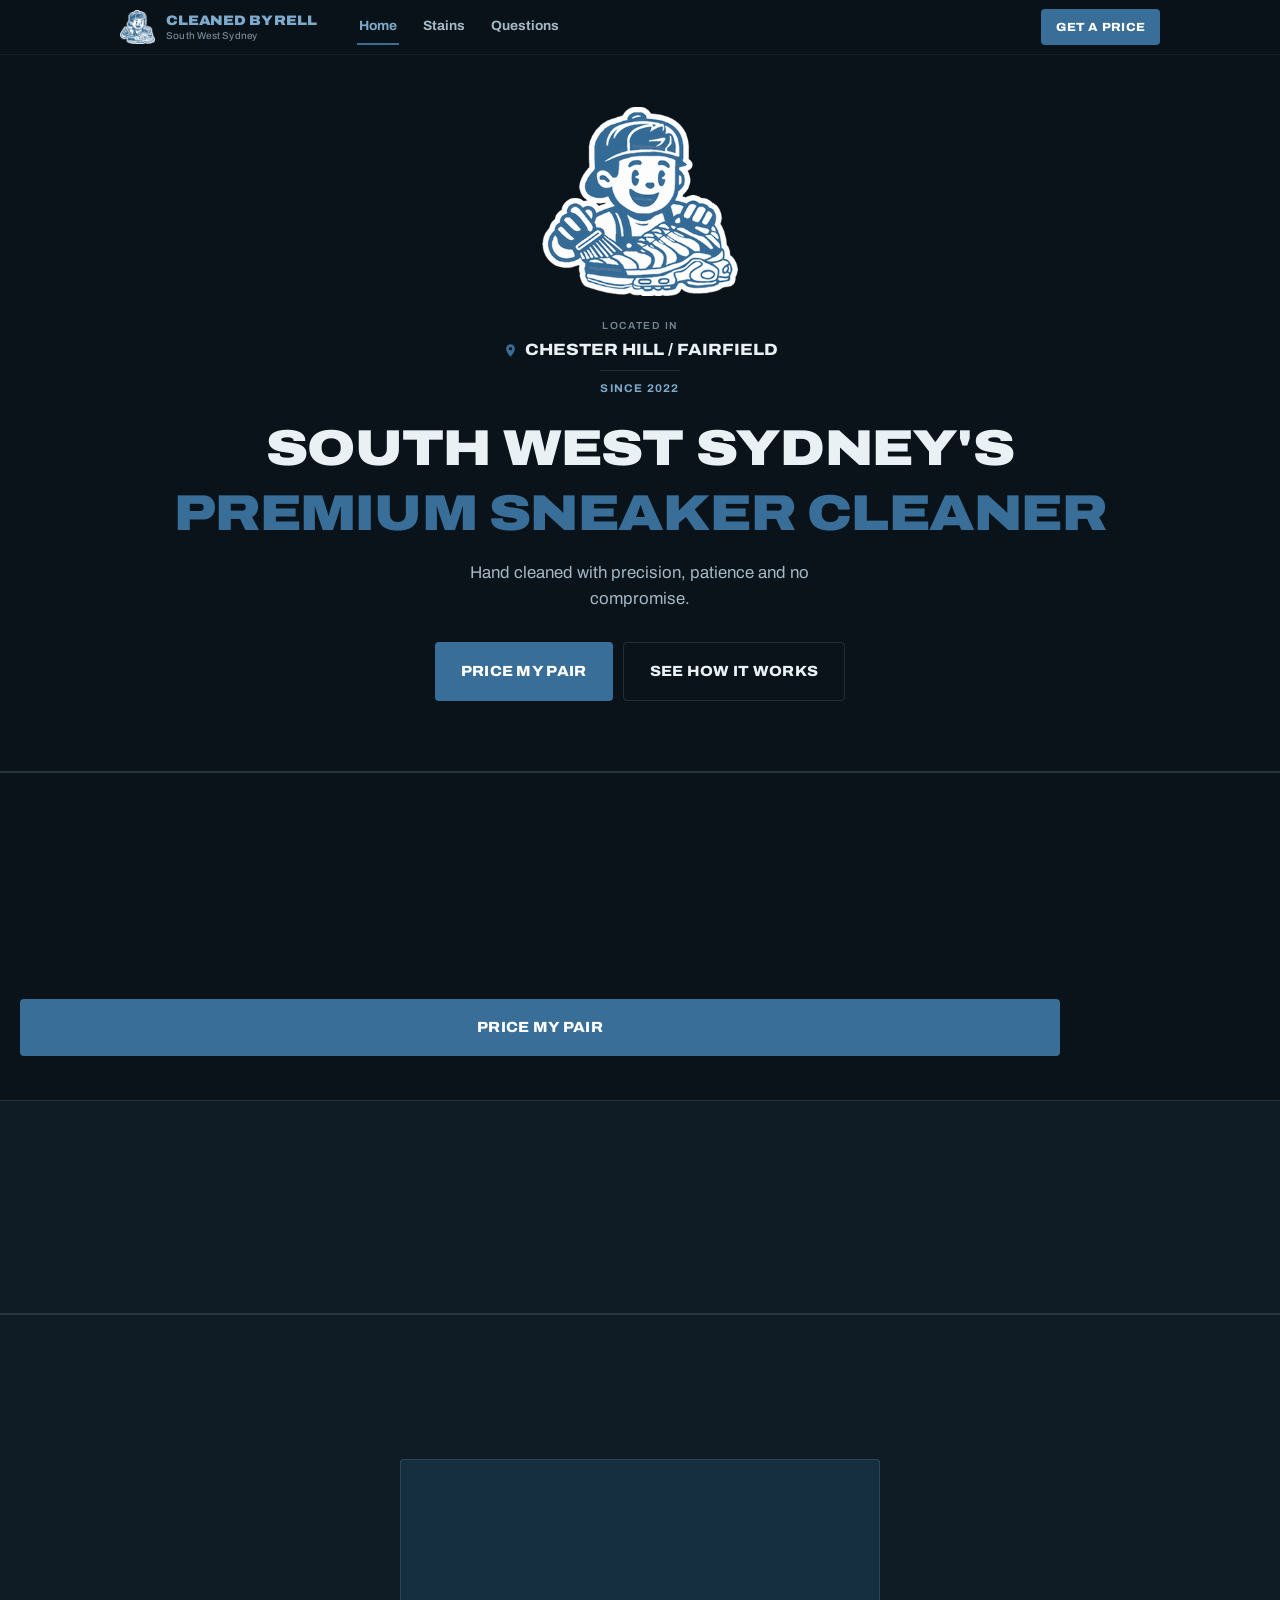
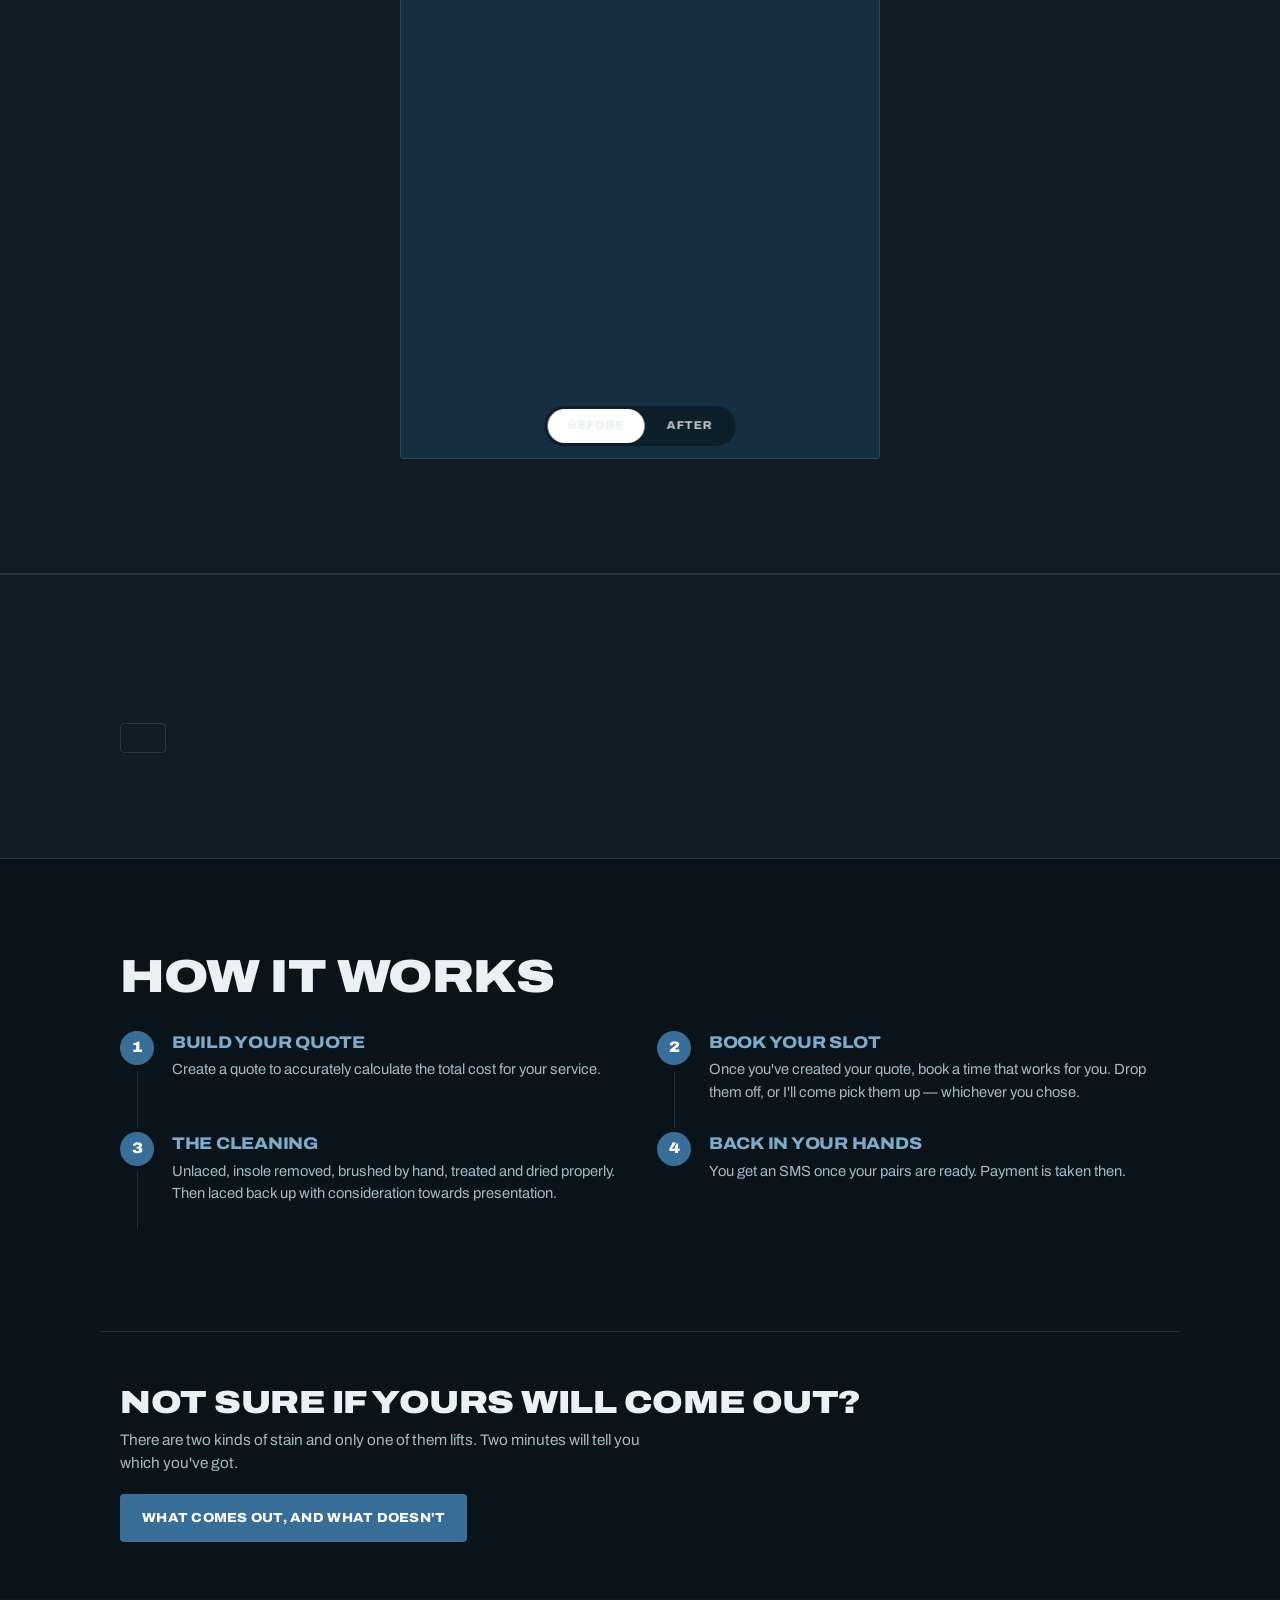
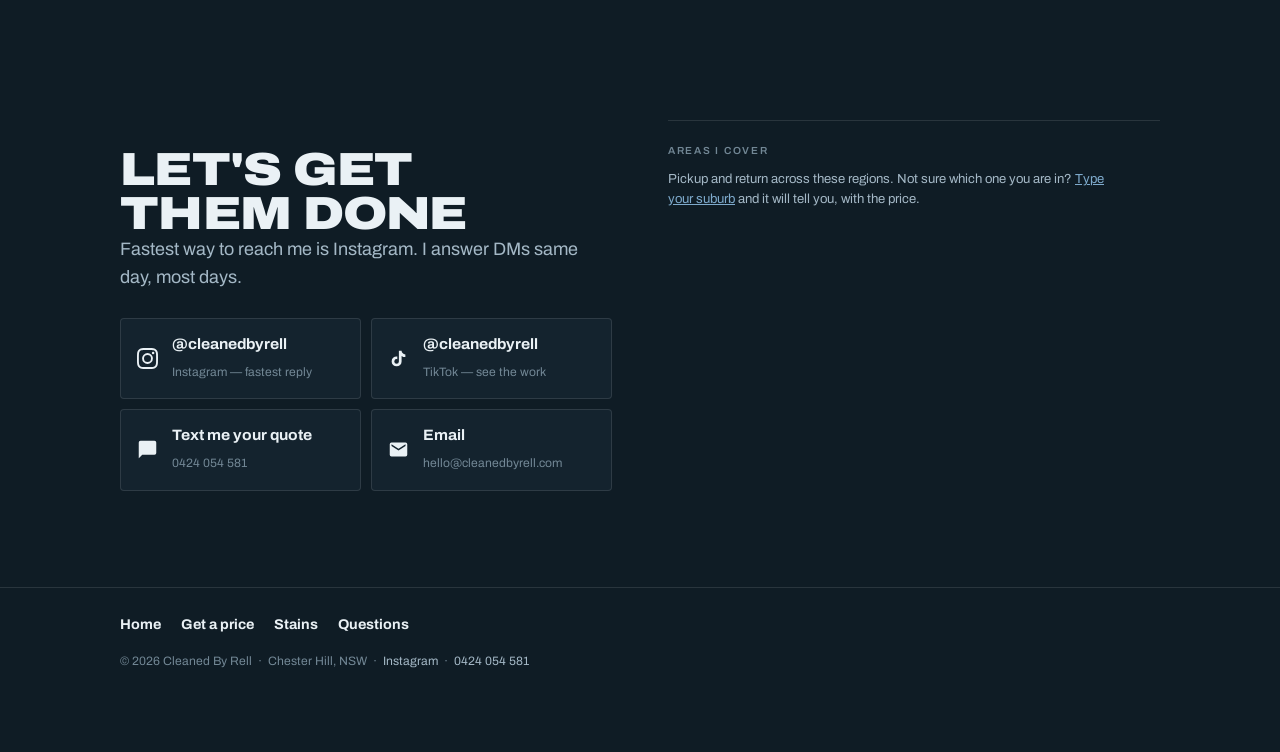
==== commit d8d5eac4: "animation fix" ====
--- a/index.html
+++ b/index.html
@@ -91,871 +91,22 @@
 <link rel="preconnect" href="https://fonts.googleapis.com">
 <link rel="preconnect" href="https://fonts.gstatic.com" crossorigin>
 <link href="https://fonts.googleapis.com/css2?family=Archivo:wdth,wght@62..125,100..900&display=swap" rel="stylesheet">
-<style>
-/* ============================================================
-   CLEANED BY RELL — design tokens
-   ============================================================ */
-:root{
-  color-scheme: only dark;
-
-  /* Surfaces — blue-tinted dark, mixed down from the brand hue rather than
-     a neutral grey, so the page still sits in the #386E98 family. */
-  --base:#0A1319;      /* page */
-  --paper:#0F1C25;     /* alternating sections */
-  --docket:#14232E;    /* raised: cards, option rows, steppers */
-
-  /* The logo carries its own white keyline, so it sits on dark unaltered —
-     no chip, no stripped fills. */
-
-  /* The stain diagram, so it follows the theme. */
-  --thread:#C9D4DC;
-  --thread-dyed:#B9A08A;
-  --thread-edge:#7C8B97;
-
-  /* Text */
-  --ink:#EAF1F5;       /* primary */
-  --ink-70:#A4B8C6;    /* secondary */
-  --ink-45:#728795;    /* captions */
-
-  /* Brand blue. #386E98 only clears 3.4:1 on this background, so it carries
-     fills, buttons and borders — never small text. --blue-lift is the same
-     hue raised to 7.6:1 and does the blue text and icon work. */
-  --blue:#386E98;
-  --blue-lift:#7EAACC;
-  --blue-hi:#4A87B5;   /* button hover — lightens on dark */
-  --blue-deep:#7EAACC; /* alias -> --blue-lift */
-  --blue-wash:#152E40; /* selected / tinted panel */
-
-  --line:rgba(255,255,255,.11);
-  --line-soft:rgba(255,255,255,.055);
-
-  --shell:1080px;
-  --pad:20px;
-
-  --f-display:'Archivo',system-ui,sans-serif;
-  --r:4px;
-
-  --mascot:url("[data-uri]");
-  --wordmark:url("[data-uri]");
-  --wordmark-white:url("[data-uri]");
-}
-.mark{
-  background:var(--mascot) center/contain no-repeat;
-  aspect-ratio:578/557;
-}
-
-*,*::before,*::after{box-sizing:border-box}
-html{-webkit-text-size-adjust:100%;background:#0A1319;color-scheme:only dark}
-body{
-  margin:0;
-  background:var(--base);
-  color:var(--ink);
-  font-family:var(--f-display);
-  font-variation-settings:'wdth' 100,'wght' 400;
-  font-size:17px;
-  line-height:1.55;
-  -webkit-font-smoothing:antialiased;
-  overflow-x:hidden;
-}
-img{max-width:100%;display:block;height:auto}
-button{font:inherit;color:inherit}
-
-/* Display type — wide + heavy, echoing the wordmark */
-h1,h2,h3,.wide{
-  font-variation-settings:'wdth' 118,'wght' 900;
-  letter-spacing:-0.015em;
-  line-height:0.95;
-  margin:0;
-  text-transform:uppercase;
-}
-h1{font-size:clamp(2.15rem,10.4vw,4.3rem)}
-h2{font-size:clamp(1.85rem,8vw,2.9rem)}
-h3{font-size:1.06rem;font-variation-settings:'wdth' 112,'wght' 800;line-height:1.15}
-p{margin:0 0 1em;max-width:34em}
-.lede{font-size:1.06rem;color:var(--ink-70);line-height:1.6}
-
-.num{font-variant-numeric:tabular-nums;font-feature-settings:'tnum' 1}
-
-.shell{width:100%;max-width:var(--shell);margin:0 auto;padding-inline:var(--pad)}
-section{padding-block:clamp(52px,11vw,96px)}
-
-.sr{position:absolute;width:1px;height:1px;overflow:hidden;clip:rect(0 0 0 0);white-space:nowrap}
-
-:focus-visible{outline:3px solid var(--blue);outline-offset:3px;border-radius:2px}
-
-/* ============================================================
-   Header
-   ============================================================ */
-.hdr{
-  position:sticky;top:0;z-index:60;
-  background:rgba(10,19,25,.88);
-  backdrop-filter:saturate(1.6) blur(12px);
-  border-bottom:1px solid var(--line-soft);
-}
-.hdr-in{
-  max-width:var(--shell);margin:0 auto;padding:9px var(--pad);
-  display:flex;align-items:center;gap:14px;
-}
-.hdr-mark{height:34px;width:35px;flex:none}
-.hdr-name{
-  font-variation-settings:'wdth' 112,'wght' 900;
-  text-transform:uppercase;font-size:.86rem;letter-spacing:-.01em;
-  line-height:1;color:var(--blue-deep);
-}
-.hdr-name span{display:block;color:var(--ink-45);font-variation-settings:'wdth' 100,'wght' 500;
-  font-size:.62rem;letter-spacing:.02em;text-transform:none;margin-top:3px}
-.hdr-cta{margin-left:auto}
-
-/* Buttons */
-.btn{
-  display:inline-flex;align-items:center;justify-content:center;gap:8px;
-  background:var(--blue);color:#fff;border:0;
-  padding:14px 22px;border-radius:var(--r);
-  font-variation-settings:'wdth' 108,'wght' 800;
-  text-transform:uppercase;font-size:.82rem;letter-spacing:.02em;
-  text-decoration:none;cursor:pointer;
-  transition:background .15s ease,transform .1s ease;
-}
-.btn:hover{background:var(--blue-hi)}
-.btn:active{transform:translateY(1px)}
-.btn--sm{padding:9px 15px;font-size:.74rem}
-.btn--ghost{
-  background:transparent;color:var(--ink);
-  border:1px solid var(--line);box-shadow:none;
-}
-.btn--ghost:hover{background:var(--docket);border-color:var(--blue)}
-.btn--block{width:100%}
-.btn--lg{padding:17px 26px;font-size:.92rem}
-
-/* ============================================================
-   Hero
-   ============================================================ */
-.hero{padding-top:clamp(26px,7vw,52px);padding-bottom:clamp(38px,9vw,70px)}
-.hero-mascot{width:min(46vw,196px);margin:0 auto clamp(14px,3.5vw,22px)}
-/* meta strip: where he is + how long he's been at it */
-.hero-meta{
-  display:flex;flex-direction:column;align-items:center;
-  gap:7px;margin:0 0 clamp(20px,4.5vw,28px);
-}
-.hero-meta-k{
-  font-size:.64rem;letter-spacing:.17em;text-transform:uppercase;
-  color:var(--ink-45);font-variation-settings:'wdth' 100,'wght' 600;
-}
-.hero-loc{
-  display:flex;align-items:center;gap:7px;
-  font-variation-settings:'wdth' 112,'wght' 800;
-  text-transform:uppercase;font-size:1.02rem;line-height:1.1;text-align:center;
-}
-.hero-loc svg{width:15px;height:15px;fill:var(--blue);flex:none}
-.hero-exp{
-  margin-top:4px;padding-top:9px;border-top:1px solid var(--line);
-  font-size:.7rem;letter-spacing:.11em;text-transform:uppercase;
-  color:var(--blue-deep);font-variation-settings:'wdth' 104,'wght' 700;
-}
-.hero h1{text-align:center;text-wrap:balance}
-/* longer headline than the old one, so it needs to sit smaller to keep the
-   primary CTA above the fold on a phone */
-.hero h1{font-size:clamp(1.72rem,7.7vw,3.15rem)}
-.hero h1 em{margin-top:.34em}
-.hero h1 em{font-style:normal;display:block;color:var(--blue)}
-.hero-sub{
-  max-width:23em;margin:clamp(16px,4vw,22px) auto 0;
-  text-align:center;color:var(--ink-70);font-size:1.05rem;line-height:1.55;
-}
-.hero-actions{
-  display:flex;flex-direction:column;gap:10px;
-  max-width:340px;margin:clamp(22px,5vw,30px) auto 0;
-}
-.hero-where{
-  display:flex;flex-wrap:wrap;justify-content:center;gap:6px 8px;
-  margin-top:clamp(22px,5vw,30px);
-  font-size:.78rem;color:var(--ink-45);
-}
-.hero-where b{
-  font-variation-settings:'wdth' 100,'wght' 700;color:var(--blue-deep);
-  background:var(--blue-wash);padding:4px 10px;border-radius:100px;
-}
-
-/* Facts strip */
-.facts{
-  border-block:1px solid var(--line);
-  background:var(--paper);
-}
-.facts-in{
-  max-width:var(--shell);margin:0 auto;padding-inline:var(--pad);
-  display:grid;grid-template-columns:1fr;
-}
-.fact{padding:18px 0;border-bottom:1px solid var(--line-soft);display:flex;gap:14px;align-items:baseline}
-.fact:last-child{border-bottom:0}
-.fact-k{
-  font-variation-settings:'wdth' 118,'wght' 900;font-size:1.5rem;line-height:1;
-  color:var(--blue);flex:none;min-width:3.1em;
-}
-.fact-v{font-size:.9rem;color:var(--ink-70);line-height:1.4}
-.fact-v b{display:block;color:var(--ink);font-variation-settings:'wdth' 104,'wght' 700;font-size:.95rem}
-
-/* ============================================================
-   Section heading
-   ============================================================ */
-.sec-head{margin-bottom:clamp(22px,5vw,34px)}
-.sec-head p{margin-top:12px;color:var(--ink-70);font-size:1rem}
-
-/* ============================================================
-   Packages
-   ============================================================ */
-.tiers{display:grid;gap:14px}
-.tier{
-  background:var(--paper);border:1px solid var(--line);border-radius:var(--r);
-  padding:22px 20px 24px;position:relative;
-}
-.tier--hero{border-color:var(--blue);padding-top:40px}
-.tier-tag{
-  position:absolute;top:-1px;left:16px;
-  background:var(--blue);color:#fff;
-  font-size:.62rem;letter-spacing:.06em;text-transform:uppercase;
-  font-variation-settings:'wdth' 104,'wght' 800;
-  padding:5px 10px;border-radius:0 0 var(--r) var(--r);
-}
-.tier-top{display:flex;align-items:flex-start;justify-content:space-between;gap:16px}
-.tier h3{color:var(--blue-deep)}
-.tier-price{
-  font-variation-settings:'wdth' 116,'wght' 900;font-size:2rem;line-height:.9;
-  text-align:right;flex:none;
-}
-.tier-price small{
-  display:block;font-size:.6rem;font-variation-settings:'wdth' 100,'wght' 500;
-  color:var(--ink-45);text-transform:uppercase;letter-spacing:.05em;margin-top:6px;
-}
-.tier-for{margin:10px 0 16px;font-size:.9rem;color:var(--ink-70);max-width:none}
-.tier-base{
-  margin:0 0 2px;padding:10px 0 0;border-top:1px solid var(--line-soft);
-  font-variation-settings:'wdth' 104,'wght' 700;font-size:.85rem;color:var(--blue-deep);
-}
-.tier ul{list-style:none;margin:0;padding:0;border-top:1px solid var(--line-soft)}
-.tier-base + ul{border-top:0}
-.tier li{
-  padding:11px 0 11px 26px;border-bottom:1px solid var(--line-soft);
-  font-size:.9rem;position:relative;line-height:1.4;
-}
-.tier li b{
-  display:block;font-variation-settings:'wdth' 104,'wght' 800;
-  font-size:.93rem;line-height:1.25;
-}
-.tier li span{
-  display:block;font-size:.81rem;color:var(--ink-45);
-  margin-top:4px;line-height:1.4;
-}
-.tier li::before{
-  content:"";position:absolute;left:2px;top:18px;
-  width:11px;height:6px;border-left:2px solid var(--blue-lift);border-bottom:2px solid var(--blue-lift);
-  transform:rotate(-45deg);
-}
-.tier-best{margin-top:16px;padding-top:14px;border-top:1px solid var(--line-soft)}
-.tier-best-k{
-  font-size:.64rem;text-transform:uppercase;letter-spacing:.1em;color:var(--ink-45);
-  font-variation-settings:'wdth' 100,'wght' 700;margin-bottom:9px;
-}
-.tier-best ul{border-top:0}
-.tier-best li{padding:5px 0 5px 15px;border-bottom:0;font-size:.85rem;color:var(--ink-70)}
-.tier-best li::before{
-  content:"";position:absolute;left:0;top:14px;
-  width:7px;height:1.5px;background:var(--ink-45);
-  border:0;transform:none;border-radius:0;
-}
-.creed{background:var(--paper);border-block:1px solid var(--line)}
-.creed-in{max-width:36em}
-.creed h2{margin-bottom:20px}
-.creed .lead{
-  font-size:1.12rem;line-height:1.5;color:var(--ink);
-  font-variation-settings:'wdth' 102,'wght' 700;margin-bottom:16px;max-width:none;
-}
-.creed p{font-size:1rem;line-height:1.65;color:var(--ink-70);max-width:none}
-.creed p:last-child{margin-bottom:0}
-.tier-time{
-  margin-top:16px;font-size:.8rem;color:var(--ink-45);
-  display:flex;justify-content:space-between;gap:10px;
-}
-.tier-time b{color:var(--blue-deep);font-variation-settings:'wdth' 100,'wght' 700}
-
-/* ============================================================
-   Scope — the two levels of stain
-   ============================================================ */
-.scope{background:var(--paper);border-block:1px solid var(--line)}
-.scope-intro{font-size:1.02rem;color:var(--ink-70);max-width:36em;margin:0 0 clamp(24px,5vw,34px)}
-.lvl{
-  background:var(--docket);border:1px solid var(--line);border-radius:var(--r);
-  padding:20px;margin-bottom:14px;
-}
-.lvl--no{background:var(--paper);border-style:dashed}
-.lvl-top{display:flex;align-items:baseline;justify-content:space-between;gap:12px;flex-wrap:wrap}
-.lvl h3{color:var(--ink)}
-.lvl-verdict{
-  font-size:.72rem;text-transform:uppercase;letter-spacing:.07em;
-  font-variation-settings:'wdth' 104,'wght' 800;flex:none;
-  padding:5px 11px;border-radius:100px;
-}
-.lvl--yes .lvl-verdict{background:var(--blue);color:#fff}
-.lvl--no .lvl-verdict{background:var(--line);color:var(--ink-70)}
-.lvl-fig{margin:16px 0 4px}
-.lvl-fig svg{width:100%;height:auto;display:block}
-.lvl-cap{font-size:.76rem;color:var(--ink-45);margin:8px 0 0}
-.lvl-body{font-size:.94rem;color:var(--ink-70);margin:14px 0 0;max-width:38em}
-.lvl-ex{list-style:none;margin:16px 0 0;padding:14px 0 0;border-top:1px solid var(--line-soft)}
-.lvl-ex li{position:relative;padding:6px 0 6px 20px;font-size:.87rem;color:var(--ink-70)}
-.lvl--yes .lvl-ex li::before{
-  content:"";position:absolute;left:1px;top:13px;width:10px;height:5px;
-  border-left:2px solid var(--blue);border-bottom:2px solid var(--blue);transform:rotate(-45deg);
-}
-.lvl--no .lvl-ex li::before,.lvl--no .lvl-ex li::after{
-  content:"";position:absolute;left:2px;top:15px;width:11px;height:2px;background:var(--ink-45);
-}
-.lvl--no .lvl-ex li::before{transform:rotate(45deg)}
-.lvl--no .lvl-ex li::after{transform:rotate(-45deg)}
-.note .lvl-ex li::before,.note .lvl-ex li::after{
-  content:"";position:absolute;left:2px;top:15px;width:11px;height:2px;background:var(--ink-45);
-}
-.note .lvl-ex li::before{transform:rotate(45deg)}
-.note .lvl-ex li::after{transform:rotate(-45deg)}
-.notes{margin-top:clamp(26px,5vw,38px);display:grid;gap:0}
-.note{padding:18px 0;border-top:1px solid var(--line)}
-.note h4{
-  margin:0 0 7px;font-size:.95rem;color:var(--blue-deep);
-  font-variation-settings:'wdth' 104,'wght' 800;
-}
-.note p{margin:0;font-size:.9rem;color:var(--ink-70);line-height:1.6;max-width:38em}
-.scope-out{
-  margin-top:24px;padding:16px 18px;background:var(--blue-wash);
-  border-left:3px solid var(--blue);font-size:.9rem;line-height:1.5;
-}
-.scope-out b{font-variation-settings:'wdth' 104,'wght' 800}
-
-/* ============================================================
-   THE DOCKET — quote calculator
-   ============================================================ */
-.quote{background:var(--paper)}
-.quote .sec-head p{color:var(--ink-70)}
-.quote-grid{display:grid;gap:0}
-.assure{list-style:none;margin:0;padding:0;display:none}
-.assure li{
-  padding:11px 0 11px 28px;position:relative;font-size:.9rem;color:var(--ink-70);
-  border-top:1px solid var(--line);
-}
-.assure li::before{
-  content:"";position:absolute;left:2px;top:17px;
-  width:11px;height:6px;border-left:2px solid var(--blue-lift);border-bottom:2px solid var(--blue-lift);
-  transform:rotate(-45deg);
-}
-
-.docket{
-  background:var(--docket);color:var(--ink);
-  position:relative;border:1px solid var(--line);
-  border-top:2px solid var(--blue);border-radius:var(--r);
-  padding:0 clamp(16px,4.5vw,26px) 0;
-}
-
-.dk-head{
-  display:flex;align-items:center;gap:11px;
-  padding:20px 0 16px;border-bottom:1px solid var(--line);
-}
-.dk-mark{width:36px;flex:none}
-.dk-title{
-  font-variation-settings:'wdth' 118,'wght' 900;text-transform:uppercase;
-  font-size:1rem;line-height:1;
-}
-.dk-title span{
-  display:block;font-variation-settings:'wdth' 100,'wght' 500;
-  font-size:.64rem;color:var(--ink-45);letter-spacing:.04em;margin-top:4px;text-transform:none;
-}
-.dk-no{
-  margin-left:auto;text-align:right;font-size:.62rem;color:var(--ink-45);
-  text-transform:uppercase;letter-spacing:.05em;line-height:1.5;
-}
-.dk-no b{
-  display:block;font-size:1rem;color:var(--ink);
-  font-variation-settings:'wdth' 112,'wght' 800;letter-spacing:0;
-}
-
-fieldset{border:0;margin:0;padding:16px 0;border-bottom:1px dashed var(--line)}
-legend{
-  padding:0;font-variation-settings:'wdth' 106,'wght' 800;
-  font-size:.78rem;text-transform:uppercase;letter-spacing:.04em;color:var(--blue-deep);
-  margin-bottom:12px;
-}
-.hint{font-size:.76rem;color:var(--ink-45);margin:10px 0 0;line-height:1.45}
-
-/* selectable rows */
-.opts{display:grid;gap:8px}
-.opt{
-  display:flex;align-items:center;gap:12px;
-  border:1px solid var(--line);border-radius:var(--r);
-  padding:13px 14px;cursor:pointer;background:var(--docket);
-  transition:border-color .12s ease,background .12s ease;
-}
-.opt:hover{border-color:var(--blue-lift)}
-.opt input{position:absolute;opacity:0;pointer-events:none}
-.tick{
-  width:21px;height:21px;flex:none;border:2px solid var(--line);
-  border-radius:50%;position:relative;transition:all .12s ease;
-}
-.opt--check .tick{border-radius:var(--r)}
-.tick::after{
-  content:"";position:absolute;inset:0;margin:auto;
-  width:9px;height:9px;border-radius:50%;background:#fff;
-  transform:scale(0);transition:transform .13s ease;
-}
-.opt--check .tick::after{
-  width:10px;height:5px;border-radius:0;background:none;
-  border-left:2.5px solid #fff;border-bottom:2.5px solid #fff;
-  transform:rotate(-45deg) scale(0);margin-top:-2px;
-}
-.opt-body{flex:1;min-width:0;display:block}
-.opt-name{display:block;font-variation-settings:'wdth' 104,'wght' 700;font-size:.92rem;line-height:1.25}
-.opt-desc{display:block;font-size:.76rem;color:var(--ink-45);margin-top:3px;line-height:1.35}
-.opt-price{
-  flex:none;font-variation-settings:'wdth' 108,'wght' 800;font-size:.95rem;
-  text-align:right;color:var(--ink);
-}
-.opt-price small{display:block;font-size:.6rem;color:var(--ink-45);
-  font-variation-settings:'wdth' 100,'wght' 500;margin-top:2px}
-.opt:has(input:checked){border-color:var(--blue);background:var(--blue-wash)}
-.opt:has(input:checked) .tick{border-color:var(--blue);background:var(--blue)}
-.opt:has(input:checked) .tick::after{transform:scale(1)}
-.opt--check:has(input:checked) .tick::after{transform:rotate(-45deg) scale(1)}
-.opt:has(input:focus-visible){outline:3px solid var(--blue);outline-offset:2px}
-
-/* stepper */
-.step{
-  display:flex;align-items:center;gap:0;
-  border:1px solid var(--line);border-radius:var(--r);
-  overflow:hidden;background:var(--docket);width:100%;max-width:230px;
-}
-.step button{
-  width:52px;height:52px;flex:none;border:0;background:transparent;
-  font-size:1.5rem;line-height:1;cursor:pointer;color:var(--blue-deep);
-  font-variation-settings:'wght' 700;
-  transition:background .12s ease;
-}
-.step button:hover:not(:disabled){background:var(--blue-wash)}
-.step button:disabled{color:var(--line);cursor:not-allowed}
-.step output{
-  flex:1;text-align:center;
-  font-variation-settings:'wdth' 116,'wght' 900;font-size:1.35rem;
-  border-inline:1px solid var(--line);line-height:52px;
-}
-
-/* quantity rows — one per clean, no per-pair configuring */
-.qty{
-  display:flex;align-items:center;gap:12px;
-  border:1px solid var(--line);border-radius:var(--r);
-  padding:13px 14px;background:var(--docket);margin-bottom:8px;
-  transition:border-color .12s ease,background .12s ease;
-}
-.qty--on{border-color:var(--blue);background:var(--blue-wash)}
-.qty[hidden]{display:none}
-.qty-body{flex:1;min-width:0}
-.qty-name{
-  font-variation-settings:'wdth' 106,'wght' 800;font-size:.95rem;line-height:1.2;
-  display:flex;align-items:baseline;gap:8px;flex-wrap:wrap;
-}
-.qty-price{
-  font-variation-settings:'wdth' 104,'wght' 700;font-size:.85rem;color:var(--blue-deep);
-}
-.qty-desc{font-size:.76rem;color:var(--ink-45);margin-top:4px;line-height:1.35}
-.step--sm{max-width:118px;flex:none}
-.step--sm button{width:38px;height:40px;font-size:1.25rem}
-.step--sm output{font-size:1rem;line-height:40px}
-.addr{
-  width:100%;font:inherit;color:var(--ink);
-  background:var(--docket);border:1px solid var(--line);border-radius:var(--r);
-  padding:13px 14px;font-size:1rem;
-}
-.addr::placeholder{color:var(--ink-45)}
-.addr:focus{outline:3px solid var(--blue);outline-offset:2px;border-color:var(--blue)}
-.addr--ok{border-color:var(--blue);background:var(--blue-wash)}
-.dist{
-  margin:10px 0 0;font-size:.82rem;color:var(--ink-70);
-  display:flex;justify-content:space-between;gap:12px;align-items:baseline;
-}
-.dist b{font-variation-settings:'wdth' 106,'wght' 800;color:var(--ink);flex:none}
-.dist[hidden]{display:none}
-.q{
-  font-variation-settings:'wdth' 104,'wght' 700;font-size:.95rem;
-  line-height:1.4;margin:0 0 7px;color:var(--ink);
-}
-.q-sub{font-size:.82rem;color:var(--ink-45);line-height:1.45;margin:0 0 13px;max-width:36em}
-.sur + .sur{margin-top:20px;padding-top:20px;border-top:1px dashed var(--line)}
-.sur-count{margin-top:10px}
-.sur-count[hidden]{display:none}
-.tally[hidden]{display:none}
-.tally{
-  margin-top:14px;padding-top:12px;border-top:1px dashed var(--line);
-  font-size:.84rem;color:var(--ink-70);
-  display:flex;justify-content:space-between;gap:12px;
-}
-.tally b{font-variation-settings:'wdth' 106,'wght' 800;color:var(--ink)}
-.warn{
-  margin-top:12px;padding:12px 14px;border-left:3px solid var(--blue);
-  background:var(--blue-wash);font-size:.82rem;line-height:1.45;
-}
-.warn[hidden]{display:none}
-
-/* running totals *//* running totals */
-.dk-lines{padding:16px 0 4px;border-bottom:1px solid var(--line)}
-.ln{
-  display:flex;justify-content:space-between;gap:16px;align-items:baseline;
-  padding:6px 0;font-size:.88rem;
-}
-.ln--sub{padding:2px 0 2px 14px;font-size:.8rem}
-.ln--sub .ln-lbl{color:var(--ink-45)}
-.ln--sub .ln-val{font-variation-settings:'wdth' 100,'wght' 600;color:var(--ink-45)}
-.ln-lbl{color:var(--ink-70);min-width:0}
-.ln-val{font-variation-settings:'wdth' 104,'wght' 700;flex:none}
-.ln--off .ln-lbl,.ln--off .ln-val{color:var(--blue-lift)}
-.ln-new{animation:stamp .28s cubic-bezier(.2,1.5,.4,1) both}
-@keyframes stamp{from{opacity:0;transform:translateY(-5px) scale(.97)}to{opacity:1;transform:none}}
-
-.dk-total{padding:16px 0 6px;display:flex;justify-content:space-between;align-items:baseline;gap:16px}
-.dk-total-lbl{font-variation-settings:'wdth' 116,'wght' 900;text-transform:uppercase;font-size:1.05rem}
-.dk-total-val{font-variation-settings:'wdth' 118,'wght' 900;font-size:2.3rem;line-height:.9}
-.dk-pay{border-top:1px dashed var(--line);margin-top:12px;padding-top:10px}
-.pay{display:flex;justify-content:space-between;gap:14px;align-items:baseline;padding:5px 0;font-size:.87rem}
-.pay span{color:var(--ink-70)}
-.pay b{font-variation-settings:'wdth' 106,'wght' 800;flex:none}
-.pay--now b{color:var(--blue-deep)}
-.dk-eta{
-  display:flex;justify-content:space-between;gap:12px;
-  font-size:.76rem;color:var(--ink-45);padding:14px 0 18px;
-}
-.dk-eta b{color:var(--blue-deep);font-variation-settings:'wdth' 100,'wght' 700}
-.dk-foot{padding:0 0 26px}
-.dk-foot .btn{width:100%}
-.dk-note{font-size:.7rem;color:var(--ink-45);margin:12px 0 0;text-align:center;line-height:1.45;max-width:none}
-
-/* sticky mobile total */
-.stick{
-  position:fixed;left:0;right:0;bottom:0;z-index:70;
-  background:var(--docket);color:var(--ink);
-  padding:11px var(--pad) calc(11px + env(safe-area-inset-bottom));
-  display:flex;align-items:center;gap:14px;
-  transform:translateY(105%);transition:transform .24s ease;
-  border-top:2px solid var(--blue);
-}
-.stick.on{transform:none}
-.stick-lbl{font-size:.64rem;color:var(--ink-45);text-transform:uppercase;letter-spacing:.05em;line-height:1.3}
-.stick-val{font-variation-settings:'wdth' 116,'wght' 900;font-size:1.5rem;line-height:1}
-.stick .btn{margin-left:auto;flex:none}
-
-/* ============================================================
-   How it works
-   ============================================================ */
-.flow{list-style:none;margin:0;padding:0;counter-reset:s}
-.flow li{
-  counter-increment:s;position:relative;
-  padding:0 0 26px 52px;
-}
-.flow li::before{
-  content:counter(s);position:absolute;left:0;top:-2px;
-  width:34px;height:34px;border-radius:50%;
-  background:var(--blue);color:#fff;
-  display:grid;place-items:center;
-  font-variation-settings:'wdth' 110,'wght' 900;font-size:.95rem;
-}
-.flow li::after{
-  content:"";position:absolute;left:16.5px;top:38px;bottom:6px;
-  width:1.5px;background:var(--line);
-}
-.flow li:last-child{padding-bottom:0}
-.flow li:last-child::after{display:none}
-.flow h3{color:var(--blue-deep);margin-bottom:6px}
-.flow p{font-size:.92rem;color:var(--ink-70);margin:0}
-
-/* ============================================================
-   Five point proof
-   ============================================================ */
-.proof{background:var(--paper);border-block:1px solid var(--line)}
-.proof-tabs{display:flex;flex-wrap:wrap;gap:6px;margin-bottom:14px}
-.proof-tab{
-  border:1px solid var(--line);background:var(--docket);border-radius:100px;
-  padding:8px 15px;font-size:.79rem;cursor:pointer;color:var(--ink-70);
-  font-variation-settings:'wdth' 104,'wght' 700;
-  transition:background .13s ease,border-color .13s ease,color .13s ease;
-}
-.proof-tab:hover{border-color:var(--blue)}
-.proof-tab[aria-selected="true"]{background:var(--blue);border-color:var(--blue);color:#fff}
-.proof-frame{
-  position:relative;aspect-ratio:4/5;overflow:hidden;
-  max-width:480px;margin-inline:auto;
-  border:1px solid var(--line);border-radius:var(--r);background:var(--blue-wash);
-}
-.proof-img{
-  position:absolute;inset:0;width:100%;height:100%;object-fit:cover;
-  opacity:0;transition:opacity .24s ease;
-}
-.proof-img.on{opacity:1}
-video.proof-img{object-fit:cover;background:var(--blue-wash)}
-.proof-empty[hidden]{display:none}
-.proof-empty{
-  position:absolute;inset:0;display:grid;place-content:center;gap:7px;
-  text-align:center;padding:26px;color:var(--blue-deep);
-}
-.proof-empty b{font-variation-settings:'wdth' 112,'wght' 900;text-transform:uppercase;font-size:.85rem}
-.proof-empty span{font-size:.74rem;color:var(--ink-45);max-width:24em}
-.proof-empty code{
-  font-family:ui-monospace,SFMono-Regular,Menlo,monospace;font-size:.72rem;
-  background:var(--base);border:1px solid var(--line);border-radius:3px;padding:1px 5px;
-}
-.proof-toggle[hidden]{display:none}
-.proof-toggle{
-  position:absolute;left:50%;bottom:12px;transform:translateX(-50%);
-  display:flex;gap:2px;padding:3px;border-radius:100px;
-  background:rgba(12,26,36,.74);backdrop-filter:blur(8px);
-}
-.proof-toggle button{
-  border:0;background:transparent;color:rgba(255,255,255,.72);
-  padding:8px 20px;border-radius:100px;cursor:pointer;font-size:.71rem;
-  text-transform:uppercase;letter-spacing:.07em;
-  font-variation-settings:'wdth' 104,'wght' 800;
-  transition:background .15s ease,color .15s ease;
-}
-.proof-toggle button[aria-pressed="true"]{background:#fff;color:var(--ink)}
-.proof-cap{margin-top:18px}
-.proof-cap h3{color:var(--blue-deep);margin-bottom:7px}
-.proof-cap p{font-size:.93rem;color:var(--ink-70);margin:0 0 7px;max-width:38em}
-.proof-cap p:last-child{margin-bottom:0}
-.proof-pair{
-  margin-top:12px;font-size:.8rem;color:var(--ink-45);
-  padding-left:12px;border-left:2px solid var(--line);line-height:1.4;
-}
-.proof-pair[hidden]{display:none}
-
-/* ============================================================
-   FAQ
-   ============================================================ */
-.faq{border-top:1px solid var(--line)}
-.faq details{border-bottom:1px solid var(--line)}
-.faq summary{
-  list-style:none;cursor:pointer;padding:18px 40px 18px 0;position:relative;
-  font-variation-settings:'wdth' 104,'wght' 700;font-size:1rem;line-height:1.35;
-}
-.faq summary::-webkit-details-marker{display:none}
-.faq summary::after,.faq summary::before{
-  content:"";position:absolute;right:6px;top:50%;background:var(--blue-lift);
-  transition:transform .2s ease;
-}
-.faq summary::after{width:15px;height:2.5px;transform:translateY(-50%)}
-.faq summary::before{width:2.5px;height:15px;transform:translate(6.25px,-50%)}
-.faq details[open] summary::before{transform:translate(6.25px,-50%) scaleY(0)}
-.faq details[open] summary{color:var(--blue-deep)}
-.faq-a{padding:0 0 20px}
-.faq-a p{font-size:.93rem;color:var(--ink-70);margin:0 0 .8em}
-.faq-a p:last-child{margin-bottom:0}
-
-/* ============================================================
-   Book / footer
-   ============================================================ */
-.book{background:var(--paper);text-align:left}
-.book p{color:var(--ink-70)}
-.book-mark{
-  width:118px;margin-bottom:22px;aspect-ratio:753/203;
-  background:var(--wordmark-white) left center/contain no-repeat;
-}
-.chans{display:grid;gap:10px;margin-top:26px;max-width:420px}
-.chan{
-  display:flex;align-items:center;gap:14px;
-  background:var(--docket);border:1px solid var(--line);
-  border-radius:var(--r);padding:14px 16px;text-decoration:none;color:var(--ink);
-  transition:background .15s ease,border-color .15s ease;
-}
-.chan:hover{border-color:var(--blue-lift)}
-.chan svg{width:21px;height:21px;flex:none;fill:currentColor}
-.chan b{display:block;font-variation-settings:'wdth' 104,'wght' 700;font-size:.94rem}
-.chan span{font-size:.76rem;color:var(--ink-45)}
-.hours{
-  margin-top:30px;padding-top:22px;border-top:1px solid var(--line);
-  max-width:420px;
-}
-.hour{display:flex;justify-content:space-between;padding:7px 0;font-size:.86rem;color:var(--ink-70)}
-.hour b{font-variation-settings:'wdth' 100,'wght' 700;color:var(--ink)}
-
-.areas{margin-top:26px;padding-top:22px;border-top:1px solid var(--line)}
-.area-list{display:flex;flex-wrap:wrap;gap:6px 8px;margin-top:11px}
-.area-list b{
-  font-variation-settings:'wdth' 100,'wght' 700;font-size:.78rem;
-  color:var(--blue-deep);background:var(--blue-wash);padding:4px 10px;border-radius:100px;
-}
-.ftr{background:var(--paper);color:var(--ink-45);border-top:1px solid var(--line);font-size:.74rem}
-.ftr a{color:var(--ink-70);text-decoration:none}
-.ftr a:hover{color:var(--ink);text-decoration:underline}
-
-/* ============================================================
-   Desktop
-   ============================================================ */
-@media (min-width:720px){
-  body{font-size:18px}
-  .facts-in{grid-template-columns:repeat(3,1fr);gap:0}
-  .fact{border-bottom:0;border-right:1px solid var(--line-soft);padding:26px 24px 26px 0;margin-right:24px}
-  .fact:last-child{border-right:0;margin-right:0}
-  .tiers{grid-template-columns:1fr 1fr;gap:18px}
-  .tiers--one{grid-template-columns:minmax(0,540px)}
-  .hero-actions{flex-direction:row;justify-content:center;max-width:none}
-  .hero-actions .btn{flex:0 1 auto}
-  .flow{display:grid;grid-template-columns:1fr 1fr;gap:0 34px}
-  .flow li{padding-bottom:30px}
-  .chans{grid-template-columns:1fr 1fr;max-width:none}
-  .levels{display:grid;grid-template-columns:1fr 1fr;gap:14px;align-items:start}
-  .lvl{margin-bottom:0}
-  .notes{grid-template-columns:1fr 1fr;column-gap:40px}
-  .hours{max-width:none;columns:2;column-gap:40px}
-}
-@media (min-width:980px){
-  .quote-grid{
-    grid-template-columns:minmax(0,1fr) minmax(0,420px);
-    gap:56px;align-items:start;
-  }
-  .quote-copy{position:sticky;top:96px}
-  .assure{display:block;margin-top:34px;max-width:26em}
-  .docket{padding-inline:30px}
-  .stick{display:none}
-  .book-grid{display:grid;grid-template-columns:1fr 1fr;gap:56px;align-items:start}
-  .hours{margin-top:0;padding-top:0;border-top:0;columns:1}
-}
-
-@media (prefers-reduced-motion:reduce){
-  *,*::before,*::after{animation-duration:.01ms!important;transition-duration:.01ms!important}
-  html{scroll-behavior:auto}
-}
-html{scroll-behavior:smooth}
-[id]{scroll-margin-top:78px}
-
-
-/* ============================================================
-   Multi-page chrome
-   ============================================================ */
-.hdr-brand{display:flex;align-items:center;gap:11px;text-decoration:none;color:inherit;flex:none}
-.nav{display:none}
-.nav a{
-  text-decoration:none;color:var(--ink-70);font-size:.84rem;
-  font-variation-settings:'wdth' 102,'wght' 700;padding:6px 2px;
-  border-bottom:2px solid transparent;
-}
-.nav a:hover{color:var(--ink)}
-.nav a[aria-current]{color:var(--blue-deep);border-bottom-color:var(--blue)}
-
-.page-head{padding-block:clamp(30px,7vw,54px) 0}
-.page-head h1{font-size:clamp(2rem,9vw,3.2rem)}
-.page-head p{margin-top:14px;color:var(--ink-70);font-size:1.02rem}
-
-/* the "go do the next thing" block at the foot of each page */
-.nudge{padding-block:clamp(34px,7vw,56px);border-top:1px solid var(--line)}
-.nudge h2{font-size:clamp(1.4rem,6vw,2rem);margin-bottom:10px}
-.nudge p{color:var(--ink-70);font-size:.96rem;margin-bottom:18px}
-.jump{padding-block:0 clamp(30px,6vw,44px);margin:0}
-
-.ftr{padding-block:26px calc(80px + env(safe-area-inset-bottom))}
-.ftr-nav{display:flex;flex-wrap:wrap;gap:8px 20px;margin-bottom:16px}
-.ftr-nav a{
-  color:var(--ink);text-decoration:none;font-size:.88rem;
-  font-variation-settings:'wdth' 102,'wght' 700;
-}
-.ftr-nav a:hover{color:var(--blue-deep);text-decoration:underline}
-.ftr-meta{margin:0;font-size:.76rem;color:var(--ink-45);line-height:1.7}
-.ftr-meta a{color:var(--ink-70);text-decoration:none}
-.ftr-meta a:hover{color:var(--ink);text-decoration:underline}
-
-@media (min-width:720px){
-  .nav{display:flex;gap:22px;margin-left:26px}
-  .hdr-cta{margin-left:auto}
-}
-
-
-/* ============================================================
-   Reviews — verbatim feedback texts
-   ============================================================ */
-.revs-sec{background:var(--paper);border-block:1px solid var(--line)}
-.revs{display:grid;gap:12px}
-.rev{
-  background:var(--docket);border:1px solid var(--line);
-  border-radius:var(--r) var(--r) var(--r) 2px;   /* a nod to a message bubble */
-  padding:17px 19px;margin:0;
-}
-.rev-text{
-  margin:0;font-size:.96rem;line-height:1.55;color:var(--ink);
-  quotes:'\201C' '\201D';
-}
-.rev-text::before{content:open-quote;color:var(--blue);margin-right:1px}
-.rev-text::after{content:close-quote;color:var(--blue);margin-left:1px}
-.rev-who{
-  margin-top:13px;font-size:.78rem;color:var(--ink-45);
-  display:flex;flex-wrap:wrap;gap:3px 14px;align-items:baseline;
-}
-.rev-who b{color:var(--ink);font-variation-settings:'wdth' 102,'wght' 800;font-size:.82rem}
-.revs-cta{margin-top:18px}
-@media (min-width:720px){
-  .revs{grid-template-columns:1fr 1fr;gap:14px}
-}
-
-/* a logistics option that isn't live yet */
-.opt--soon{opacity:.55;cursor:not-allowed;background:var(--paper)}
-.opt--soon:hover{border-color:var(--line)}
-.opt-soon{
-  font-size:.66rem;text-transform:uppercase;letter-spacing:.07em;
-  color:var(--ink-45);font-variation-settings:'wdth' 100,'wght' 800;
-}
-
-
-/* ============================================================
-   Mobile: one centred axis for the title layer
-   ------------------------------------------------------------
-   The hero was centred and everything under it was left-aligned,
-   so the page changed axis halfway down. Headings and their short
-   intros now centre on a phone to match.
-
-   Deliberately NOT centred: body paragraphs, lists, card internals
-   and the whole quote form. Centred prose gives every line a ragged
-   left edge, so the eye has to hunt for where the next one starts —
-   and a centred form is materially harder to fill in. Those keep
-   their left edge, which is the same 20px the headings sit on.
-   ============================================================ */
-@media (max-width:719px){
-  .sec-head h2,
-  .sec-head p,
-  .page-head h1,
-  .page-head p,
-  .scope-intro,
-  .nudge h2,
-  .nudge p{
-    text-align:center;
-    margin-inline:auto;
-  }
-  .sec-head p,
-  .page-head p,
-  .scope-intro{max-width:30em}
-
-  /* the follow-on button centres with the block it belongs to */
-  .nudge .btn{display:flex;margin-inline:auto}
-
-  /* pill row reads better centred under a centred heading */
-  .proof-tabs{justify-content:center}
-  .ftr-nav{justify-content:center}
-  .ftr-meta{text-align:center}
-}
-
-</style>
+<link rel="stylesheet" href="style.css">
 </head>
 <body data-page="home">
 
 <header class="hdr">
   <div class="hdr-in">
-    <a class="hdr-brand" href="preview-index.html">
+    <a class="hdr-brand" href="index.html">
       <span class="hdr-mark mark" aria-hidden="true"></span>
       <span class="hdr-name">Cleaned By Rell<span>South West Sydney</span></span>
     </a>
     <nav class="nav" aria-label="Main">
-      <a href="preview-index.html"     data-nav="home">Home</a>
-      <a href="preview-stains.html"    data-nav="stains">Stains</a>
-      <a href="preview-questions.html" data-nav="questions">Questions</a>
+      <a href="index.html"     data-nav="home">Home</a>
+      <a href="stains.html"    data-nav="stains">Stains</a>
+      <a href="questions.html" data-nav="questions">Questions</a>
     </nav>
-    <a class="btn btn--sm hdr-cta" href="preview-quote.html">Get a price</a>
+    <a class="btn btn--sm hdr-cta" href="quote.html">Get a price</a>
   </div>
 </header>
 
@@ -974,7 +125,7 @@
     <h1 id="heroHead"></h1>
     <p class="hero-sub" id="heroSub"></p>
     <div class="hero-actions">
-      <a class="btn btn--lg" href="preview-quote.html">Price my pair</a>
+      <a class="btn btn--lg" href="quote.html">Price my pair</a>
       <a class="btn btn--lg btn--ghost" href="#how">See how it works</a>
     </div>
   </section>
@@ -991,7 +142,7 @@
     <div class="tiers" id="tiers"></div>
   </section>
 
-  <p class="shell jump"><a href="preview-quote.html" class="btn btn--lg btn--block">Price my pair</a></p>
+  <p class="shell jump"><a href="quote.html" class="btn btn--lg btn--block">Price my pair</a></p>
 
 <!-- WHY THE STANDARD EXISTS -->
   <section class="creed" id="creed">
@@ -1048,19 +199,19 @@
     <ol class="flow">
       <li>
         <h3>Build your quote</h3>
-        <p>Create a Quote to accurately calculate the total cost for your service.</p>
+        <p>Create a quote to accurately calculate the total cost for your service.</p>
       </li>
       <li>
         <h3>Book your slot</h3>
-        <p>After you've created your quote, you can book a time that works for you. Drop them off, or I'll come pick them up. Whatever you've chosen.</p>
-      </li>
-      <li>
-        <h3>The Cleaning</h3>
-        <p>Unlaced, Insole Removed, brushed by hand, treated and dried properly. Finally laced back up with consideration towards presentation.</p>
+        <p>Once you've created your quote, book a time that works for you. Drop them off, or I'll come pick them up — whichever you chose.</p>
+      </li>
+      <li>
+        <h3>The cleaning</h3>
+        <p>Unlaced, insole removed, brushed by hand, treated and dried properly. Then laced back up with consideration towards presentation.</p>
       </li>
       <li>
         <h3>Back in your hands</h3>
-        <p>You receive an SMS once your pairs are ready! Payment will then be taken!</p>
+        <p>You get an SMS once your pairs are ready. Payment is taken then.</p>
       </li>
     </ol>
   </section>
@@ -1068,7 +219,7 @@
   <section class="shell nudge">
     <h2>Not sure if yours will come out?</h2>
     <p>There are two kinds of stain and only one of them lifts. Two minutes will tell you which you've got.</p>
-    <a class="btn" href="preview-stains.html">What comes out, and what doesn't</a>
+    <a class="btn" href="stains.html">What comes out, and what doesn't</a>
   </section>
 
 <!-- BOOK -->
@@ -1089,7 +240,7 @@
           </a>
           <a class="chan" id="smsLink" href="#">
             <svg viewBox="0 0 24 24" aria-hidden="true"><path d="M20 2H4a2 2 0 0 0-2 2v18l4-4h14a2 2 0 0 0 2-2V4a2 2 0 0 0-2-2Z"/></svg>
-            <div><b>Text me your quote</b><span>+61 424 054 581</span></div>
+            <div><b>Text me your quote</b><span>0424 054 581</span></div>
           </a>
           <a class="chan" id="mailLink" href="#">
             <svg viewBox="0 0 24 24" aria-hidden="true"><path d="M20 4H4a2 2 0 0 0-2 2v12a2 2 0 0 0 2 2h16a2 2 0 0 0 2-2V6a2 2 0 0 0-2-2Zm0 4-8 5-8-5V6l8 5 8-5v2Z"/></svg>
@@ -1101,6 +252,8 @@
         <div class="hours" id="hours"></div>
         <div class="areas">
           <div class="hero-meta-k">Areas I cover</div>
+          <p class="areas-lead">Pickup and return across these regions. Not sure which one you are in?
+            <a href="quote.html">Type your suburb</a> and it will tell you, with the price.</p>
           <div class="area-list" id="areaList"></div>
         </div>
       </div>
@@ -1111,10 +264,10 @@
 <footer class="ftr">
   <div class="shell">
     <nav class="ftr-nav" aria-label="Footer">
-      <a href="preview-index.html">Home</a>
-      <a href="preview-quote.html">Get a price</a>
-      <a href="preview-stains.html">Stains</a>
-      <a href="preview-questions.html">Questions</a>
+      <a href="index.html">Home</a>
+      <a href="quote.html">Get a price</a>
+      <a href="stains.html">Stains</a>
+      <a href="questions.html">Questions</a>
     </nav>
     <p class="ftr-meta">
       &copy; <span id="yr"></span> Cleaned By Rell &nbsp;·&nbsp; Chester Hill, NSW &nbsp;·&nbsp;
@@ -1124,1174 +277,7 @@
   </div>
 </footer>
 
-<script>
-/* Everything editable lives here. One file, shared by every page. */
-
-const CONFIG = {
-
-  contact: {
-    phone: '0424 054 581',           // spaces are fine, they're stripped for the sms link
-    email: 'hello@cleanedbyrell.com',
-    instagram: 'cleanedbyrell'
-  },
-
-  /* ---- LANDING PAGE COPY ---------------------------------------------- */
-  hero: {
-    locationLabel: 'Located in',
-    location:      'Chester Hill / Fairfield',
-    experience:    'Since 2022',
-    headline:      "South West Sydney's",
-    accent:        'Premium Sneaker Cleaner',
-    sub:           'Hand cleaned with precision, patience and no compromise.'
-  },
-
-  /* ---- THE THREE FACTS UNDER THE HERO ---------------------------------- */
-  facts: [
-    { k: '2022',
-      title: 'Nearly half a decade of experience',
-      desc:  'Continuously refining, determined to give you the best result.' },
-
-    { k: '500+',
-      title: 'Pairs cleaned',
-      desc:  'From your ASICS, TNs and Air Maxes to LV Trainers, B27s and Hermès — your pairs are in the right hands.' },
-
-    { k: '1M+',
-      title: 'Organic views on TikTok and Instagram',
-      desc:  "Plenty of good cleaners in Sydney. I'm just glad this many people watch mine." }
-  ],
-
-  serviceAreas: ['Fairfield','Cabramatta','Chester Hill','Bankstown','Liverpool','Pickup & return'],
-
-  /* ---- THE CLEAN -------------------------------------------------------- */
-  packagesIntro: {
-    heading: 'One clean. No guesswork.',
-    sub: 'It keeps getting your pairs cleaned simple. One detailed package, covering the full exterior and the insoles.'
-  },
-
-  packages: [
-    {
-      id: 'standard',
-      name: "Rell's Standard Clean",
-      price: 50,
-      for: 'Detailed Exterior Clean + Insoles (Scrub & Steam)',
-      // each entry can be a plain string, or a name with its own detail line
-      includes: [
-        { id:'uppers', name:'Uppers (Scrub & Steam)',
-          desc:'Deep cleaned with stain treatment included, and a steam disinfection to finish off.' },
-        { id:'midsole', name:'Midsole',
-          desc:'Scuffs, embedded dirt and general marking treated.' },
-        { id:'sole', name:'Sole',
-          desc:'Deep cleaned into every groove — gum, rocks and embedded objects removed.' },
-        { id:'insole', name:'Insole (Scrub & Steam)',
-          desc:'Hand scrubbed and steamed for disinfection.' },
-        { id:'laces', name:'Laces',
-          desc:'Removed, cleaned and re-laced. Lacing preferences welcome.' }
-      ],
-    }
-  ],
-
-  /* ---- TURNAROUND -------------------------------------------------------
-     Bigger jobs take longer, so the estimate moves with the pair count. */
-  turnaround: {
-    base:  [2, 3],       // days, for up to `upTo` pairs
-    upTo:  5,
-    extra: [1, 2],       // added on top beyond that
-    note:  'Guaranteed turnaround times will be provided once dropped off as demand fluctuates.'
-  },
-
-  /* ---- ADD-ONS  (a quantity, in pairs) ---------------------------------
-     includedIn: package ids that already bundle this, so it can't be
-     double-charged. Nothing is bundled right now. */
-  addons: [
-    { id:'waterproof', name:'Waterproofing', price:20,
-      desc:'Fabric and leather protection, lasting 3–6 months.' }
-  ],
-
-  /* ---- WHY THE STANDARD EXISTS ----------------------------------------- */
-  creed: {
-    heading: 'Brand new is a skewed term',
-    lead: 'The Standard clean is for anyone chasing "they\'re brand new again".',
-    body: [
-      "A couple of years in, I've realised how skewed that phrase is. People will say a pair looks brand new when the soles were never detailed, or when one area clearly got more attention than the rest.",
-      "With the Standard clean, your pair gets worked to the best of my ability. I set a high bar so everyone gets the same result — and if chasing that takes more time and more resources, so be it. I don't compromise."
-    ]
-  },
-
-  /* ---- MATERIAL QUESTIONS ----------------------------------------------
-     Asked rather than offered. A surcharge nobody volunteers for is a
-     surcharge you end up collecting in person, so this is framed as a
-     disclosure the customer can answer about their own shoes. */
-  surcharges: [
-    {
-      id: 'textile',
-      name: 'Textiles surcharge',
-      price: 15,
-      question: 'Any pairs with materials such as suede, denim, or anything other than leather or mesh?',
-      sub:  'As these materials require specific treatments, the process involves increased care and labour.',
-      no:  'No — leather or mesh only',
-      yes: 'Yes, some of them',
-      note: '',
-      countLabel: 'How many of them?'
-    }
-  ],
-
-  /* ---- LOGISTICS ------------------------------------------------------- */
-  logistics: {
-    modes: [
-      { id:'store', name:'Dropoff to Me',
-        desc:'Located in Chester Hill, address provided once booking confirmed.' },
-      { id:'local', name:'Pickup & Dropoff Service',
-        desc:'Collected and Returned from Collection Point' },
-      // soon:true renders it greyed out and unselectable
-      { id:'mail',  name:'Interstate Postage',
-        desc:'Prepaid Shipping Label provided', soon:true }
-    ],
-
-    /* Pickup & return is priced by region, not by distance — these come
-       from a year of real jobs, so they account for traffic and parking,
-       not just kilometres. The zone list and the suburb-to-zone mapping
-       both live in suburbs.js. One fee covers collection AND return. */
-    travelDays: 1,        // added to the turnaround estimate
-
-    // AusPost prices already cover sending AND return
-    mail: {
-      options: [
-        { id:'post-std', name:'Standard (AusPost)', price:25, days:6 },
-        { id:'post-exp', name:'Express (AusPost)',  price:30, days:3 }
-      ],
-      maxPairs: 5,
-      states: 'NSW, VIC, ACT, QLD, WA, NT and SA',
-      note: 'Covers sending and return. Shipping insurance is available — message me for a figure.'
-    }
-  },
-
-  /* ---- PRIORITY SERVICE ------------------------------------------------- */
-  rush: [
-    { id:'std', name:'Standard', desc:'Normal queue', perPair:0, fixedEta:null },
-    { id:'pri', name:'Priority service', desc:'24–48 hour turnaround',
-      perPair:20, fixedEta:'24–48 hours' }
-  ],
-
-  /* ---- MULTI-PAIR DISCOUNT ----------------------------------------------
-     A flat amount off every pair once the job hits a tier. Tiers do not
-     stack — the highest one the job qualifies for is the one that applies. */
-  /* percent comes off the cleans only — not add-ons, surcharge, travel or
-     priority. At $50 a pair that is $5 off each, same as before, but it now
-     scales by itself if you ever change the price of a clean. */
-  bulk: {
-    tiers: [
-      { from: 5, percent: 10 }
-    ]
-  },
-
-  maxPairs: 20,
-
-  /* ---- BOOKING & PAYMENT --------------------------------------------- */
-  booking: {
-    // Paste your Square Appointments (or other) booking link here.
-    // While this is empty the button falls back to opening your Instagram.
-    url: '',
-    /* The deposit is whatever the travel or postage comes to, taken at
-       booking so a no-show doesn't leave you out of pocket for the drive.
-       Nothing to pay up front when they come to you. */
-    depositIsDelivery: true,
-    balanceNote: 'on collection',
-    quoteNote: 'NOTE: This quote is a reference only. If a pair is inspected and found to contain fabrics or textiles requiring specific treatments, a Textile Surcharge of $15 will be added.'
-  },
-
-  /* ---- WHAT COMES OUT, AND WHAT DOESN'T --------------------------------
-     Two levels of stain, plus a third category that isn't a stain at all.
-     The distinction is soiling vs staining: soiling sits on the fibre,
-     staining is when a coloured compound bonds to it ionically or
-     covalently and starts behaving like a dye. */
-  scope: {
-    heading: 'What comes out,\nand what doesn\'t',
-    intro: 'Most messages I get ask whether a stain will lift. The honest answer depends on which of two things it is, and you can usually work that out before you hand them over.',
-
-    levels: [
-      {
-        id: 'surface',
-        name: 'Surface level',
-        verdict: 'Usually comes out',
-        good: true,
-        body: 'The stain is sitting on the thread, not in it. Nothing has attached, and the fibre underneath is still its original colour. With the right treatment on the first attempt, this either lightens a long way or disappears completely.',
-        examples: [
-          'Everyday dirt, dust and mud',
-          'Scuffs on midsoles and outsoles',
-          'Yellowed and oxidised soles',
-          'Grass and fresh spills on mesh',
-          'Odour and dirty insoles',
-          'Dingy, discoloured laces'
-        ]
-      },
-      {
-        id: 'material',
-        name: 'Material level',
-        verdict: 'Stays, whatever I use',
-        good: false,
-        body: 'The colour has bonded to the thread itself. Once that happens it behaves like a dye — the fibre is not stained, the fibre is that colour. Pulling it out means pulling the fabric\'s own colour out with it, which is why I will not try.',
-        examples: [
-          'Set-in oil, grease and paint',
-          'Heavy dye transfer on white mesh',
-          'Old spills that were never treated',
-          'Anything a bleach-based remover has been used on'
-        ]
-      }
-    ],
-
-    notes: [
-      { t: 'Time is the part you control',
-        b: 'Bonding is not instant. It happens gradually, and both heat and pH speed it up. A spill brought to me the same week is usually still surface level. The same spill six months on has generally crossed over. Nothing else you do matters as much as how quickly it gets treated.' },
-
-      { t: 'Why white mesh is the worst case',
-        b: 'Mesh uppers are usually nylon, and nylon carries bonding sites that acidic colours latch straight onto — red soft drink, wine, sauces. On white mesh those cross from surface to material far faster than the same spill on leather.' },
-
-      { t: 'Why supermarket removers make it worse',
-        b: 'Most of them work by bleaching. They lift the colour out of the stain and the colour out of the fabric at the same time, and that part does not come back. Rubbing is the other one — it drives the substance deeper into the weave instead of lifting it out. If you have already tried something on it, tell me what, because it changes what I can safely use.' },
-
-      { t: 'What waterproofing actually does',
-        b: 'A protective coating works by occupying the sites on the fibre that a stain would otherwise bond to. It does not make a pair bulletproof, but it buys you time — it keeps a spill at surface level for longer, which is the difference between a stain that lifts and one that does not.' }
-    ],
-
-    damage: {
-      t: 'Some things are not stains at all',
-      b: 'These are damage rather than dirt, so no amount of cleaning touches them. I will tell you if I see any of it before I start.',
-      examples: [
-        'Cracked, peeling or flaking leather',
-        'Heat damage, burns and melted material',
-        'Deep permanent creasing',
-        'Sole separation — that is a repair, not a clean'
-      ]
-    },
-
-    outText: 'Genuinely not sure which one yours is? Send one photo and I will tell you straight before you book. That is the only thing I need to see in advance — everything else is priced above.'
-  },
-
-  /* ---- WHAT CUSTOMERS SAID ---------------------------------------------
-     Quotes from the feedback texts, word for word. Do not tidy the
-     grammar — texts that read like texts are the ones people believe.
-
-     `highlightUrl` points at the Instagram Highlight holding the actual
-     screenshots. That link is what makes this section credible: anyone
-     who doubts a quote can go and check it. Without it these are just
-     words you wrote about yourself.
-
-     Fill in what you have. `place` and `pair` both help — a first name
-     alone reads generic, a first name from Cabramatta with an Air Max
-     Plus reads like a person. Leave `when` off if you'd rather not date
-     them, but recency is one of the things people weigh most. */
-  reviews: {
-    heading: 'What people actually said',
-    sub: 'Straight out of the messages, word for word. The screenshots are pinned on my Instagram if you want to see them.',
-    highlightUrl: 'https://www.instagram.com/stories/highlights/18076124141256769/',
-    ctaLabel: 'See the screenshots',
-
-    /* Verbatim. Spelling, slang and emoji left exactly as sent — that is
-       what makes them read as real. Add name / place / pair / when as you
-       get them; anything left blank simply is not shown. */
-    items: [
-      { text: "hahaha yeh had them for ages and wore it to hella raves, but holy it looks hectic as now",
-        name: '', place: '', pair: '', when: '' },
-
-      { text: "They look absolutely spotless. Thank you so much",
-        name: '', place: '', pair: '', when: '' },
-
-      { text: "Wtf you're a legend was not expecting that \u{1F44C}\u{1F3FD}\u{1F44C}\u{1F3FD}\u{1F44C}\u{1F3FD}\u{1F602}\u{1F602}",
-        name: '', place: '', pair: '', when: '' },
-
-      { text: "Shot my brother kicks looks better than new , haven't seen em this white since I bought em \u{1F602}\u2764\uFE0F",
-        name: '', place: '', pair: '', when: '' },
-
-      { text: "Thank you again bro ur work never disappoints the shoes look fresh as \u2764\uFE0F",
-        name: '', place: '', pair: '', when: '' }
-    ]
-  },
-
-  /* ---- THE FIVE POINT PROOF --------------------------------------------
-     One pair, photographed against each of the five things the card claims.
-     Labels and captions come from the service card itself, so they cannot
-     drift. Fill in a before and after URL per point — any point left empty
-     still shows, with a note about which slot to fill. */
-  proof: {
-    heading: 'Every claim, photographed.',
-    sub: 'Each line on the card, shown before and after — including the parts nobody photographs.',
-    /* Each point is one before/after shot. `ids` lists which lines on the
-       service card that shot proves — one photo can cover more than one,
-       the way a side profile shows the upper and the midsole together.
-       Labels and captions are pulled from the card, so they can't drift.
-       `label` sits under the caption — name the shoe, or explain the shot
-       when it comes from a different pair. Leave it blank to hide it.
-       Paths are relative to index.html; a file that isn't uploaded yet
-       shows a note naming the one it's waiting on. */
-    points: [
-      { ids:['uppers','midsole'], label:'ASICS Gel-Quantum',
-        before:'[data-uri]